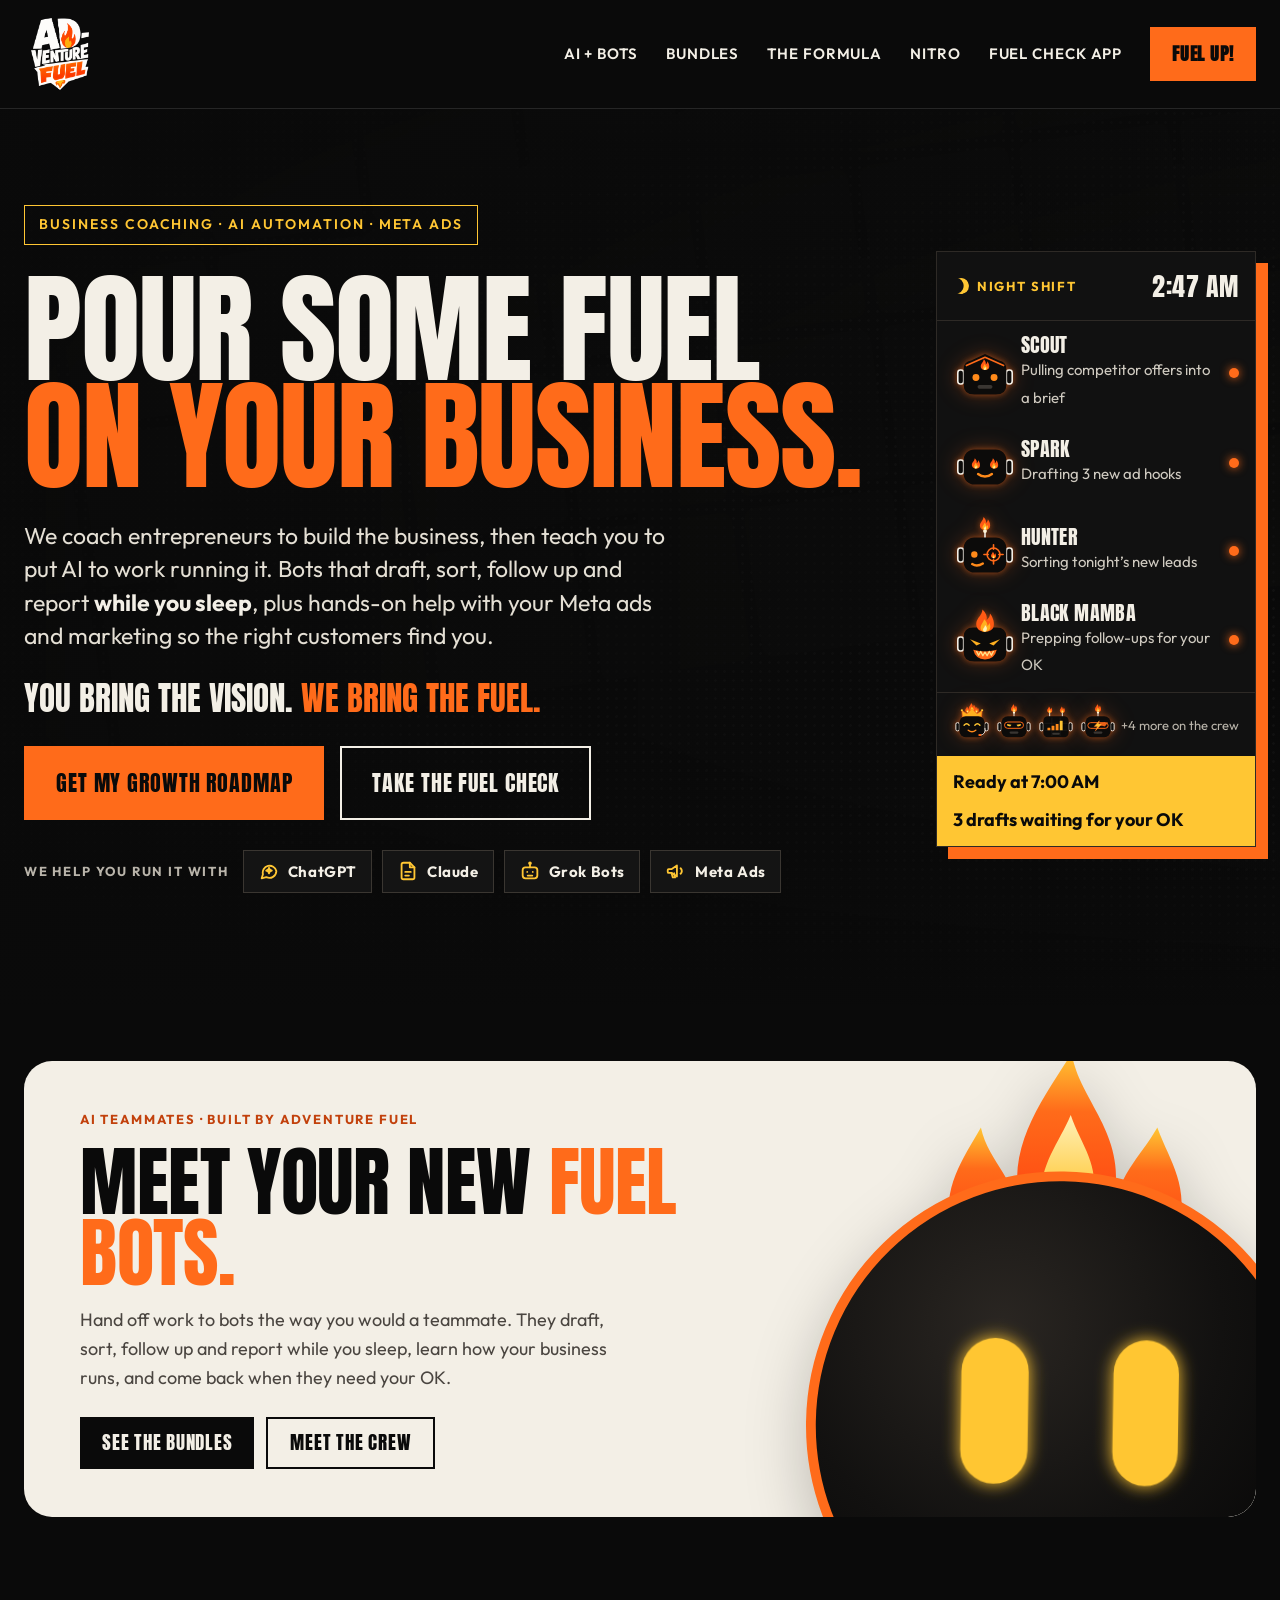
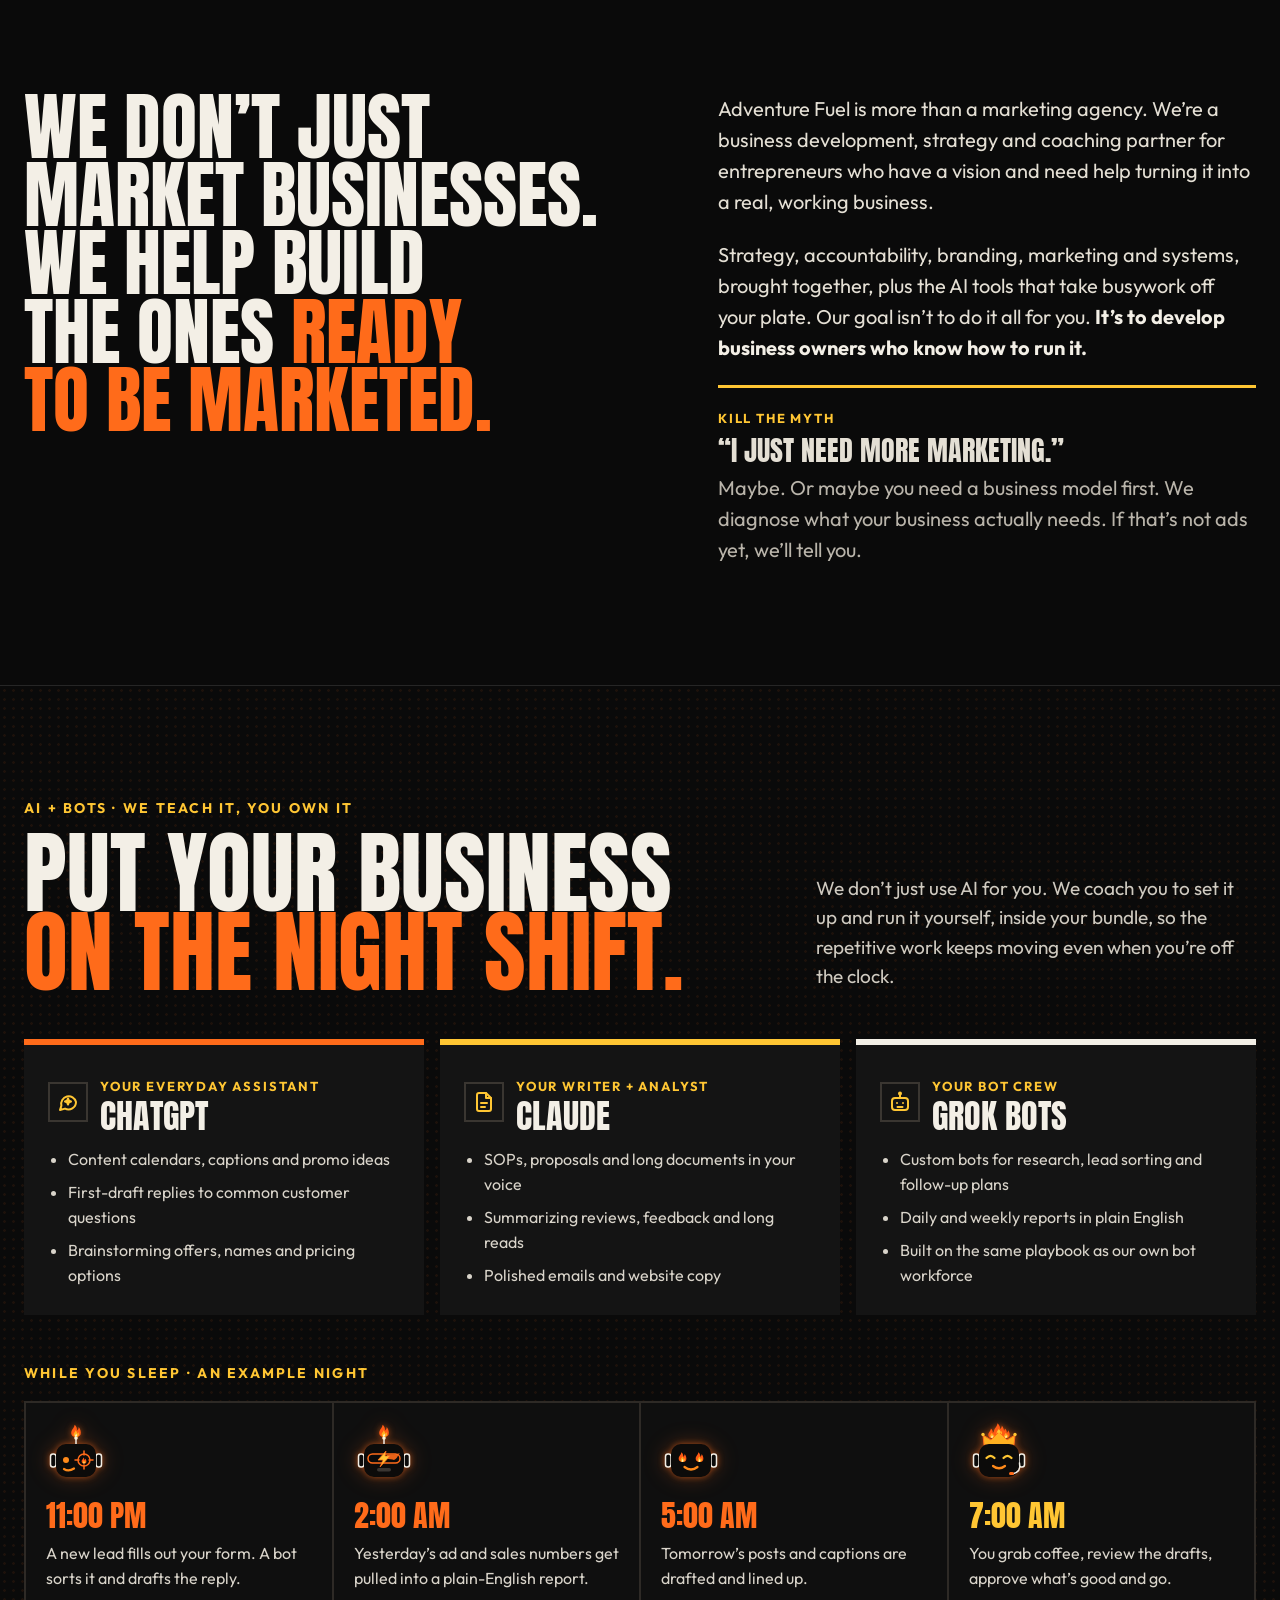
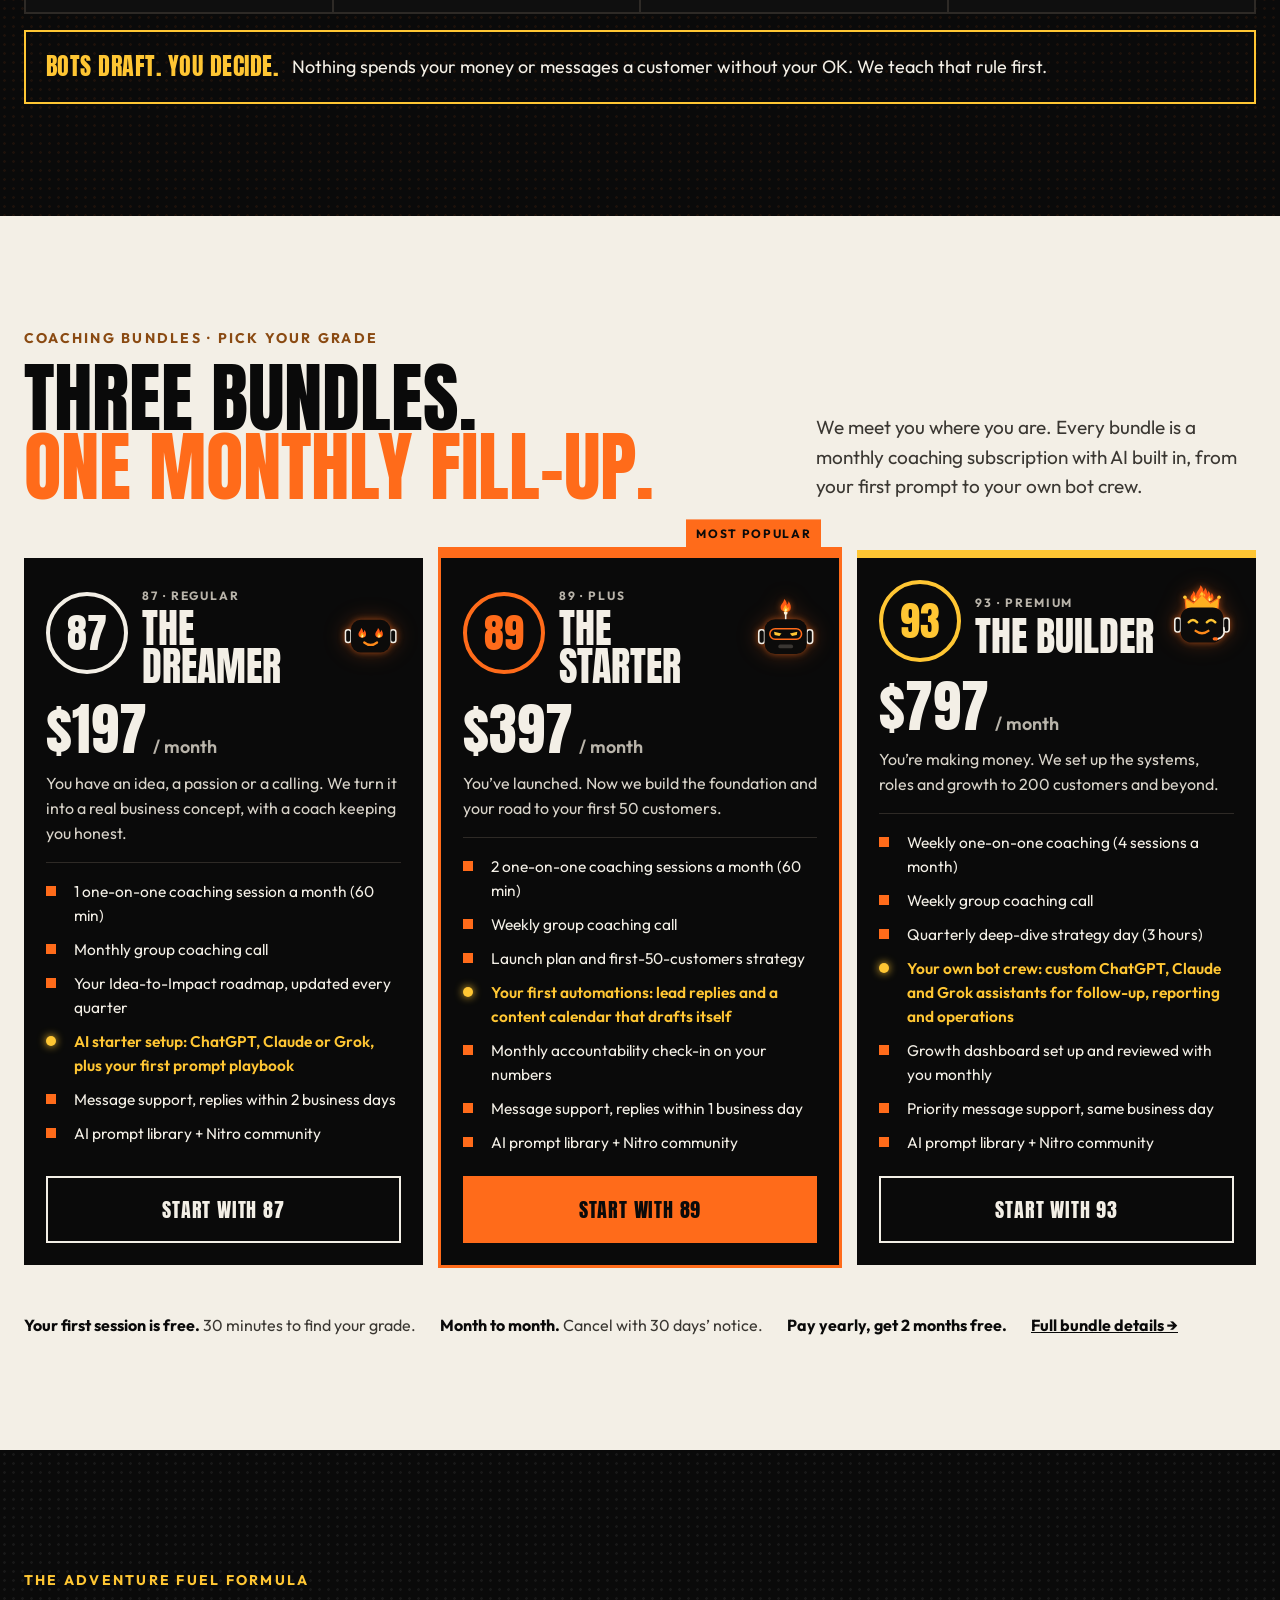
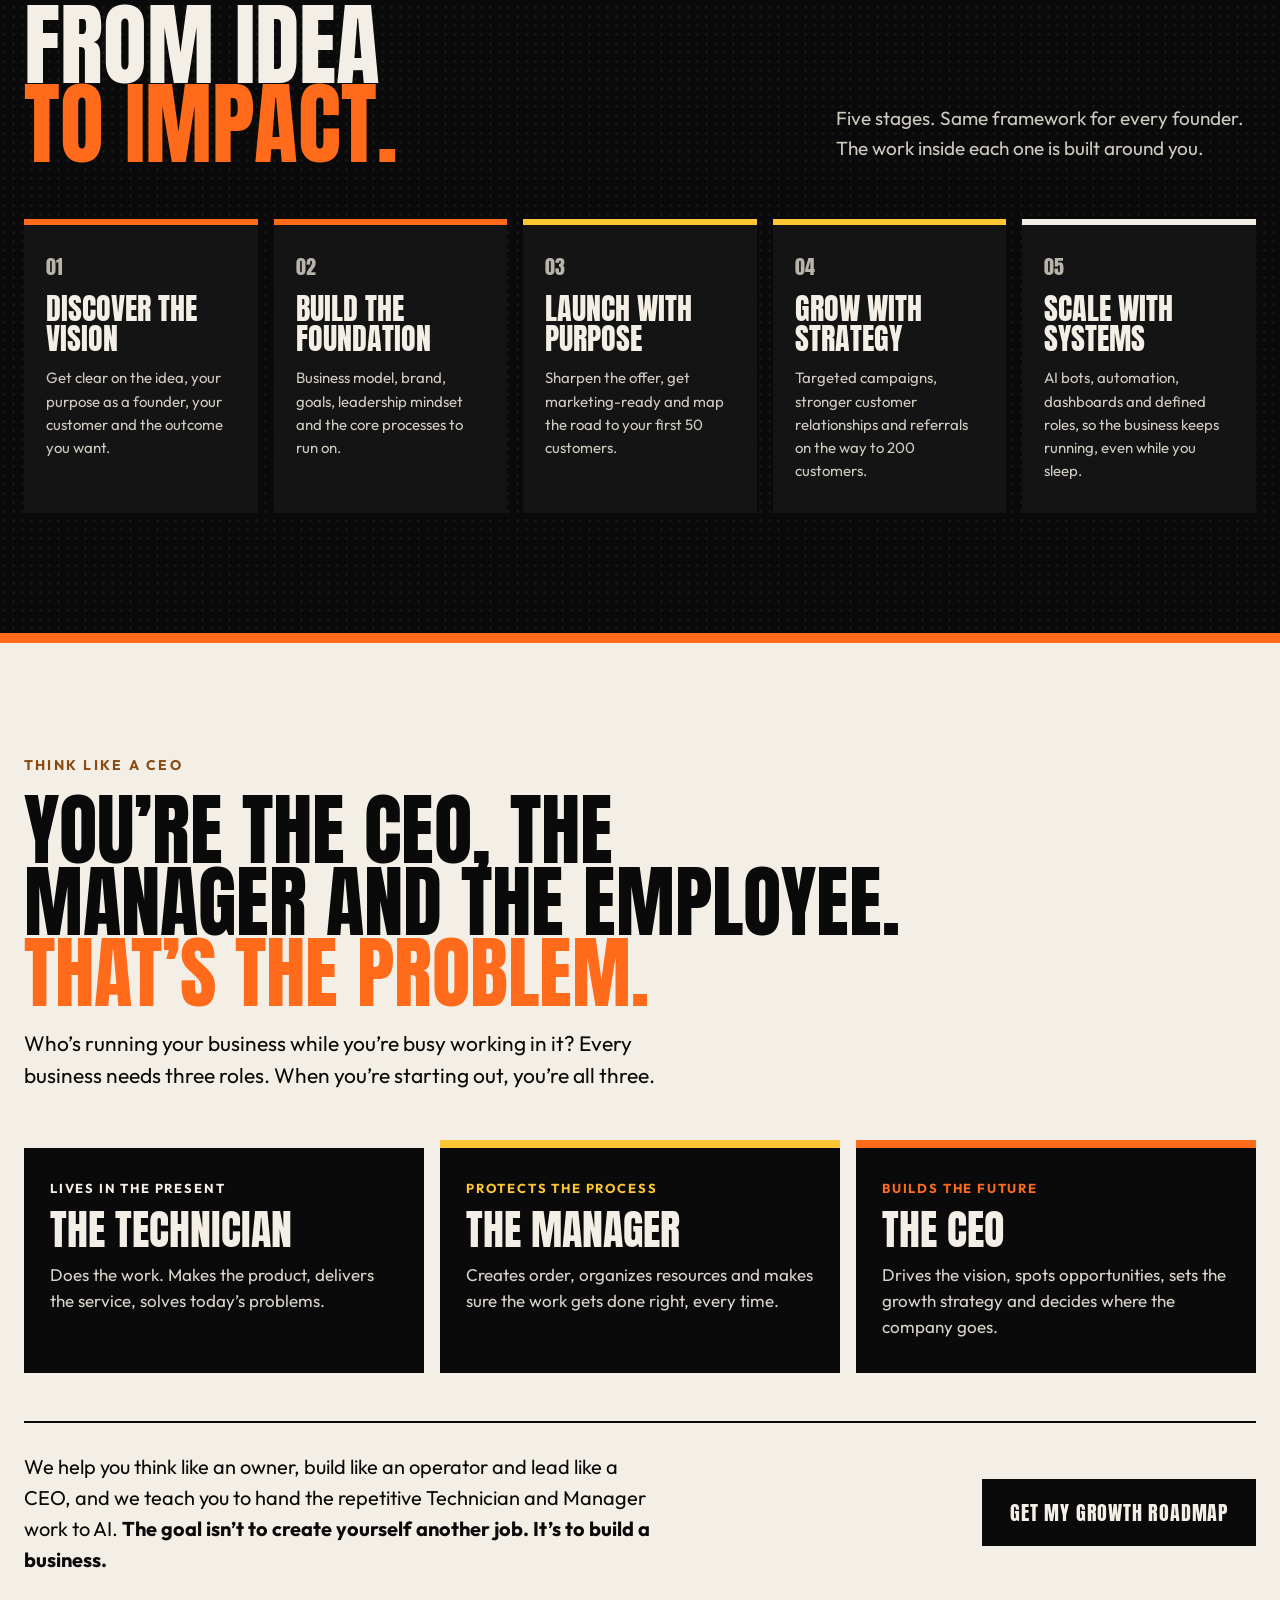
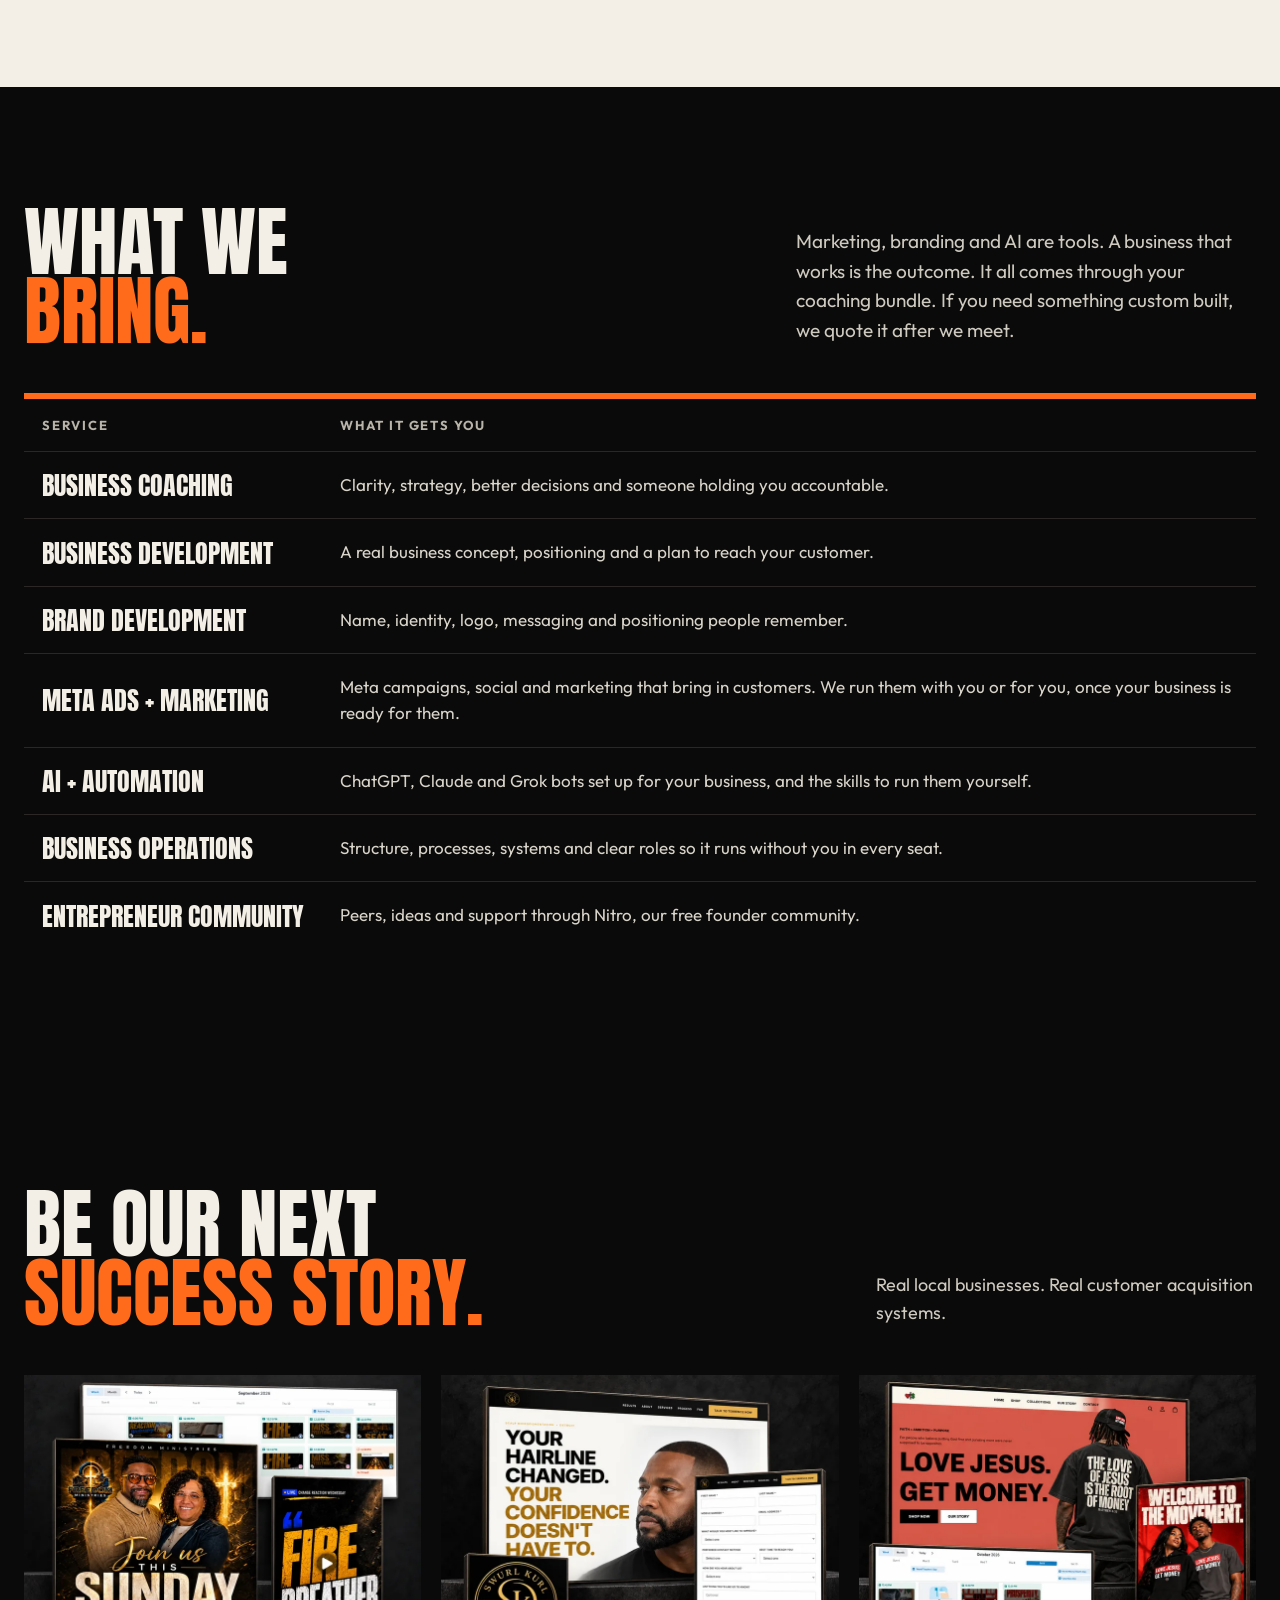
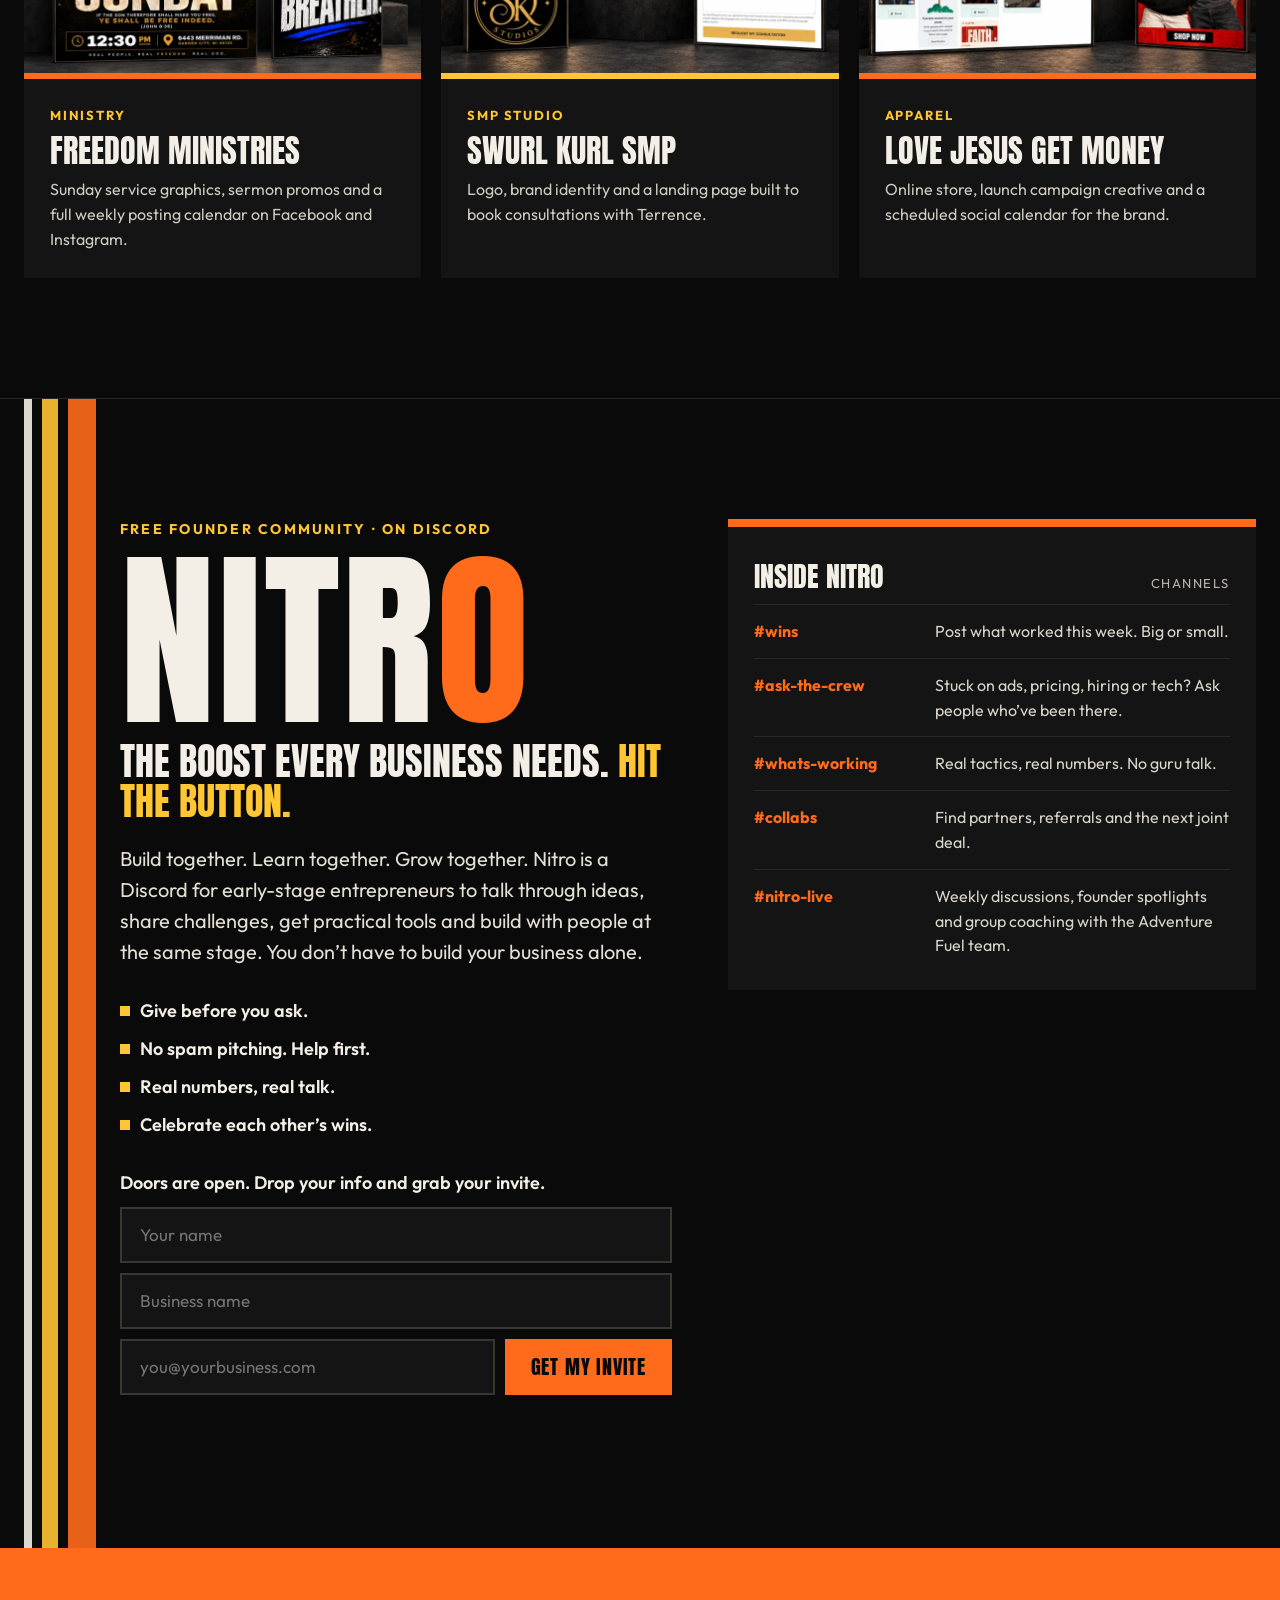
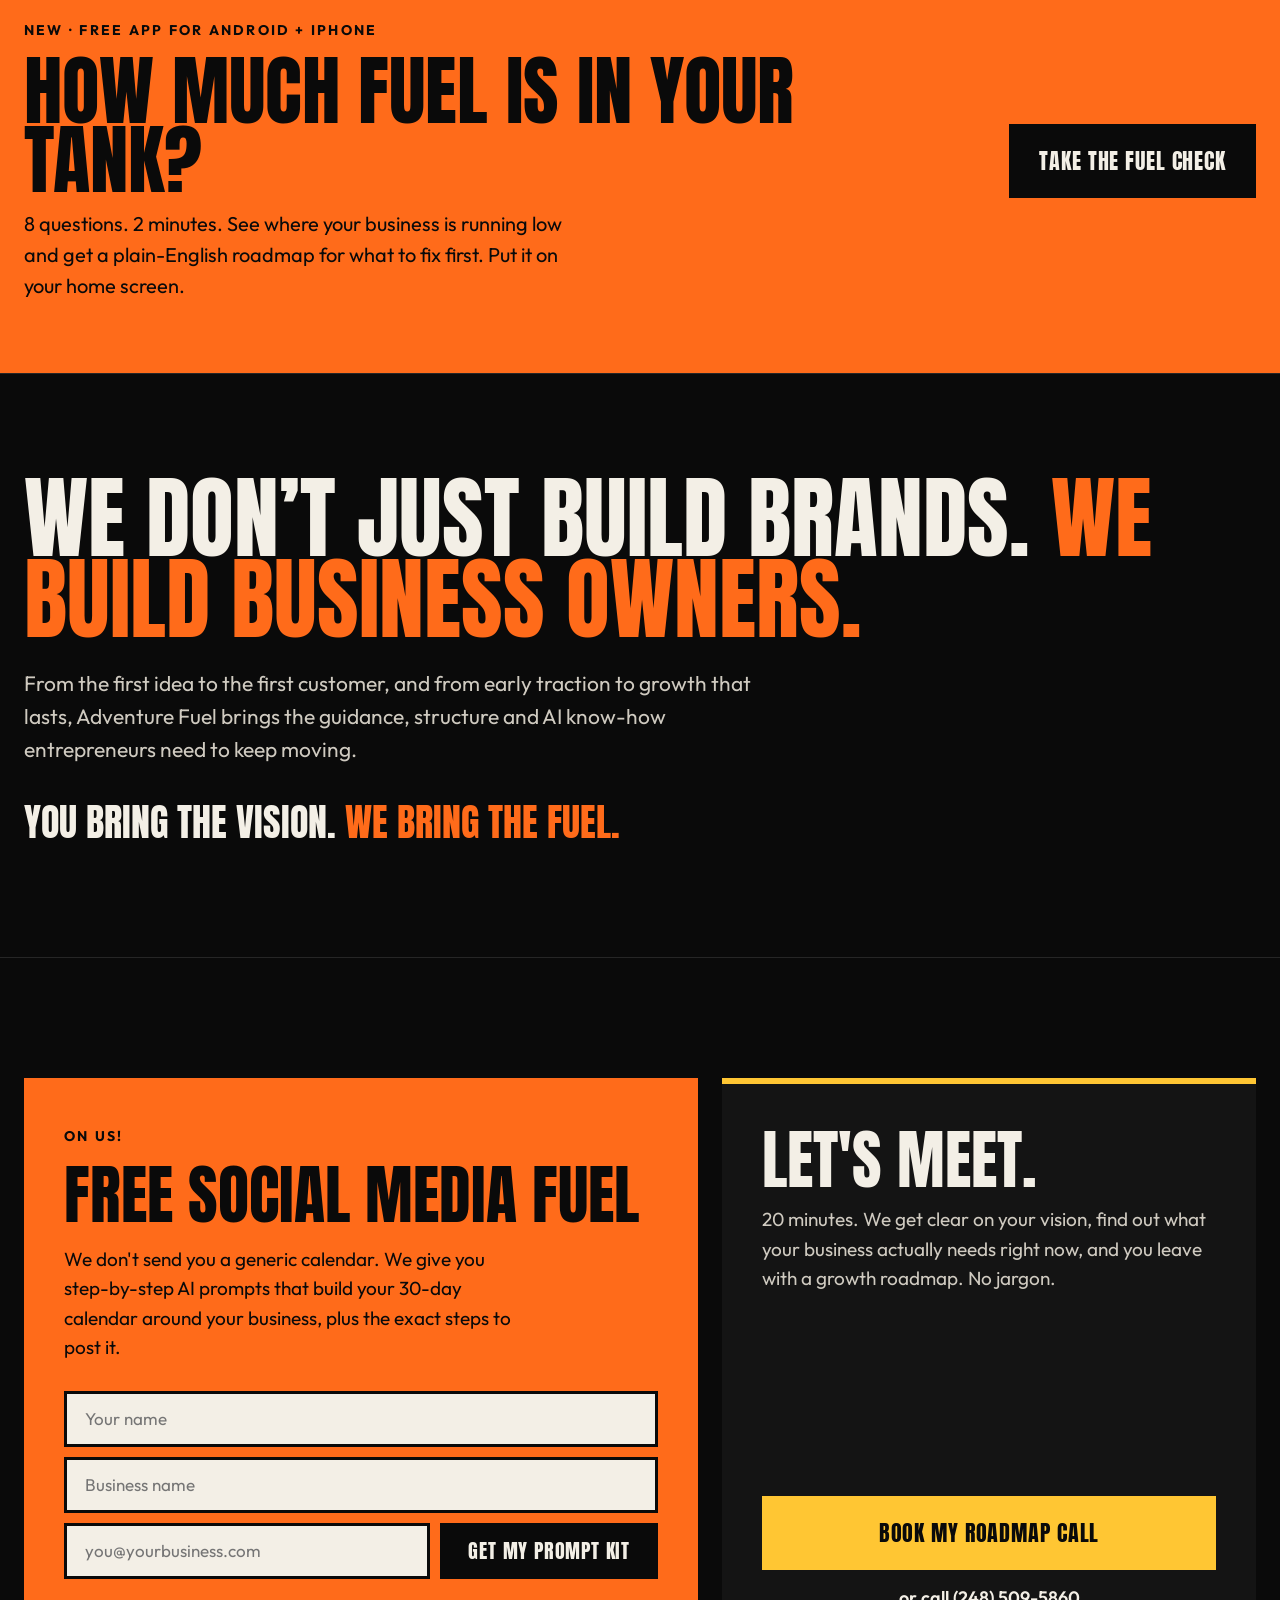
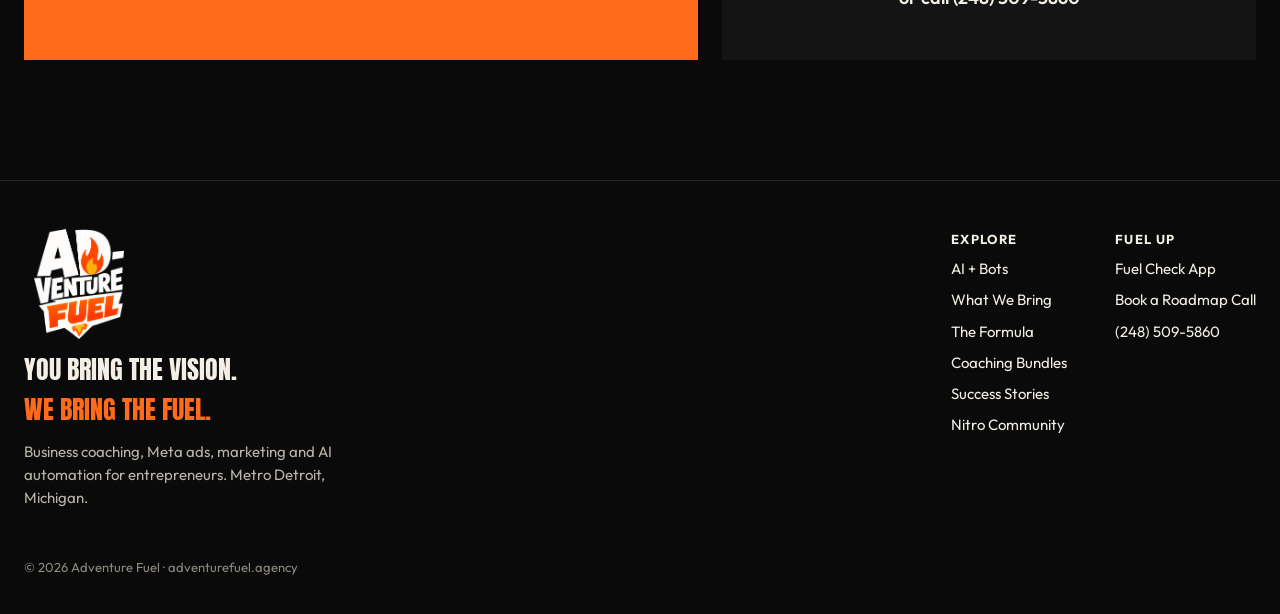
==== index.html @ df7798f8 "Add files via upload" ====
<!doctype html>
<html lang="en">
<head>
<meta charset="utf-8">
<meta name="viewport" content="width=device-width, initial-scale=1, viewport-fit=cover">
<title>Adventure Fuel | Pour Some Fuel on Your Business — Coaching, Meta Ads + AI</title>
<meta name="description" content="Pour some fuel on your business. Business coaching, Meta ads and marketing help, and AI automation for entrepreneurs: learn to run your business with ChatGPT, Claude and Grok bots, even while you sleep. Three monthly coaching bundles: 87 The Dreamer, 89 The Starter, 93 The Builder.">
<meta name="theme-color" content="#0A0A0A">
<link rel="icon" type="image/png" sizes="32x32" href="/assets/icons/favicon-32.png">
<link rel="apple-touch-icon" href="/assets/icons/apple-touch-icon.png">
<meta property="og:type" content="website">
<meta property="og:url" content="https://adventurefuel.agency/">
<meta property="og:title" content="Adventure Fuel | You Bring the Vision. We Bring the Fuel.">
<meta property="og:description" content="Big ideas need more than motivation. They need fuel. Business coaching, development and growth for entrepreneurs.">
<meta property="og:image" content="https://www.adventurefuel.agency/assets/img/og.jpg">
<link rel="canonical" href="https://www.adventurefuel.agency/">
<link rel="preconnect" href="https://fonts.googleapis.com">
<link rel="preconnect" href="https://fonts.gstatic.com" crossorigin>
<link href="https://fonts.googleapis.com/css2?family=Anton&family=Outfit:wght@400;500;600;700&display=swap" rel="stylesheet">
<script src="/assets/af.js" defer></script>
<style>
body{margin:0;background:#0A0A0A}
*{box-sizing:border-box}
a{color:#F3EFE6}a:hover{color:#FF6B1A}
:focus-visible{outline:3px solid #FFC633;outline-offset:3px}
.sr{position:absolute;left:-9999px}
[hidden]{display:none!important}
.crew-in{flex:1 1 220px;min-height:56px;padding:0 18px;border:2px solid #3A3631;background:#141414;font-family:'Outfit',sans-serif;font-size:17px;color:#F3EFE6;border-radius:0}
.crew-in:focus{border-color:#FF6B1A;outline:none}
.dl-in{flex:1 1 220px;min-height:56px;padding:0 18px;border:3px solid #0A0A0A;background:#F3EFE6;font-family:'Outfit',sans-serif;font-size:17px;color:#0A0A0A;border-radius:0}
html{scroll-behavior:smooth}
@media (prefers-reduced-motion:reduce){html{scroll-behavior:auto}}
.nitro-copy{padding-left:96px}
@media (max-width:1100px){.nitro-stripes{display:none!important}.nitro-copy{padding-left:0}}
@media (max-width:720px){.nl{display:none}}

:root{--display:'Anton',Impact,'Arial Narrow Bold',sans-serif;--ink:#0A0A0A;--cream:#F3EFE6;--orange:#FF6B1A;--gold:#FFC633;--panel:#141414;--line:#2E2A26}
/* bots */
.bot{overflow:visible;filter:drop-shadow(0 0 3px rgba(255,107,26,.55)) drop-shadow(0 0 10px rgba(255,107,26,.25))}
.bot .head{fill:#0C0B0A;stroke:url(#afbS);stroke-width:4.5}
.bot .ear{fill:#0C0B0A;stroke:#F3EFE6;stroke-width:3}
.bot .stalk{stroke:#F3EFE6;stroke-width:3;fill:none;stroke-linecap:round}
.bot .bulb{fill:#FFF4D6}
.bot .fo{fill:#FF5A14}.bot .fi{fill:#FFB020}.bot .fc{fill:#FFF1B8}
.bot .fl{transform-box:fill-box;transform-origin:50% 100%;animation:afFl 1s ease-in-out infinite alternate}
.bot .fl.d1{animation-duration:.8s;animation-delay:-.3s}.bot .fl.d2{animation-duration:1.15s;animation-delay:-.6s}
@keyframes afFl{0%{transform:scale(1,.9) skewX(-4deg)}50%{transform:scale(.95,1.08) skewX(3deg)}100%{transform:scale(1.04,.96) skewX(5deg)}}
.bot .eyes{fill:#FFC633;transform-box:fill-box;transform-origin:center;animation:afBlink 5s infinite}
@keyframes afBlink{0%,93%,100%{transform:scaleY(1)}95%{transform:scaleY(.1)}}
.bot .eyes.fe,.bot .eyes.scan{animation:none}
.bot .scan{animation:afScan 3.4s ease-in-out infinite!important;transform-box:view-box}
@keyframes afScan{0%,100%{transform:translateX(0)}30%{transform:translateX(-4px)}70%{transform:translateX(4px)}}
.bot .visor{fill:#0A0A0A;stroke:#FF6B1A;stroke-width:3}
.bot .mouth{fill:#3A3632}
.bot .smile,.bot .smirk,.bot .lid{fill:none;stroke:#FF8A1A;stroke-width:4.5;stroke-linecap:round}
.bot .lid{stroke:#FFC633}
.bot .crown{fill:#FFB020;stroke:#FF6B1A;stroke-width:2;stroke-linejoin:round}
.bot .cball{fill:#FFC633}
.bot .mic{fill:none;stroke:#F3EFE6;stroke-width:3;stroke-linecap:round}
.bot .micend{fill:#FF6B1A}
.bot .bar{fill:#FF8A1A;transform-box:fill-box;transform-origin:50% 100%;animation:afBar 2.2s ease-in-out infinite}
.bot .b2{animation-delay:-.4s}.bot .b3{animation-delay:-.8s}.bot .b4{fill:#FFC633;animation-delay:-1.2s}
@keyframes afBar{0%,100%{transform:scaleY(1)}50%{transform:scaleY(.55)}}
.bot .gridlines{stroke:#2A2622;stroke-width:1.5;fill:none}
.bot .bolt{fill:#FFC633;stroke:#FF6B1A;stroke-width:1.5;stroke-linejoin:round}
.bot .trail{fill:#FF6B1A;opacity:.9}
.bot .boltg{animation:afZap 2.6s infinite}
@keyframes afZap{0%,80%,100%{opacity:1}84%{opacity:.35}88%{opacity:1}92%{opacity:.5}}
.bot .hood{fill:none;stroke:#FF6B1A;stroke-width:3;stroke-linejoin:round}
.bot-scout .eyes{fill:#FF8A1A}
.bot .lens{fill:none;stroke:#FF6B1A;stroke-width:3}
.bot .xhair{stroke:#FF6B1A;stroke-width:3;fill:none;stroke-linecap:round}
.bot .xh{transform-box:fill-box;transform-origin:center;animation:afSpin 6s linear infinite}
@keyframes afSpin{to{transform:rotate(360deg)}}
.bot-hunter .eyes{fill:#FF8A1A}
.bot .mad{fill:#FFB020;animation:afMad 2.4s ease-in-out infinite}
@keyframes afMad{50%{fill:#FFF1B8}}
.bot .grin{fill:#FF6B1A}
.bot .fang{fill:none;stroke:#FFE08A;stroke-width:2.5;stroke-linejoin:round}
.bot-black_mamba .head{stroke-width:5}


.ti{width:22px;height:22px;flex:none}
.tool-chip{display:inline-flex;align-items:center;gap:8px;padding:9px 14px;border:1.5px solid #3A3631;background:#141414;font-weight:700;font-size:15px;letter-spacing:.04em;color:#F3EFE6}
.tool-chip .ti{color:#FFC633}
.tools-row{display:flex;flex-wrap:wrap;align-items:center;gap:10px}
.tools-row .lbl{font-size:13px;font-weight:700;letter-spacing:.14em;text-transform:uppercase;color:#B9B4AA;margin-right:4px}
/* night shift panel */
.shift{width:100%;max-width:480px;background:#111;border:1px solid #2E2A26;box-shadow:12px 12px 0 #FF6B1A;position:relative}
.shift-top{display:flex;align-items:center;justify-content:space-between;gap:10px;padding:14px 16px;border-bottom:1px solid #2E2A26;font-size:13px;font-weight:700;letter-spacing:.14em;text-transform:uppercase;color:#B9B4AA}
.shift-top b{font-family:'Anton',Impact,'Arial Narrow Bold',sans-serif;font-weight:400;font-size:26px;letter-spacing:.02em;color:#F3EFE6}
.moon{display:inline-flex;align-items:center;gap:8px;color:#FFC633}
.moon i{width:16px;height:16px;border-radius:50%;box-shadow:inset -5px -2px 0 0 #FFC633;transform:rotate(-20deg)}
.shift-list{list-style:none;margin:0;padding:6px 0}
.shift-list li{display:grid;grid-template-columns:56px minmax(0,1fr) auto;gap:12px;align-items:center;padding:8px 16px}
.shift-list .bot{width:64px;height:auto}
.shift-list b{display:block;font-family:'Anton',Impact,'Arial Narrow Bold',sans-serif;font-weight:400;font-size:20px;letter-spacing:.02em;text-transform:uppercase;line-height:1}
.shift-list span.t{font-size:15px;color:#CFCAC0;line-height:1.3}
.shift-list .lamp{width:10px;height:10px;border-radius:50%;background:#FF6B1A;box-shadow:0 0 10px #FF6B1A;animation:lampB 1.6s ease-in-out infinite}
.shift-list li:nth-child(2) .lamp{animation-delay:-.4s}.shift-list li:nth-child(3) .lamp{animation-delay:-.8s}.shift-list li:nth-child(4) .lamp{animation-delay:-1.2s}
@keyframes lampB{50%{opacity:.25}}
.shift-crew{display:flex;gap:4px;padding:10px 16px;border-top:1px solid #2E2A26;align-items:center}
.shift-crew .bot{width:38px;height:auto}
.shift-crew span{margin-left:auto;font-size:13px;color:#B9B4AA;text-align:right}
.shift-foot{background:#FFC633;color:#0A0A0A;padding:12px 16px;font-weight:700;display:flex;justify-content:space-between;gap:10px;flex-wrap:wrap}
.hb{display:inline-block;animation:bob 3.2s ease-in-out infinite}
@keyframes bob{50%{transform:translateY(-4px)}}
/* AI section */
.tools-grid{display:grid;grid-template-columns:repeat(auto-fit,minmax(270px,1fr));gap:16px}
.tool-card{background:#141414;border-top:6px solid #FF6B1A;padding:26px 24px 28px;display:flex;flex-direction:column;gap:14px}
.tool-card .th{display:flex;align-items:center;gap:12px}
.tool-card .th .ti{width:40px;height:40px;color:#FFC633;padding:6px;border:2px solid #3A3631}
.tool-card h3{margin:0;font-family:'Anton',Impact,'Arial Narrow Bold',sans-serif;font-weight:400;text-transform:uppercase;font-size:34px;line-height:1}
.tool-card .role{font-size:13px;font-weight:700;letter-spacing:.14em;text-transform:uppercase;color:#FFC633}
.tool-card ul{margin:0;padding-left:20px;display:grid;gap:8px;color:#D9D4CA;font-size:16px}
.night{display:grid;grid-template-columns:repeat(auto-fit,minmax(220px,1fr));gap:2px;background:#2E2A26;border:2px solid #2E2A26}
.night div{background:#0F0F0F;padding:20px 20px 22px;display:flex;flex-direction:column;gap:10px}
.night .bot{width:60px;height:auto}
.night time{font-family:'Anton',Impact,'Arial Narrow Bold',sans-serif;font-size:30px;line-height:1;color:#FF6B1A}
.night div:last-child time{color:#FFC633}
.night p{margin:0;font-size:16px;color:#D9D4CA}
.guard{display:flex;align-items:center;gap:14px;flex-wrap:wrap;border:2px solid #FFC633;padding:16px 20px;font-size:18px}
.guard b{font-family:'Anton',Impact,'Arial Narrow Bold',sans-serif;font-weight:400;text-transform:uppercase;font-size:24px;color:#FFC633;letter-spacing:.02em}
/* bundles */
.bundles{display:grid;grid-template-columns:repeat(auto-fit,minmax(280px,1fr));gap:18px;align-items:stretch}
.bundle{background:#0A0A0A;color:#F3EFE6;display:flex;flex-direction:column;position:relative;border-top:8px solid #F3EFE6}
.bundle.b89{border-top-color:#FF6B1A;box-shadow:0 0 0 3px #FF6B1A}
.bundle.b93{border-top-color:#FFC633}
.bundle .flag{position:absolute;top:-8px;right:18px;transform:translateY(-100%);background:#FF6B1A;color:#0A0A0A;font-weight:700;font-size:12px;letter-spacing:.14em;text-transform:uppercase;padding:6px 10px}
.bundle .pump{display:flex;align-items:center;gap:14px;padding:22px 22px 0}
.bundle .oct{width:82px;height:82px;flex:none;display:grid;place-items:center;border:4px solid currentColor;border-radius:50%;font-family:'Anton',Impact,'Arial Narrow Bold',sans-serif;font-size:40px;line-height:1}
.bundle.b87 .oct{color:#F3EFE6}.bundle.b89 .oct{color:#FF6B1A}.bundle.b93 .oct{color:#FFC633}
.bundle .grade{font-size:12px;font-weight:700;letter-spacing:.16em;text-transform:uppercase;color:#B9B4AA}
.bundle h3{margin:2px 0 0;font-family:'Anton',Impact,'Arial Narrow Bold',sans-serif;font-weight:400;text-transform:uppercase;font-size:40px;line-height:.95}
.bundle .bb{margin-left:auto;width:64px;height:auto}
.bundle .price{display:flex;align-items:baseline;gap:6px;padding:16px 22px 0}
.bundle .price b{font-family:'Anton',Impact,'Arial Narrow Bold',sans-serif;font-weight:400;font-size:56px;line-height:1}
.bundle .price span{color:#B9B4AA;font-weight:600}
.bundle .for{margin:10px 22px 0;color:#D9D4CA;font-size:16px}
.bundle ul{list-style:none;margin:16px 22px 0;padding:16px 0 0;border-top:1px solid #2E2A26;display:grid;gap:10px;font-size:15.5px}
.bundle li{display:grid;grid-template-columns:18px minmax(0,1fr);gap:10px;align-items:start}
.bundle li::before{content:"";width:10px;height:10px;margin-top:7px;background:#FF6B1A}
.bundle li.ai{color:#FFC633;font-weight:600}
.bundle li.ai::before{background:#FFC633;border-radius:50%;box-shadow:0 0 8px #FFC633}
.bundle .go{margin-top:auto;padding:22px}
.bundle .go a{display:flex;justify-content:center;text-decoration:none;font-family:'Anton',Impact,'Arial Narrow Bold',sans-serif;font-weight:400;text-transform:uppercase;font-size:20px;letter-spacing:.04em;padding:16px 20px;border:2px solid #F3EFE6;color:#F3EFE6}
.bundle.b89 .go a{background:#FF6B1A;border-color:#FF6B1A;color:#0A0A0A}
.bundle .go a:hover{background:#FFC633;border-color:#FFC633;color:#0A0A0A}
.bundle-note{display:flex;flex-wrap:wrap;gap:8px 24px;font-size:16px;color:#3A3732}
.bundle-note b{color:#0A0A0A}
@media (prefers-reduced-motion:reduce){.hb,.shift-list .lamp{animation:none}}
.crew-strip{display:none;gap:4px;margin:-8px 0 -6px}
.crew-strip .bot{width:36px;height:auto}
@media (max-width:860px){.crew-strip{display:flex;flex-wrap:wrap}}

/* mobile menu */
.mm-btn{display:none;width:48px;height:48px;padding:0;border:2px solid #F3EFE6;background:transparent;color:#F3EFE6;cursor:pointer;align-items:center;justify-content:center;border-radius:0;flex:none}
.mm-btn span,.mm-btn span::before,.mm-btn span::after{display:block;width:24px;height:3px;background:currentColor;position:relative}
.mm-btn span::before,.mm-btn span::after{content:"";position:absolute;left:0}
.mm-btn span::before{top:-8px}.mm-btn span::after{top:8px}
.mm{position:fixed;inset:0;z-index:1000;background:#0A0A0A;color:#F3EFE6;font-family:'Outfit',system-ui,sans-serif;display:flex;flex-direction:column;padding:max(16px,env(safe-area-inset-top)) 24px max(24px,env(safe-area-inset-bottom));overflow-y:auto;opacity:0;visibility:hidden;transform:translateY(-12px);transition:opacity .22s ease,transform .22s ease,visibility 0s linear .22s}
.mm.open{opacity:1;visibility:visible;transform:none;transition:opacity .22s ease,transform .22s ease}
.mm::before{content:"";position:absolute;left:0;top:0;bottom:0;width:8px;background:linear-gradient(#FF6B1A,#FFC633)}
.mm-top{display:flex;align-items:center;justify-content:space-between;gap:16px}
.mm-top img{width:64px;height:64px;object-fit:contain}
.mm-x{width:48px;height:48px;border:2px solid #FF6B1A;background:transparent;color:#FF6B1A;font-size:34px;line-height:1;cursor:pointer;border-radius:0;font-family:'Anton',Impact,'Arial Narrow Bold',sans-serif}
.mm-links{list-style:none;margin:28px 0 0;padding:0;display:flex;flex-direction:column}
.mm-links a{display:flex;align-items:baseline;gap:14px;padding:14px 0;border-bottom:1px solid #2E2A26;text-decoration:none;color:#F3EFE6;font-family:'Anton',Impact,'Arial Narrow Bold',sans-serif;font-weight:400;text-transform:uppercase;font-size:clamp(34px,9vw,52px);line-height:1}
.mm-links a small{font-family:'Outfit',sans-serif;font-size:13px;font-weight:700;letter-spacing:.12em;color:#FF6B1A;min-width:26px}
.mm-links a:hover,.mm-links a:focus-visible{color:#FFC633}
.mm-cta{margin-top:auto;padding-top:28px;display:grid;gap:12px}
.mm-cta a{display:flex;align-items:center;justify-content:center;min-height:58px;text-decoration:none;font-family:'Anton',Impact,'Arial Narrow Bold',sans-serif;text-transform:uppercase;font-size:22px;letter-spacing:.04em}
.mm-cta .a1{background:#FF6B1A;color:#0A0A0A}.mm-cta .a2{border:2px solid #F3EFE6;color:#F3EFE6}
.mm-tag{margin:14px 0 0;font-size:14px;color:#A8A29A;text-align:center}
body.mm-lock{overflow:hidden}
@media (max-width:860px){.nl{display:none!important}.mm-btn{display:inline-flex}}
@media (min-width:861px){.mm{display:none}}
@media (prefers-reduced-motion:reduce){.mm,.mm.open{transition:none;transform:none}}


/* fuel bot statement */
.fb-sec{padding:56px 24px;background:#0A0A0A}
.fb-card{position:relative;max-width:1232px;margin:0 auto;background:#F3EFE6;color:#0A0A0A;border-radius:28px;min-height:380px;overflow:hidden;isolation:isolate}
.fb-copy{position:relative;z-index:2;display:flex;flex-direction:column;justify-content:center;gap:18px;padding:48px 48px 48px 56px;min-height:380px;max-width:58%}
.fb-eye{font-family:'Outfit',sans-serif;font-weight:700;font-size:13px;letter-spacing:.14em;text-transform:uppercase;color:#C2410C}
.fb-copy h2{margin:0;font-family:'Anton',Impact,'Arial Narrow Bold',sans-serif;font-weight:400;text-transform:uppercase;font-size:clamp(44px,6vw,84px);line-height:.92;letter-spacing:-.005em}
.fb-copy h2 span{color:#FF6B1A}
.fb-copy p{margin:0;max-width:30em;font-family:'Outfit',sans-serif;font-size:18px;line-height:1.6;color:#4A4540}
.fb-cta{display:flex;flex-wrap:wrap;gap:12px;margin-top:6px}
.fb-cta a{display:inline-flex;align-items:center;justify-content:center;min-height:52px;padding:0 22px;text-decoration:none;font-family:'Anton',Impact,'Arial Narrow Bold',sans-serif;text-transform:uppercase;font-size:19px;letter-spacing:.04em}
.fb-cta .c1{background:#0A0A0A;color:#F3EFE6}.fb-cta .c2{border:2px solid #0A0A0A;color:#0A0A0A}
.fb-cta a:hover{background:#FF6B1A;color:#0A0A0A;border-color:#FF6B1A}
.fb-pop{position:absolute;inset:0;pointer-events:none;overflow:hidden;border-radius:inherit}
.fb-head{position:absolute;right:0;bottom:0;width:min(560px,52vw);aspect-ratio:1;translate:14% 30%;filter:drop-shadow(0 18px 30px rgba(0,0,0,.22));transform-origin:50% 100%;transition:translate .9s cubic-bezier(.2,1.4,.4,1)}
.fb-card:not(.in) .fb-head{translate:30% 85%}
.fb-head svg{width:100%;height:100%;display:block;overflow:visible}
.fb-fl{transform-origin:50% 100%;transform-box:fill-box;animation:fbFlick 1.1s ease-in-out infinite alternate}
.fb-fl.f2{animation-duration:.8s;animation-direction:alternate-reverse}
.fb-fl.f3{animation-duration:1.4s}
@keyframes fbFlick{0%{transform:scale(1,.92) skewX(-3deg)}50%{transform:scale(.97,1.06) skewX(2deg)}100%{transform:scale(1.02,.97) skewX(4deg)}}
.fb-hop{animation:fbHop .55s cubic-bezier(.3,1.6,.5,1)}
@keyframes fbHop{0%{transform:scale(1,1)}30%{transform:scale(1.06,.9)}60%{transform:scale(.96,1.06)}100%{transform:scale(1,1)}}
@media (max-width:860px){.fb-sec{padding:40px 16px}.fb-copy{max-width:none;padding:36px 26px 270px;min-height:0}.fb-head{width:340px;translate:16% 24%}.fb-card:not(.in) .fb-head{translate:30% 90%}}
@media (prefers-reduced-motion:reduce){.fb-fl{animation:none}.fb-head{transition:none}.fb-card:not(.in) .fb-head{translate:14% 30%}}

/* instagram wall behind hero */
.igw{position:absolute;inset:0;overflow:hidden;pointer-events:none;z-index:0;--t:150px}
.igw-tilt{position:absolute;left:50%;top:50%;width:170%;transform:translate(-50%,-50%) rotate(-8deg);display:flex;flex-direction:column;gap:12px}
.igw-par{transition:transform .9s cubic-bezier(.2,.8,.2,1);will-change:transform}
.igw-row{display:flex;gap:12px;width:max-content;animation:igwL var(--d,80s) linear infinite;will-change:transform}
.igw-row.r{animation-name:igwR}
.igw-row i{flex:none;width:var(--t);height:var(--t);border-radius:10px;background-image:url("/assets/ig-wall.webp");background-size:calc(var(--t)*12) calc(var(--t)*6);background-color:#161412;filter:grayscale(.15) contrast(1.05)}
@keyframes igwL{from{transform:translateX(0)}to{transform:translateX(-50%)}}
@keyframes igwR{from{transform:translateX(-50%)}to{transform:translateX(0)}}
.igw::before{content:"";position:absolute;inset:0;z-index:1;background:linear-gradient(90deg,rgba(10,10,10,.94) 0%,rgba(10,10,10,.82) 45%,rgba(10,10,10,.62) 100%),linear-gradient(180deg,rgba(10,10,10,.55),rgba(10,10,10,0) 30%,rgba(10,10,10,0) 70%,rgba(10,10,10,.95))}
.igw-tilt{opacity:.55}
@media (max-width:860px){.igw{--t:96px}.igw-tilt{gap:8px}.igw-row{gap:8px}.igw::before{background:linear-gradient(180deg,rgba(10,10,10,.7),rgba(10,10,10,.86) 40%,rgba(10,10,10,.92))}}
@media (prefers-reduced-motion:reduce){.igw-row{animation:none}.igw-par{transition:none}}
</style>
</head>
<body>
<div style="background: #0A0A0A; color: #F3EFE6; font-family: 'Outfit', system-ui, sans-serif; font-size: 18px; line-height: 1.55; overflow: hidden">

<!-- NAV -->
<header style="border-bottom: 1px solid #262626">
<nav style="max-width: 1280px; margin: 0 auto; padding: 18px 24px; display: flex; flex-wrap: wrap; align-items: center; justify-content: space-between; gap: 16px">
<a href="/" aria-label="Adventure Fuel home" style="display: block; line-height: 0"><img src="/assets/af-logo.png" alt="Adventure Fuel" style="height: 72px; width: 72px; object-fit: contain"></a>
<div style="display: flex; flex-wrap: wrap; align-items: center; gap: 28px; font-weight: 600; font-size: 15px; letter-spacing: 0.06em; text-transform: uppercase">
<a class="nl" href="#ai" style="text-decoration: none">AI + Bots</a>
<a class="nl" href="#bundles" style="text-decoration: none">Bundles</a>
<a class="nl" href="#formula" style="text-decoration: none">The Formula</a>
<a class="nl" href="#nitro" style="text-decoration: none">Nitro</a>
<a class="nl" href="/fuel-check/" style="text-decoration: none">Fuel Check App</a>
<a href="/fuel-check/#meet" data-track="cta_click" data-label="nav_fuel_up" style="text-decoration: none; background: #FF6B1A; color: #0A0A0A; padding: 13px 22px; font-family: 'Anton', Impact, 'Arial Narrow Bold', sans-serif; font-size: 18px; letter-spacing: 0.04em">Fuel Up!</a>
<button class="mm-btn" type="button" id="mmBtn" aria-label="Open menu" aria-controls="mm" aria-expanded="false"><span></span></button>
</div>
</nav>
</header>

<!-- HERO -->
<section style="position: relative; background-image: radial-gradient(rgba(255,255,255,0.07) 1px, transparent 1.6px); background-size: 9px 9px">
<div class="igw" id="igw" aria-hidden="true"><div class="igw-par" id="igwPar"><div class="igw-tilt" id="igwTilt"></div></div></div>
<div style="position: relative; max-width: 1280px; margin: 0 auto; padding: 96px 24px 112px; display: flex; flex-wrap: wrap; align-items: center; gap: 48px">
<div style="flex: 999 1 640px; min-width: 0; display: flex; flex-direction: column; gap: 30px">
<div style="display: inline-flex; align-self: flex-start; border: 1px solid #FFC633; color: #FFC633; padding: 8px 14px; font-weight: 600; font-size: 14px; letter-spacing: 0.14em; text-transform: uppercase">Business coaching · AI automation · Meta ads</div>
<div class="crew-strip" aria-hidden="true"><span class="hb" style="animation-delay:-0.0s"><svg class="bot bot-lucille" viewBox="0 0 120 120" aria-hidden="true"><defs><linearGradient id="afbS" x1="0" y1="0" x2="0" y2="1"><stop offset="0" stop-color="#FFF4D6"/><stop offset=".45" stop-color="#FFC633"/><stop offset="1" stop-color="#FF6B1A"/></linearGradient></defs><g class="crownfl"><g transform="translate(46 30) scale(0.7)"><g class="fl d1"><path class="fo" d="M0 0C-9 0-12-7-10-13C-8-18-4-20-3-27C1-23 3-19 2-14C4-16 6-18 6-22C10-17 12-10 10-5C8-1 4 0 0 0Z"/><path class="fi" d="M0 0C-5 0-6-4-5-7C-4-10-2-11-1-15C2-12 3-9 3-7C4-8 5-9 5-11C7-8 7-4 5-2C4-.5 2 0 0 0Z"/><path class="fc" d="M0 0C-2 0-3-2-2-4C-1-5 0-6 0-8C2-6 3-4 2-2C2-1 1 0 0 0Z"/></g></g><g transform="translate(60 26) scale(0.95)"><g class="fl"><path class="fo" d="M0 0C-9 0-12-7-10-13C-8-18-4-20-3-27C1-23 3-19 2-14C4-16 6-18 6-22C10-17 12-10 10-5C8-1 4 0 0 0Z"/><path class="fi" d="M0 0C-5 0-6-4-5-7C-4-10-2-11-1-15C2-12 3-9 3-7C4-8 5-9 5-11C7-8 7-4 5-2C4-.5 2 0 0 0Z"/><path class="fc" d="M0 0C-2 0-3-2-2-4C-1-5 0-6 0-8C2-6 3-4 2-2C2-1 1 0 0 0Z"/></g></g><g transform="translate(74 30) scale(0.7)"><g class="fl d2"><path class="fo" d="M0 0C-9 0-12-7-10-13C-8-18-4-20-3-27C1-23 3-19 2-14C4-16 6-18 6-22C10-17 12-10 10-5C8-1 4 0 0 0Z"/><path class="fi" d="M0 0C-5 0-6-4-5-7C-4-10-2-11-1-15C2-12 3-9 3-7C4-8 5-9 5-11C7-8 7-4 5-2C4-.5 2 0 0 0Z"/><path class="fc" d="M0 0C-2 0-3-2-2-4C-1-5 0-6 0-8C2-6 3-4 2-2C2-1 1 0 0 0Z"/></g></g></g><path class="crown" d="M30 44 L28 24 L44 34 L60 18 L76 34 L92 24 L90 44 Z"/><circle class="cball" cx="28" cy="23" r="3.4"/><circle class="cball" cx="92" cy="23" r="3.4"/><circle class="cball" cx="60" cy="17" r="3"/><rect class="ear" x="9" y="62" width="11" height="26" rx="5"/><rect class="ear" x="100" y="62" width="11" height="26" rx="5"/><rect class="head" x="20" y="42" width="80" height="66" rx="20"/><g class="eyes"><path class="lid" d="M35 70q8-9 16 0"/><path class="lid" d="M69 70q8-9 16 0"/></g><path class="smile" d="M48 86q12 9 24 0"/><path class="mic" d="M101 80q4 18-14 22"/><rect class="micend" x="80" y="98" width="10" height="6" rx="3"/></svg></span><span class="hb" style="animation-delay:-0.4s"><svg class="bot bot-fuel" viewBox="0 0 120 120" aria-hidden="true"><defs><linearGradient id="afbS" x1="0" y1="0" x2="0" y2="1"><stop offset="0" stop-color="#FFF4D6"/><stop offset=".45" stop-color="#FFC633"/><stop offset="1" stop-color="#FF6B1A"/></linearGradient></defs><line class="stalk" x1="60" y1="42" x2="60" y2="32"/><circle class="bulb" cx="60" cy="30" r="3.6"/><g transform="translate(60 28) scale(0.9)"><g class="fl"><path class="fo" d="M0 0C-9 0-12-7-10-13C-8-18-4-20-3-27C1-23 3-19 2-14C4-16 6-18 6-22C10-17 12-10 10-5C8-1 4 0 0 0Z"/><path class="fi" d="M0 0C-5 0-6-4-5-7C-4-10-2-11-1-15C2-12 3-9 3-7C4-8 5-9 5-11C7-8 7-4 5-2C4-.5 2 0 0 0Z"/><path class="fc" d="M0 0C-2 0-3-2-2-4C-1-5 0-6 0-8C2-6 3-4 2-2C2-1 1 0 0 0Z"/></g></g><rect class="ear" x="9" y="62" width="11" height="26" rx="5"/><rect class="ear" x="100" y="62" width="11" height="26" rx="5"/><rect class="head" x="20" y="42" width="80" height="66" rx="20"/><rect class="visor" x="30" y="60" width="60" height="20" rx="10"/><g class="eyes scan"><path d="M38 66 L52 69 L48 74 L39 72Z"/><path d="M82 66 L68 69 L72 74 L81 72Z"/></g><rect class="mouth" x="46" y="90" width="28" height="7" rx="3.5"/></svg></span><span class="hb" style="animation-delay:-0.8s"><svg class="bot bot-spark" viewBox="0 0 120 120" aria-hidden="true"><defs><linearGradient id="afbS" x1="0" y1="0" x2="0" y2="1"><stop offset="0" stop-color="#FFF4D6"/><stop offset=".45" stop-color="#FFC633"/><stop offset="1" stop-color="#FF6B1A"/></linearGradient></defs><rect class="ear" x="9" y="62" width="11" height="26" rx="5"/><rect class="ear" x="100" y="62" width="11" height="26" rx="5"/><rect class="head" x="20" y="42" width="80" height="66" rx="20"/><g class="eyes fe"><g transform="translate(43 78) scale(0.72)"><g class="fl d1"><path class="fo" d="M0 0C-9 0-12-7-10-13C-8-18-4-20-3-27C1-23 3-19 2-14C4-16 6-18 6-22C10-17 12-10 10-5C8-1 4 0 0 0Z"/><path class="fi" d="M0 0C-5 0-6-4-5-7C-4-10-2-11-1-15C2-12 3-9 3-7C4-8 5-9 5-11C7-8 7-4 5-2C4-.5 2 0 0 0Z"/><path class="fc" d="M0 0C-2 0-3-2-2-4C-1-5 0-6 0-8C2-6 3-4 2-2C2-1 1 0 0 0Z"/></g></g><g transform="translate(77 78) scale(0.72)"><g class="fl d2"><path class="fo" d="M0 0C-9 0-12-7-10-13C-8-18-4-20-3-27C1-23 3-19 2-14C4-16 6-18 6-22C10-17 12-10 10-5C8-1 4 0 0 0Z"/><path class="fi" d="M0 0C-5 0-6-4-5-7C-4-10-2-11-1-15C2-12 3-9 3-7C4-8 5-9 5-11C7-8 7-4 5-2C4-.5 2 0 0 0Z"/><path class="fc" d="M0 0C-2 0-3-2-2-4C-1-5 0-6 0-8C2-6 3-4 2-2C2-1 1 0 0 0Z"/></g></g></g><path class="smile" d="M47 88q13 10 26 0"/></svg></span><span class="hb" style="animation-delay:-1.2000000000000002s"><svg class="bot bot-grid" viewBox="0 0 120 120" aria-hidden="true"><defs><linearGradient id="afbS" x1="0" y1="0" x2="0" y2="1"><stop offset="0" stop-color="#FFF4D6"/><stop offset=".45" stop-color="#FFC633"/><stop offset="1" stop-color="#FF6B1A"/></linearGradient></defs><line class="stalk" x1="40" y1="42" x2="40" y2="32"/><line class="stalk" x1="80" y1="42" x2="80" y2="32"/><g transform="translate(40 31) scale(0.75)"><g class="fl d1"><path class="fo" d="M0 0C-9 0-12-7-10-13C-8-18-4-20-3-27C1-23 3-19 2-14C4-16 6-18 6-22C10-17 12-10 10-5C8-1 4 0 0 0Z"/><path class="fi" d="M0 0C-5 0-6-4-5-7C-4-10-2-11-1-15C2-12 3-9 3-7C4-8 5-9 5-11C7-8 7-4 5-2C4-.5 2 0 0 0Z"/><path class="fc" d="M0 0C-2 0-3-2-2-4C-1-5 0-6 0-8C2-6 3-4 2-2C2-1 1 0 0 0Z"/></g></g><g transform="translate(80 31) scale(0.75)"><g class="fl d2"><path class="fo" d="M0 0C-9 0-12-7-10-13C-8-18-4-20-3-27C1-23 3-19 2-14C4-16 6-18 6-22C10-17 12-10 10-5C8-1 4 0 0 0Z"/><path class="fi" d="M0 0C-5 0-6-4-5-7C-4-10-2-11-1-15C2-12 3-9 3-7C4-8 5-9 5-11C7-8 7-4 5-2C4-.5 2 0 0 0Z"/><path class="fc" d="M0 0C-2 0-3-2-2-4C-1-5 0-6 0-8C2-6 3-4 2-2C2-1 1 0 0 0Z"/></g></g><rect class="ear" x="9" y="62" width="11" height="26" rx="5"/><rect class="ear" x="100" y="62" width="11" height="26" rx="5"/><rect class="head" x="20" y="42" width="80" height="66" rx="14"/><path class="gridlines" d="M24 64H96M24 86H96M47 46V104M73 46V104"/><g class="bars"><rect class="bar b1" x="33" y="78" width="9" height="8" rx="1"/><rect class="bar b2" x="46" y="72" width="9" height="14" rx="1"/><rect class="bar b3" x="59" y="66" width="9" height="20" rx="1"/><rect class="bar b4" x="72" y="56" width="9" height="30" rx="1"/></g><rect class="mouth" x="48" y="94" width="24" height="6" rx="3"/></svg></span><span class="hb" style="animation-delay:-1.6s"><svg class="bot bot-pulse" viewBox="0 0 120 120" aria-hidden="true"><defs><linearGradient id="afbS" x1="0" y1="0" x2="0" y2="1"><stop offset="0" stop-color="#FFF4D6"/><stop offset=".45" stop-color="#FFC633"/><stop offset="1" stop-color="#FF6B1A"/></linearGradient></defs><line class="stalk" x1="60" y1="42" x2="60" y2="32"/><circle class="bulb" cx="60" cy="30" r="3.6"/><g transform="translate(60 28) scale(0.9)"><g class="fl"><path class="fo" d="M0 0C-9 0-12-7-10-13C-8-18-4-20-3-27C1-23 3-19 2-14C4-16 6-18 6-22C10-17 12-10 10-5C8-1 4 0 0 0Z"/><path class="fi" d="M0 0C-5 0-6-4-5-7C-4-10-2-11-1-15C2-12 3-9 3-7C4-8 5-9 5-11C7-8 7-4 5-2C4-.5 2 0 0 0Z"/><path class="fc" d="M0 0C-2 0-3-2-2-4C-1-5 0-6 0-8C2-6 3-4 2-2C2-1 1 0 0 0Z"/></g></g><rect class="ear" x="9" y="62" width="11" height="26" rx="5"/><rect class="ear" x="100" y="62" width="11" height="26" rx="5"/><rect class="head" x="20" y="42" width="80" height="66" rx="20"/><rect class="visor" x="28" y="62" width="64" height="18" rx="9"/><g class="boltg"><path class="trail" d="M66 64 C76 62 84 64 92 60 C86 66 88 70 80 74 C76 72 70 72 64 72Z"/><path class="bolt" d="M64 56 L48 74 H58 L52 88 L72 66 H62 Z"/></g><rect class="mouth" x="46" y="90" width="28" height="7" rx="3.5"/></svg></span><span class="hb" style="animation-delay:-2.0s"><svg class="bot bot-scout" viewBox="0 0 120 120" aria-hidden="true"><defs><linearGradient id="afbS" x1="0" y1="0" x2="0" y2="1"><stop offset="0" stop-color="#FFF4D6"/><stop offset=".45" stop-color="#FFC633"/><stop offset="1" stop-color="#FF6B1A"/></linearGradient></defs><rect class="ear" x="9" y="62" width="11" height="26" rx="5"/><rect class="ear" x="100" y="62" width="11" height="26" rx="5"/><path class="head" d="M20 60 Q20 46 34 44 L60 32 L86 44 Q100 46 100 60 V90 Q100 108 80 108 H40 Q20 108 20 90 Z"/><path class="hood" d="M24 54 L60 38 L96 54"/><g class="eyes"><circle cx="43" cy="76" r="6.5"/><circle cx="77" cy="76" r="6.5"/></g><rect class="mouth" x="46" y="90" width="28" height="7" rx="3.5"/><g transform="translate(60 62) scale(0.75)"><g class="fl"><path class="fo" d="M0 0C-9 0-12-7-10-13C-8-18-4-20-3-27C1-23 3-19 2-14C4-16 6-18 6-22C10-17 12-10 10-5C8-1 4 0 0 0Z"/><path class="fi" d="M0 0C-5 0-6-4-5-7C-4-10-2-11-1-15C2-12 3-9 3-7C4-8 5-9 5-11C7-8 7-4 5-2C4-.5 2 0 0 0Z"/><path class="fc" d="M0 0C-2 0-3-2-2-4C-1-5 0-6 0-8C2-6 3-4 2-2C2-1 1 0 0 0Z"/></g></g></svg></span><span class="hb" style="animation-delay:-2.4000000000000004s"><svg class="bot bot-hunter" viewBox="0 0 120 120" aria-hidden="true"><defs><linearGradient id="afbS" x1="0" y1="0" x2="0" y2="1"><stop offset="0" stop-color="#FFF4D6"/><stop offset=".45" stop-color="#FFC633"/><stop offset="1" stop-color="#FF6B1A"/></linearGradient></defs><line class="stalk" x1="60" y1="42" x2="60" y2="32"/><circle class="bulb" cx="60" cy="30" r="3.6"/><g transform="translate(60 28) scale(0.9)"><g class="fl"><path class="fo" d="M0 0C-9 0-12-7-10-13C-8-18-4-20-3-27C1-23 3-19 2-14C4-16 6-18 6-22C10-17 12-10 10-5C8-1 4 0 0 0Z"/><path class="fi" d="M0 0C-5 0-6-4-5-7C-4-10-2-11-1-15C2-12 3-9 3-7C4-8 5-9 5-11C7-8 7-4 5-2C4-.5 2 0 0 0Z"/><path class="fc" d="M0 0C-2 0-3-2-2-4C-1-5 0-6 0-8C2-6 3-4 2-2C2-1 1 0 0 0Z"/></g></g><rect class="ear" x="9" y="62" width="11" height="26" rx="5"/><rect class="ear" x="100" y="62" width="11" height="26" rx="5"/><rect class="head" x="20" y="42" width="80" height="66" rx="20"/><g class="eyes"><circle cx="40" cy="74" r="6"/></g><g class="xh"><circle class="lens" cx="76" cy="74" r="12"/><path class="xhair" d="M76 56V64M76 84V92M58 74H66M86 74H94"/></g><g transform="translate(76 81) scale(0.45)"><g class="fl"><path class="fo" d="M0 0C-9 0-12-7-10-13C-8-18-4-20-3-27C1-23 3-19 2-14C4-16 6-18 6-22C10-17 12-10 10-5C8-1 4 0 0 0Z"/><path class="fi" d="M0 0C-5 0-6-4-5-7C-4-10-2-11-1-15C2-12 3-9 3-7C4-8 5-9 5-11C7-8 7-4 5-2C4-.5 2 0 0 0Z"/><path class="fc" d="M0 0C-2 0-3-2-2-4C-1-5 0-6 0-8C2-6 3-4 2-2C2-1 1 0 0 0Z"/></g></g><path class="smirk" d="M36 92q9 6 20-1"/></svg></span><span class="hb" style="animation-delay:-2.8000000000000003s"><svg class="bot bot-black_mamba" viewBox="0 0 120 120" aria-hidden="true"><defs><linearGradient id="afbS" x1="0" y1="0" x2="0" y2="1"><stop offset="0" stop-color="#FFF4D6"/><stop offset=".45" stop-color="#FFC633"/><stop offset="1" stop-color="#FF6B1A"/></linearGradient></defs><rect class="ear" x="9" y="62" width="11" height="26" rx="5"/><rect class="ear" x="100" y="62" width="11" height="26" rx="5"/><path class="head" d="M20 62 Q20 44 38 44 L48 44 L54 34 L60 46 L66 34 L72 44 L82 44 Q100 44 100 62 V90 Q100 108 80 108 H40 Q20 108 20 90 Z"/><g class="eyes mad"><path d="M32 66 L52 74 L44 78 Z"/><path d="M88 66 L68 74 L76 78 Z"/></g><path class="grin" d="M38 86 Q60 92 82 86 Q78 104 60 104 Q42 104 38 86Z"/><path class="fang" d="M44 88 L48 96 L52 89 L56 97 L60 90 L64 97 L68 89 L72 96 L76 88"/><g class="hair"><g transform="translate(60 52) scale(1.55)"><g class="fl"><path class="fo" d="M0 0C-9 0-12-7-10-13C-8-18-4-20-3-27C1-23 3-19 2-14C4-16 6-18 6-22C10-17 12-10 10-5C8-1 4 0 0 0Z"/><path class="fi" d="M0 0C-5 0-6-4-5-7C-4-10-2-11-1-15C2-12 3-9 3-7C4-8 5-9 5-11C7-8 7-4 5-2C4-.5 2 0 0 0Z"/><path class="fc" d="M0 0C-2 0-3-2-2-4C-1-5 0-6 0-8C2-6 3-4 2-2C2-1 1 0 0 0Z"/></g></g></g></svg></span></div>
<h1 style="margin: 0; font-family: 'Anton', Impact, 'Arial Narrow Bold', sans-serif; font-weight: 400; text-transform: uppercase; font-size: clamp(56px, 9.5vw, 156px); line-height: 0.88; letter-spacing: -0.01em; max-width: 1100px">Pour some fuel<br><span style="color: #FF6B1A">on your business.</span></h1>
<p style="margin: 0; max-width: 660px; font-size: clamp(19px, 1.8vw, 24px); line-height: 1.45; color: #E4DFD4">We coach entrepreneurs to build the business, then teach you to put AI to work running it. Bots that draft, sort, follow up and report <strong style="color: #F3EFE6">while you sleep</strong>, plus hands-on help with your Meta ads and marketing so the right customers find you.</p>
<p style="margin: 0; font-family: 'Anton', Impact, 'Arial Narrow Bold', sans-serif; font-weight: 400; text-transform: uppercase; font-size: clamp(24px, 2.6vw, 34px); line-height: 1">You bring the vision. <span style="color: #FF6B1A">We bring the fuel.</span></p>
<div style="display: flex; flex-wrap: wrap; gap: 16px">
<a href="/fuel-check/#meet" data-track="cta_click" data-label="hero_roadmap" style="text-decoration: none; background: #FF6B1A; color: #0A0A0A; padding: 20px 32px; font-family: 'Anton', Impact, 'Arial Narrow Bold', sans-serif; font-weight: 400; text-transform: uppercase; font-size: 22px; letter-spacing: 0.04em">Get My Growth Roadmap</a>
<a href="/fuel-check/" data-track="cta_click" data-label="hero_fuel_check" style="text-decoration: none; border: 2px solid #F3EFE6; color: #F3EFE6; padding: 18px 30px; font-family: 'Anton', Impact, 'Arial Narrow Bold', sans-serif; font-weight: 400; text-transform: uppercase; font-size: 22px; letter-spacing: 0.04em">Take the Fuel Check</a>
</div>
<div class="tools-row"><span class="lbl">We help you run it with</span><span class="tool-chip"><svg class="ti" viewBox="0 0 24 24" fill="none" stroke="currentColor" stroke-width="2" stroke-linecap="round" stroke-linejoin="round" aria-hidden="true"><path d="M20 12a7.5 7.5 0 0 1-11 6.6L4 20l1.4-4.4A7.5 7.5 0 1 1 20 12z"/><path d="M12 8.5l.9 2.1 2.1.9-2.1.9-.9 2.1-.9-2.1-2.1-.9 2.1-.9z" fill="currentColor"/></svg><span>ChatGPT</span></span><span class="tool-chip"><svg class="ti" viewBox="0 0 24 24" fill="none" stroke="currentColor" stroke-width="2" stroke-linecap="round" stroke-linejoin="round" aria-hidden="true"><path d="M14 3H7a2 2 0 0 0-2 2v14a2 2 0 0 0 2 2h10a2 2 0 0 0 2-2V8z"/><path d="M14 3v5h5M9 13h6M9 17h4"/></svg><span>Claude</span></span><span class="tool-chip"><svg class="ti" viewBox="0 0 24 24" fill="none" stroke="currentColor" stroke-width="2" stroke-linecap="round" stroke-linejoin="round" aria-hidden="true"><rect x="4" y="8" width="16" height="12" rx="3"/><path d="M12 8V4M9 13h.01M15 13h.01M9.5 17h5"/><circle cx="12" cy="3.5" r="1" fill="currentColor"/></svg><span>Grok Bots</span></span><span class="tool-chip"><svg class="ti" viewBox="0 0 24 24" fill="none" stroke="currentColor" stroke-width="2" stroke-linecap="round" stroke-linejoin="round" aria-hidden="true"><path d="M3 11v2a1 1 0 0 0 1 1h3l6 4V6L7 10H4a1 1 0 0 0-1 1z"/><path d="M17 9a4 4 0 0 1 0 6M7 14l1.5 5h2.5l-1-4.5"/></svg><span>Meta Ads</span></span></div>
</div>
<div style="flex: 1 1 320px; display: flex; justify-content: center">
<div class="shift" role="img" aria-label="Example night shift: four Adventure Fuel bots drafting, sorting and preparing work overnight, with approvals ready at 7 AM"><div class="shift-top"><span class="moon"><i></i>Night shift</span><b>2:47 AM</b></div><ul class="shift-list"><li><span class="hb" style="animation-delay:-0s"><svg class="bot bot-scout" viewBox="0 0 120 120" aria-hidden="true"><defs><linearGradient id="afbS" x1="0" y1="0" x2="0" y2="1"><stop offset="0" stop-color="#FFF4D6"/><stop offset=".45" stop-color="#FFC633"/><stop offset="1" stop-color="#FF6B1A"/></linearGradient></defs><rect class="ear" x="9" y="62" width="11" height="26" rx="5"/><rect class="ear" x="100" y="62" width="11" height="26" rx="5"/><path class="head" d="M20 60 Q20 46 34 44 L60 32 L86 44 Q100 46 100 60 V90 Q100 108 80 108 H40 Q20 108 20 90 Z"/><path class="hood" d="M24 54 L60 38 L96 54"/><g class="eyes"><circle cx="43" cy="76" r="6.5"/><circle cx="77" cy="76" r="6.5"/></g><rect class="mouth" x="46" y="90" width="28" height="7" rx="3.5"/><g transform="translate(60 62) scale(0.75)"><g class="fl"><path class="fo" d="M0 0C-9 0-12-7-10-13C-8-18-4-20-3-27C1-23 3-19 2-14C4-16 6-18 6-22C10-17 12-10 10-5C8-1 4 0 0 0Z"/><path class="fi" d="M0 0C-5 0-6-4-5-7C-4-10-2-11-1-15C2-12 3-9 3-7C4-8 5-9 5-11C7-8 7-4 5-2C4-.5 2 0 0 0Z"/><path class="fc" d="M0 0C-2 0-3-2-2-4C-1-5 0-6 0-8C2-6 3-4 2-2C2-1 1 0 0 0Z"/></g></g></svg></span><span><b>Scout</b><span class="t">Pulling competitor offers into a brief</span></span><i class="lamp"></i></li><li><span class="hb" style="animation-delay:-.8s"><svg class="bot bot-spark" viewBox="0 0 120 120" aria-hidden="true"><defs><linearGradient id="afbS" x1="0" y1="0" x2="0" y2="1"><stop offset="0" stop-color="#FFF4D6"/><stop offset=".45" stop-color="#FFC633"/><stop offset="1" stop-color="#FF6B1A"/></linearGradient></defs><rect class="ear" x="9" y="62" width="11" height="26" rx="5"/><rect class="ear" x="100" y="62" width="11" height="26" rx="5"/><rect class="head" x="20" y="42" width="80" height="66" rx="20"/><g class="eyes fe"><g transform="translate(43 78) scale(0.72)"><g class="fl d1"><path class="fo" d="M0 0C-9 0-12-7-10-13C-8-18-4-20-3-27C1-23 3-19 2-14C4-16 6-18 6-22C10-17 12-10 10-5C8-1 4 0 0 0Z"/><path class="fi" d="M0 0C-5 0-6-4-5-7C-4-10-2-11-1-15C2-12 3-9 3-7C4-8 5-9 5-11C7-8 7-4 5-2C4-.5 2 0 0 0Z"/><path class="fc" d="M0 0C-2 0-3-2-2-4C-1-5 0-6 0-8C2-6 3-4 2-2C2-1 1 0 0 0Z"/></g></g><g transform="translate(77 78) scale(0.72)"><g class="fl d2"><path class="fo" d="M0 0C-9 0-12-7-10-13C-8-18-4-20-3-27C1-23 3-19 2-14C4-16 6-18 6-22C10-17 12-10 10-5C8-1 4 0 0 0Z"/><path class="fi" d="M0 0C-5 0-6-4-5-7C-4-10-2-11-1-15C2-12 3-9 3-7C4-8 5-9 5-11C7-8 7-4 5-2C4-.5 2 0 0 0Z"/><path class="fc" d="M0 0C-2 0-3-2-2-4C-1-5 0-6 0-8C2-6 3-4 2-2C2-1 1 0 0 0Z"/></g></g></g><path class="smile" d="M47 88q13 10 26 0"/></svg></span><span><b>Spark</b><span class="t">Drafting 3 new ad hooks</span></span><i class="lamp"></i></li><li><span class="hb" style="animation-delay:-1.6s"><svg class="bot bot-hunter" viewBox="0 0 120 120" aria-hidden="true"><defs><linearGradient id="afbS" x1="0" y1="0" x2="0" y2="1"><stop offset="0" stop-color="#FFF4D6"/><stop offset=".45" stop-color="#FFC633"/><stop offset="1" stop-color="#FF6B1A"/></linearGradient></defs><line class="stalk" x1="60" y1="42" x2="60" y2="32"/><circle class="bulb" cx="60" cy="30" r="3.6"/><g transform="translate(60 28) scale(0.9)"><g class="fl"><path class="fo" d="M0 0C-9 0-12-7-10-13C-8-18-4-20-3-27C1-23 3-19 2-14C4-16 6-18 6-22C10-17 12-10 10-5C8-1 4 0 0 0Z"/><path class="fi" d="M0 0C-5 0-6-4-5-7C-4-10-2-11-1-15C2-12 3-9 3-7C4-8 5-9 5-11C7-8 7-4 5-2C4-.5 2 0 0 0Z"/><path class="fc" d="M0 0C-2 0-3-2-2-4C-1-5 0-6 0-8C2-6 3-4 2-2C2-1 1 0 0 0Z"/></g></g><rect class="ear" x="9" y="62" width="11" height="26" rx="5"/><rect class="ear" x="100" y="62" width="11" height="26" rx="5"/><rect class="head" x="20" y="42" width="80" height="66" rx="20"/><g class="eyes"><circle cx="40" cy="74" r="6"/></g><g class="xh"><circle class="lens" cx="76" cy="74" r="12"/><path class="xhair" d="M76 56V64M76 84V92M58 74H66M86 74H94"/></g><g transform="translate(76 81) scale(0.45)"><g class="fl"><path class="fo" d="M0 0C-9 0-12-7-10-13C-8-18-4-20-3-27C1-23 3-19 2-14C4-16 6-18 6-22C10-17 12-10 10-5C8-1 4 0 0 0Z"/><path class="fi" d="M0 0C-5 0-6-4-5-7C-4-10-2-11-1-15C2-12 3-9 3-7C4-8 5-9 5-11C7-8 7-4 5-2C4-.5 2 0 0 0Z"/><path class="fc" d="M0 0C-2 0-3-2-2-4C-1-5 0-6 0-8C2-6 3-4 2-2C2-1 1 0 0 0Z"/></g></g><path class="smirk" d="M36 92q9 6 20-1"/></svg></span><span><b>Hunter</b><span class="t">Sorting tonight’s new leads</span></span><i class="lamp"></i></li><li><span class="hb" style="animation-delay:-2.4s"><svg class="bot bot-black_mamba" viewBox="0 0 120 120" aria-hidden="true"><defs><linearGradient id="afbS" x1="0" y1="0" x2="0" y2="1"><stop offset="0" stop-color="#FFF4D6"/><stop offset=".45" stop-color="#FFC633"/><stop offset="1" stop-color="#FF6B1A"/></linearGradient></defs><rect class="ear" x="9" y="62" width="11" height="26" rx="5"/><rect class="ear" x="100" y="62" width="11" height="26" rx="5"/><path class="head" d="M20 62 Q20 44 38 44 L48 44 L54 34 L60 46 L66 34 L72 44 L82 44 Q100 44 100 62 V90 Q100 108 80 108 H40 Q20 108 20 90 Z"/><g class="eyes mad"><path d="M32 66 L52 74 L44 78 Z"/><path d="M88 66 L68 74 L76 78 Z"/></g><path class="grin" d="M38 86 Q60 92 82 86 Q78 104 60 104 Q42 104 38 86Z"/><path class="fang" d="M44 88 L48 96 L52 89 L56 97 L60 90 L64 97 L68 89 L72 96 L76 88"/><g class="hair"><g transform="translate(60 52) scale(1.55)"><g class="fl"><path class="fo" d="M0 0C-9 0-12-7-10-13C-8-18-4-20-3-27C1-23 3-19 2-14C4-16 6-18 6-22C10-17 12-10 10-5C8-1 4 0 0 0Z"/><path class="fi" d="M0 0C-5 0-6-4-5-7C-4-10-2-11-1-15C2-12 3-9 3-7C4-8 5-9 5-11C7-8 7-4 5-2C4-.5 2 0 0 0Z"/><path class="fc" d="M0 0C-2 0-3-2-2-4C-1-5 0-6 0-8C2-6 3-4 2-2C2-1 1 0 0 0Z"/></g></g></g></svg></span><span><b>Black Mamba</b><span class="t">Prepping follow-ups for your OK</span></span><i class="lamp"></i></li></ul><div class="shift-crew"><span class="hb" style="animation-delay:-0.0s"><svg class="bot bot-lucille" viewBox="0 0 120 120" aria-hidden="true"><defs><linearGradient id="afbS" x1="0" y1="0" x2="0" y2="1"><stop offset="0" stop-color="#FFF4D6"/><stop offset=".45" stop-color="#FFC633"/><stop offset="1" stop-color="#FF6B1A"/></linearGradient></defs><g class="crownfl"><g transform="translate(46 30) scale(0.7)"><g class="fl d1"><path class="fo" d="M0 0C-9 0-12-7-10-13C-8-18-4-20-3-27C1-23 3-19 2-14C4-16 6-18 6-22C10-17 12-10 10-5C8-1 4 0 0 0Z"/><path class="fi" d="M0 0C-5 0-6-4-5-7C-4-10-2-11-1-15C2-12 3-9 3-7C4-8 5-9 5-11C7-8 7-4 5-2C4-.5 2 0 0 0Z"/><path class="fc" d="M0 0C-2 0-3-2-2-4C-1-5 0-6 0-8C2-6 3-4 2-2C2-1 1 0 0 0Z"/></g></g><g transform="translate(60 26) scale(0.95)"><g class="fl"><path class="fo" d="M0 0C-9 0-12-7-10-13C-8-18-4-20-3-27C1-23 3-19 2-14C4-16 6-18 6-22C10-17 12-10 10-5C8-1 4 0 0 0Z"/><path class="fi" d="M0 0C-5 0-6-4-5-7C-4-10-2-11-1-15C2-12 3-9 3-7C4-8 5-9 5-11C7-8 7-4 5-2C4-.5 2 0 0 0Z"/><path class="fc" d="M0 0C-2 0-3-2-2-4C-1-5 0-6 0-8C2-6 3-4 2-2C2-1 1 0 0 0Z"/></g></g><g transform="translate(74 30) scale(0.7)"><g class="fl d2"><path class="fo" d="M0 0C-9 0-12-7-10-13C-8-18-4-20-3-27C1-23 3-19 2-14C4-16 6-18 6-22C10-17 12-10 10-5C8-1 4 0 0 0Z"/><path class="fi" d="M0 0C-5 0-6-4-5-7C-4-10-2-11-1-15C2-12 3-9 3-7C4-8 5-9 5-11C7-8 7-4 5-2C4-.5 2 0 0 0Z"/><path class="fc" d="M0 0C-2 0-3-2-2-4C-1-5 0-6 0-8C2-6 3-4 2-2C2-1 1 0 0 0Z"/></g></g></g><path class="crown" d="M30 44 L28 24 L44 34 L60 18 L76 34 L92 24 L90 44 Z"/><circle class="cball" cx="28" cy="23" r="3.4"/><circle class="cball" cx="92" cy="23" r="3.4"/><circle class="cball" cx="60" cy="17" r="3"/><rect class="ear" x="9" y="62" width="11" height="26" rx="5"/><rect class="ear" x="100" y="62" width="11" height="26" rx="5"/><rect class="head" x="20" y="42" width="80" height="66" rx="20"/><g class="eyes"><path class="lid" d="M35 70q8-9 16 0"/><path class="lid" d="M69 70q8-9 16 0"/></g><path class="smile" d="M48 86q12 9 24 0"/><path class="mic" d="M101 80q4 18-14 22"/><rect class="micend" x="80" y="98" width="10" height="6" rx="3"/></svg></span><span class="hb" style="animation-delay:-0.5s"><svg class="bot bot-fuel" viewBox="0 0 120 120" aria-hidden="true"><defs><linearGradient id="afbS" x1="0" y1="0" x2="0" y2="1"><stop offset="0" stop-color="#FFF4D6"/><stop offset=".45" stop-color="#FFC633"/><stop offset="1" stop-color="#FF6B1A"/></linearGradient></defs><line class="stalk" x1="60" y1="42" x2="60" y2="32"/><circle class="bulb" cx="60" cy="30" r="3.6"/><g transform="translate(60 28) scale(0.9)"><g class="fl"><path class="fo" d="M0 0C-9 0-12-7-10-13C-8-18-4-20-3-27C1-23 3-19 2-14C4-16 6-18 6-22C10-17 12-10 10-5C8-1 4 0 0 0Z"/><path class="fi" d="M0 0C-5 0-6-4-5-7C-4-10-2-11-1-15C2-12 3-9 3-7C4-8 5-9 5-11C7-8 7-4 5-2C4-.5 2 0 0 0Z"/><path class="fc" d="M0 0C-2 0-3-2-2-4C-1-5 0-6 0-8C2-6 3-4 2-2C2-1 1 0 0 0Z"/></g></g><rect class="ear" x="9" y="62" width="11" height="26" rx="5"/><rect class="ear" x="100" y="62" width="11" height="26" rx="5"/><rect class="head" x="20" y="42" width="80" height="66" rx="20"/><rect class="visor" x="30" y="60" width="60" height="20" rx="10"/><g class="eyes scan"><path d="M38 66 L52 69 L48 74 L39 72Z"/><path d="M82 66 L68 69 L72 74 L81 72Z"/></g><rect class="mouth" x="46" y="90" width="28" height="7" rx="3.5"/></svg></span><span class="hb" style="animation-delay:-1.0s"><svg class="bot bot-grid" viewBox="0 0 120 120" aria-hidden="true"><defs><linearGradient id="afbS" x1="0" y1="0" x2="0" y2="1"><stop offset="0" stop-color="#FFF4D6"/><stop offset=".45" stop-color="#FFC633"/><stop offset="1" stop-color="#FF6B1A"/></linearGradient></defs><line class="stalk" x1="40" y1="42" x2="40" y2="32"/><line class="stalk" x1="80" y1="42" x2="80" y2="32"/><g transform="translate(40 31) scale(0.75)"><g class="fl d1"><path class="fo" d="M0 0C-9 0-12-7-10-13C-8-18-4-20-3-27C1-23 3-19 2-14C4-16 6-18 6-22C10-17 12-10 10-5C8-1 4 0 0 0Z"/><path class="fi" d="M0 0C-5 0-6-4-5-7C-4-10-2-11-1-15C2-12 3-9 3-7C4-8 5-9 5-11C7-8 7-4 5-2C4-.5 2 0 0 0Z"/><path class="fc" d="M0 0C-2 0-3-2-2-4C-1-5 0-6 0-8C2-6 3-4 2-2C2-1 1 0 0 0Z"/></g></g><g transform="translate(80 31) scale(0.75)"><g class="fl d2"><path class="fo" d="M0 0C-9 0-12-7-10-13C-8-18-4-20-3-27C1-23 3-19 2-14C4-16 6-18 6-22C10-17 12-10 10-5C8-1 4 0 0 0Z"/><path class="fi" d="M0 0C-5 0-6-4-5-7C-4-10-2-11-1-15C2-12 3-9 3-7C4-8 5-9 5-11C7-8 7-4 5-2C4-.5 2 0 0 0Z"/><path class="fc" d="M0 0C-2 0-3-2-2-4C-1-5 0-6 0-8C2-6 3-4 2-2C2-1 1 0 0 0Z"/></g></g><rect class="ear" x="9" y="62" width="11" height="26" rx="5"/><rect class="ear" x="100" y="62" width="11" height="26" rx="5"/><rect class="head" x="20" y="42" width="80" height="66" rx="14"/><path class="gridlines" d="M24 64H96M24 86H96M47 46V104M73 46V104"/><g class="bars"><rect class="bar b1" x="33" y="78" width="9" height="8" rx="1"/><rect class="bar b2" x="46" y="72" width="9" height="14" rx="1"/><rect class="bar b3" x="59" y="66" width="9" height="20" rx="1"/><rect class="bar b4" x="72" y="56" width="9" height="30" rx="1"/></g><rect class="mouth" x="48" y="94" width="24" height="6" rx="3"/></svg></span><span class="hb" style="animation-delay:-1.5s"><svg class="bot bot-pulse" viewBox="0 0 120 120" aria-hidden="true"><defs><linearGradient id="afbS" x1="0" y1="0" x2="0" y2="1"><stop offset="0" stop-color="#FFF4D6"/><stop offset=".45" stop-color="#FFC633"/><stop offset="1" stop-color="#FF6B1A"/></linearGradient></defs><line class="stalk" x1="60" y1="42" x2="60" y2="32"/><circle class="bulb" cx="60" cy="30" r="3.6"/><g transform="translate(60 28) scale(0.9)"><g class="fl"><path class="fo" d="M0 0C-9 0-12-7-10-13C-8-18-4-20-3-27C1-23 3-19 2-14C4-16 6-18 6-22C10-17 12-10 10-5C8-1 4 0 0 0Z"/><path class="fi" d="M0 0C-5 0-6-4-5-7C-4-10-2-11-1-15C2-12 3-9 3-7C4-8 5-9 5-11C7-8 7-4 5-2C4-.5 2 0 0 0Z"/><path class="fc" d="M0 0C-2 0-3-2-2-4C-1-5 0-6 0-8C2-6 3-4 2-2C2-1 1 0 0 0Z"/></g></g><rect class="ear" x="9" y="62" width="11" height="26" rx="5"/><rect class="ear" x="100" y="62" width="11" height="26" rx="5"/><rect class="head" x="20" y="42" width="80" height="66" rx="20"/><rect class="visor" x="28" y="62" width="64" height="18" rx="9"/><g class="boltg"><path class="trail" d="M66 64 C76 62 84 64 92 60 C86 66 88 70 80 74 C76 72 70 72 64 72Z"/><path class="bolt" d="M64 56 L48 74 H58 L52 88 L72 66 H62 Z"/></g><rect class="mouth" x="46" y="90" width="28" height="7" rx="3.5"/></svg></span><span>+4 more on the crew</span></div><div class="shift-foot"><span>Ready at 7:00 AM</span><span>3 drafts waiting for your OK</span></div></div>
</div>
</div>
</section>

<!-- FUEL BOTS -->
<section class="fb-sec" aria-labelledby="fbH">
<div class="fb-card" id="fbCard">
<div class="fb-copy">
<span class="fb-eye">AI teammates · Built by Adventure Fuel</span>
<h2 id="fbH">Meet your new <span>Fuel Bots.</span></h2>
<p>Hand off work to bots the way you would a teammate. They draft, sort, follow up and report while you sleep, learn how your business runs, and come back when they need your OK.</p>
<div class="fb-cta"><a class="c1" href="#bundles">See the bundles</a><a class="c2" href="/fuel-network/">Meet the crew</a></div>
</div>
<div class="fb-pop" aria-hidden="true"><div class="fb-head" id="fbHead">
<svg viewBox="0 0 400 400" xmlns="http://www.w3.org/2000/svg">
<defs>
<linearGradient id="fbF1" x1="0" y1="1" x2="0" y2="0"><stop offset="0" stop-color="#FF4A12"/><stop offset=".6" stop-color="#FF6B1A"/><stop offset="1" stop-color="#FFC633"/></linearGradient>
<linearGradient id="fbF2" x1="0" y1="1" x2="0" y2="0"><stop offset="0" stop-color="#FFC633"/><stop offset="1" stop-color="#FFF1B8"/></linearGradient>
<radialGradient id="fbHd" cx=".38" cy=".3" r=".8"><stop offset="0" stop-color="#2A2622"/><stop offset=".55" stop-color="#121110"/><stop offset="1" stop-color="#050505"/></radialGradient>
<filter id="fbGlow" x="-50%" y="-50%" width="200%" height="200%"><feGaussianBlur stdDeviation="6" result="b"/><feMerge><feMergeNode in="b"/><feMergeNode in="SourceGraphic"/></feMerge></filter>
</defs>
<g id="fbBody">
<g transform="translate(0 6)">
<path class="fb-fl" fill="url(#fbF1)" d="M120 70 C112 40 128 18 140 -4 C146 22 168 32 166 62 Z"/>
<path class="fb-fl f2" fill="url(#fbF1)" d="M168 46 C160 6 186 -28 204 -58 C210 -24 244 -2 236 46 Z"/>
<path class="fb-fl f3" fill="url(#fbF1)" d="M236 60 C236 30 254 16 266 -6 C276 20 290 34 282 72 Z"/>
<path class="fb-fl f2" fill="url(#fbF2)" d="M184 46 C182 22 196 6 204 -14 C212 8 226 22 220 46 Z"/>
</g>
<circle cx="200" cy="214" r="178" fill="url(#fbHd)"/>
<circle cx="200" cy="214" r="178" fill="none" stroke="#FF6B1A" stroke-width="7"/>
<g id="fbEyes" filter="url(#fbGlow)">
<g id="fbEyeL" transform="translate(146 200)"><rect id="fbEL" x="-24" y="-52" width="48" height="104" rx="24" fill="#FFC633"/></g>
<g id="fbEyeR" transform="translate(254 200)"><rect id="fbER" x="-24" y="-52" width="48" height="104" rx="24" fill="#FFC633"/></g>
</g>
</g>
</svg>
</div></div>
</div>
</section>


<!-- WHO WE ARE -->
<section id="approach" style="max-width: 1280px; margin: 0 auto; padding: 120px 24px; display: flex; flex-wrap: wrap; gap: 56px; align-items: flex-start">
<h2 style="flex: 1 1 520px; margin: 0; font-family: 'Anton', Impact, 'Arial Narrow Bold', sans-serif; font-weight: 400; text-transform: uppercase; font-size: clamp(46px, 5.8vw, 86px); line-height: 0.92; text-wrap: balance">We don’t just market businesses. We help build the ones <span style="color: #FF6B1A">ready to be marketed.</span></h2>
<div style="flex: 1 1 420px; min-width: 0; display: flex; flex-direction: column; gap: 22px; font-size: 20px; color: #E4DFD4">
<p style="margin: 0">Adventure Fuel is more than a marketing agency. We’re a business development, strategy and coaching partner for entrepreneurs who have a vision and need help turning it into a real, working business.</p>
<p style="margin: 0">Strategy, accountability, branding, marketing and systems, brought together, plus the AI tools that take busywork off your plate. Our goal isn’t to do it all for you. <strong style="color: #F3EFE6">It’s to develop business owners who know how to run it.</strong></p>
<div style="border-top: 3px solid #FFC633; padding-top: 20px; display: flex; flex-direction: column; gap: 6px">
<span style="font-size: 13px; font-weight: 700; letter-spacing: 0.14em; text-transform: uppercase; color: #FFC633">Kill the myth</span>
<span style="font-family: 'Anton', Impact, 'Arial Narrow Bold', sans-serif; font-weight: 400; text-transform: uppercase; font-size: 28px; line-height: 1.15">“I just need more marketing.”</span>
<span style="color: #B9B4AA">Maybe. Or maybe you need a business model first. We diagnose what your business actually needs. If that’s not ads yet, we’ll tell you.</span>
</div>
</div>
</section>


<!-- AI + BOTS -->
<section id="ai" style="border-top: 1px solid #262626; background-image: radial-gradient(rgba(255,107,26,0.08) 1px, transparent 1.6px); background-size: 9px 9px">
<div style="max-width: 1280px; margin: 0 auto; padding: 112px 24px; display: flex; flex-direction: column; gap: 48px">
<div style="display: flex; flex-wrap: wrap; justify-content: space-between; align-items: flex-end; gap: 24px">
<div style="display: flex; flex-direction: column; gap: 14px; max-width: 820px">
<span style="font-size: 14px; font-weight: 700; letter-spacing: 0.16em; text-transform: uppercase; color: #FFC633">AI + Bots · We teach it, you own it</span>
<h2 style="margin: 0; font-family: 'Anton', Impact, 'Arial Narrow Bold', sans-serif; font-weight: 400; text-transform: uppercase; font-size: clamp(48px, 7vw, 108px); line-height: 0.88">Put your business<br><span style="color: #FF6B1A">on the night shift.</span></h2>
</div>
<p style="margin: 0; max-width: 440px; font-size: 19px; color: #CFCAC0">We don’t just use AI for you. We coach you to set it up and run it yourself, inside your bundle, so the repetitive work keeps moving even when you’re off the clock.</p>
</div>
<div class="tools-grid">
<article class="tool-card"><div class="th"><svg class="ti" viewBox="0 0 24 24" fill="none" stroke="currentColor" stroke-width="2" stroke-linecap="round" stroke-linejoin="round" aria-hidden="true"><path d="M20 12a7.5 7.5 0 0 1-11 6.6L4 20l1.4-4.4A7.5 7.5 0 1 1 20 12z"/><path d="M12 8.5l.9 2.1 2.1.9-2.1.9-.9 2.1-.9-2.1-2.1-.9 2.1-.9z" fill="currentColor"/></svg><div><span class="role">Your everyday assistant</span><h3>ChatGPT</h3></div></div>
<ul><li>Content calendars, captions and promo ideas</li><li>First-draft replies to common customer questions</li><li>Brainstorming offers, names and pricing options</li></ul></article>
<article class="tool-card" style="border-top-color: #FFC633"><div class="th"><svg class="ti" viewBox="0 0 24 24" fill="none" stroke="currentColor" stroke-width="2" stroke-linecap="round" stroke-linejoin="round" aria-hidden="true"><path d="M14 3H7a2 2 0 0 0-2 2v14a2 2 0 0 0 2 2h10a2 2 0 0 0 2-2V8z"/><path d="M14 3v5h5M9 13h6M9 17h4"/></svg><div><span class="role">Your writer + analyst</span><h3>Claude</h3></div></div>
<ul><li>SOPs, proposals and long documents in your voice</li><li>Summarizing reviews, feedback and long reads</li><li>Polished emails and website copy</li></ul></article>
<article class="tool-card" style="border-top-color: #F3EFE6"><div class="th"><svg class="ti" viewBox="0 0 24 24" fill="none" stroke="currentColor" stroke-width="2" stroke-linecap="round" stroke-linejoin="round" aria-hidden="true"><rect x="4" y="8" width="16" height="12" rx="3"/><path d="M12 8V4M9 13h.01M15 13h.01M9.5 17h5"/><circle cx="12" cy="3.5" r="1" fill="currentColor"/></svg><div><span class="role">Your bot crew</span><h3>Grok Bots</h3></div></div>
<ul><li>Custom bots for research, lead sorting and follow-up plans</li><li>Daily and weekly reports in plain English</li><li>Built on the same playbook as our own bot workforce</li></ul></article>
</div>
<div style="display: flex; flex-direction: column; gap: 16px">
<span style="font-size: 14px; font-weight: 700; letter-spacing: 0.16em; text-transform: uppercase; color: #FFC633">While you sleep · an example night</span>
<div class="night">
<div><span class="hb"><svg class="bot bot-hunter" viewBox="0 0 120 120" aria-hidden="true"><defs><linearGradient id="afbS" x1="0" y1="0" x2="0" y2="1"><stop offset="0" stop-color="#FFF4D6"/><stop offset=".45" stop-color="#FFC633"/><stop offset="1" stop-color="#FF6B1A"/></linearGradient></defs><line class="stalk" x1="60" y1="42" x2="60" y2="32"/><circle class="bulb" cx="60" cy="30" r="3.6"/><g transform="translate(60 28) scale(0.9)"><g class="fl"><path class="fo" d="M0 0C-9 0-12-7-10-13C-8-18-4-20-3-27C1-23 3-19 2-14C4-16 6-18 6-22C10-17 12-10 10-5C8-1 4 0 0 0Z"/><path class="fi" d="M0 0C-5 0-6-4-5-7C-4-10-2-11-1-15C2-12 3-9 3-7C4-8 5-9 5-11C7-8 7-4 5-2C4-.5 2 0 0 0Z"/><path class="fc" d="M0 0C-2 0-3-2-2-4C-1-5 0-6 0-8C2-6 3-4 2-2C2-1 1 0 0 0Z"/></g></g><rect class="ear" x="9" y="62" width="11" height="26" rx="5"/><rect class="ear" x="100" y="62" width="11" height="26" rx="5"/><rect class="head" x="20" y="42" width="80" height="66" rx="20"/><g class="eyes"><circle cx="40" cy="74" r="6"/></g><g class="xh"><circle class="lens" cx="76" cy="74" r="12"/><path class="xhair" d="M76 56V64M76 84V92M58 74H66M86 74H94"/></g><g transform="translate(76 81) scale(0.45)"><g class="fl"><path class="fo" d="M0 0C-9 0-12-7-10-13C-8-18-4-20-3-27C1-23 3-19 2-14C4-16 6-18 6-22C10-17 12-10 10-5C8-1 4 0 0 0Z"/><path class="fi" d="M0 0C-5 0-6-4-5-7C-4-10-2-11-1-15C2-12 3-9 3-7C4-8 5-9 5-11C7-8 7-4 5-2C4-.5 2 0 0 0Z"/><path class="fc" d="M0 0C-2 0-3-2-2-4C-1-5 0-6 0-8C2-6 3-4 2-2C2-1 1 0 0 0Z"/></g></g><path class="smirk" d="M36 92q9 6 20-1"/></svg></span><time>11:00 PM</time><p>A new lead fills out your form. A bot sorts it and drafts the reply.</p></div>
<div><span class="hb" style="animation-delay:-.8s"><svg class="bot bot-pulse" viewBox="0 0 120 120" aria-hidden="true"><defs><linearGradient id="afbS" x1="0" y1="0" x2="0" y2="1"><stop offset="0" stop-color="#FFF4D6"/><stop offset=".45" stop-color="#FFC633"/><stop offset="1" stop-color="#FF6B1A"/></linearGradient></defs><line class="stalk" x1="60" y1="42" x2="60" y2="32"/><circle class="bulb" cx="60" cy="30" r="3.6"/><g transform="translate(60 28) scale(0.9)"><g class="fl"><path class="fo" d="M0 0C-9 0-12-7-10-13C-8-18-4-20-3-27C1-23 3-19 2-14C4-16 6-18 6-22C10-17 12-10 10-5C8-1 4 0 0 0Z"/><path class="fi" d="M0 0C-5 0-6-4-5-7C-4-10-2-11-1-15C2-12 3-9 3-7C4-8 5-9 5-11C7-8 7-4 5-2C4-.5 2 0 0 0Z"/><path class="fc" d="M0 0C-2 0-3-2-2-4C-1-5 0-6 0-8C2-6 3-4 2-2C2-1 1 0 0 0Z"/></g></g><rect class="ear" x="9" y="62" width="11" height="26" rx="5"/><rect class="ear" x="100" y="62" width="11" height="26" rx="5"/><rect class="head" x="20" y="42" width="80" height="66" rx="20"/><rect class="visor" x="28" y="62" width="64" height="18" rx="9"/><g class="boltg"><path class="trail" d="M66 64 C76 62 84 64 92 60 C86 66 88 70 80 74 C76 72 70 72 64 72Z"/><path class="bolt" d="M64 56 L48 74 H58 L52 88 L72 66 H62 Z"/></g><rect class="mouth" x="46" y="90" width="28" height="7" rx="3.5"/></svg></span><time>2:00 AM</time><p>Yesterday’s ad and sales numbers get pulled into a plain-English report.</p></div>
<div><span class="hb" style="animation-delay:-1.6s"><svg class="bot bot-spark" viewBox="0 0 120 120" aria-hidden="true"><defs><linearGradient id="afbS" x1="0" y1="0" x2="0" y2="1"><stop offset="0" stop-color="#FFF4D6"/><stop offset=".45" stop-color="#FFC633"/><stop offset="1" stop-color="#FF6B1A"/></linearGradient></defs><rect class="ear" x="9" y="62" width="11" height="26" rx="5"/><rect class="ear" x="100" y="62" width="11" height="26" rx="5"/><rect class="head" x="20" y="42" width="80" height="66" rx="20"/><g class="eyes fe"><g transform="translate(43 78) scale(0.72)"><g class="fl d1"><path class="fo" d="M0 0C-9 0-12-7-10-13C-8-18-4-20-3-27C1-23 3-19 2-14C4-16 6-18 6-22C10-17 12-10 10-5C8-1 4 0 0 0Z"/><path class="fi" d="M0 0C-5 0-6-4-5-7C-4-10-2-11-1-15C2-12 3-9 3-7C4-8 5-9 5-11C7-8 7-4 5-2C4-.5 2 0 0 0Z"/><path class="fc" d="M0 0C-2 0-3-2-2-4C-1-5 0-6 0-8C2-6 3-4 2-2C2-1 1 0 0 0Z"/></g></g><g transform="translate(77 78) scale(0.72)"><g class="fl d2"><path class="fo" d="M0 0C-9 0-12-7-10-13C-8-18-4-20-3-27C1-23 3-19 2-14C4-16 6-18 6-22C10-17 12-10 10-5C8-1 4 0 0 0Z"/><path class="fi" d="M0 0C-5 0-6-4-5-7C-4-10-2-11-1-15C2-12 3-9 3-7C4-8 5-9 5-11C7-8 7-4 5-2C4-.5 2 0 0 0Z"/><path class="fc" d="M0 0C-2 0-3-2-2-4C-1-5 0-6 0-8C2-6 3-4 2-2C2-1 1 0 0 0Z"/></g></g></g><path class="smile" d="M47 88q13 10 26 0"/></svg></span><time>5:00 AM</time><p>Tomorrow’s posts and captions are drafted and lined up.</p></div>
<div><span class="hb" style="animation-delay:-2.4s"><svg class="bot bot-lucille" viewBox="0 0 120 120" aria-hidden="true"><defs><linearGradient id="afbS" x1="0" y1="0" x2="0" y2="1"><stop offset="0" stop-color="#FFF4D6"/><stop offset=".45" stop-color="#FFC633"/><stop offset="1" stop-color="#FF6B1A"/></linearGradient></defs><g class="crownfl"><g transform="translate(46 30) scale(0.7)"><g class="fl d1"><path class="fo" d="M0 0C-9 0-12-7-10-13C-8-18-4-20-3-27C1-23 3-19 2-14C4-16 6-18 6-22C10-17 12-10 10-5C8-1 4 0 0 0Z"/><path class="fi" d="M0 0C-5 0-6-4-5-7C-4-10-2-11-1-15C2-12 3-9 3-7C4-8 5-9 5-11C7-8 7-4 5-2C4-.5 2 0 0 0Z"/><path class="fc" d="M0 0C-2 0-3-2-2-4C-1-5 0-6 0-8C2-6 3-4 2-2C2-1 1 0 0 0Z"/></g></g><g transform="translate(60 26) scale(0.95)"><g class="fl"><path class="fo" d="M0 0C-9 0-12-7-10-13C-8-18-4-20-3-27C1-23 3-19 2-14C4-16 6-18 6-22C10-17 12-10 10-5C8-1 4 0 0 0Z"/><path class="fi" d="M0 0C-5 0-6-4-5-7C-4-10-2-11-1-15C2-12 3-9 3-7C4-8 5-9 5-11C7-8 7-4 5-2C4-.5 2 0 0 0Z"/><path class="fc" d="M0 0C-2 0-3-2-2-4C-1-5 0-6 0-8C2-6 3-4 2-2C2-1 1 0 0 0Z"/></g></g><g transform="translate(74 30) scale(0.7)"><g class="fl d2"><path class="fo" d="M0 0C-9 0-12-7-10-13C-8-18-4-20-3-27C1-23 3-19 2-14C4-16 6-18 6-22C10-17 12-10 10-5C8-1 4 0 0 0Z"/><path class="fi" d="M0 0C-5 0-6-4-5-7C-4-10-2-11-1-15C2-12 3-9 3-7C4-8 5-9 5-11C7-8 7-4 5-2C4-.5 2 0 0 0Z"/><path class="fc" d="M0 0C-2 0-3-2-2-4C-1-5 0-6 0-8C2-6 3-4 2-2C2-1 1 0 0 0Z"/></g></g></g><path class="crown" d="M30 44 L28 24 L44 34 L60 18 L76 34 L92 24 L90 44 Z"/><circle class="cball" cx="28" cy="23" r="3.4"/><circle class="cball" cx="92" cy="23" r="3.4"/><circle class="cball" cx="60" cy="17" r="3"/><rect class="ear" x="9" y="62" width="11" height="26" rx="5"/><rect class="ear" x="100" y="62" width="11" height="26" rx="5"/><rect class="head" x="20" y="42" width="80" height="66" rx="20"/><g class="eyes"><path class="lid" d="M35 70q8-9 16 0"/><path class="lid" d="M69 70q8-9 16 0"/></g><path class="smile" d="M48 86q12 9 24 0"/><path class="mic" d="M101 80q4 18-14 22"/><rect class="micend" x="80" y="98" width="10" height="6" rx="3"/></svg></span><time>7:00 AM</time><p>You grab coffee, review the drafts, approve what’s good and go.</p></div>
</div>
<div class="guard"><b>Bots draft. You decide.</b><span>Nothing spends your money or messages a customer without your OK. We teach that rule first.</span></div>
</div>
</div>
</section>

<!-- BUNDLES (who we serve) -->
<section id="bundles" style="background: #F3EFE6; color: #0A0A0A">
<span id="who"></span>
<div style="max-width: 1280px; margin: 0 auto; padding: 112px 24px; display: flex; flex-direction: column; gap: 48px">
<div style="display: flex; flex-wrap: wrap; justify-content: space-between; align-items: flex-end; gap: 24px">
<div style="display: flex; flex-direction: column; gap: 14px">
<span style="font-size: 14px; font-weight: 700; letter-spacing: 0.16em; text-transform: uppercase; color: #8A4A12">Coaching bundles · pick your grade</span>
<h2 style="margin: 0; font-family: 'Anton', Impact, 'Arial Narrow Bold', sans-serif; font-weight: 400; text-transform: uppercase; font-size: clamp(48px, 6vw, 96px); line-height: 0.9">Three bundles.<br><span style="color: #FF6B1A">One monthly fill-up.</span></h2>
</div>
<p style="margin: 0; max-width: 440px; font-size: 19px; color: #3A3732">We meet you where you are. Every bundle is a monthly coaching subscription with AI built in, from your first prompt to your own bot crew.</p>
</div>
<div class="bundles"><article class="bundle b87"><div class="pump"><div class="oct" aria-hidden="true">87</div><div><span class="grade">87 · Regular</span><h3>The Dreamer</h3></div><span class="bb hb"><svg class="bot bot-spark" viewBox="0 0 120 120" aria-hidden="true"><defs><linearGradient id="afbS" x1="0" y1="0" x2="0" y2="1"><stop offset="0" stop-color="#FFF4D6"/><stop offset=".45" stop-color="#FFC633"/><stop offset="1" stop-color="#FF6B1A"/></linearGradient></defs><rect class="ear" x="9" y="62" width="11" height="26" rx="5"/><rect class="ear" x="100" y="62" width="11" height="26" rx="5"/><rect class="head" x="20" y="42" width="80" height="66" rx="20"/><g class="eyes fe"><g transform="translate(43 78) scale(0.72)"><g class="fl d1"><path class="fo" d="M0 0C-9 0-12-7-10-13C-8-18-4-20-3-27C1-23 3-19 2-14C4-16 6-18 6-22C10-17 12-10 10-5C8-1 4 0 0 0Z"/><path class="fi" d="M0 0C-5 0-6-4-5-7C-4-10-2-11-1-15C2-12 3-9 3-7C4-8 5-9 5-11C7-8 7-4 5-2C4-.5 2 0 0 0Z"/><path class="fc" d="M0 0C-2 0-3-2-2-4C-1-5 0-6 0-8C2-6 3-4 2-2C2-1 1 0 0 0Z"/></g></g><g transform="translate(77 78) scale(0.72)"><g class="fl d2"><path class="fo" d="M0 0C-9 0-12-7-10-13C-8-18-4-20-3-27C1-23 3-19 2-14C4-16 6-18 6-22C10-17 12-10 10-5C8-1 4 0 0 0Z"/><path class="fi" d="M0 0C-5 0-6-4-5-7C-4-10-2-11-1-15C2-12 3-9 3-7C4-8 5-9 5-11C7-8 7-4 5-2C4-.5 2 0 0 0Z"/><path class="fc" d="M0 0C-2 0-3-2-2-4C-1-5 0-6 0-8C2-6 3-4 2-2C2-1 1 0 0 0Z"/></g></g></g><path class="smile" d="M47 88q13 10 26 0"/></svg></span></div><div class="price"><b>$197</b><span>/ month</span></div><p class="for">You have an idea, a passion or a calling. We turn it into a real business concept, with a coach keeping you honest.</p><ul><li>1 one-on-one coaching session a month (60 min)</li><li>Monthly group coaching call</li><li>Your Idea-to-Impact roadmap, updated every quarter</li><li class="ai">AI starter setup: ChatGPT, Claude or Grok, plus your first prompt playbook</li><li>Message support, replies within 2 business days</li><li>AI prompt library + Nitro community</li></ul><div class="go"><a href="/fuel-check/#meet" data-track="cta_click" data-label="bundle_87">Start with 87</a></div></article><article class="bundle b89"><span class="flag">Most popular</span><div class="pump"><div class="oct" aria-hidden="true">89</div><div><span class="grade">89 · Plus</span><h3>The Starter</h3></div><span class="bb hb"><svg class="bot bot-fuel" viewBox="0 0 120 120" aria-hidden="true"><defs><linearGradient id="afbS" x1="0" y1="0" x2="0" y2="1"><stop offset="0" stop-color="#FFF4D6"/><stop offset=".45" stop-color="#FFC633"/><stop offset="1" stop-color="#FF6B1A"/></linearGradient></defs><line class="stalk" x1="60" y1="42" x2="60" y2="32"/><circle class="bulb" cx="60" cy="30" r="3.6"/><g transform="translate(60 28) scale(0.9)"><g class="fl"><path class="fo" d="M0 0C-9 0-12-7-10-13C-8-18-4-20-3-27C1-23 3-19 2-14C4-16 6-18 6-22C10-17 12-10 10-5C8-1 4 0 0 0Z"/><path class="fi" d="M0 0C-5 0-6-4-5-7C-4-10-2-11-1-15C2-12 3-9 3-7C4-8 5-9 5-11C7-8 7-4 5-2C4-.5 2 0 0 0Z"/><path class="fc" d="M0 0C-2 0-3-2-2-4C-1-5 0-6 0-8C2-6 3-4 2-2C2-1 1 0 0 0Z"/></g></g><rect class="ear" x="9" y="62" width="11" height="26" rx="5"/><rect class="ear" x="100" y="62" width="11" height="26" rx="5"/><rect class="head" x="20" y="42" width="80" height="66" rx="20"/><rect class="visor" x="30" y="60" width="60" height="20" rx="10"/><g class="eyes scan"><path d="M38 66 L52 69 L48 74 L39 72Z"/><path d="M82 66 L68 69 L72 74 L81 72Z"/></g><rect class="mouth" x="46" y="90" width="28" height="7" rx="3.5"/></svg></span></div><div class="price"><b>$397</b><span>/ month</span></div><p class="for">You’ve launched. Now we build the foundation and your road to your first 50 customers.</p><ul><li>2 one-on-one coaching sessions a month (60 min)</li><li>Weekly group coaching call</li><li>Launch plan and first-50-customers strategy</li><li class="ai">Your first automations: lead replies and a content calendar that drafts itself</li><li>Monthly accountability check-in on your numbers</li><li>Message support, replies within 1 business day</li><li>AI prompt library + Nitro community</li></ul><div class="go"><a href="/fuel-check/#meet" data-track="cta_click" data-label="bundle_89">Start with 89</a></div></article><article class="bundle b93"><div class="pump"><div class="oct" aria-hidden="true">93</div><div><span class="grade">93 · Premium</span><h3>The Builder</h3></div><span class="bb hb"><svg class="bot bot-lucille" viewBox="0 0 120 120" aria-hidden="true"><defs><linearGradient id="afbS" x1="0" y1="0" x2="0" y2="1"><stop offset="0" stop-color="#FFF4D6"/><stop offset=".45" stop-color="#FFC633"/><stop offset="1" stop-color="#FF6B1A"/></linearGradient></defs><g class="crownfl"><g transform="translate(46 30) scale(0.7)"><g class="fl d1"><path class="fo" d="M0 0C-9 0-12-7-10-13C-8-18-4-20-3-27C1-23 3-19 2-14C4-16 6-18 6-22C10-17 12-10 10-5C8-1 4 0 0 0Z"/><path class="fi" d="M0 0C-5 0-6-4-5-7C-4-10-2-11-1-15C2-12 3-9 3-7C4-8 5-9 5-11C7-8 7-4 5-2C4-.5 2 0 0 0Z"/><path class="fc" d="M0 0C-2 0-3-2-2-4C-1-5 0-6 0-8C2-6 3-4 2-2C2-1 1 0 0 0Z"/></g></g><g transform="translate(60 26) scale(0.95)"><g class="fl"><path class="fo" d="M0 0C-9 0-12-7-10-13C-8-18-4-20-3-27C1-23 3-19 2-14C4-16 6-18 6-22C10-17 12-10 10-5C8-1 4 0 0 0Z"/><path class="fi" d="M0 0C-5 0-6-4-5-7C-4-10-2-11-1-15C2-12 3-9 3-7C4-8 5-9 5-11C7-8 7-4 5-2C4-.5 2 0 0 0Z"/><path class="fc" d="M0 0C-2 0-3-2-2-4C-1-5 0-6 0-8C2-6 3-4 2-2C2-1 1 0 0 0Z"/></g></g><g transform="translate(74 30) scale(0.7)"><g class="fl d2"><path class="fo" d="M0 0C-9 0-12-7-10-13C-8-18-4-20-3-27C1-23 3-19 2-14C4-16 6-18 6-22C10-17 12-10 10-5C8-1 4 0 0 0Z"/><path class="fi" d="M0 0C-5 0-6-4-5-7C-4-10-2-11-1-15C2-12 3-9 3-7C4-8 5-9 5-11C7-8 7-4 5-2C4-.5 2 0 0 0Z"/><path class="fc" d="M0 0C-2 0-3-2-2-4C-1-5 0-6 0-8C2-6 3-4 2-2C2-1 1 0 0 0Z"/></g></g></g><path class="crown" d="M30 44 L28 24 L44 34 L60 18 L76 34 L92 24 L90 44 Z"/><circle class="cball" cx="28" cy="23" r="3.4"/><circle class="cball" cx="92" cy="23" r="3.4"/><circle class="cball" cx="60" cy="17" r="3"/><rect class="ear" x="9" y="62" width="11" height="26" rx="5"/><rect class="ear" x="100" y="62" width="11" height="26" rx="5"/><rect class="head" x="20" y="42" width="80" height="66" rx="20"/><g class="eyes"><path class="lid" d="M35 70q8-9 16 0"/><path class="lid" d="M69 70q8-9 16 0"/></g><path class="smile" d="M48 86q12 9 24 0"/><path class="mic" d="M101 80q4 18-14 22"/><rect class="micend" x="80" y="98" width="10" height="6" rx="3"/></svg></span></div><div class="price"><b>$797</b><span>/ month</span></div><p class="for">You’re making money. We set up the systems, roles and growth to 200 customers and beyond.</p><ul><li>Weekly one-on-one coaching (4 sessions a month)</li><li>Weekly group coaching call</li><li>Quarterly deep-dive strategy day (3 hours)</li><li class="ai">Your own bot crew: custom ChatGPT, Claude and Grok assistants for follow-up, reporting and operations</li><li>Growth dashboard set up and reviewed with you monthly</li><li>Priority message support, same business day</li><li>AI prompt library + Nitro community</li></ul><div class="go"><a href="/fuel-check/#meet" data-track="cta_click" data-label="bundle_93">Start with 93</a></div></article></div>
<div class="bundle-note"><span><b>Your first session is free.</b> 30 minutes to find your grade.</span><span><b>Month to month.</b> Cancel with 30 days’ notice.</span><span><b>Pay yearly, get 2 months free.</b></span><a href="/pricing/" style="color: #0A0A0A; font-weight: 700">Full bundle details →</a></div>
</div>
</section>

<!-- FRAMEWORK -->
<section id="formula" style="background-image: radial-gradient(rgba(255,255,255,0.06) 1px, transparent 1.6px); background-size: 9px 9px">
<div style="max-width: 1280px; margin: 0 auto; padding: 120px 24px; display: flex; flex-direction: column; gap: 56px">
<div style="display: flex; flex-wrap: wrap; justify-content: space-between; align-items: flex-end; gap: 24px">
<div style="display: flex; flex-direction: column; gap: 14px">
<span style="font-size: 14px; font-weight: 700; letter-spacing: 0.16em; text-transform: uppercase; color: #FFC633">The Adventure Fuel Formula</span>
<h2 style="margin: 0; font-family: 'Anton', Impact, 'Arial Narrow Bold', sans-serif; font-weight: 400; text-transform: uppercase; font-size: clamp(48px, 7vw, 112px); line-height: 0.88">From idea<br><span style="color: #FF6B1A">to impact.</span></h2>
</div>
<p style="margin: 0; max-width: 420px; font-size: 19px; color: #CFCAC0">Five stages. Same framework for every founder. The work inside each one is built around you.</p>
</div>
<div style="display: grid; grid-template-columns: repeat(auto-fit, minmax(210px, 1fr)); gap: 16px">
<div style="border-top: 6px solid #FF6B1A; background: #141414; padding: 26px 22px 30px; display: flex; flex-direction: column; gap: 12px">
<span style="font-family: 'Anton', Impact, 'Arial Narrow Bold', sans-serif; font-weight: 400; text-transform: uppercase; font-size: 20px; color: #B9B4AA">01</span>
<h3 style="margin: 0; font-family: 'Anton', Impact, 'Arial Narrow Bold', sans-serif; font-weight: 400; text-transform: uppercase; font-size: 30px; line-height: 1">Discover the Vision</h3>
<p style="margin: 0; font-size: 15px; color: #CFCAC0">Get clear on the idea, your purpose as a founder, your customer and the outcome you want.</p>
</div>
<div style="border-top: 6px solid #FF6B1A; background: #141414; padding: 26px 22px 30px; display: flex; flex-direction: column; gap: 12px">
<span style="font-family: 'Anton', Impact, 'Arial Narrow Bold', sans-serif; font-weight: 400; text-transform: uppercase; font-size: 20px; color: #B9B4AA">02</span>
<h3 style="margin: 0; font-family: 'Anton', Impact, 'Arial Narrow Bold', sans-serif; font-weight: 400; text-transform: uppercase; font-size: 30px; line-height: 1">Build the Foundation</h3>
<p style="margin: 0; font-size: 15px; color: #CFCAC0">Business model, brand, goals, leadership mindset and the core processes to run on.</p>
</div>
<div style="border-top: 6px solid #FFC633; background: #141414; padding: 26px 22px 30px; display: flex; flex-direction: column; gap: 12px">
<span style="font-family: 'Anton', Impact, 'Arial Narrow Bold', sans-serif; font-weight: 400; text-transform: uppercase; font-size: 20px; color: #B9B4AA">03</span>
<h3 style="margin: 0; font-family: 'Anton', Impact, 'Arial Narrow Bold', sans-serif; font-weight: 400; text-transform: uppercase; font-size: 30px; line-height: 1">Launch With Purpose</h3>
<p style="margin: 0; font-size: 15px; color: #CFCAC0">Sharpen the offer, get marketing-ready and map the road to your first 50 customers.</p>
</div>
<div style="border-top: 6px solid #FFC633; background: #141414; padding: 26px 22px 30px; display: flex; flex-direction: column; gap: 12px">
<span style="font-family: 'Anton', Impact, 'Arial Narrow Bold', sans-serif; font-weight: 400; text-transform: uppercase; font-size: 20px; color: #B9B4AA">04</span>
<h3 style="margin: 0; font-family: 'Anton', Impact, 'Arial Narrow Bold', sans-serif; font-weight: 400; text-transform: uppercase; font-size: 30px; line-height: 1">Grow With Strategy</h3>
<p style="margin: 0; font-size: 15px; color: #CFCAC0">Targeted campaigns, stronger customer relationships and referrals on the way to 200 customers.</p>
</div>
<div style="border-top: 6px solid #F3EFE6; background: #141414; padding: 26px 22px 30px; display: flex; flex-direction: column; gap: 12px">
<span style="font-family: 'Anton', Impact, 'Arial Narrow Bold', sans-serif; font-weight: 400; text-transform: uppercase; font-size: 20px; color: #B9B4AA">05</span>
<h3 style="margin: 0; font-family: 'Anton', Impact, 'Arial Narrow Bold', sans-serif; font-weight: 400; text-transform: uppercase; font-size: 30px; line-height: 1">Scale With Systems</h3>
<p style="margin: 0; font-size: 15px; color: #CFCAC0">AI bots, automation, dashboards and defined roles, so the business keeps running, even while you sleep.</p>
</div>
</div>
</div>
</section>

<!-- THREE ROLES -->
<section id="roles" style="background: #F3EFE6; color: #0A0A0A; border-top: 10px solid #FF6B1A">
<div style="max-width: 1280px; margin: 0 auto; padding: 112px 24px; display: flex; flex-direction: column; gap: 48px">
<div style="display: flex; flex-direction: column; gap: 18px; max-width: 980px">
<span style="font-size: 14px; font-weight: 700; letter-spacing: 0.16em; text-transform: uppercase; color: #8A4A12">Think like a CEO</span>
<h2 style="margin: 0; font-family: 'Anton', Impact, 'Arial Narrow Bold', sans-serif; font-weight: 400; text-transform: uppercase; font-size: clamp(46px, 6.2vw, 100px); line-height: 0.9; text-wrap: balance">You’re the CEO, the manager and the employee. <span style="color: #FF6B1A">That’s the problem.</span></h2>
<p style="margin: 0; font-size: 21px; max-width: 640px">Who’s running your business while you’re busy working in it? Every business needs three roles. When you’re starting out, you’re all three.</p>
</div>
<div style="display: grid; grid-template-columns: repeat(auto-fit, minmax(250px, 1fr)); gap: 16px">
<div style="background: #0A0A0A; color: #F3EFE6; padding: 30px 26px 32px; display: flex; flex-direction: column; gap: 12px; border-top: 8px solid #F3EFE6">
<span style="font-size: 13px; font-weight: 700; letter-spacing: 0.14em; text-transform: uppercase; color: #F3EFE6">Lives in the present</span>
<h3 style="margin: 0; font-family: 'Anton', Impact, 'Arial Narrow Bold', sans-serif; font-weight: 400; text-transform: uppercase; font-size: 42px; line-height: 0.95">The Technician</h3>
<p style="margin: 0; font-size: 17px; color: #D9D4CA">Does the work. Makes the product, delivers the service, solves today’s problems.</p>
</div><div style="background: #0A0A0A; color: #F3EFE6; padding: 30px 26px 32px; display: flex; flex-direction: column; gap: 12px; border-top: 8px solid #FFC633">
<span style="font-size: 13px; font-weight: 700; letter-spacing: 0.14em; text-transform: uppercase; color: #FFC633">Protects the process</span>
<h3 style="margin: 0; font-family: 'Anton', Impact, 'Arial Narrow Bold', sans-serif; font-weight: 400; text-transform: uppercase; font-size: 42px; line-height: 0.95">The Manager</h3>
<p style="margin: 0; font-size: 17px; color: #D9D4CA">Creates order, organizes resources and makes sure the work gets done right, every time.</p>
</div><div style="background: #0A0A0A; color: #F3EFE6; padding: 30px 26px 32px; display: flex; flex-direction: column; gap: 12px; border-top: 8px solid #FF6B1A">
<span style="font-size: 13px; font-weight: 700; letter-spacing: 0.14em; text-transform: uppercase; color: #FF6B1A">Builds the future</span>
<h3 style="margin: 0; font-family: 'Anton', Impact, 'Arial Narrow Bold', sans-serif; font-weight: 400; text-transform: uppercase; font-size: 42px; line-height: 0.95">The CEO</h3>
<p style="margin: 0; font-size: 17px; color: #D9D4CA">Drives the vision, spots opportunities, sets the growth strategy and decides where the company goes.</p>
</div>
</div>
<div style="display: flex; flex-wrap: wrap; justify-content: space-between; align-items: center; gap: 24px; border-top: 2px solid #0A0A0A; padding-top: 28px">
<p style="margin: 0; font-size: 20px; max-width: 640px">We help you think like an owner, build like an operator and lead like a CEO, and we teach you to hand the repetitive Technician and Manager work to AI. <strong>The goal isn’t to create yourself another job. It’s to build a business.</strong></p>
<a href="/fuel-check/#meet" data-track="cta_click" data-label="roles_discovery" style="text-decoration: none; background: #0A0A0A; color: #F3EFE6; padding: 18px 28px; font-family: 'Anton', Impact, 'Arial Narrow Bold', sans-serif; font-weight: 400; text-transform: uppercase; font-size: 20px; letter-spacing: 0.04em">Get My Growth Roadmap</a>
</div>
</div>
</section>

<!-- SERVICES -->
<section id="services" style="max-width: 1280px; margin: 0 auto; padding: 120px 24px; display: flex; flex-direction: column; gap: 48px">
<div style="display: flex; flex-wrap: wrap; justify-content: space-between; align-items: flex-end; gap: 24px">
<h2 style="margin: 0; font-family: 'Anton', Impact, 'Arial Narrow Bold', sans-serif; font-weight: 400; text-transform: uppercase; font-size: clamp(48px, 6vw, 96px); line-height: 0.9">What we<br><span style="color: #FF6B1A">bring.</span></h2>
<p style="margin: 0; max-width: 460px; font-size: 19px; color: #CFCAC0">Marketing, branding and AI are tools. A business that works is the outcome. It all comes through your coaching bundle. If you need something custom built, we quote it after we meet.</p>
</div>
<div style="overflow-x: auto; border-top: 6px solid #FF6B1A">
<table style="width: 100%; min-width: 560px; border-collapse: collapse; font-size: 17px">
<thead><tr><th scope="col" style="text-align: left; padding: 16px 18px; font-size: 13px; letter-spacing: 0.14em; text-transform: uppercase; color: #B9B4AA; font-weight: 700">Service</th><th scope="col" style="text-align: left; padding: 16px 18px; font-size: 13px; letter-spacing: 0.14em; text-transform: uppercase; color: #B9B4AA; font-weight: 700">What it gets you</th></tr></thead>
<tbody><tr style="border-top: 1px solid #2A2724"><th scope="row" style="text-align: left; padding: 20px 18px; font-family: 'Anton', Impact, 'Arial Narrow Bold', sans-serif; font-weight: 400; text-transform: uppercase; font-size: 26px; line-height: 1; white-space: nowrap">Business Coaching</th><td style="padding: 20px 18px; color: #D9D4CA">Clarity, strategy, better decisions and someone holding you accountable.</td></tr><tr style="border-top: 1px solid #2A2724"><th scope="row" style="text-align: left; padding: 20px 18px; font-family: 'Anton', Impact, 'Arial Narrow Bold', sans-serif; font-weight: 400; text-transform: uppercase; font-size: 26px; line-height: 1; white-space: nowrap">Business Development</th><td style="padding: 20px 18px; color: #D9D4CA">A real business concept, positioning and a plan to reach your customer.</td></tr><tr style="border-top: 1px solid #2A2724"><th scope="row" style="text-align: left; padding: 20px 18px; font-family: 'Anton', Impact, 'Arial Narrow Bold', sans-serif; font-weight: 400; text-transform: uppercase; font-size: 26px; line-height: 1; white-space: nowrap">Brand Development</th><td style="padding: 20px 18px; color: #D9D4CA">Name, identity, logo, messaging and positioning people remember.</td></tr><tr style="border-top: 1px solid #2A2724"><th scope="row" style="text-align: left; padding: 20px 18px; font-family: 'Anton', Impact, 'Arial Narrow Bold', sans-serif; font-weight: 400; text-transform: uppercase; font-size: 26px; line-height: 1; white-space: nowrap">Meta Ads + Marketing</th><td style="padding: 20px 18px; color: #D9D4CA">Meta campaigns, social and marketing that bring in customers. We run them with you or for you, once your business is ready for them.</td></tr><tr style="border-top: 1px solid #2A2724"><th scope="row" style="text-align: left; padding: 20px 18px; font-family: 'Anton', Impact, 'Arial Narrow Bold', sans-serif; font-weight: 400; text-transform: uppercase; font-size: 26px; line-height: 1; white-space: nowrap">AI + Automation</th><td style="padding: 20px 18px; color: #D9D4CA">ChatGPT, Claude and Grok bots set up for your business, and the skills to run them yourself.</td></tr><tr style="border-top: 1px solid #2A2724"><th scope="row" style="text-align: left; padding: 20px 18px; font-family: 'Anton', Impact, 'Arial Narrow Bold', sans-serif; font-weight: 400; text-transform: uppercase; font-size: 26px; line-height: 1; white-space: nowrap">Business Operations</th><td style="padding: 20px 18px; color: #D9D4CA">Structure, processes, systems and clear roles so it runs without you in every seat.</td></tr><tr style="border-top: 1px solid #2A2724"><th scope="row" style="text-align: left; padding: 20px 18px; font-family: 'Anton', Impact, 'Arial Narrow Bold', sans-serif; font-weight: 400; text-transform: uppercase; font-size: 26px; line-height: 1; white-space: nowrap">Entrepreneur Community</th><td style="padding: 20px 18px; color: #D9D4CA">Peers, ideas and support through Nitro, our free founder community.</td></tr></tbody>
</table>
</div>
</section>

<!-- SUCCESS STORIES -->
<section id="work" style="max-width: 1280px; margin: 0 auto; padding: 120px 24px; display: flex; flex-direction: column; gap: 48px">
<div style="display: flex; flex-wrap: wrap; justify-content: space-between; align-items: flex-end; gap: 24px">
<h2 style="margin: 0; font-family: 'Anton', Impact, 'Arial Narrow Bold', sans-serif; font-weight: 400; text-transform: uppercase; font-size: clamp(48px, 6vw, 96px); line-height: 0.9">Be our next<br><span style="color: #FF6B1A">success story.</span></h2>
<p style="margin: 0; max-width: 380px; color: #CFCAC0">Real local businesses. Real customer acquisition systems.</p>
</div>
<div style="display: grid; grid-template-columns: repeat(auto-fit, minmax(300px, 1fr)); gap: 20px">

<article style="background: #141414; display: flex; flex-direction: column">
<a href="/assets/img/work/freedom-ministries-1400.jpg" target="_blank" rel="noopener" aria-label="View full size" style="display: block; line-height: 0; border-bottom: 6px solid #FF6B1A"><picture><source type="image/webp" srcset="/assets/img/work/freedom-ministries-800.webp 800w, /assets/img/work/freedom-ministries-1400.webp 1400w" sizes="(max-width: 700px) 100vw, 420px"><img src="/assets/img/work/freedom-ministries-800.jpg" srcset="/assets/img/work/freedom-ministries-800.jpg 800w, /assets/img/work/freedom-ministries-1400.jpg 1400w" sizes="(max-width: 700px) 100vw, 420px" width="800" height="600" loading="lazy" decoding="async" alt="Freedom Ministries work: Join Us This Sunday service flyer, Fire Breather sermon promo and a scheduled weekly posting calendar" style="display: block; width: 100%; height: auto; aspect-ratio: 4 / 3; object-fit: cover; background: #1F1F1F"></picture></a>
<div style="padding: 26px; display: flex; flex-direction: column; gap: 10px">
<span style="font-size: 13px; font-weight: 700; letter-spacing: 0.14em; text-transform: uppercase; color: #FFC633">Ministry</span>
<h3 style="margin: 0; font-family: 'Anton', Impact, 'Arial Narrow Bold', sans-serif; font-weight: 400; font-size: 32px; line-height: 1; text-transform: uppercase">Freedom Ministries</h3>
<p style="margin: 0; font-size: 16px; color: #CFCAC0">Sunday service graphics, sermon promos and a full weekly posting calendar on Facebook and Instagram.</p>
</div>
</article>

<article style="background: #141414; display: flex; flex-direction: column">
<a href="/assets/img/work/swurl-kurl-1400.jpg" target="_blank" rel="noopener" aria-label="View full size" style="display: block; line-height: 0; border-bottom: 6px solid #FFC633"><picture><source type="image/webp" srcset="/assets/img/work/swurl-kurl-800.webp 800w, /assets/img/work/swurl-kurl-1400.webp 1400w" sizes="(max-width: 700px) 100vw, 420px"><img src="/assets/img/work/swurl-kurl-800.jpg" srcset="/assets/img/work/swurl-kurl-800.jpg 800w, /assets/img/work/swurl-kurl-1400.jpg 1400w" sizes="(max-width: 700px) 100vw, 420px" width="800" height="600" loading="lazy" decoding="async" alt="Swurl Kurl Studios work: gold SK logo, Your Hairline Changed landing page and consultation request form" style="display: block; width: 100%; height: auto; aspect-ratio: 4 / 3; object-fit: cover; background: #1F1F1F"></picture></a>
<div style="padding: 26px; display: flex; flex-direction: column; gap: 10px">
<span style="font-size: 13px; font-weight: 700; letter-spacing: 0.14em; text-transform: uppercase; color: #FFC633">SMP Studio</span>
<h3 style="margin: 0; font-family: 'Anton', Impact, 'Arial Narrow Bold', sans-serif; font-weight: 400; font-size: 32px; line-height: 1; text-transform: uppercase">Swurl Kurl SMP</h3>
<p style="margin: 0; font-size: 16px; color: #CFCAC0">Logo, brand identity and a landing page built to book consultations with Terrence.</p>
</div>
</article>

<article style="background: #141414; display: flex; flex-direction: column">
<a href="/assets/img/work/ljgm-1400.jpg" target="_blank" rel="noopener" aria-label="View full size" style="display: block; line-height: 0; border-bottom: 6px solid #FF6B1A"><picture><source type="image/webp" srcset="/assets/img/work/ljgm-800.webp 800w, /assets/img/work/ljgm-1400.webp 1400w" sizes="(max-width: 700px) 100vw, 420px"><img src="/assets/img/work/ljgm-800.jpg" srcset="/assets/img/work/ljgm-800.jpg 800w, /assets/img/work/ljgm-1400.jpg 1400w" sizes="(max-width: 700px) 100vw, 420px" width="800" height="600" loading="lazy" decoding="async" alt="Love Jesus Get Money work: online store homepage, Welcome to the Movement launch ad and scheduled social calendar" style="display: block; width: 100%; height: auto; aspect-ratio: 4 / 3; object-fit: cover; background: #1F1F1F"></picture></a>
<div style="padding: 26px; display: flex; flex-direction: column; gap: 10px">
<span style="font-size: 13px; font-weight: 700; letter-spacing: 0.14em; text-transform: uppercase; color: #FFC633">Apparel</span>
<h3 style="margin: 0; font-family: 'Anton', Impact, 'Arial Narrow Bold', sans-serif; font-weight: 400; font-size: 32px; line-height: 1; text-transform: uppercase">Love Jesus Get Money</h3>
<p style="margin: 0; font-size: 16px; color: #CFCAC0">Online store, launch campaign creative and a scheduled social calendar for the brand.</p>
</div>
</article>

</div>
</section>

<!-- NITRO (community) -->
<section id="nitro" style="position: relative; overflow: hidden; border-top: 1px solid #262626">
<div class="nitro-stripes" aria-hidden="true" style="position: absolute; top: 0; bottom: 0; left: 24px; display: flex; gap: 10px; opacity: 0.9"><div style="width: 8px; background: #F3EFE6"></div><div style="width: 16px; background: #FFC633"></div><div style="width: 28px; background: #FF6B1A"></div></div>
<div style="position: relative; max-width: 1280px; margin: 0 auto; padding: 120px 24px; display: flex; flex-wrap: wrap; gap: 56px; align-items: flex-start">
<div class="nitro-copy" style="flex: 1 1 520px; min-width: 0; display: flex; flex-direction: column; gap: 22px">
<span style="font-size: 14px; font-weight: 700; letter-spacing: 0.16em; text-transform: uppercase; color: #FFC633">Free founder community · on Discord</span>
<h2 style="margin: 0; font-family: 'Anton', Impact, 'Arial Narrow Bold', sans-serif; font-weight: 400; text-transform: uppercase; font-size: clamp(88px, 15vw, 220px); line-height: 0.82; letter-spacing: 0.01em">Nitr<span style="color: #FF6B1A">o</span></h2>
<p style="margin: 0; font-family: 'Anton', Impact, 'Arial Narrow Bold', sans-serif; font-size: clamp(26px, 3vw, 38px); line-height: 1.05; text-transform: uppercase">The boost every business needs. <span style="color: #FFC633">Hit the button.</span></p>
<p style="margin: 0; font-size: 20px; color: #E4DFD4; max-width: 56ch">Build together. Learn together. Grow together. Nitro is a Discord for early-stage entrepreneurs to talk through ideas, share challenges, get practical tools and build with people at the same stage. You don’t have to build your business alone.</p>
<ul style="margin: 8px 0 0; padding: 0; list-style: none; display: grid; gap: 10px; font-weight: 600"><li style="display: flex; gap: 10px; align-items: baseline"><span aria-hidden="true" style="width: 10px; height: 10px; flex: none; background: #FFC633; transform: translateY(-1px)"></span><span>Give before you ask.</span></li><li style="display: flex; gap: 10px; align-items: baseline"><span aria-hidden="true" style="width: 10px; height: 10px; flex: none; background: #FFC633; transform: translateY(-1px)"></span><span>No spam pitching. Help first.</span></li><li style="display: flex; gap: 10px; align-items: baseline"><span aria-hidden="true" style="width: 10px; height: 10px; flex: none; background: #FFC633; transform: translateY(-1px)"></span><span>Real numbers, real talk.</span></li><li style="display: flex; gap: 10px; align-items: baseline"><span aria-hidden="true" style="width: 10px; height: 10px; flex: none; background: #FFC633; transform: translateY(-1px)"></span><span>Celebrate each other’s wins.</span></li></ul>
<div id="crewCta" style="display: flex; flex-direction: column; gap: 12px; margin-top: 8px">
<form id="crewForm" novalidate style="display: grid; gap: 10px; max-width: 560px">
<p style="margin: 0; font-weight: 600">Doors are open. Drop your info and grab your invite.</p>
<div style="position:absolute;left:-9999px" aria-hidden="true"><label for="crSite">Leave blank</label><input id="crSite" tabindex="-1" autocomplete="off"></div>
<div style="display: flex; flex-wrap: wrap; gap: 10px">
<label for="crName" class="sr">Your name</label><input id="crName" placeholder="Your name" autocomplete="name" class="crew-in">
<label for="crBiz" class="sr">Business</label><input id="crBiz" placeholder="Business name" autocomplete="organization" class="crew-in">
</div>
<div style="display: flex; flex-wrap: wrap; gap: 10px">
<label for="crEmail" class="sr">Email</label><input id="crEmail" type="email" placeholder="you@yourbusiness.com" autocomplete="email" class="crew-in">
<button type="submit" id="crBtn" style="min-height: 56px; padding: 0 26px; border: 0; background: #FF6B1A; color: #0A0A0A; font-family: 'Anton', Impact, 'Arial Narrow Bold', sans-serif; font-size: 20px; letter-spacing: 0.04em; text-transform: uppercase; cursor: pointer">Get My Invite</button>
</div>
<p id="crMsg" role="status" style="margin: 0; font-weight: 700; min-height: 1.3em; color: #FFC633"></p>
</form>
<div id="crewDone" hidden style="display: flex; flex-direction: column; gap: 14px; max-width: 560px; background: #141414; border-top: 6px solid #FF6B1A; padding: 22px 22px 24px">
<span style="font-family: 'Anton', Impact, 'Arial Narrow Bold', sans-serif; font-size: 30px; line-height: 1; text-transform: uppercase">You’re in the <span style="color: #FF6B1A">Nitro</span> crew.</span>
<p id="crewDoneMsg" style="margin: 0; color: #E4DFD4">Your Discord invite is ready. Accept it, then log in to Discord and you’re in the room.</p>
<ol style="margin: 0; padding-left: 22px; display: grid; gap: 6px; color: #E4DFD4"><li>Tap <b style="color: #F3EFE6">Accept My Invite</b>.</li><li>Log in to Discord. No account? Sign up free in under a minute.</li><li>Say what you’re building in <b style="color: #FF6B1A">#wins</b>.</li></ol>
<a id="crewJoin" href="#" target="_blank" rel="noopener" data-track="cta_click" data-label="nitro_join" style="align-self: flex-start; text-decoration: none; background: #FF6B1A; color: #0A0A0A; padding: 20px 30px; font-family: 'Anton', Impact, 'Arial Narrow Bold', sans-serif; font-size: 22px; letter-spacing: 0.04em; text-transform: uppercase">Accept My Invite</a>
</div>
</div>
</div>
<div style="flex: 1 1 400px; min-width: 0; background: #141414; border-top: 8px solid #FF6B1A; padding: 28px 26px 18px; display: flex; flex-direction: column; gap: 6px">
<div style="display: flex; justify-content: space-between; align-items: baseline; gap: 12px; flex-wrap: wrap"><span style="font-family: 'Anton', Impact, 'Arial Narrow Bold', sans-serif; font-size: 28px; text-transform: uppercase">Inside Nitro</span><span style="font-size: 13px; letter-spacing: 0.12em; text-transform: uppercase; color: #B9B4AA">Channels</span></div>
<ul style="margin: 0; padding: 0; list-style: none; font-size: 16px"><li style="display: grid; grid-template-columns: minmax(0, 15ch) minmax(0, 1fr); gap: 4px 16px; padding-block: 14px; border-top: 1px solid #2A2724"><span style="font-weight: 700; color: #FF6B1A; overflow-wrap: anywhere">#wins</span><span style="color: #D9D4CA">Post what worked this week. Big or small.</span></li><li style="display: grid; grid-template-columns: minmax(0, 15ch) minmax(0, 1fr); gap: 4px 16px; padding-block: 14px; border-top: 1px solid #2A2724"><span style="font-weight: 700; color: #FF6B1A; overflow-wrap: anywhere">#ask-the-crew</span><span style="color: #D9D4CA">Stuck on ads, pricing, hiring or tech? Ask people who’ve been there.</span></li><li style="display: grid; grid-template-columns: minmax(0, 15ch) minmax(0, 1fr); gap: 4px 16px; padding-block: 14px; border-top: 1px solid #2A2724"><span style="font-weight: 700; color: #FF6B1A; overflow-wrap: anywhere">#whats-working</span><span style="color: #D9D4CA">Real tactics, real numbers. No guru talk.</span></li><li style="display: grid; grid-template-columns: minmax(0, 15ch) minmax(0, 1fr); gap: 4px 16px; padding-block: 14px; border-top: 1px solid #2A2724"><span style="font-weight: 700; color: #FF6B1A; overflow-wrap: anywhere">#collabs</span><span style="color: #D9D4CA">Find partners, referrals and the next joint deal.</span></li><li style="display: grid; grid-template-columns: minmax(0, 15ch) minmax(0, 1fr); gap: 4px 16px; padding-block: 14px; border-top: 1px solid #2A2724"><span style="font-weight: 700; color: #FF6B1A; overflow-wrap: anywhere">#nitro-live</span><span style="color: #D9D4CA">Weekly discussions, founder spotlights and group coaching with the Adventure Fuel team.</span></li></ul>
</div>
</div>
</section>

<!-- APP BAND -->
<section style="background: #FF6B1A; color: #0A0A0A">
<div style="max-width: 1280px; margin: 0 auto; padding: 72px 24px; display: flex; flex-wrap: wrap; gap: 32px; align-items: center; justify-content: space-between">
<div style="flex: 1 1 520px; display: flex; flex-direction: column; gap: 14px">
<span style="font-size: 14px; font-weight: 700; letter-spacing: 0.16em; text-transform: uppercase">New · free app for Android + iPhone</span>
<h2 style="margin: 0; font-family: 'Anton', Impact, 'Arial Narrow Bold', sans-serif; font-weight: 400; text-transform: uppercase; font-size: clamp(44px, 6vw, 88px); line-height: 0.9">How much fuel is in your tank?</h2>
<p style="margin: 0; font-size: 20px; max-width: 560px">8 questions. 2 minutes. See where your business is running low and get a plain-English roadmap for what to fix first. Put it on your home screen.</p>
</div>
<div style="display: flex; flex-wrap: wrap; gap: 12px">
<a href="/fuel-check/" style="text-decoration: none; background: #0A0A0A; color: #F3EFE6; padding: 20px 30px; font-family: 'Anton', Impact, 'Arial Narrow Bold', sans-serif; font-size: 22px; letter-spacing: 0.04em; text-transform: uppercase">Take the Fuel Check</a>
</div>
</div>
</section>

<!-- PROMISE -->
<section style="border-top: 1px solid #262626; border-bottom: 1px solid #262626">
<div style="max-width: 1280px; margin: 0 auto; padding: 104px 24px; display: flex; flex-direction: column; gap: 28px; align-items: flex-start">
<h2 style="margin: 0; font-family: 'Anton', Impact, 'Arial Narrow Bold', sans-serif; font-weight: 400; text-transform: uppercase; font-size: clamp(48px, 7vw, 112px); line-height: 0.9; max-width: 1150px">We don’t just build brands. <span style="color: #FF6B1A">We build business owners.</span></h2>
<p style="margin: 0; font-size: 21px; color: #CFCAC0; max-width: 760px">From the first idea to the first customer, and from early traction to growth that lasts, Adventure Fuel brings the guidance, structure and AI know-how entrepreneurs need to keep moving.</p>
<p style="margin: 0; font-family: 'Anton', Impact, 'Arial Narrow Bold', sans-serif; font-weight: 400; text-transform: uppercase; font-size: clamp(26px, 3vw, 40px)">You bring the vision. <span style="color: #FF6B1A">We bring the fuel.</span></p>
</div>
</section>

<!-- FREE FUEL + MEET -->
<section id="fuel" style="max-width: 1280px; margin: 0 auto; padding: 120px 24px; display: flex; flex-wrap: wrap; gap: 24px">
<div style="flex: 1 1 520px; background: #FF6B1A; color: #0A0A0A; padding: 48px 40px; display: flex; flex-direction: column; gap: 20px">
<span style="font-size: 14px; font-weight: 700; letter-spacing: 0.16em; text-transform: uppercase">On us!</span>
<h2 style="margin: 0; font-family: 'Anton', Impact, 'Arial Narrow Bold', sans-serif; font-weight: 400; text-transform: uppercase; font-size: clamp(44px, 5vw, 76px); line-height: 0.9">Free Social Media Fuel</h2>
<p style="margin: 0; font-size: 19px; max-width: 460px">We don't send you a generic calendar. We give you step-by-step AI prompts that build your 30-day calendar around your business, plus the exact steps to post it.</p>
<form id="dlForm" novalidate style="display: grid; gap: 10px; margin-top: 8px">
<div style="position:absolute;left:-9999px" aria-hidden="true"><label for="dlSite">Leave blank</label><input id="dlSite" tabindex="-1" autocomplete="off"></div>
<div style="display: flex; flex-wrap: wrap; gap: 10px">
<label for="dlName" class="sr">Your name</label><input id="dlName" placeholder="Your name" autocomplete="name" class="dl-in">
<label for="dlBiz" class="sr">Business</label><input id="dlBiz" placeholder="Business name" autocomplete="organization" class="dl-in">
</div>
<div style="display: flex; flex-wrap: wrap; gap: 10px">
<label for="em" class="sr">Email address</label><input id="em" type="email" placeholder="you@yourbusiness.com" autocomplete="email" class="dl-in">
<button type="submit" id="dlBtn" style="min-height: 56px; padding: 0 28px; border: 0; background: #0A0A0A; color: #F3EFE6; font-family: 'Anton', Impact, 'Arial Narrow Bold', sans-serif; font-size: 20px; letter-spacing: 0.04em; text-transform: uppercase; cursor: pointer">Get My Prompt Kit</button>
</div>
<p id="dlMsg" role="status" style="margin: 0; font-weight: 700; min-height: 1.3em"></p>
</form>
</div>
<div id="meet" style="flex: 1 1 380px; background: #141414; border-top: 6px solid #FFC633; padding: 48px 40px; display: flex; flex-direction: column; gap: 20px; justify-content: space-between">
<div style="display: flex; flex-direction: column; gap: 16px">
<h2 style="margin: 0; font-family: 'Anton', Impact, 'Arial Narrow Bold', sans-serif; font-weight: 400; text-transform: uppercase; font-size: clamp(44px, 5vw, 76px); line-height: 0.9">Let's meet.</h2>
<p style="margin: 0; font-size: 19px; color: #CFCAC0">20 minutes. We get clear on your vision, find out what your business actually needs right now, and you leave with a growth roadmap. No jargon.</p>
</div>
<div style="display: flex; flex-direction: column; gap: 14px">
<a href="/fuel-check/#meet" style="text-decoration: none; background: #FFC633; color: #0A0A0A; padding: 20px 28px; text-align: center; font-family: 'Anton', Impact, 'Arial Narrow Bold', sans-serif; font-size: 22px; letter-spacing: 0.04em; text-transform: uppercase">Book My Roadmap Call</a>
<a href="tel:+12485095860" data-track="call_click" data-label="meet_card" style="text-decoration: none; text-align: center; font-weight: 600; font-size: 18px">or call (248) 509-5860</a>
</div>
</div>
</section>

<!-- FOOTER -->
<footer style="border-top: 1px solid #262626">
<div style="max-width: 1280px; margin: 0 auto; padding: 48px 24px; display: flex; flex-wrap: wrap; justify-content: space-between; gap: 32px; font-size: 15px; color: #B9B4AA">
<div style="display: flex; flex-direction: column; gap: 10px; max-width: 360px">
<img src="/assets/af-logo.png" alt="Adventure Fuel" style="width: 110px; height: 110px; object-fit: contain">
<span style="font-family: 'Anton', Impact, 'Arial Narrow Bold', sans-serif; font-size: 26px; color: #F3EFE6; text-transform: uppercase">You bring the vision.<br><span style="color: #FF6B1A">We bring the fuel.</span></span>
<span>Business coaching, Meta ads, marketing and AI automation for entrepreneurs. Metro Detroit, Michigan.</span>
</div>
<div style="display: flex; flex-wrap: wrap; gap: 48px">
<div style="display: flex; flex-direction: column; gap: 8px"><span style="color: #F3EFE6; font-weight: 700; text-transform: uppercase; letter-spacing: 0.1em; font-size: 13px">Explore</span><a href="#ai" style="text-decoration: none">AI + Bots</a><a href="#services" style="text-decoration: none">What We Bring</a><a href="#formula" style="text-decoration: none">The Formula</a><a href="#bundles" style="text-decoration: none">Coaching Bundles</a><a href="#work" style="text-decoration: none">Success Stories</a><a href="#nitro" style="text-decoration: none">Nitro Community</a></div>
<div style="display: flex; flex-direction: column; gap: 8px"><span style="color: #F3EFE6; font-weight: 700; text-transform: uppercase; letter-spacing: 0.1em; font-size: 13px">Fuel Up</span><a href="/fuel-check/" style="text-decoration: none">Fuel Check App</a><a href="/fuel-check/#meet" style="text-decoration: none">Book a Roadmap Call</a><a href="tel:+12485095860" style="text-decoration: none">(248) 509-5860</a></div>
</div>
</div>
<div style="max-width: 1280px; margin: 0 auto; padding: 0 24px 36px; font-size: 13px; color: #8F8A80">© 2026 Adventure Fuel · adventurefuel.agency</div>
</footer>

</div>

<script>
document.getElementById('dlForm').addEventListener('submit',function(e){
  e.preventDefault();
  var n=document.getElementById('dlName').value.trim(), b=document.getElementById('dlBiz').value.trim(), em=document.getElementById('em').value.trim();
  var msg=document.getElementById('dlMsg'), btn=document.getElementById('dlBtn');
  if(!n||!b||!/^[^@\s]+@[^@\s]+\.[^@\s]+$/.test(em)){ msg.textContent='Add your name, business and a valid email.'; return; }
  if(!window.AF){ msg.textContent='Still loading. Try again in a second.'; return; }
  btn.disabled=true; msg.textContent='Sending…';
  window.afTrack&&afTrack('form_submit','download');AF.sendLead({lead_type:'download',name:n,business:b,email:em,goal:'Free Social Media Fuel (AI prompt kit)',company_site:document.getElementById('dlSite').value})
    .then(function(){ msg.innerHTML='You\u2019re set. <a href="/social-fuel/" style="color:#0A0A0A">Open your prompt kit</a>.'; e.target.reset(); location.href='/social-fuel/'; })
    .catch(function(err){ msg.innerHTML='<a href="/social-fuel/" style="color:#0A0A0A">Open your prompt kit</a>.'; location.href='/social-fuel/'; })
    .then(function(){ btn.disabled=false; });
});
</script>
<script src="/assets/js/config.js"></script>
<script>
(function(){
  var invite=(window.AF_CONFIG&&AF_CONFIG.nitroInvite)||'';
  var okInvite=/^https:\/\/(discord\.gg|discord\.com\/invite)\//.test(invite);
  var join=document.getElementById('crewJoin'), form=document.getElementById('crewForm'), done=document.getElementById('crewDone');
  if(okInvite) join.href=invite;
  function showInvite(){ if(!okInvite) return; form.hidden=true; done.hidden=false; done.scrollIntoView({block:'nearest',behavior:'smooth'}); join.focus({preventScroll:true}); }
  form.addEventListener('submit',function(e){
    e.preventDefault();
    var n=document.getElementById('crName').value.trim(), b=document.getElementById('crBiz').value.trim(), em=document.getElementById('crEmail').value.trim();
    var msg=document.getElementById('crMsg'), btn=document.getElementById('crBtn');
    if(!n||!b||!/^[^@\s]+@[^@\s]+\.[^@\s]+$/.test(em)){ msg.textContent='Add your name, business and a valid email.'; return; }
    if(!window.AF){ msg.textContent='Still loading. Try again in a second.'; return; }
    btn.disabled=true; msg.textContent='Getting your invite…';
    window.afTrack&&afTrack('form_submit','nitro');
    AF.sendLead({lead_type:'community',name:n,business:b,email:em,goal:'Joined Nitro (Discord community)',company_site:document.getElementById('crSite').value})
      .then(function(){ msg.textContent=''; form.reset(); if(okInvite){ showInvite(); } else { msg.textContent='You’re on the list. We’ll send your Nitro invite to '+em+'.'; } })
      .catch(function(){ msg.textContent=''; showInvite(); })
      .then(function(){ btn.disabled=false; });
  });
})();
</script>

<script src="/assets/js/site.js" defer></script>

<div class="mm" id="mm" role="dialog" aria-modal="true" aria-label="Menu" aria-hidden="true">
<div class="mm-top"><a href="/" aria-label="Adventure Fuel home"><img src="/assets/af-logo.png" alt="Adventure Fuel"></a><button class="mm-x" type="button" id="mmClose" aria-label="Close menu">&times;</button></div>
<ul class="mm-links"><li><a href="#ai"><small>01</small>AI + Bots</a></li><li><a href="#bundles"><small>02</small>Bundles</a></li><li><a href="#formula"><small>03</small>The Formula</a></li><li><a href="#nitro"><small>04</small>Nitro</a></li><li><a href="/pricing/"><small>05</small>Pricing</a></li><li><a href="/fuel-check/"><small>06</small>Fuel Check App</a></li></ul>
<div class="mm-cta"><a class="a1" href="/fuel-check/#meet" data-track="cta_click" data-label="menu_fuel_up">Fuel Up!</a><a class="a2" href="/fuel-check/">Take the Fuel Check</a></div>
<p class="mm-tag">You bring the vision. We bring the fuel.</p>
</div>
<script>
(function(){var m=document.getElementById('mm'),b=document.getElementById('mmBtn'),x=document.getElementById('mmClose');if(!m||!b)return;
function set(o){m.classList.toggle('open',o);m.setAttribute('aria-hidden',o?'false':'true');b.setAttribute('aria-expanded',o?'true':'false');document.body.classList.toggle('mm-lock',o);if(o){x.focus()}else{b.focus({preventScroll:true})}}
b.addEventListener('click',function(){set(true)});x.addEventListener('click',function(){set(false)});
m.addEventListener('click',function(e){if(e.target.closest('a'))set(false)});
document.addEventListener('keydown',function(e){if(e.key==='Escape'&&m.classList.contains('open'))set(false)});
window.addEventListener('resize',function(){if(window.innerWidth>860&&m.classList.contains('open'))set(false)});})();
</script>
<script>
(function(){
var card=document.getElementById('fbCard'),head=document.getElementById('fbHead');if(!card||!head)return;
var body=document.getElementById('fbBody'),eyes=document.getElementById('fbEyes'),eL=document.getElementById('fbEyeL'),eR=document.getElementById('fbEyeR'),rL=document.getElementById('fbEL'),rR=document.getElementById('fbER');
var reduce=window.matchMedia('(prefers-reduced-motion: reduce)').matches;
var io=new IntersectionObserver(function(es){es.forEach(function(e){if(e.isIntersecting){card.classList.add('in');io.disconnect();}})},{threshold:.35});io.observe(card);
if(reduce){card.classList.add('in');return;}
var tx=0,ty=0,cx=0,cy=0,lastMove=0,blink=1,bT=0,idleT=0,wander=[0,0];
function aim(px,py){var r=head.getBoundingClientRect(),x=r.left+r.width*.5,y=r.top+r.height*.52;var dx=px-x,dy=py-y,d=Math.hypot(dx,dy)||1,m=Math.min(1,d/420);tx=dx/d*m;ty=dy/d*m;lastMove=performance.now();}
window.addEventListener('pointermove',function(e){aim(e.clientX,e.clientY)},{passive:true});
card.addEventListener('pointerdown',function(e){aim(e.clientX,e.clientY);hop();happy();});
function hop(){body.classList.remove('fb-hop');void body.getBoundingClientRect();body.classList.add('fb-hop');}
var happyT=0;function happy(){happyT=performance.now()+900;}
function nextBlink(t){bT=t+2200+Math.random()*3200;}
nextBlink(performance.now());
function tick(t){
 if(t-lastMove>2200){if(t>idleT){wander=[(Math.random()*2-1)*.9,(Math.random()*2-1)*.6];idleT=t+900+Math.random()*1600;}tx=wander[0];ty=wander[1];}
 cx+=(tx-cx)*.12;cy+=(ty-cy)*.12;
 var b=1;if(t>bT){var k=(t-bT)/170;if(k<1){b=Math.abs(1-2*k);b=Math.max(.08,b);}else{nextBlink(t);if(Math.random()<.25)bT=t+220;}}
 var sq=t<happyT?.42:1;
 var ex=cx*30,ey=cy*26;
 var near=1-Math.abs(cx)*.12;
 eL.setAttribute('transform','translate('+(146+ex)+' '+(200+ey)+') scale('+(cx<0?near:1)+' '+(b*sq)+')');
 eR.setAttribute('transform','translate('+(254+ex)+' '+(200+ey)+') scale('+(cx>0?near:1)+' '+(b*sq)+')');
 body.setAttribute('transform','rotate('+(cx*4)+' 200 380) translate('+(cx*6)+' '+(cy*4)+')');
 requestAnimationFrame(tick);
}
requestAnimationFrame(tick);
})();
</script>
<script>
(function(){
var tilt=document.getElementById('igwTilt'),par=document.getElementById('igwPar'),wall=document.getElementById('igw');if(!tilt)return;
var N=72,ROWS=7,PER=14,html='';
for(var r=0;r<ROWS;r++){var row='';for(var k=0;k<PER;k++){var i=(r*29+k*11+(r%2?7:0))%N;var c=i%12,y=Math.floor(i/12);row+='<i style="background-position:calc(var(--t)*-'+c+') calc(var(--t)*-'+y+')"></i>';}
html+='<div class="igw-row'+(r%2?' r':'')+'" style="--d:'+(70+((r*17)%40))+'s">'+row+row+'</div>';}
tilt.innerHTML=html;
var rows=tilt.querySelectorAll('.igw-row');
if(window.matchMedia('(prefers-reduced-motion: reduce)').matches)return;
var hero=wall.parentElement,raf=0,mx=0,my=0;
function apply(){raf=0;par.style.transform='translate('+(mx*-40)+'px,'+(my*-28)+'px)';
 var sp=1+Math.abs(mx)*1.4;rows.forEach(function(el,ix){el.style.animationDuration=((70+((ix*17)%40))/sp)+'s';});}
hero.addEventListener('pointermove',function(e){var b=hero.getBoundingClientRect();mx=(e.clientX-b.left)/b.width-.5;my=(e.clientY-b.top)/b.height-.5;if(!raf)raf=requestAnimationFrame(apply);},{passive:true});
hero.addEventListener('pointerleave',function(){mx=0;my=0;if(!raf)raf=requestAnimationFrame(apply);});
})();
</script>
</body>
</html>
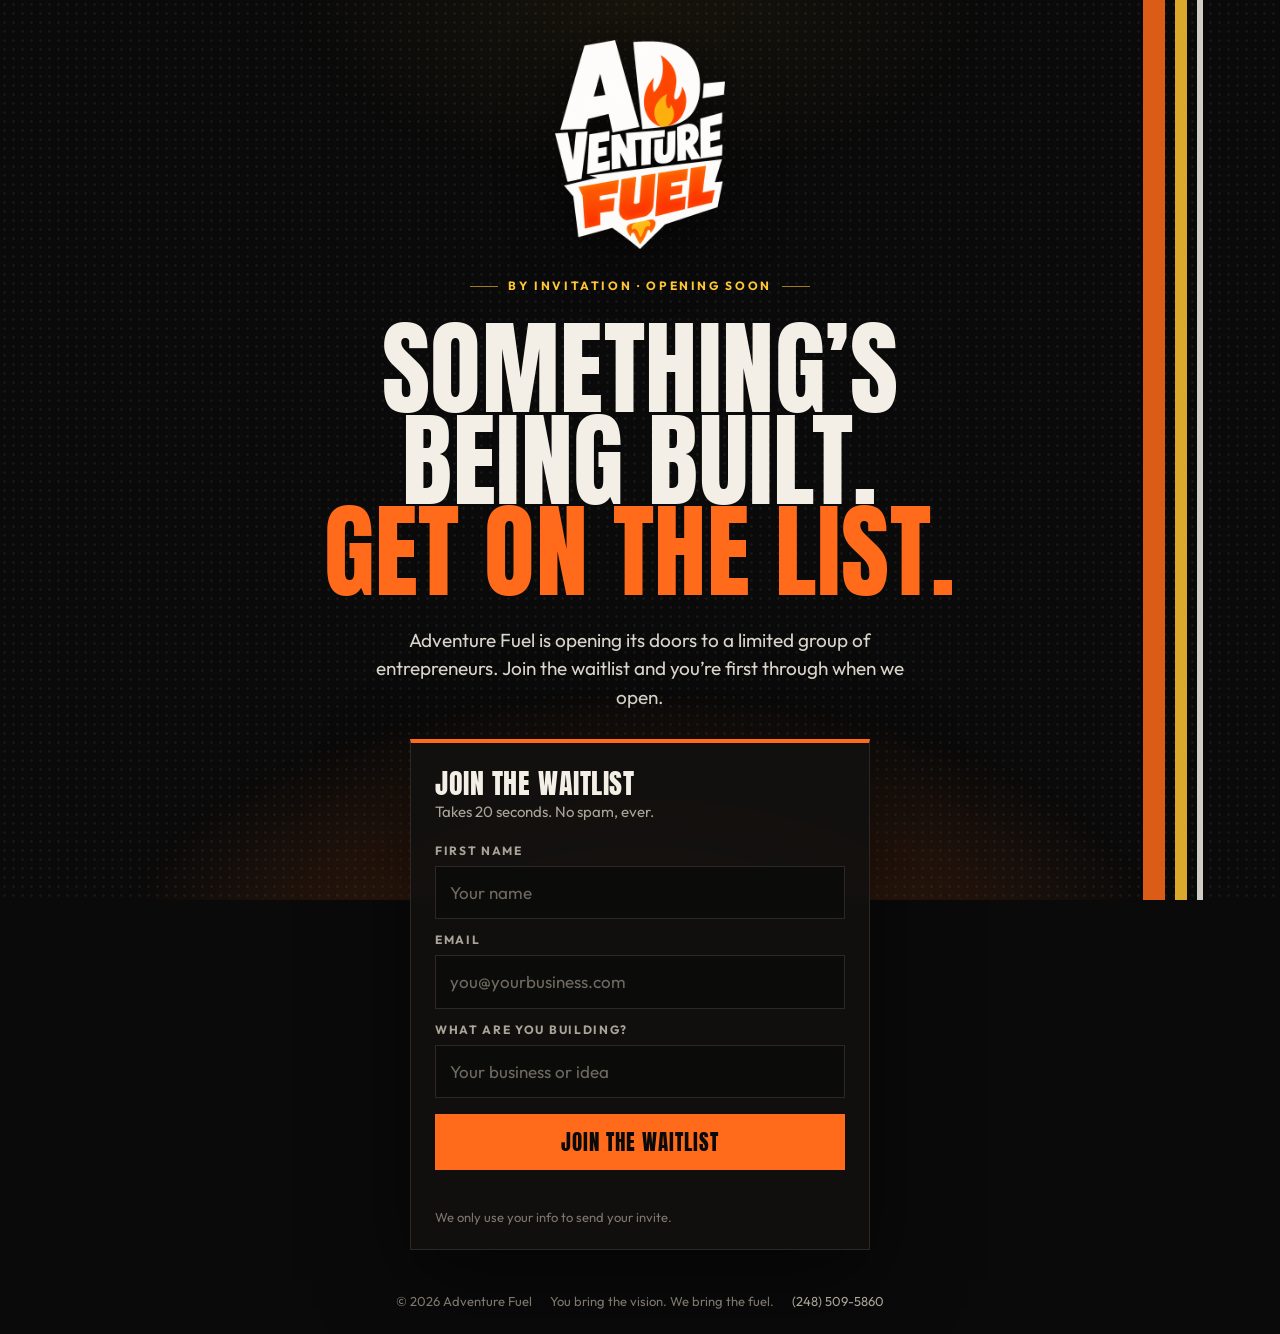
==== commit 0198435e: "Close the site: homepage is now a waitlist splash - Homepage replaced with a single waitlist box (lo" ====
--- a/index.html
+++ b/index.html
@@ -3,693 +3,144 @@
 <head>
 <meta charset="utf-8">
 <meta name="viewport" content="width=device-width, initial-scale=1, viewport-fit=cover">
-<title>Adventure Fuel | Pour Some Fuel on Your Business — Coaching, Meta Ads + AI</title>
-<meta name="description" content="Pour some fuel on your business. Business coaching, Meta ads and marketing help, and AI automation for entrepreneurs: learn to run your business with ChatGPT, Claude and Grok bots, even while you sleep. Three monthly coaching bundles: 87 The Dreamer, 89 The Starter, 93 The Builder.">
+<title>Adventure Fuel | Join the Waitlist</title>
+<meta name="description" content="Adventure Fuel is opening its doors to a limited group of entrepreneurs. Join the waitlist to get in first.">
 <meta name="theme-color" content="#0A0A0A">
+<link rel="canonical" href="https://www.adventurefuel.agency/">
 <link rel="icon" type="image/png" sizes="32x32" href="/assets/icons/favicon-32.png">
 <link rel="apple-touch-icon" href="/assets/icons/apple-touch-icon.png">
 <meta property="og:type" content="website">
-<meta property="og:url" content="https://adventurefuel.agency/">
-<meta property="og:title" content="Adventure Fuel | You Bring the Vision. We Bring the Fuel.">
-<meta property="og:description" content="Big ideas need more than motivation. They need fuel. Business coaching, development and growth for entrepreneurs.">
+<meta property="og:url" content="https://www.adventurefuel.agency/">
+<meta property="og:title" content="Adventure Fuel | Join the Waitlist">
+<meta property="og:description" content="Something's being built. Get on the list.">
 <meta property="og:image" content="https://www.adventurefuel.agency/assets/img/og.jpg">
-<link rel="canonical" href="https://www.adventurefuel.agency/">
 <link rel="preconnect" href="https://fonts.googleapis.com">
 <link rel="preconnect" href="https://fonts.gstatic.com" crossorigin>
-<link href="https://fonts.googleapis.com/css2?family=Anton&family=Outfit:wght@400;500;600;700&display=swap" rel="stylesheet">
+<link rel="stylesheet" href="https://fonts.googleapis.com/css2?family=Anton&family=Outfit:wght@400;500;600;700&display=swap">
 <script src="/assets/af.js" defer></script>
 <style>
-body{margin:0;background:#0A0A0A}
+:root{--ink:#0A0A0A;--panel:#121110;--line:#2C2925;--cream:#F3EFE6;--muted:#A9A398;--orange:#FF6B1A;--gold:#FFC633;
+--display:'Anton','Impact','Arial Narrow',sans-serif;--body:'Outfit','Avenir Next','Segoe UI',system-ui,sans-serif;color-scheme:dark}
 *{box-sizing:border-box}
-a{color:#F3EFE6}a:hover{color:#FF6B1A}
-:focus-visible{outline:3px solid #FFC633;outline-offset:3px}
-.sr{position:absolute;left:-9999px}
+html,body{height:100%}
+html{background:var(--ink)}
+body{margin:0;min-height:100%;background:var(--ink);color:var(--cream);font-family:var(--body);font-size:17px;line-height:1.5;-webkit-font-smoothing:antialiased;display:flex;flex-direction:column}
 [hidden]{display:none!important}
-.crew-in{flex:1 1 220px;min-height:56px;padding:0 18px;border:2px solid #3A3631;background:#141414;font-family:'Outfit',sans-serif;font-size:17px;color:#F3EFE6;border-radius:0}
-.crew-in:focus{border-color:#FF6B1A;outline:none}
-.dl-in{flex:1 1 220px;min-height:56px;padding:0 18px;border:3px solid #0A0A0A;background:#F3EFE6;font-family:'Outfit',sans-serif;font-size:17px;color:#0A0A0A;border-radius:0}
-html{scroll-behavior:smooth}
-@media (prefers-reduced-motion:reduce){html{scroll-behavior:auto}}
-.nitro-copy{padding-left:96px}
-@media (max-width:1100px){.nitro-stripes{display:none!important}.nitro-copy{padding-left:0}}
-@media (max-width:720px){.nl{display:none}}
-
-:root{--display:'Anton',Impact,'Arial Narrow Bold',sans-serif;--ink:#0A0A0A;--cream:#F3EFE6;--orange:#FF6B1A;--gold:#FFC633;--panel:#141414;--line:#2E2A26}
-/* bots */
-.bot{overflow:visible;filter:drop-shadow(0 0 3px rgba(255,107,26,.55)) drop-shadow(0 0 10px rgba(255,107,26,.25))}
-.bot .head{fill:#0C0B0A;stroke:url(#afbS);stroke-width:4.5}
-.bot .ear{fill:#0C0B0A;stroke:#F3EFE6;stroke-width:3}
-.bot .stalk{stroke:#F3EFE6;stroke-width:3;fill:none;stroke-linecap:round}
-.bot .bulb{fill:#FFF4D6}
-.bot .fo{fill:#FF5A14}.bot .fi{fill:#FFB020}.bot .fc{fill:#FFF1B8}
-.bot .fl{transform-box:fill-box;transform-origin:50% 100%;animation:afFl 1s ease-in-out infinite alternate}
-.bot .fl.d1{animation-duration:.8s;animation-delay:-.3s}.bot .fl.d2{animation-duration:1.15s;animation-delay:-.6s}
-@keyframes afFl{0%{transform:scale(1,.9) skewX(-4deg)}50%{transform:scale(.95,1.08) skewX(3deg)}100%{transform:scale(1.04,.96) skewX(5deg)}}
-.bot .eyes{fill:#FFC633;transform-box:fill-box;transform-origin:center;animation:afBlink 5s infinite}
-@keyframes afBlink{0%,93%,100%{transform:scaleY(1)}95%{transform:scaleY(.1)}}
-.bot .eyes.fe,.bot .eyes.scan{animation:none}
-.bot .scan{animation:afScan 3.4s ease-in-out infinite!important;transform-box:view-box}
-@keyframes afScan{0%,100%{transform:translateX(0)}30%{transform:translateX(-4px)}70%{transform:translateX(4px)}}
-.bot .visor{fill:#0A0A0A;stroke:#FF6B1A;stroke-width:3}
-.bot .mouth{fill:#3A3632}
-.bot .smile,.bot .smirk,.bot .lid{fill:none;stroke:#FF8A1A;stroke-width:4.5;stroke-linecap:round}
-.bot .lid{stroke:#FFC633}
-.bot .crown{fill:#FFB020;stroke:#FF6B1A;stroke-width:2;stroke-linejoin:round}
-.bot .cball{fill:#FFC633}
-.bot .mic{fill:none;stroke:#F3EFE6;stroke-width:3;stroke-linecap:round}
-.bot .micend{fill:#FF6B1A}
-.bot .bar{fill:#FF8A1A;transform-box:fill-box;transform-origin:50% 100%;animation:afBar 2.2s ease-in-out infinite}
-.bot .b2{animation-delay:-.4s}.bot .b3{animation-delay:-.8s}.bot .b4{fill:#FFC633;animation-delay:-1.2s}
-@keyframes afBar{0%,100%{transform:scaleY(1)}50%{transform:scaleY(.55)}}
-.bot .gridlines{stroke:#2A2622;stroke-width:1.5;fill:none}
-.bot .bolt{fill:#FFC633;stroke:#FF6B1A;stroke-width:1.5;stroke-linejoin:round}
-.bot .trail{fill:#FF6B1A;opacity:.9}
-.bot .boltg{animation:afZap 2.6s infinite}
-@keyframes afZap{0%,80%,100%{opacity:1}84%{opacity:.35}88%{opacity:1}92%{opacity:.5}}
-.bot .hood{fill:none;stroke:#FF6B1A;stroke-width:3;stroke-linejoin:round}
-.bot-scout .eyes{fill:#FF8A1A}
-.bot .lens{fill:none;stroke:#FF6B1A;stroke-width:3}
-.bot .xhair{stroke:#FF6B1A;stroke-width:3;fill:none;stroke-linecap:round}
-.bot .xh{transform-box:fill-box;transform-origin:center;animation:afSpin 6s linear infinite}
-@keyframes afSpin{to{transform:rotate(360deg)}}
-.bot-hunter .eyes{fill:#FF8A1A}
-.bot .mad{fill:#FFB020;animation:afMad 2.4s ease-in-out infinite}
-@keyframes afMad{50%{fill:#FFF1B8}}
-.bot .grin{fill:#FF6B1A}
-.bot .fang{fill:none;stroke:#FFE08A;stroke-width:2.5;stroke-linejoin:round}
-.bot-black_mamba .head{stroke-width:5}
-
-
-.ti{width:22px;height:22px;flex:none}
-.tool-chip{display:inline-flex;align-items:center;gap:8px;padding:9px 14px;border:1.5px solid #3A3631;background:#141414;font-weight:700;font-size:15px;letter-spacing:.04em;color:#F3EFE6}
-.tool-chip .ti{color:#FFC633}
-.tools-row{display:flex;flex-wrap:wrap;align-items:center;gap:10px}
-.tools-row .lbl{font-size:13px;font-weight:700;letter-spacing:.14em;text-transform:uppercase;color:#B9B4AA;margin-right:4px}
-/* night shift panel */
-.shift{width:100%;max-width:480px;background:#111;border:1px solid #2E2A26;box-shadow:12px 12px 0 #FF6B1A;position:relative}
-.shift-top{display:flex;align-items:center;justify-content:space-between;gap:10px;padding:14px 16px;border-bottom:1px solid #2E2A26;font-size:13px;font-weight:700;letter-spacing:.14em;text-transform:uppercase;color:#B9B4AA}
-.shift-top b{font-family:'Anton',Impact,'Arial Narrow Bold',sans-serif;font-weight:400;font-size:26px;letter-spacing:.02em;color:#F3EFE6}
-.moon{display:inline-flex;align-items:center;gap:8px;color:#FFC633}
-.moon i{width:16px;height:16px;border-radius:50%;box-shadow:inset -5px -2px 0 0 #FFC633;transform:rotate(-20deg)}
-.shift-list{list-style:none;margin:0;padding:6px 0}
-.shift-list li{display:grid;grid-template-columns:56px minmax(0,1fr) auto;gap:12px;align-items:center;padding:8px 16px}
-.shift-list .bot{width:64px;height:auto}
-.shift-list b{display:block;font-family:'Anton',Impact,'Arial Narrow Bold',sans-serif;font-weight:400;font-size:20px;letter-spacing:.02em;text-transform:uppercase;line-height:1}
-.shift-list span.t{font-size:15px;color:#CFCAC0;line-height:1.3}
-.shift-list .lamp{width:10px;height:10px;border-radius:50%;background:#FF6B1A;box-shadow:0 0 10px #FF6B1A;animation:lampB 1.6s ease-in-out infinite}
-.shift-list li:nth-child(2) .lamp{animation-delay:-.4s}.shift-list li:nth-child(3) .lamp{animation-delay:-.8s}.shift-list li:nth-child(4) .lamp{animation-delay:-1.2s}
-@keyframes lampB{50%{opacity:.25}}
-.shift-crew{display:flex;gap:4px;padding:10px 16px;border-top:1px solid #2E2A26;align-items:center}
-.shift-crew .bot{width:38px;height:auto}
-.shift-crew span{margin-left:auto;font-size:13px;color:#B9B4AA;text-align:right}
-.shift-foot{background:#FFC633;color:#0A0A0A;padding:12px 16px;font-weight:700;display:flex;justify-content:space-between;gap:10px;flex-wrap:wrap}
-.hb{display:inline-block;animation:bob 3.2s ease-in-out infinite}
-@keyframes bob{50%{transform:translateY(-4px)}}
-/* AI section */
-.tools-grid{display:grid;grid-template-columns:repeat(auto-fit,minmax(270px,1fr));gap:16px}
-.tool-card{background:#141414;border-top:6px solid #FF6B1A;padding:26px 24px 28px;display:flex;flex-direction:column;gap:14px}
-.tool-card .th{display:flex;align-items:center;gap:12px}
-.tool-card .th .ti{width:40px;height:40px;color:#FFC633;padding:6px;border:2px solid #3A3631}
-.tool-card h3{margin:0;font-family:'Anton',Impact,'Arial Narrow Bold',sans-serif;font-weight:400;text-transform:uppercase;font-size:34px;line-height:1}
-.tool-card .role{font-size:13px;font-weight:700;letter-spacing:.14em;text-transform:uppercase;color:#FFC633}
-.tool-card ul{margin:0;padding-left:20px;display:grid;gap:8px;color:#D9D4CA;font-size:16px}
-.night{display:grid;grid-template-columns:repeat(auto-fit,minmax(220px,1fr));gap:2px;background:#2E2A26;border:2px solid #2E2A26}
-.night div{background:#0F0F0F;padding:20px 20px 22px;display:flex;flex-direction:column;gap:10px}
-.night .bot{width:60px;height:auto}
-.night time{font-family:'Anton',Impact,'Arial Narrow Bold',sans-serif;font-size:30px;line-height:1;color:#FF6B1A}
-.night div:last-child time{color:#FFC633}
-.night p{margin:0;font-size:16px;color:#D9D4CA}
-.guard{display:flex;align-items:center;gap:14px;flex-wrap:wrap;border:2px solid #FFC633;padding:16px 20px;font-size:18px}
-.guard b{font-family:'Anton',Impact,'Arial Narrow Bold',sans-serif;font-weight:400;text-transform:uppercase;font-size:24px;color:#FFC633;letter-spacing:.02em}
-/* bundles */
-.bundles{display:grid;grid-template-columns:repeat(auto-fit,minmax(280px,1fr));gap:18px;align-items:stretch}
-.bundle{background:#0A0A0A;color:#F3EFE6;display:flex;flex-direction:column;position:relative;border-top:8px solid #F3EFE6}
-.bundle.b89{border-top-color:#FF6B1A;box-shadow:0 0 0 3px #FF6B1A}
-.bundle.b93{border-top-color:#FFC633}
-.bundle .flag{position:absolute;top:-8px;right:18px;transform:translateY(-100%);background:#FF6B1A;color:#0A0A0A;font-weight:700;font-size:12px;letter-spacing:.14em;text-transform:uppercase;padding:6px 10px}
-.bundle .pump{display:flex;align-items:center;gap:14px;padding:22px 22px 0}
-.bundle .oct{width:82px;height:82px;flex:none;display:grid;place-items:center;border:4px solid currentColor;border-radius:50%;font-family:'Anton',Impact,'Arial Narrow Bold',sans-serif;font-size:40px;line-height:1}
-.bundle.b87 .oct{color:#F3EFE6}.bundle.b89 .oct{color:#FF6B1A}.bundle.b93 .oct{color:#FFC633}
-.bundle .grade{font-size:12px;font-weight:700;letter-spacing:.16em;text-transform:uppercase;color:#B9B4AA}
-.bundle h3{margin:2px 0 0;font-family:'Anton',Impact,'Arial Narrow Bold',sans-serif;font-weight:400;text-transform:uppercase;font-size:40px;line-height:.95}
-.bundle .bb{margin-left:auto;width:64px;height:auto}
-.bundle .price{display:flex;align-items:baseline;gap:6px;padding:16px 22px 0}
-.bundle .price b{font-family:'Anton',Impact,'Arial Narrow Bold',sans-serif;font-weight:400;font-size:56px;line-height:1}
-.bundle .price span{color:#B9B4AA;font-weight:600}
-.bundle .for{margin:10px 22px 0;color:#D9D4CA;font-size:16px}
-.bundle ul{list-style:none;margin:16px 22px 0;padding:16px 0 0;border-top:1px solid #2E2A26;display:grid;gap:10px;font-size:15.5px}
-.bundle li{display:grid;grid-template-columns:18px minmax(0,1fr);gap:10px;align-items:start}
-.bundle li::before{content:"";width:10px;height:10px;margin-top:7px;background:#FF6B1A}
-.bundle li.ai{color:#FFC633;font-weight:600}
-.bundle li.ai::before{background:#FFC633;border-radius:50%;box-shadow:0 0 8px #FFC633}
-.bundle .go{margin-top:auto;padding:22px}
-.bundle .go a{display:flex;justify-content:center;text-decoration:none;font-family:'Anton',Impact,'Arial Narrow Bold',sans-serif;font-weight:400;text-transform:uppercase;font-size:20px;letter-spacing:.04em;padding:16px 20px;border:2px solid #F3EFE6;color:#F3EFE6}
-.bundle.b89 .go a{background:#FF6B1A;border-color:#FF6B1A;color:#0A0A0A}
-.bundle .go a:hover{background:#FFC633;border-color:#FFC633;color:#0A0A0A}
-.bundle-note{display:flex;flex-wrap:wrap;gap:8px 24px;font-size:16px;color:#3A3732}
-.bundle-note b{color:#0A0A0A}
-@media (prefers-reduced-motion:reduce){.hb,.shift-list .lamp{animation:none}}
-.crew-strip{display:none;gap:4px;margin:-8px 0 -6px}
-.crew-strip .bot{width:36px;height:auto}
-@media (max-width:860px){.crew-strip{display:flex;flex-wrap:wrap}}
-
-/* mobile menu */
-.mm-btn{display:none;width:48px;height:48px;padding:0;border:2px solid #F3EFE6;background:transparent;color:#F3EFE6;cursor:pointer;align-items:center;justify-content:center;border-radius:0;flex:none}
-.mm-btn span,.mm-btn span::before,.mm-btn span::after{display:block;width:24px;height:3px;background:currentColor;position:relative}
-.mm-btn span::before,.mm-btn span::after{content:"";position:absolute;left:0}
-.mm-btn span::before{top:-8px}.mm-btn span::after{top:8px}
-.mm{position:fixed;inset:0;z-index:1000;background:#0A0A0A;color:#F3EFE6;font-family:'Outfit',system-ui,sans-serif;display:flex;flex-direction:column;padding:max(16px,env(safe-area-inset-top)) 24px max(24px,env(safe-area-inset-bottom));overflow-y:auto;opacity:0;visibility:hidden;transform:translateY(-12px);transition:opacity .22s ease,transform .22s ease,visibility 0s linear .22s}
-.mm.open{opacity:1;visibility:visible;transform:none;transition:opacity .22s ease,transform .22s ease}
-.mm::before{content:"";position:absolute;left:0;top:0;bottom:0;width:8px;background:linear-gradient(#FF6B1A,#FFC633)}
-.mm-top{display:flex;align-items:center;justify-content:space-between;gap:16px}
-.mm-top img{width:64px;height:64px;object-fit:contain}
-.mm-x{width:48px;height:48px;border:2px solid #FF6B1A;background:transparent;color:#FF6B1A;font-size:34px;line-height:1;cursor:pointer;border-radius:0;font-family:'Anton',Impact,'Arial Narrow Bold',sans-serif}
-.mm-links{list-style:none;margin:28px 0 0;padding:0;display:flex;flex-direction:column}
-.mm-links a{display:flex;align-items:baseline;gap:14px;padding:14px 0;border-bottom:1px solid #2E2A26;text-decoration:none;color:#F3EFE6;font-family:'Anton',Impact,'Arial Narrow Bold',sans-serif;font-weight:400;text-transform:uppercase;font-size:clamp(34px,9vw,52px);line-height:1}
-.mm-links a small{font-family:'Outfit',sans-serif;font-size:13px;font-weight:700;letter-spacing:.12em;color:#FF6B1A;min-width:26px}
-.mm-links a:hover,.mm-links a:focus-visible{color:#FFC633}
-.mm-cta{margin-top:auto;padding-top:28px;display:grid;gap:12px}
-.mm-cta a{display:flex;align-items:center;justify-content:center;min-height:58px;text-decoration:none;font-family:'Anton',Impact,'Arial Narrow Bold',sans-serif;text-transform:uppercase;font-size:22px;letter-spacing:.04em}
-.mm-cta .a1{background:#FF6B1A;color:#0A0A0A}.mm-cta .a2{border:2px solid #F3EFE6;color:#F3EFE6}
-.mm-tag{margin:14px 0 0;font-size:14px;color:#A8A29A;text-align:center}
-body.mm-lock{overflow:hidden}
-@media (max-width:860px){.nl{display:none!important}.mm-btn{display:inline-flex}}
-@media (min-width:861px){.mm{display:none}}
-@media (prefers-reduced-motion:reduce){.mm,.mm.open{transition:none;transform:none}}
-
-
-/* fuel bot statement */
-.fb-sec{padding:56px 24px;background:#0A0A0A}
-.fb-card{position:relative;max-width:1232px;margin:0 auto;background:#F3EFE6;color:#0A0A0A;border-radius:28px;min-height:380px;overflow:hidden;isolation:isolate}
-.fb-copy{position:relative;z-index:2;display:flex;flex-direction:column;justify-content:center;gap:18px;padding:48px 48px 48px 56px;min-height:380px;max-width:58%}
-.fb-eye{font-family:'Outfit',sans-serif;font-weight:700;font-size:13px;letter-spacing:.14em;text-transform:uppercase;color:#C2410C}
-.fb-copy h2{margin:0;font-family:'Anton',Impact,'Arial Narrow Bold',sans-serif;font-weight:400;text-transform:uppercase;font-size:clamp(44px,6vw,84px);line-height:.92;letter-spacing:-.005em}
-.fb-copy h2 span{color:#FF6B1A}
-.fb-copy p{margin:0;max-width:30em;font-family:'Outfit',sans-serif;font-size:18px;line-height:1.6;color:#4A4540}
-.fb-cta{display:flex;flex-wrap:wrap;gap:12px;margin-top:6px}
-.fb-cta a{display:inline-flex;align-items:center;justify-content:center;min-height:52px;padding:0 22px;text-decoration:none;font-family:'Anton',Impact,'Arial Narrow Bold',sans-serif;text-transform:uppercase;font-size:19px;letter-spacing:.04em}
-.fb-cta .c1{background:#0A0A0A;color:#F3EFE6}.fb-cta .c2{border:2px solid #0A0A0A;color:#0A0A0A}
-.fb-cta a:hover{background:#FF6B1A;color:#0A0A0A;border-color:#FF6B1A}
-.fb-pop{position:absolute;inset:0;pointer-events:none;overflow:hidden;border-radius:inherit}
-.fb-head{position:absolute;right:0;bottom:0;width:min(560px,52vw);aspect-ratio:1;translate:14% 30%;filter:drop-shadow(0 18px 30px rgba(0,0,0,.22));transform-origin:50% 100%;transition:translate .9s cubic-bezier(.2,1.4,.4,1)}
-.fb-card:not(.in) .fb-head{translate:30% 85%}
-.fb-head svg{width:100%;height:100%;display:block;overflow:visible}
-.fb-fl{transform-origin:50% 100%;transform-box:fill-box;animation:fbFlick 1.1s ease-in-out infinite alternate}
-.fb-fl.f2{animation-duration:.8s;animation-direction:alternate-reverse}
-.fb-fl.f3{animation-duration:1.4s}
-@keyframes fbFlick{0%{transform:scale(1,.92) skewX(-3deg)}50%{transform:scale(.97,1.06) skewX(2deg)}100%{transform:scale(1.02,.97) skewX(4deg)}}
-.fb-hop{animation:fbHop .55s cubic-bezier(.3,1.6,.5,1)}
-@keyframes fbHop{0%{transform:scale(1,1)}30%{transform:scale(1.06,.9)}60%{transform:scale(.96,1.06)}100%{transform:scale(1,1)}}
-@media (max-width:860px){.fb-sec{padding:40px 16px}.fb-copy{max-width:none;padding:36px 26px 270px;min-height:0}.fb-head{width:340px;translate:16% 24%}.fb-card:not(.in) .fb-head{translate:30% 90%}}
-@media (prefers-reduced-motion:reduce){.fb-fl{animation:none}.fb-head{transition:none}.fb-card:not(.in) .fb-head{translate:14% 30%}}
-
-/* instagram wall behind hero */
-.igw{position:absolute;inset:0;overflow:hidden;pointer-events:none;z-index:0;--t:150px}
-.igw-tilt{position:absolute;left:50%;top:50%;width:170%;transform:translate(-50%,-50%) rotate(-8deg);display:flex;flex-direction:column;gap:12px}
-.igw-par{transition:transform .9s cubic-bezier(.2,.8,.2,1);will-change:transform}
-.igw-row{display:flex;gap:12px;width:max-content;animation:igwL var(--d,80s) linear infinite;will-change:transform}
-.igw-row.r{animation-name:igwR}
-.igw-row i{flex:none;width:var(--t);height:var(--t);border-radius:10px;background-image:url("/assets/ig-wall.webp");background-size:calc(var(--t)*12) calc(var(--t)*6);background-color:#161412;filter:grayscale(.15) contrast(1.05)}
-@keyframes igwL{from{transform:translateX(0)}to{transform:translateX(-50%)}}
-@keyframes igwR{from{transform:translateX(-50%)}to{transform:translateX(0)}}
-.igw::before{content:"";position:absolute;inset:0;z-index:1;background:linear-gradient(90deg,rgba(10,10,10,.94) 0%,rgba(10,10,10,.82) 45%,rgba(10,10,10,.62) 100%),linear-gradient(180deg,rgba(10,10,10,.55),rgba(10,10,10,0) 30%,rgba(10,10,10,0) 70%,rgba(10,10,10,.95))}
-.igw-tilt{opacity:.55}
-@media (max-width:860px){.igw{--t:96px}.igw-tilt{gap:8px}.igw-row{gap:8px}.igw::before{background:linear-gradient(180deg,rgba(10,10,10,.7),rgba(10,10,10,.86) 40%,rgba(10,10,10,.92))}}
-@media (prefers-reduced-motion:reduce){.igw-row{animation:none}.igw-par{transition:none}}
+a{color:var(--cream)}a:hover{color:var(--orange)}
+:focus-visible{outline:3px solid var(--gold);outline-offset:3px}
+.sr{position:absolute;width:1px;height:1px;overflow:hidden;clip:rect(0 0 0 0);white-space:nowrap}
+/* backdrop: halftone + low orange glow + racing stripes */
+.bg{position:fixed;inset:0;z-index:0;pointer-events:none;
+  background:
+    radial-gradient(60% 45% at 50% 108%, rgba(255,107,26,.28), rgba(255,107,26,0) 70%),
+    radial-gradient(40% 30% at 50% 0%, rgba(255,198,51,.06), rgba(255,198,51,0) 70%),
+    radial-gradient(rgba(255,255,255,.055) 1px, transparent 1.6px) 0 0/9px 9px}
+.stripes{position:fixed;top:0;bottom:0;right:6%;display:flex;gap:10px;z-index:0;pointer-events:none;opacity:.85}
+.stripes i{display:block}
+.stripes i:nth-child(1){width:22px;background:var(--orange)}
+.stripes i:nth-child(2){width:12px;background:var(--gold)}
+.stripes i:nth-child(3){width:6px;background:var(--cream)}
+@media (max-width:900px){.stripes{display:none}}
+main{position:relative;z-index:1;flex:1;display:flex;flex-direction:column;align-items:center;justify-content:center;gap:28px;padding:40px 16px 24px;text-align:center}
+.logo{width:clamp(120px,22vw,170px);height:auto;filter:drop-shadow(0 10px 30px rgba(0,0,0,.6))}
+.eyebrow{display:inline-flex;align-items:center;gap:10px;font-size:12px;font-weight:700;letter-spacing:.22em;text-transform:uppercase;color:var(--gold)}
+.eyebrow::before,.eyebrow::after{content:"";width:28px;height:1px;background:currentColor;opacity:.6}
+h1{margin:0;font-family:var(--display);font-weight:400;text-transform:uppercase;font-size:clamp(46px,8.5vw,104px);line-height:.88;letter-spacing:.005em;text-wrap:balance;max-width:14ch}
+h1 span{color:var(--orange)}
+.sub{margin:0;max-width:46ch;font-size:clamp(17px,1.7vw,19px);color:#DAD5CB}
+.card{width:100%;max-width:460px;background:rgba(18,17,16,.92);border:1px solid var(--line);border-top:4px solid var(--orange);padding:26px 24px 22px;text-align:left;box-shadow:0 30px 80px rgba(0,0,0,.55);backdrop-filter:blur(6px)}
+.card h2{margin:0 0 4px;font-family:var(--display);font-weight:400;text-transform:uppercase;font-size:28px;line-height:1;letter-spacing:.02em}
+.card .note{margin:0 0 18px;font-size:15px;color:var(--muted)}
+form{display:grid;gap:12px}
+.f{display:flex;flex-direction:column;gap:6px}
+.f label{font-size:12px;font-weight:700;letter-spacing:.14em;text-transform:uppercase;color:var(--muted)}
+.f input{background:#0B0B0A;border:1.5px solid var(--line);color:var(--cream);font:inherit;font-size:17px;padding:13px 14px;min-height:52px;border-radius:0;width:100%}
+.f input::placeholder{color:#6F6A61}
+.f input:focus{border-color:var(--orange);outline:none}
+button{appearance:none;border:0;cursor:pointer;background:var(--orange);color:var(--ink);font-family:var(--display);font-size:21px;letter-spacing:.05em;text-transform:uppercase;min-height:56px;margin-top:4px}
+button:hover{background:#E85A0C}
+button[disabled]{opacity:.6;cursor:wait}
+.msg{margin:0;min-height:1.3em;font-size:15px;font-weight:600;color:var(--gold)}
+.fine{margin:6px 0 0;font-size:13px;color:#7D776D}
+.done{display:flex;flex-direction:column;gap:12px;text-align:center;padding-block:10px 6px}
+.done .check{width:56px;height:56px;margin:0 auto;display:grid;place-items:center;border:3px solid var(--orange);color:var(--orange)}
+.done h2{font-size:34px}
+.done p{margin:0;color:#DAD5CB}
+footer{position:relative;z-index:1;padding:18px 16px calc(22px + env(safe-area-inset-bottom,0px));text-align:center;font-size:13px;color:#7D776D;display:flex;flex-wrap:wrap;justify-content:center;gap:6px 18px}
+footer a{color:#A9A398;text-decoration:none}
+@media (prefers-reduced-motion:no-preference){
+  .rise{animation:rise .7s cubic-bezier(.2,.8,.2,1) both}
+  .rise:nth-child(2){animation-delay:.06s}.rise:nth-child(3){animation-delay:.12s}.rise:nth-child(4){animation-delay:.18s}.rise:nth-child(5){animation-delay:.24s}
+  @keyframes rise{from{transform:translateY(14px)}to{transform:none}}
+}
 </style>
 </head>
 <body>
-<div style="background: #0A0A0A; color: #F3EFE6; font-family: 'Outfit', system-ui, sans-serif; font-size: 18px; line-height: 1.55; overflow: hidden">
+<div class="bg" aria-hidden="true"></div>
+<div class="stripes" aria-hidden="true"><i></i><i></i><i></i></div>
 
-<!-- NAV -->
-<header style="border-bottom: 1px solid #262626">
-<nav style="max-width: 1280px; margin: 0 auto; padding: 18px 24px; display: flex; flex-wrap: wrap; align-items: center; justify-content: space-between; gap: 16px">
-<a href="/" aria-label="Adventure Fuel home" style="display: block; line-height: 0"><img src="/assets/af-logo.png" alt="Adventure Fuel" style="height: 72px; width: 72px; object-fit: contain"></a>
-<div style="display: flex; flex-wrap: wrap; align-items: center; gap: 28px; font-weight: 600; font-size: 15px; letter-spacing: 0.06em; text-transform: uppercase">
-<a class="nl" href="#ai" style="text-decoration: none">AI + Bots</a>
-<a class="nl" href="#bundles" style="text-decoration: none">Bundles</a>
-<a class="nl" href="#formula" style="text-decoration: none">The Formula</a>
-<a class="nl" href="#nitro" style="text-decoration: none">Nitro</a>
-<a class="nl" href="/fuel-check/" style="text-decoration: none">Fuel Check App</a>
-<a href="/fuel-check/#meet" data-track="cta_click" data-label="nav_fuel_up" style="text-decoration: none; background: #FF6B1A; color: #0A0A0A; padding: 13px 22px; font-family: 'Anton', Impact, 'Arial Narrow Bold', sans-serif; font-size: 18px; letter-spacing: 0.04em">Fuel Up!</a>
-<button class="mm-btn" type="button" id="mmBtn" aria-label="Open menu" aria-controls="mm" aria-expanded="false"><span></span></button>
-</div>
-</nav>
-</header>
+<main>
+  <img class="logo rise" src="/assets/af-logo.png" alt="Adventure Fuel" width="170" height="170">
+  <span class="eyebrow rise">By invitation · Opening soon</span>
+  <h1 class="rise">Something’s being built. <span>Get on the list.</span></h1>
+  <p class="sub rise">Adventure Fuel is opening its doors to a limited group of entrepreneurs. Join the waitlist and you’re first through when we open.</p>
 
-<!-- HERO -->
-<section style="position: relative; background-image: radial-gradient(rgba(255,255,255,0.07) 1px, transparent 1.6px); background-size: 9px 9px">
-<div class="igw" id="igw" aria-hidden="true"><div class="igw-par" id="igwPar"><div class="igw-tilt" id="igwTilt"></div></div></div>
-<div style="position: relative; max-width: 1280px; margin: 0 auto; padding: 96px 24px 112px; display: flex; flex-wrap: wrap; align-items: center; gap: 48px">
-<div style="flex: 999 1 640px; min-width: 0; display: flex; flex-direction: column; gap: 30px">
-<div style="display: inline-flex; align-self: flex-start; border: 1px solid #FFC633; color: #FFC633; padding: 8px 14px; font-weight: 600; font-size: 14px; letter-spacing: 0.14em; text-transform: uppercase">Business coaching · AI automation · Meta ads</div>
-<div class="crew-strip" aria-hidden="true"><span class="hb" style="animation-delay:-0.0s"><svg class="bot bot-lucille" viewBox="0 0 120 120" aria-hidden="true"><defs><linearGradient id="afbS" x1="0" y1="0" x2="0" y2="1"><stop offset="0" stop-color="#FFF4D6"/><stop offset=".45" stop-color="#FFC633"/><stop offset="1" stop-color="#FF6B1A"/></linearGradient></defs><g class="crownfl"><g transform="translate(46 30) scale(0.7)"><g class="fl d1"><path class="fo" d="M0 0C-9 0-12-7-10-13C-8-18-4-20-3-27C1-23 3-19 2-14C4-16 6-18 6-22C10-17 12-10 10-5C8-1 4 0 0 0Z"/><path class="fi" d="M0 0C-5 0-6-4-5-7C-4-10-2-11-1-15C2-12 3-9 3-7C4-8 5-9 5-11C7-8 7-4 5-2C4-.5 2 0 0 0Z"/><path class="fc" d="M0 0C-2 0-3-2-2-4C-1-5 0-6 0-8C2-6 3-4 2-2C2-1 1 0 0 0Z"/></g></g><g transform="translate(60 26) scale(0.95)"><g class="fl"><path class="fo" d="M0 0C-9 0-12-7-10-13C-8-18-4-20-3-27C1-23 3-19 2-14C4-16 6-18 6-22C10-17 12-10 10-5C8-1 4 0 0 0Z"/><path class="fi" d="M0 0C-5 0-6-4-5-7C-4-10-2-11-1-15C2-12 3-9 3-7C4-8 5-9 5-11C7-8 7-4 5-2C4-.5 2 0 0 0Z"/><path class="fc" d="M0 0C-2 0-3-2-2-4C-1-5 0-6 0-8C2-6 3-4 2-2C2-1 1 0 0 0Z"/></g></g><g transform="translate(74 30) scale(0.7)"><g class="fl d2"><path class="fo" d="M0 0C-9 0-12-7-10-13C-8-18-4-20-3-27C1-23 3-19 2-14C4-16 6-18 6-22C10-17 12-10 10-5C8-1 4 0 0 0Z"/><path class="fi" d="M0 0C-5 0-6-4-5-7C-4-10-2-11-1-15C2-12 3-9 3-7C4-8 5-9 5-11C7-8 7-4 5-2C4-.5 2 0 0 0Z"/><path class="fc" d="M0 0C-2 0-3-2-2-4C-1-5 0-6 0-8C2-6 3-4 2-2C2-1 1 0 0 0Z"/></g></g></g><path class="crown" d="M30 44 L28 24 L44 34 L60 18 L76 34 L92 24 L90 44 Z"/><circle class="cball" cx="28" cy="23" r="3.4"/><circle class="cball" cx="92" cy="23" r="3.4"/><circle class="cball" cx="60" cy="17" r="3"/><rect class="ear" x="9" y="62" width="11" height="26" rx="5"/><rect class="ear" x="100" y="62" width="11" height="26" rx="5"/><rect class="head" x="20" y="42" width="80" height="66" rx="20"/><g class="eyes"><path class="lid" d="M35 70q8-9 16 0"/><path class="lid" d="M69 70q8-9 16 0"/></g><path class="smile" d="M48 86q12 9 24 0"/><path class="mic" d="M101 80q4 18-14 22"/><rect class="micend" x="80" y="98" width="10" height="6" rx="3"/></svg></span><span class="hb" style="animation-delay:-0.4s"><svg class="bot bot-fuel" viewBox="0 0 120 120" aria-hidden="true"><defs><linearGradient id="afbS" x1="0" y1="0" x2="0" y2="1"><stop offset="0" stop-color="#FFF4D6"/><stop offset=".45" stop-color="#FFC633"/><stop offset="1" stop-color="#FF6B1A"/></linearGradient></defs><line class="stalk" x1="60" y1="42" x2="60" y2="32"/><circle class="bulb" cx="60" cy="30" r="3.6"/><g transform="translate(60 28) scale(0.9)"><g class="fl"><path class="fo" d="M0 0C-9 0-12-7-10-13C-8-18-4-20-3-27C1-23 3-19 2-14C4-16 6-18 6-22C10-17 12-10 10-5C8-1 4 0 0 0Z"/><path class="fi" d="M0 0C-5 0-6-4-5-7C-4-10-2-11-1-15C2-12 3-9 3-7C4-8 5-9 5-11C7-8 7-4 5-2C4-.5 2 0 0 0Z"/><path class="fc" d="M0 0C-2 0-3-2-2-4C-1-5 0-6 0-8C2-6 3-4 2-2C2-1 1 0 0 0Z"/></g></g><rect class="ear" x="9" y="62" width="11" height="26" rx="5"/><rect class="ear" x="100" y="62" width="11" height="26" rx="5"/><rect class="head" x="20" y="42" width="80" height="66" rx="20"/><rect class="visor" x="30" y="60" width="60" height="20" rx="10"/><g class="eyes scan"><path d="M38 66 L52 69 L48 74 L39 72Z"/><path d="M82 66 L68 69 L72 74 L81 72Z"/></g><rect class="mouth" x="46" y="90" width="28" height="7" rx="3.5"/></svg></span><span class="hb" style="animation-delay:-0.8s"><svg class="bot bot-spark" viewBox="0 0 120 120" aria-hidden="true"><defs><linearGradient id="afbS" x1="0" y1="0" x2="0" y2="1"><stop offset="0" stop-color="#FFF4D6"/><stop offset=".45" stop-color="#FFC633"/><stop offset="1" stop-color="#FF6B1A"/></linearGradient></defs><rect class="ear" x="9" y="62" width="11" height="26" rx="5"/><rect class="ear" x="100" y="62" width="11" height="26" rx="5"/><rect class="head" x="20" y="42" width="80" height="66" rx="20"/><g class="eyes fe"><g transform="translate(43 78) scale(0.72)"><g class="fl d1"><path class="fo" d="M0 0C-9 0-12-7-10-13C-8-18-4-20-3-27C1-23 3-19 2-14C4-16 6-18 6-22C10-17 12-10 10-5C8-1 4 0 0 0Z"/><path class="fi" d="M0 0C-5 0-6-4-5-7C-4-10-2-11-1-15C2-12 3-9 3-7C4-8 5-9 5-11C7-8 7-4 5-2C4-.5 2 0 0 0Z"/><path class="fc" d="M0 0C-2 0-3-2-2-4C-1-5 0-6 0-8C2-6 3-4 2-2C2-1 1 0 0 0Z"/></g></g><g transform="translate(77 78) scale(0.72)"><g class="fl d2"><path class="fo" d="M0 0C-9 0-12-7-10-13C-8-18-4-20-3-27C1-23 3-19 2-14C4-16 6-18 6-22C10-17 12-10 10-5C8-1 4 0 0 0Z"/><path class="fi" d="M0 0C-5 0-6-4-5-7C-4-10-2-11-1-15C2-12 3-9 3-7C4-8 5-9 5-11C7-8 7-4 5-2C4-.5 2 0 0 0Z"/><path class="fc" d="M0 0C-2 0-3-2-2-4C-1-5 0-6 0-8C2-6 3-4 2-2C2-1 1 0 0 0Z"/></g></g></g><path class="smile" d="M47 88q13 10 26 0"/></svg></span><span class="hb" style="animation-delay:-1.2000000000000002s"><svg class="bot bot-grid" viewBox="0 0 120 120" aria-hidden="true"><defs><linearGradient id="afbS" x1="0" y1="0" x2="0" y2="1"><stop offset="0" stop-color="#FFF4D6"/><stop offset=".45" stop-color="#FFC633"/><stop offset="1" stop-color="#FF6B1A"/></linearGradient></defs><line class="stalk" x1="40" y1="42" x2="40" y2="32"/><line class="stalk" x1="80" y1="42" x2="80" y2="32"/><g transform="translate(40 31) scale(0.75)"><g class="fl d1"><path class="fo" d="M0 0C-9 0-12-7-10-13C-8-18-4-20-3-27C1-23 3-19 2-14C4-16 6-18 6-22C10-17 12-10 10-5C8-1 4 0 0 0Z"/><path class="fi" d="M0 0C-5 0-6-4-5-7C-4-10-2-11-1-15C2-12 3-9 3-7C4-8 5-9 5-11C7-8 7-4 5-2C4-.5 2 0 0 0Z"/><path class="fc" d="M0 0C-2 0-3-2-2-4C-1-5 0-6 0-8C2-6 3-4 2-2C2-1 1 0 0 0Z"/></g></g><g transform="translate(80 31) scale(0.75)"><g class="fl d2"><path class="fo" d="M0 0C-9 0-12-7-10-13C-8-18-4-20-3-27C1-23 3-19 2-14C4-16 6-18 6-22C10-17 12-10 10-5C8-1 4 0 0 0Z"/><path class="fi" d="M0 0C-5 0-6-4-5-7C-4-10-2-11-1-15C2-12 3-9 3-7C4-8 5-9 5-11C7-8 7-4 5-2C4-.5 2 0 0 0Z"/><path class="fc" d="M0 0C-2 0-3-2-2-4C-1-5 0-6 0-8C2-6 3-4 2-2C2-1 1 0 0 0Z"/></g></g><rect class="ear" x="9" y="62" width="11" height="26" rx="5"/><rect class="ear" x="100" y="62" width="11" height="26" rx="5"/><rect class="head" x="20" y="42" width="80" height="66" rx="14"/><path class="gridlines" d="M24 64H96M24 86H96M47 46V104M73 46V104"/><g class="bars"><rect class="bar b1" x="33" y="78" width="9" height="8" rx="1"/><rect class="bar b2" x="46" y="72" width="9" height="14" rx="1"/><rect class="bar b3" x="59" y="66" width="9" height="20" rx="1"/><rect class="bar b4" x="72" y="56" width="9" height="30" rx="1"/></g><rect class="mouth" x="48" y="94" width="24" height="6" rx="3"/></svg></span><span class="hb" style="animation-delay:-1.6s"><svg class="bot bot-pulse" viewBox="0 0 120 120" aria-hidden="true"><defs><linearGradient id="afbS" x1="0" y1="0" x2="0" y2="1"><stop offset="0" stop-color="#FFF4D6"/><stop offset=".45" stop-color="#FFC633"/><stop offset="1" stop-color="#FF6B1A"/></linearGradient></defs><line class="stalk" x1="60" y1="42" x2="60" y2="32"/><circle class="bulb" cx="60" cy="30" r="3.6"/><g transform="translate(60 28) scale(0.9)"><g class="fl"><path class="fo" d="M0 0C-9 0-12-7-10-13C-8-18-4-20-3-27C1-23 3-19 2-14C4-16 6-18 6-22C10-17 12-10 10-5C8-1 4 0 0 0Z"/><path class="fi" d="M0 0C-5 0-6-4-5-7C-4-10-2-11-1-15C2-12 3-9 3-7C4-8 5-9 5-11C7-8 7-4 5-2C4-.5 2 0 0 0Z"/><path class="fc" d="M0 0C-2 0-3-2-2-4C-1-5 0-6 0-8C2-6 3-4 2-2C2-1 1 0 0 0Z"/></g></g><rect class="ear" x="9" y="62" width="11" height="26" rx="5"/><rect class="ear" x="100" y="62" width="11" height="26" rx="5"/><rect class="head" x="20" y="42" width="80" height="66" rx="20"/><rect class="visor" x="28" y="62" width="64" height="18" rx="9"/><g class="boltg"><path class="trail" d="M66 64 C76 62 84 64 92 60 C86 66 88 70 80 74 C76 72 70 72 64 72Z"/><path class="bolt" d="M64 56 L48 74 H58 L52 88 L72 66 H62 Z"/></g><rect class="mouth" x="46" y="90" width="28" height="7" rx="3.5"/></svg></span><span class="hb" style="animation-delay:-2.0s"><svg class="bot bot-scout" viewBox="0 0 120 120" aria-hidden="true"><defs><linearGradient id="afbS" x1="0" y1="0" x2="0" y2="1"><stop offset="0" stop-color="#FFF4D6"/><stop offset=".45" stop-color="#FFC633"/><stop offset="1" stop-color="#FF6B1A"/></linearGradient></defs><rect class="ear" x="9" y="62" width="11" height="26" rx="5"/><rect class="ear" x="100" y="62" width="11" height="26" rx="5"/><path class="head" d="M20 60 Q20 46 34 44 L60 32 L86 44 Q100 46 100 60 V90 Q100 108 80 108 H40 Q20 108 20 90 Z"/><path class="hood" d="M24 54 L60 38 L96 54"/><g class="eyes"><circle cx="43" cy="76" r="6.5"/><circle cx="77" cy="76" r="6.5"/></g><rect class="mouth" x="46" y="90" width="28" height="7" rx="3.5"/><g transform="translate(60 62) scale(0.75)"><g class="fl"><path class="fo" d="M0 0C-9 0-12-7-10-13C-8-18-4-20-3-27C1-23 3-19 2-14C4-16 6-18 6-22C10-17 12-10 10-5C8-1 4 0 0 0Z"/><path class="fi" d="M0 0C-5 0-6-4-5-7C-4-10-2-11-1-15C2-12 3-9 3-7C4-8 5-9 5-11C7-8 7-4 5-2C4-.5 2 0 0 0Z"/><path class="fc" d="M0 0C-2 0-3-2-2-4C-1-5 0-6 0-8C2-6 3-4 2-2C2-1 1 0 0 0Z"/></g></g></svg></span><span class="hb" style="animation-delay:-2.4000000000000004s"><svg class="bot bot-hunter" viewBox="0 0 120 120" aria-hidden="true"><defs><linearGradient id="afbS" x1="0" y1="0" x2="0" y2="1"><stop offset="0" stop-color="#FFF4D6"/><stop offset=".45" stop-color="#FFC633"/><stop offset="1" stop-color="#FF6B1A"/></linearGradient></defs><line class="stalk" x1="60" y1="42" x2="60" y2="32"/><circle class="bulb" cx="60" cy="30" r="3.6"/><g transform="translate(60 28) scale(0.9)"><g class="fl"><path class="fo" d="M0 0C-9 0-12-7-10-13C-8-18-4-20-3-27C1-23 3-19 2-14C4-16 6-18 6-22C10-17 12-10 10-5C8-1 4 0 0 0Z"/><path class="fi" d="M0 0C-5 0-6-4-5-7C-4-10-2-11-1-15C2-12 3-9 3-7C4-8 5-9 5-11C7-8 7-4 5-2C4-.5 2 0 0 0Z"/><path class="fc" d="M0 0C-2 0-3-2-2-4C-1-5 0-6 0-8C2-6 3-4 2-2C2-1 1 0 0 0Z"/></g></g><rect class="ear" x="9" y="62" width="11" height="26" rx="5"/><rect class="ear" x="100" y="62" width="11" height="26" rx="5"/><rect class="head" x="20" y="42" width="80" height="66" rx="20"/><g class="eyes"><circle cx="40" cy="74" r="6"/></g><g class="xh"><circle class="lens" cx="76" cy="74" r="12"/><path class="xhair" d="M76 56V64M76 84V92M58 74H66M86 74H94"/></g><g transform="translate(76 81) scale(0.45)"><g class="fl"><path class="fo" d="M0 0C-9 0-12-7-10-13C-8-18-4-20-3-27C1-23 3-19 2-14C4-16 6-18 6-22C10-17 12-10 10-5C8-1 4 0 0 0Z"/><path class="fi" d="M0 0C-5 0-6-4-5-7C-4-10-2-11-1-15C2-12 3-9 3-7C4-8 5-9 5-11C7-8 7-4 5-2C4-.5 2 0 0 0Z"/><path class="fc" d="M0 0C-2 0-3-2-2-4C-1-5 0-6 0-8C2-6 3-4 2-2C2-1 1 0 0 0Z"/></g></g><path class="smirk" d="M36 92q9 6 20-1"/></svg></span><span class="hb" style="animation-delay:-2.8000000000000003s"><svg class="bot bot-black_mamba" viewBox="0 0 120 120" aria-hidden="true"><defs><linearGradient id="afbS" x1="0" y1="0" x2="0" y2="1"><stop offset="0" stop-color="#FFF4D6"/><stop offset=".45" stop-color="#FFC633"/><stop offset="1" stop-color="#FF6B1A"/></linearGradient></defs><rect class="ear" x="9" y="62" width="11" height="26" rx="5"/><rect class="ear" x="100" y="62" width="11" height="26" rx="5"/><path class="head" d="M20 62 Q20 44 38 44 L48 44 L54 34 L60 46 L66 34 L72 44 L82 44 Q100 44 100 62 V90 Q100 108 80 108 H40 Q20 108 20 90 Z"/><g class="eyes mad"><path d="M32 66 L52 74 L44 78 Z"/><path d="M88 66 L68 74 L76 78 Z"/></g><path class="grin" d="M38 86 Q60 92 82 86 Q78 104 60 104 Q42 104 38 86Z"/><path class="fang" d="M44 88 L48 96 L52 89 L56 97 L60 90 L64 97 L68 89 L72 96 L76 88"/><g class="hair"><g transform="translate(60 52) scale(1.55)"><g class="fl"><path class="fo" d="M0 0C-9 0-12-7-10-13C-8-18-4-20-3-27C1-23 3-19 2-14C4-16 6-18 6-22C10-17 12-10 10-5C8-1 4 0 0 0Z"/><path class="fi" d="M0 0C-5 0-6-4-5-7C-4-10-2-11-1-15C2-12 3-9 3-7C4-8 5-9 5-11C7-8 7-4 5-2C4-.5 2 0 0 0Z"/><path class="fc" d="M0 0C-2 0-3-2-2-4C-1-5 0-6 0-8C2-6 3-4 2-2C2-1 1 0 0 0Z"/></g></g></g></svg></span></div>
-<h1 style="margin: 0; font-family: 'Anton', Impact, 'Arial Narrow Bold', sans-serif; font-weight: 400; text-transform: uppercase; font-size: clamp(56px, 9.5vw, 156px); line-height: 0.88; letter-spacing: -0.01em; max-width: 1100px">Pour some fuel<br><span style="color: #FF6B1A">on your business.</span></h1>
-<p style="margin: 0; max-width: 660px; font-size: clamp(19px, 1.8vw, 24px); line-height: 1.45; color: #E4DFD4">We coach entrepreneurs to build the business, then teach you to put AI to work running it. Bots that draft, sort, follow up and report <strong style="color: #F3EFE6">while you sleep</strong>, plus hands-on help with your Meta ads and marketing so the right customers find you.</p>
-<p style="margin: 0; font-family: 'Anton', Impact, 'Arial Narrow Bold', sans-serif; font-weight: 400; text-transform: uppercase; font-size: clamp(24px, 2.6vw, 34px); line-height: 1">You bring the vision. <span style="color: #FF6B1A">We bring the fuel.</span></p>
-<div style="display: flex; flex-wrap: wrap; gap: 16px">
-<a href="/fuel-check/#meet" data-track="cta_click" data-label="hero_roadmap" style="text-decoration: none; background: #FF6B1A; color: #0A0A0A; padding: 20px 32px; font-family: 'Anton', Impact, 'Arial Narrow Bold', sans-serif; font-weight: 400; text-transform: uppercase; font-size: 22px; letter-spacing: 0.04em">Get My Growth Roadmap</a>
-<a href="/fuel-check/" data-track="cta_click" data-label="hero_fuel_check" style="text-decoration: none; border: 2px solid #F3EFE6; color: #F3EFE6; padding: 18px 30px; font-family: 'Anton', Impact, 'Arial Narrow Bold', sans-serif; font-weight: 400; text-transform: uppercase; font-size: 22px; letter-spacing: 0.04em">Take the Fuel Check</a>
-</div>
-<div class="tools-row"><span class="lbl">We help you run it with</span><span class="tool-chip"><svg class="ti" viewBox="0 0 24 24" fill="none" stroke="currentColor" stroke-width="2" stroke-linecap="round" stroke-linejoin="round" aria-hidden="true"><path d="M20 12a7.5 7.5 0 0 1-11 6.6L4 20l1.4-4.4A7.5 7.5 0 1 1 20 12z"/><path d="M12 8.5l.9 2.1 2.1.9-2.1.9-.9 2.1-.9-2.1-2.1-.9 2.1-.9z" fill="currentColor"/></svg><span>ChatGPT</span></span><span class="tool-chip"><svg class="ti" viewBox="0 0 24 24" fill="none" stroke="currentColor" stroke-width="2" stroke-linecap="round" stroke-linejoin="round" aria-hidden="true"><path d="M14 3H7a2 2 0 0 0-2 2v14a2 2 0 0 0 2 2h10a2 2 0 0 0 2-2V8z"/><path d="M14 3v5h5M9 13h6M9 17h4"/></svg><span>Claude</span></span><span class="tool-chip"><svg class="ti" viewBox="0 0 24 24" fill="none" stroke="currentColor" stroke-width="2" stroke-linecap="round" stroke-linejoin="round" aria-hidden="true"><rect x="4" y="8" width="16" height="12" rx="3"/><path d="M12 8V4M9 13h.01M15 13h.01M9.5 17h5"/><circle cx="12" cy="3.5" r="1" fill="currentColor"/></svg><span>Grok Bots</span></span><span class="tool-chip"><svg class="ti" viewBox="0 0 24 24" fill="none" stroke="currentColor" stroke-width="2" stroke-linecap="round" stroke-linejoin="round" aria-hidden="true"><path d="M3 11v2a1 1 0 0 0 1 1h3l6 4V6L7 10H4a1 1 0 0 0-1 1z"/><path d="M17 9a4 4 0 0 1 0 6M7 14l1.5 5h2.5l-1-4.5"/></svg><span>Meta Ads</span></span></div>
-</div>
-<div style="flex: 1 1 320px; display: flex; justify-content: center">
-<div class="shift" role="img" aria-label="Example night shift: four Adventure Fuel bots drafting, sorting and preparing work overnight, with approvals ready at 7 AM"><div class="shift-top"><span class="moon"><i></i>Night shift</span><b>2:47 AM</b></div><ul class="shift-list"><li><span class="hb" style="animation-delay:-0s"><svg class="bot bot-scout" viewBox="0 0 120 120" aria-hidden="true"><defs><linearGradient id="afbS" x1="0" y1="0" x2="0" y2="1"><stop offset="0" stop-color="#FFF4D6"/><stop offset=".45" stop-color="#FFC633"/><stop offset="1" stop-color="#FF6B1A"/></linearGradient></defs><rect class="ear" x="9" y="62" width="11" height="26" rx="5"/><rect class="ear" x="100" y="62" width="11" height="26" rx="5"/><path class="head" d="M20 60 Q20 46 34 44 L60 32 L86 44 Q100 46 100 60 V90 Q100 108 80 108 H40 Q20 108 20 90 Z"/><path class="hood" d="M24 54 L60 38 L96 54"/><g class="eyes"><circle cx="43" cy="76" r="6.5"/><circle cx="77" cy="76" r="6.5"/></g><rect class="mouth" x="46" y="90" width="28" height="7" rx="3.5"/><g transform="translate(60 62) scale(0.75)"><g class="fl"><path class="fo" d="M0 0C-9 0-12-7-10-13C-8-18-4-20-3-27C1-23 3-19 2-14C4-16 6-18 6-22C10-17 12-10 10-5C8-1 4 0 0 0Z"/><path class="fi" d="M0 0C-5 0-6-4-5-7C-4-10-2-11-1-15C2-12 3-9 3-7C4-8 5-9 5-11C7-8 7-4 5-2C4-.5 2 0 0 0Z"/><path class="fc" d="M0 0C-2 0-3-2-2-4C-1-5 0-6 0-8C2-6 3-4 2-2C2-1 1 0 0 0Z"/></g></g></svg></span><span><b>Scout</b><span class="t">Pulling competitor offers into a brief</span></span><i class="lamp"></i></li><li><span class="hb" style="animation-delay:-.8s"><svg class="bot bot-spark" viewBox="0 0 120 120" aria-hidden="true"><defs><linearGradient id="afbS" x1="0" y1="0" x2="0" y2="1"><stop offset="0" stop-color="#FFF4D6"/><stop offset=".45" stop-color="#FFC633"/><stop offset="1" stop-color="#FF6B1A"/></linearGradient></defs><rect class="ear" x="9" y="62" width="11" height="26" rx="5"/><rect class="ear" x="100" y="62" width="11" height="26" rx="5"/><rect class="head" x="20" y="42" width="80" height="66" rx="20"/><g class="eyes fe"><g transform="translate(43 78) scale(0.72)"><g class="fl d1"><path class="fo" d="M0 0C-9 0-12-7-10-13C-8-18-4-20-3-27C1-23 3-19 2-14C4-16 6-18 6-22C10-17 12-10 10-5C8-1 4 0 0 0Z"/><path class="fi" d="M0 0C-5 0-6-4-5-7C-4-10-2-11-1-15C2-12 3-9 3-7C4-8 5-9 5-11C7-8 7-4 5-2C4-.5 2 0 0 0Z"/><path class="fc" d="M0 0C-2 0-3-2-2-4C-1-5 0-6 0-8C2-6 3-4 2-2C2-1 1 0 0 0Z"/></g></g><g transform="translate(77 78) scale(0.72)"><g class="fl d2"><path class="fo" d="M0 0C-9 0-12-7-10-13C-8-18-4-20-3-27C1-23 3-19 2-14C4-16 6-18 6-22C10-17 12-10 10-5C8-1 4 0 0 0Z"/><path class="fi" d="M0 0C-5 0-6-4-5-7C-4-10-2-11-1-15C2-12 3-9 3-7C4-8 5-9 5-11C7-8 7-4 5-2C4-.5 2 0 0 0Z"/><path class="fc" d="M0 0C-2 0-3-2-2-4C-1-5 0-6 0-8C2-6 3-4 2-2C2-1 1 0 0 0Z"/></g></g></g><path class="smile" d="M47 88q13 10 26 0"/></svg></span><span><b>Spark</b><span class="t">Drafting 3 new ad hooks</span></span><i class="lamp"></i></li><li><span class="hb" style="animation-delay:-1.6s"><svg class="bot bot-hunter" viewBox="0 0 120 120" aria-hidden="true"><defs><linearGradient id="afbS" x1="0" y1="0" x2="0" y2="1"><stop offset="0" stop-color="#FFF4D6"/><stop offset=".45" stop-color="#FFC633"/><stop offset="1" stop-color="#FF6B1A"/></linearGradient></defs><line class="stalk" x1="60" y1="42" x2="60" y2="32"/><circle class="bulb" cx="60" cy="30" r="3.6"/><g transform="translate(60 28) scale(0.9)"><g class="fl"><path class="fo" d="M0 0C-9 0-12-7-10-13C-8-18-4-20-3-27C1-23 3-19 2-14C4-16 6-18 6-22C10-17 12-10 10-5C8-1 4 0 0 0Z"/><path class="fi" d="M0 0C-5 0-6-4-5-7C-4-10-2-11-1-15C2-12 3-9 3-7C4-8 5-9 5-11C7-8 7-4 5-2C4-.5 2 0 0 0Z"/><path class="fc" d="M0 0C-2 0-3-2-2-4C-1-5 0-6 0-8C2-6 3-4 2-2C2-1 1 0 0 0Z"/></g></g><rect class="ear" x="9" y="62" width="11" height="26" rx="5"/><rect class="ear" x="100" y="62" width="11" height="26" rx="5"/><rect class="head" x="20" y="42" width="80" height="66" rx="20"/><g class="eyes"><circle cx="40" cy="74" r="6"/></g><g class="xh"><circle class="lens" cx="76" cy="74" r="12"/><path class="xhair" d="M76 56V64M76 84V92M58 74H66M86 74H94"/></g><g transform="translate(76 81) scale(0.45)"><g class="fl"><path class="fo" d="M0 0C-9 0-12-7-10-13C-8-18-4-20-3-27C1-23 3-19 2-14C4-16 6-18 6-22C10-17 12-10 10-5C8-1 4 0 0 0Z"/><path class="fi" d="M0 0C-5 0-6-4-5-7C-4-10-2-11-1-15C2-12 3-9 3-7C4-8 5-9 5-11C7-8 7-4 5-2C4-.5 2 0 0 0Z"/><path class="fc" d="M0 0C-2 0-3-2-2-4C-1-5 0-6 0-8C2-6 3-4 2-2C2-1 1 0 0 0Z"/></g></g><path class="smirk" d="M36 92q9 6 20-1"/></svg></span><span><b>Hunter</b><span class="t">Sorting tonight’s new leads</span></span><i class="lamp"></i></li><li><span class="hb" style="animation-delay:-2.4s"><svg class="bot bot-black_mamba" viewBox="0 0 120 120" aria-hidden="true"><defs><linearGradient id="afbS" x1="0" y1="0" x2="0" y2="1"><stop offset="0" stop-color="#FFF4D6"/><stop offset=".45" stop-color="#FFC633"/><stop offset="1" stop-color="#FF6B1A"/></linearGradient></defs><rect class="ear" x="9" y="62" width="11" height="26" rx="5"/><rect class="ear" x="100" y="62" width="11" height="26" rx="5"/><path class="head" d="M20 62 Q20 44 38 44 L48 44 L54 34 L60 46 L66 34 L72 44 L82 44 Q100 44 100 62 V90 Q100 108 80 108 H40 Q20 108 20 90 Z"/><g class="eyes mad"><path d="M32 66 L52 74 L44 78 Z"/><path d="M88 66 L68 74 L76 78 Z"/></g><path class="grin" d="M38 86 Q60 92 82 86 Q78 104 60 104 Q42 104 38 86Z"/><path class="fang" d="M44 88 L48 96 L52 89 L56 97 L60 90 L64 97 L68 89 L72 96 L76 88"/><g class="hair"><g transform="translate(60 52) scale(1.55)"><g class="fl"><path class="fo" d="M0 0C-9 0-12-7-10-13C-8-18-4-20-3-27C1-23 3-19 2-14C4-16 6-18 6-22C10-17 12-10 10-5C8-1 4 0 0 0Z"/><path class="fi" d="M0 0C-5 0-6-4-5-7C-4-10-2-11-1-15C2-12 3-9 3-7C4-8 5-9 5-11C7-8 7-4 5-2C4-.5 2 0 0 0Z"/><path class="fc" d="M0 0C-2 0-3-2-2-4C-1-5 0-6 0-8C2-6 3-4 2-2C2-1 1 0 0 0Z"/></g></g></g></svg></span><span><b>Black Mamba</b><span class="t">Prepping follow-ups for your OK</span></span><i class="lamp"></i></li></ul><div class="shift-crew"><span class="hb" style="animation-delay:-0.0s"><svg class="bot bot-lucille" viewBox="0 0 120 120" aria-hidden="true"><defs><linearGradient id="afbS" x1="0" y1="0" x2="0" y2="1"><stop offset="0" stop-color="#FFF4D6"/><stop offset=".45" stop-color="#FFC633"/><stop offset="1" stop-color="#FF6B1A"/></linearGradient></defs><g class="crownfl"><g transform="translate(46 30) scale(0.7)"><g class="fl d1"><path class="fo" d="M0 0C-9 0-12-7-10-13C-8-18-4-20-3-27C1-23 3-19 2-14C4-16 6-18 6-22C10-17 12-10 10-5C8-1 4 0 0 0Z"/><path class="fi" d="M0 0C-5 0-6-4-5-7C-4-10-2-11-1-15C2-12 3-9 3-7C4-8 5-9 5-11C7-8 7-4 5-2C4-.5 2 0 0 0Z"/><path class="fc" d="M0 0C-2 0-3-2-2-4C-1-5 0-6 0-8C2-6 3-4 2-2C2-1 1 0 0 0Z"/></g></g><g transform="translate(60 26) scale(0.95)"><g class="fl"><path class="fo" d="M0 0C-9 0-12-7-10-13C-8-18-4-20-3-27C1-23 3-19 2-14C4-16 6-18 6-22C10-17 12-10 10-5C8-1 4 0 0 0Z"/><path class="fi" d="M0 0C-5 0-6-4-5-7C-4-10-2-11-1-15C2-12 3-9 3-7C4-8 5-9 5-11C7-8 7-4 5-2C4-.5 2 0 0 0Z"/><path class="fc" d="M0 0C-2 0-3-2-2-4C-1-5 0-6 0-8C2-6 3-4 2-2C2-1 1 0 0 0Z"/></g></g><g transform="translate(74 30) scale(0.7)"><g class="fl d2"><path class="fo" d="M0 0C-9 0-12-7-10-13C-8-18-4-20-3-27C1-23 3-19 2-14C4-16 6-18 6-22C10-17 12-10 10-5C8-1 4 0 0 0Z"/><path class="fi" d="M0 0C-5 0-6-4-5-7C-4-10-2-11-1-15C2-12 3-9 3-7C4-8 5-9 5-11C7-8 7-4 5-2C4-.5 2 0 0 0Z"/><path class="fc" d="M0 0C-2 0-3-2-2-4C-1-5 0-6 0-8C2-6 3-4 2-2C2-1 1 0 0 0Z"/></g></g></g><path class="crown" d="M30 44 L28 24 L44 34 L60 18 L76 34 L92 24 L90 44 Z"/><circle class="cball" cx="28" cy="23" r="3.4"/><circle class="cball" cx="92" cy="23" r="3.4"/><circle class="cball" cx="60" cy="17" r="3"/><rect class="ear" x="9" y="62" width="11" height="26" rx="5"/><rect class="ear" x="100" y="62" width="11" height="26" rx="5"/><rect class="head" x="20" y="42" width="80" height="66" rx="20"/><g class="eyes"><path class="lid" d="M35 70q8-9 16 0"/><path class="lid" d="M69 70q8-9 16 0"/></g><path class="smile" d="M48 86q12 9 24 0"/><path class="mic" d="M101 80q4 18-14 22"/><rect class="micend" x="80" y="98" width="10" height="6" rx="3"/></svg></span><span class="hb" style="animation-delay:-0.5s"><svg class="bot bot-fuel" viewBox="0 0 120 120" aria-hidden="true"><defs><linearGradient id="afbS" x1="0" y1="0" x2="0" y2="1"><stop offset="0" stop-color="#FFF4D6"/><stop offset=".45" stop-color="#FFC633"/><stop offset="1" stop-color="#FF6B1A"/></linearGradient></defs><line class="stalk" x1="60" y1="42" x2="60" y2="32"/><circle class="bulb" cx="60" cy="30" r="3.6"/><g transform="translate(60 28) scale(0.9)"><g class="fl"><path class="fo" d="M0 0C-9 0-12-7-10-13C-8-18-4-20-3-27C1-23 3-19 2-14C4-16 6-18 6-22C10-17 12-10 10-5C8-1 4 0 0 0Z"/><path class="fi" d="M0 0C-5 0-6-4-5-7C-4-10-2-11-1-15C2-12 3-9 3-7C4-8 5-9 5-11C7-8 7-4 5-2C4-.5 2 0 0 0Z"/><path class="fc" d="M0 0C-2 0-3-2-2-4C-1-5 0-6 0-8C2-6 3-4 2-2C2-1 1 0 0 0Z"/></g></g><rect class="ear" x="9" y="62" width="11" height="26" rx="5"/><rect class="ear" x="100" y="62" width="11" height="26" rx="5"/><rect class="head" x="20" y="42" width="80" height="66" rx="20"/><rect class="visor" x="30" y="60" width="60" height="20" rx="10"/><g class="eyes scan"><path d="M38 66 L52 69 L48 74 L39 72Z"/><path d="M82 66 L68 69 L72 74 L81 72Z"/></g><rect class="mouth" x="46" y="90" width="28" height="7" rx="3.5"/></svg></span><span class="hb" style="animation-delay:-1.0s"><svg class="bot bot-grid" viewBox="0 0 120 120" aria-hidden="true"><defs><linearGradient id="afbS" x1="0" y1="0" x2="0" y2="1"><stop offset="0" stop-color="#FFF4D6"/><stop offset=".45" stop-color="#FFC633"/><stop offset="1" stop-color="#FF6B1A"/></linearGradient></defs><line class="stalk" x1="40" y1="42" x2="40" y2="32"/><line class="stalk" x1="80" y1="42" x2="80" y2="32"/><g transform="translate(40 31) scale(0.75)"><g class="fl d1"><path class="fo" d="M0 0C-9 0-12-7-10-13C-8-18-4-20-3-27C1-23 3-19 2-14C4-16 6-18 6-22C10-17 12-10 10-5C8-1 4 0 0 0Z"/><path class="fi" d="M0 0C-5 0-6-4-5-7C-4-10-2-11-1-15C2-12 3-9 3-7C4-8 5-9 5-11C7-8 7-4 5-2C4-.5 2 0 0 0Z"/><path class="fc" d="M0 0C-2 0-3-2-2-4C-1-5 0-6 0-8C2-6 3-4 2-2C2-1 1 0 0 0Z"/></g></g><g transform="translate(80 31) scale(0.75)"><g class="fl d2"><path class="fo" d="M0 0C-9 0-12-7-10-13C-8-18-4-20-3-27C1-23 3-19 2-14C4-16 6-18 6-22C10-17 12-10 10-5C8-1 4 0 0 0Z"/><path class="fi" d="M0 0C-5 0-6-4-5-7C-4-10-2-11-1-15C2-12 3-9 3-7C4-8 5-9 5-11C7-8 7-4 5-2C4-.5 2 0 0 0Z"/><path class="fc" d="M0 0C-2 0-3-2-2-4C-1-5 0-6 0-8C2-6 3-4 2-2C2-1 1 0 0 0Z"/></g></g><rect class="ear" x="9" y="62" width="11" height="26" rx="5"/><rect class="ear" x="100" y="62" width="11" height="26" rx="5"/><rect class="head" x="20" y="42" width="80" height="66" rx="14"/><path class="gridlines" d="M24 64H96M24 86H96M47 46V104M73 46V104"/><g class="bars"><rect class="bar b1" x="33" y="78" width="9" height="8" rx="1"/><rect class="bar b2" x="46" y="72" width="9" height="14" rx="1"/><rect class="bar b3" x="59" y="66" width="9" height="20" rx="1"/><rect class="bar b4" x="72" y="56" width="9" height="30" rx="1"/></g><rect class="mouth" x="48" y="94" width="24" height="6" rx="3"/></svg></span><span class="hb" style="animation-delay:-1.5s"><svg class="bot bot-pulse" viewBox="0 0 120 120" aria-hidden="true"><defs><linearGradient id="afbS" x1="0" y1="0" x2="0" y2="1"><stop offset="0" stop-color="#FFF4D6"/><stop offset=".45" stop-color="#FFC633"/><stop offset="1" stop-color="#FF6B1A"/></linearGradient></defs><line class="stalk" x1="60" y1="42" x2="60" y2="32"/><circle class="bulb" cx="60" cy="30" r="3.6"/><g transform="translate(60 28) scale(0.9)"><g class="fl"><path class="fo" d="M0 0C-9 0-12-7-10-13C-8-18-4-20-3-27C1-23 3-19 2-14C4-16 6-18 6-22C10-17 12-10 10-5C8-1 4 0 0 0Z"/><path class="fi" d="M0 0C-5 0-6-4-5-7C-4-10-2-11-1-15C2-12 3-9 3-7C4-8 5-9 5-11C7-8 7-4 5-2C4-.5 2 0 0 0Z"/><path class="fc" d="M0 0C-2 0-3-2-2-4C-1-5 0-6 0-8C2-6 3-4 2-2C2-1 1 0 0 0Z"/></g></g><rect class="ear" x="9" y="62" width="11" height="26" rx="5"/><rect class="ear" x="100" y="62" width="11" height="26" rx="5"/><rect class="head" x="20" y="42" width="80" height="66" rx="20"/><rect class="visor" x="28" y="62" width="64" height="18" rx="9"/><g class="boltg"><path class="trail" d="M66 64 C76 62 84 64 92 60 C86 66 88 70 80 74 C76 72 70 72 64 72Z"/><path class="bolt" d="M64 56 L48 74 H58 L52 88 L72 66 H62 Z"/></g><rect class="mouth" x="46" y="90" width="28" height="7" rx="3.5"/></svg></span><span>+4 more on the crew</span></div><div class="shift-foot"><span>Ready at 7:00 AM</span><span>3 drafts waiting for your OK</span></div></div>
-</div>
-</div>
-</section>
+  <div class="card rise" id="card">
+    <div id="formWrap">
+      <h2>Join the waitlist</h2>
+      <p class="note">Takes 20 seconds. No spam, ever.</p>
+      <form id="wl" novalidate>
+        <div class="sr" aria-hidden="true"><label for="wSite">Leave blank</label><input id="wSite" tabindex="-1" autocomplete="off"></div>
+        <div class="f"><label for="wName">First name</label><input id="wName" autocomplete="given-name" placeholder="Your name"></div>
+        <div class="f"><label for="wEmail">Email</label><input id="wEmail" type="email" autocomplete="email" inputmode="email" placeholder="you@yourbusiness.com"></div>
+        <div class="f"><label for="wBiz">What are you building?</label><input id="wBiz" autocomplete="organization" placeholder="Your business or idea"></div>
+        <button type="submit" id="wBtn">Join the Waitlist</button>
+        <p class="msg" id="wMsg" role="status"></p>
+      </form>
+      <p class="fine">We only use your info to send your invite.</p>
+    </div>
+    <div class="done" id="done" hidden tabindex="-1">
+      <div class="check" aria-hidden="true"><svg width="28" height="28" viewBox="0 0 24 24" fill="none" stroke="currentColor" stroke-width="3" stroke-linecap="square"><path d="M5 12.5l4.5 4.5L19 7.5"/></svg></div>
+      <h2>You’re on the list.</h2>
+      <p id="doneMsg">We’ll reach out the moment doors open. Keep building.</p>
+    </div>
+  </div>
+</main>
 
-<!-- FUEL BOTS -->
-<section class="fb-sec" aria-labelledby="fbH">
-<div class="fb-card" id="fbCard">
-<div class="fb-copy">
-<span class="fb-eye">AI teammates · Built by Adventure Fuel</span>
-<h2 id="fbH">Meet your new <span>Fuel Bots.</span></h2>
-<p>Hand off work to bots the way you would a teammate. They draft, sort, follow up and report while you sleep, learn how your business runs, and come back when they need your OK.</p>
-<div class="fb-cta"><a class="c1" href="#bundles">See the bundles</a><a class="c2" href="/fuel-network/">Meet the crew</a></div>
-</div>
-<div class="fb-pop" aria-hidden="true"><div class="fb-head" id="fbHead">
-<svg viewBox="0 0 400 400" xmlns="http://www.w3.org/2000/svg">
-<defs>
-<linearGradient id="fbF1" x1="0" y1="1" x2="0" y2="0"><stop offset="0" stop-color="#FF4A12"/><stop offset=".6" stop-color="#FF6B1A"/><stop offset="1" stop-color="#FFC633"/></linearGradient>
-<linearGradient id="fbF2" x1="0" y1="1" x2="0" y2="0"><stop offset="0" stop-color="#FFC633"/><stop offset="1" stop-color="#FFF1B8"/></linearGradient>
-<radialGradient id="fbHd" cx=".38" cy=".3" r=".8"><stop offset="0" stop-color="#2A2622"/><stop offset=".55" stop-color="#121110"/><stop offset="1" stop-color="#050505"/></radialGradient>
-<filter id="fbGlow" x="-50%" y="-50%" width="200%" height="200%"><feGaussianBlur stdDeviation="6" result="b"/><feMerge><feMergeNode in="b"/><feMergeNode in="SourceGraphic"/></feMerge></filter>
-</defs>
-<g id="fbBody">
-<g transform="translate(0 6)">
-<path class="fb-fl" fill="url(#fbF1)" d="M120 70 C112 40 128 18 140 -4 C146 22 168 32 166 62 Z"/>
-<path class="fb-fl f2" fill="url(#fbF1)" d="M168 46 C160 6 186 -28 204 -58 C210 -24 244 -2 236 46 Z"/>
-<path class="fb-fl f3" fill="url(#fbF1)" d="M236 60 C236 30 254 16 266 -6 C276 20 290 34 282 72 Z"/>
-<path class="fb-fl f2" fill="url(#fbF2)" d="M184 46 C182 22 196 6 204 -14 C212 8 226 22 220 46 Z"/>
-</g>
-<circle cx="200" cy="214" r="178" fill="url(#fbHd)"/>
-<circle cx="200" cy="214" r="178" fill="none" stroke="#FF6B1A" stroke-width="7"/>
-<g id="fbEyes" filter="url(#fbGlow)">
-<g id="fbEyeL" transform="translate(146 200)"><rect id="fbEL" x="-24" y="-52" width="48" height="104" rx="24" fill="#FFC633"/></g>
-<g id="fbEyeR" transform="translate(254 200)"><rect id="fbER" x="-24" y="-52" width="48" height="104" rx="24" fill="#FFC633"/></g>
-</g>
-</g>
-</svg>
-</div></div>
-</div>
-</section>
-
-
-<!-- WHO WE ARE -->
-<section id="approach" style="max-width: 1280px; margin: 0 auto; padding: 120px 24px; display: flex; flex-wrap: wrap; gap: 56px; align-items: flex-start">
-<h2 style="flex: 1 1 520px; margin: 0; font-family: 'Anton', Impact, 'Arial Narrow Bold', sans-serif; font-weight: 400; text-transform: uppercase; font-size: clamp(46px, 5.8vw, 86px); line-height: 0.92; text-wrap: balance">We don’t just market businesses. We help build the ones <span style="color: #FF6B1A">ready to be marketed.</span></h2>
-<div style="flex: 1 1 420px; min-width: 0; display: flex; flex-direction: column; gap: 22px; font-size: 20px; color: #E4DFD4">
-<p style="margin: 0">Adventure Fuel is more than a marketing agency. We’re a business development, strategy and coaching partner for entrepreneurs who have a vision and need help turning it into a real, working business.</p>
-<p style="margin: 0">Strategy, accountability, branding, marketing and systems, brought together, plus the AI tools that take busywork off your plate. Our goal isn’t to do it all for you. <strong style="color: #F3EFE6">It’s to develop business owners who know how to run it.</strong></p>
-<div style="border-top: 3px solid #FFC633; padding-top: 20px; display: flex; flex-direction: column; gap: 6px">
-<span style="font-size: 13px; font-weight: 700; letter-spacing: 0.14em; text-transform: uppercase; color: #FFC633">Kill the myth</span>
-<span style="font-family: 'Anton', Impact, 'Arial Narrow Bold', sans-serif; font-weight: 400; text-transform: uppercase; font-size: 28px; line-height: 1.15">“I just need more marketing.”</span>
-<span style="color: #B9B4AA">Maybe. Or maybe you need a business model first. We diagnose what your business actually needs. If that’s not ads yet, we’ll tell you.</span>
-</div>
-</div>
-</section>
-
-
-<!-- AI + BOTS -->
-<section id="ai" style="border-top: 1px solid #262626; background-image: radial-gradient(rgba(255,107,26,0.08) 1px, transparent 1.6px); background-size: 9px 9px">
-<div style="max-width: 1280px; margin: 0 auto; padding: 112px 24px; display: flex; flex-direction: column; gap: 48px">
-<div style="display: flex; flex-wrap: wrap; justify-content: space-between; align-items: flex-end; gap: 24px">
-<div style="display: flex; flex-direction: column; gap: 14px; max-width: 820px">
-<span style="font-size: 14px; font-weight: 700; letter-spacing: 0.16em; text-transform: uppercase; color: #FFC633">AI + Bots · We teach it, you own it</span>
-<h2 style="margin: 0; font-family: 'Anton', Impact, 'Arial Narrow Bold', sans-serif; font-weight: 400; text-transform: uppercase; font-size: clamp(48px, 7vw, 108px); line-height: 0.88">Put your business<br><span style="color: #FF6B1A">on the night shift.</span></h2>
-</div>
-<p style="margin: 0; max-width: 440px; font-size: 19px; color: #CFCAC0">We don’t just use AI for you. We coach you to set it up and run it yourself, inside your bundle, so the repetitive work keeps moving even when you’re off the clock.</p>
-</div>
-<div class="tools-grid">
-<article class="tool-card"><div class="th"><svg class="ti" viewBox="0 0 24 24" fill="none" stroke="currentColor" stroke-width="2" stroke-linecap="round" stroke-linejoin="round" aria-hidden="true"><path d="M20 12a7.5 7.5 0 0 1-11 6.6L4 20l1.4-4.4A7.5 7.5 0 1 1 20 12z"/><path d="M12 8.5l.9 2.1 2.1.9-2.1.9-.9 2.1-.9-2.1-2.1-.9 2.1-.9z" fill="currentColor"/></svg><div><span class="role">Your everyday assistant</span><h3>ChatGPT</h3></div></div>
-<ul><li>Content calendars, captions and promo ideas</li><li>First-draft replies to common customer questions</li><li>Brainstorming offers, names and pricing options</li></ul></article>
-<article class="tool-card" style="border-top-color: #FFC633"><div class="th"><svg class="ti" viewBox="0 0 24 24" fill="none" stroke="currentColor" stroke-width="2" stroke-linecap="round" stroke-linejoin="round" aria-hidden="true"><path d="M14 3H7a2 2 0 0 0-2 2v14a2 2 0 0 0 2 2h10a2 2 0 0 0 2-2V8z"/><path d="M14 3v5h5M9 13h6M9 17h4"/></svg><div><span class="role">Your writer + analyst</span><h3>Claude</h3></div></div>
-<ul><li>SOPs, proposals and long documents in your voice</li><li>Summarizing reviews, feedback and long reads</li><li>Polished emails and website copy</li></ul></article>
-<article class="tool-card" style="border-top-color: #F3EFE6"><div class="th"><svg class="ti" viewBox="0 0 24 24" fill="none" stroke="currentColor" stroke-width="2" stroke-linecap="round" stroke-linejoin="round" aria-hidden="true"><rect x="4" y="8" width="16" height="12" rx="3"/><path d="M12 8V4M9 13h.01M15 13h.01M9.5 17h5"/><circle cx="12" cy="3.5" r="1" fill="currentColor"/></svg><div><span class="role">Your bot crew</span><h3>Grok Bots</h3></div></div>
-<ul><li>Custom bots for research, lead sorting and follow-up plans</li><li>Daily and weekly reports in plain English</li><li>Built on the same playbook as our own bot workforce</li></ul></article>
-</div>
-<div style="display: flex; flex-direction: column; gap: 16px">
-<span style="font-size: 14px; font-weight: 700; letter-spacing: 0.16em; text-transform: uppercase; color: #FFC633">While you sleep · an example night</span>
-<div class="night">
-<div><span class="hb"><svg class="bot bot-hunter" viewBox="0 0 120 120" aria-hidden="true"><defs><linearGradient id="afbS" x1="0" y1="0" x2="0" y2="1"><stop offset="0" stop-color="#FFF4D6"/><stop offset=".45" stop-color="#FFC633"/><stop offset="1" stop-color="#FF6B1A"/></linearGradient></defs><line class="stalk" x1="60" y1="42" x2="60" y2="32"/><circle class="bulb" cx="60" cy="30" r="3.6"/><g transform="translate(60 28) scale(0.9)"><g class="fl"><path class="fo" d="M0 0C-9 0-12-7-10-13C-8-18-4-20-3-27C1-23 3-19 2-14C4-16 6-18 6-22C10-17 12-10 10-5C8-1 4 0 0 0Z"/><path class="fi" d="M0 0C-5 0-6-4-5-7C-4-10-2-11-1-15C2-12 3-9 3-7C4-8 5-9 5-11C7-8 7-4 5-2C4-.5 2 0 0 0Z"/><path class="fc" d="M0 0C-2 0-3-2-2-4C-1-5 0-6 0-8C2-6 3-4 2-2C2-1 1 0 0 0Z"/></g></g><rect class="ear" x="9" y="62" width="11" height="26" rx="5"/><rect class="ear" x="100" y="62" width="11" height="26" rx="5"/><rect class="head" x="20" y="42" width="80" height="66" rx="20"/><g class="eyes"><circle cx="40" cy="74" r="6"/></g><g class="xh"><circle class="lens" cx="76" cy="74" r="12"/><path class="xhair" d="M76 56V64M76 84V92M58 74H66M86 74H94"/></g><g transform="translate(76 81) scale(0.45)"><g class="fl"><path class="fo" d="M0 0C-9 0-12-7-10-13C-8-18-4-20-3-27C1-23 3-19 2-14C4-16 6-18 6-22C10-17 12-10 10-5C8-1 4 0 0 0Z"/><path class="fi" d="M0 0C-5 0-6-4-5-7C-4-10-2-11-1-15C2-12 3-9 3-7C4-8 5-9 5-11C7-8 7-4 5-2C4-.5 2 0 0 0Z"/><path class="fc" d="M0 0C-2 0-3-2-2-4C-1-5 0-6 0-8C2-6 3-4 2-2C2-1 1 0 0 0Z"/></g></g><path class="smirk" d="M36 92q9 6 20-1"/></svg></span><time>11:00 PM</time><p>A new lead fills out your form. A bot sorts it and drafts the reply.</p></div>
-<div><span class="hb" style="animation-delay:-.8s"><svg class="bot bot-pulse" viewBox="0 0 120 120" aria-hidden="true"><defs><linearGradient id="afbS" x1="0" y1="0" x2="0" y2="1"><stop offset="0" stop-color="#FFF4D6"/><stop offset=".45" stop-color="#FFC633"/><stop offset="1" stop-color="#FF6B1A"/></linearGradient></defs><line class="stalk" x1="60" y1="42" x2="60" y2="32"/><circle class="bulb" cx="60" cy="30" r="3.6"/><g transform="translate(60 28) scale(0.9)"><g class="fl"><path class="fo" d="M0 0C-9 0-12-7-10-13C-8-18-4-20-3-27C1-23 3-19 2-14C4-16 6-18 6-22C10-17 12-10 10-5C8-1 4 0 0 0Z"/><path class="fi" d="M0 0C-5 0-6-4-5-7C-4-10-2-11-1-15C2-12 3-9 3-7C4-8 5-9 5-11C7-8 7-4 5-2C4-.5 2 0 0 0Z"/><path class="fc" d="M0 0C-2 0-3-2-2-4C-1-5 0-6 0-8C2-6 3-4 2-2C2-1 1 0 0 0Z"/></g></g><rect class="ear" x="9" y="62" width="11" height="26" rx="5"/><rect class="ear" x="100" y="62" width="11" height="26" rx="5"/><rect class="head" x="20" y="42" width="80" height="66" rx="20"/><rect class="visor" x="28" y="62" width="64" height="18" rx="9"/><g class="boltg"><path class="trail" d="M66 64 C76 62 84 64 92 60 C86 66 88 70 80 74 C76 72 70 72 64 72Z"/><path class="bolt" d="M64 56 L48 74 H58 L52 88 L72 66 H62 Z"/></g><rect class="mouth" x="46" y="90" width="28" height="7" rx="3.5"/></svg></span><time>2:00 AM</time><p>Yesterday’s ad and sales numbers get pulled into a plain-English report.</p></div>
-<div><span class="hb" style="animation-delay:-1.6s"><svg class="bot bot-spark" viewBox="0 0 120 120" aria-hidden="true"><defs><linearGradient id="afbS" x1="0" y1="0" x2="0" y2="1"><stop offset="0" stop-color="#FFF4D6"/><stop offset=".45" stop-color="#FFC633"/><stop offset="1" stop-color="#FF6B1A"/></linearGradient></defs><rect class="ear" x="9" y="62" width="11" height="26" rx="5"/><rect class="ear" x="100" y="62" width="11" height="26" rx="5"/><rect class="head" x="20" y="42" width="80" height="66" rx="20"/><g class="eyes fe"><g transform="translate(43 78) scale(0.72)"><g class="fl d1"><path class="fo" d="M0 0C-9 0-12-7-10-13C-8-18-4-20-3-27C1-23 3-19 2-14C4-16 6-18 6-22C10-17 12-10 10-5C8-1 4 0 0 0Z"/><path class="fi" d="M0 0C-5 0-6-4-5-7C-4-10-2-11-1-15C2-12 3-9 3-7C4-8 5-9 5-11C7-8 7-4 5-2C4-.5 2 0 0 0Z"/><path class="fc" d="M0 0C-2 0-3-2-2-4C-1-5 0-6 0-8C2-6 3-4 2-2C2-1 1 0 0 0Z"/></g></g><g transform="translate(77 78) scale(0.72)"><g class="fl d2"><path class="fo" d="M0 0C-9 0-12-7-10-13C-8-18-4-20-3-27C1-23 3-19 2-14C4-16 6-18 6-22C10-17 12-10 10-5C8-1 4 0 0 0Z"/><path class="fi" d="M0 0C-5 0-6-4-5-7C-4-10-2-11-1-15C2-12 3-9 3-7C4-8 5-9 5-11C7-8 7-4 5-2C4-.5 2 0 0 0Z"/><path class="fc" d="M0 0C-2 0-3-2-2-4C-1-5 0-6 0-8C2-6 3-4 2-2C2-1 1 0 0 0Z"/></g></g></g><path class="smile" d="M47 88q13 10 26 0"/></svg></span><time>5:00 AM</time><p>Tomorrow’s posts and captions are drafted and lined up.</p></div>
-<div><span class="hb" style="animation-delay:-2.4s"><svg class="bot bot-lucille" viewBox="0 0 120 120" aria-hidden="true"><defs><linearGradient id="afbS" x1="0" y1="0" x2="0" y2="1"><stop offset="0" stop-color="#FFF4D6"/><stop offset=".45" stop-color="#FFC633"/><stop offset="1" stop-color="#FF6B1A"/></linearGradient></defs><g class="crownfl"><g transform="translate(46 30) scale(0.7)"><g class="fl d1"><path class="fo" d="M0 0C-9 0-12-7-10-13C-8-18-4-20-3-27C1-23 3-19 2-14C4-16 6-18 6-22C10-17 12-10 10-5C8-1 4 0 0 0Z"/><path class="fi" d="M0 0C-5 0-6-4-5-7C-4-10-2-11-1-15C2-12 3-9 3-7C4-8 5-9 5-11C7-8 7-4 5-2C4-.5 2 0 0 0Z"/><path class="fc" d="M0 0C-2 0-3-2-2-4C-1-5 0-6 0-8C2-6 3-4 2-2C2-1 1 0 0 0Z"/></g></g><g transform="translate(60 26) scale(0.95)"><g class="fl"><path class="fo" d="M0 0C-9 0-12-7-10-13C-8-18-4-20-3-27C1-23 3-19 2-14C4-16 6-18 6-22C10-17 12-10 10-5C8-1 4 0 0 0Z"/><path class="fi" d="M0 0C-5 0-6-4-5-7C-4-10-2-11-1-15C2-12 3-9 3-7C4-8 5-9 5-11C7-8 7-4 5-2C4-.5 2 0 0 0Z"/><path class="fc" d="M0 0C-2 0-3-2-2-4C-1-5 0-6 0-8C2-6 3-4 2-2C2-1 1 0 0 0Z"/></g></g><g transform="translate(74 30) scale(0.7)"><g class="fl d2"><path class="fo" d="M0 0C-9 0-12-7-10-13C-8-18-4-20-3-27C1-23 3-19 2-14C4-16 6-18 6-22C10-17 12-10 10-5C8-1 4 0 0 0Z"/><path class="fi" d="M0 0C-5 0-6-4-5-7C-4-10-2-11-1-15C2-12 3-9 3-7C4-8 5-9 5-11C7-8 7-4 5-2C4-.5 2 0 0 0Z"/><path class="fc" d="M0 0C-2 0-3-2-2-4C-1-5 0-6 0-8C2-6 3-4 2-2C2-1 1 0 0 0Z"/></g></g></g><path class="crown" d="M30 44 L28 24 L44 34 L60 18 L76 34 L92 24 L90 44 Z"/><circle class="cball" cx="28" cy="23" r="3.4"/><circle class="cball" cx="92" cy="23" r="3.4"/><circle class="cball" cx="60" cy="17" r="3"/><rect class="ear" x="9" y="62" width="11" height="26" rx="5"/><rect class="ear" x="100" y="62" width="11" height="26" rx="5"/><rect class="head" x="20" y="42" width="80" height="66" rx="20"/><g class="eyes"><path class="lid" d="M35 70q8-9 16 0"/><path class="lid" d="M69 70q8-9 16 0"/></g><path class="smile" d="M48 86q12 9 24 0"/><path class="mic" d="M101 80q4 18-14 22"/><rect class="micend" x="80" y="98" width="10" height="6" rx="3"/></svg></span><time>7:00 AM</time><p>You grab coffee, review the drafts, approve what’s good and go.</p></div>
-</div>
-<div class="guard"><b>Bots draft. You decide.</b><span>Nothing spends your money or messages a customer without your OK. We teach that rule first.</span></div>
-</div>
-</div>
-</section>
-
-<!-- BUNDLES (who we serve) -->
-<section id="bundles" style="background: #F3EFE6; color: #0A0A0A">
-<span id="who"></span>
-<div style="max-width: 1280px; margin: 0 auto; padding: 112px 24px; display: flex; flex-direction: column; gap: 48px">
-<div style="display: flex; flex-wrap: wrap; justify-content: space-between; align-items: flex-end; gap: 24px">
-<div style="display: flex; flex-direction: column; gap: 14px">
-<span style="font-size: 14px; font-weight: 700; letter-spacing: 0.16em; text-transform: uppercase; color: #8A4A12">Coaching bundles · pick your grade</span>
-<h2 style="margin: 0; font-family: 'Anton', Impact, 'Arial Narrow Bold', sans-serif; font-weight: 400; text-transform: uppercase; font-size: clamp(48px, 6vw, 96px); line-height: 0.9">Three bundles.<br><span style="color: #FF6B1A">One monthly fill-up.</span></h2>
-</div>
-<p style="margin: 0; max-width: 440px; font-size: 19px; color: #3A3732">We meet you where you are. Every bundle is a monthly coaching subscription with AI built in, from your first prompt to your own bot crew.</p>
-</div>
-<div class="bundles"><article class="bundle b87"><div class="pump"><div class="oct" aria-hidden="true">87</div><div><span class="grade">87 · Regular</span><h3>The Dreamer</h3></div><span class="bb hb"><svg class="bot bot-spark" viewBox="0 0 120 120" aria-hidden="true"><defs><linearGradient id="afbS" x1="0" y1="0" x2="0" y2="1"><stop offset="0" stop-color="#FFF4D6"/><stop offset=".45" stop-color="#FFC633"/><stop offset="1" stop-color="#FF6B1A"/></linearGradient></defs><rect class="ear" x="9" y="62" width="11" height="26" rx="5"/><rect class="ear" x="100" y="62" width="11" height="26" rx="5"/><rect class="head" x="20" y="42" width="80" height="66" rx="20"/><g class="eyes fe"><g transform="translate(43 78) scale(0.72)"><g class="fl d1"><path class="fo" d="M0 0C-9 0-12-7-10-13C-8-18-4-20-3-27C1-23 3-19 2-14C4-16 6-18 6-22C10-17 12-10 10-5C8-1 4 0 0 0Z"/><path class="fi" d="M0 0C-5 0-6-4-5-7C-4-10-2-11-1-15C2-12 3-9 3-7C4-8 5-9 5-11C7-8 7-4 5-2C4-.5 2 0 0 0Z"/><path class="fc" d="M0 0C-2 0-3-2-2-4C-1-5 0-6 0-8C2-6 3-4 2-2C2-1 1 0 0 0Z"/></g></g><g transform="translate(77 78) scale(0.72)"><g class="fl d2"><path class="fo" d="M0 0C-9 0-12-7-10-13C-8-18-4-20-3-27C1-23 3-19 2-14C4-16 6-18 6-22C10-17 12-10 10-5C8-1 4 0 0 0Z"/><path class="fi" d="M0 0C-5 0-6-4-5-7C-4-10-2-11-1-15C2-12 3-9 3-7C4-8 5-9 5-11C7-8 7-4 5-2C4-.5 2 0 0 0Z"/><path class="fc" d="M0 0C-2 0-3-2-2-4C-1-5 0-6 0-8C2-6 3-4 2-2C2-1 1 0 0 0Z"/></g></g></g><path class="smile" d="M47 88q13 10 26 0"/></svg></span></div><div class="price"><b>$197</b><span>/ month</span></div><p class="for">You have an idea, a passion or a calling. We turn it into a real business concept, with a coach keeping you honest.</p><ul><li>1 one-on-one coaching session a month (60 min)</li><li>Monthly group coaching call</li><li>Your Idea-to-Impact roadmap, updated every quarter</li><li class="ai">AI starter setup: ChatGPT, Claude or Grok, plus your first prompt playbook</li><li>Message support, replies within 2 business days</li><li>AI prompt library + Nitro community</li></ul><div class="go"><a href="/fuel-check/#meet" data-track="cta_click" data-label="bundle_87">Start with 87</a></div></article><article class="bundle b89"><span class="flag">Most popular</span><div class="pump"><div class="oct" aria-hidden="true">89</div><div><span class="grade">89 · Plus</span><h3>The Starter</h3></div><span class="bb hb"><svg class="bot bot-fuel" viewBox="0 0 120 120" aria-hidden="true"><defs><linearGradient id="afbS" x1="0" y1="0" x2="0" y2="1"><stop offset="0" stop-color="#FFF4D6"/><stop offset=".45" stop-color="#FFC633"/><stop offset="1" stop-color="#FF6B1A"/></linearGradient></defs><line class="stalk" x1="60" y1="42" x2="60" y2="32"/><circle class="bulb" cx="60" cy="30" r="3.6"/><g transform="translate(60 28) scale(0.9)"><g class="fl"><path class="fo" d="M0 0C-9 0-12-7-10-13C-8-18-4-20-3-27C1-23 3-19 2-14C4-16 6-18 6-22C10-17 12-10 10-5C8-1 4 0 0 0Z"/><path class="fi" d="M0 0C-5 0-6-4-5-7C-4-10-2-11-1-15C2-12 3-9 3-7C4-8 5-9 5-11C7-8 7-4 5-2C4-.5 2 0 0 0Z"/><path class="fc" d="M0 0C-2 0-3-2-2-4C-1-5 0-6 0-8C2-6 3-4 2-2C2-1 1 0 0 0Z"/></g></g><rect class="ear" x="9" y="62" width="11" height="26" rx="5"/><rect class="ear" x="100" y="62" width="11" height="26" rx="5"/><rect class="head" x="20" y="42" width="80" height="66" rx="20"/><rect class="visor" x="30" y="60" width="60" height="20" rx="10"/><g class="eyes scan"><path d="M38 66 L52 69 L48 74 L39 72Z"/><path d="M82 66 L68 69 L72 74 L81 72Z"/></g><rect class="mouth" x="46" y="90" width="28" height="7" rx="3.5"/></svg></span></div><div class="price"><b>$397</b><span>/ month</span></div><p class="for">You’ve launched. Now we build the foundation and your road to your first 50 customers.</p><ul><li>2 one-on-one coaching sessions a month (60 min)</li><li>Weekly group coaching call</li><li>Launch plan and first-50-customers strategy</li><li class="ai">Your first automations: lead replies and a content calendar that drafts itself</li><li>Monthly accountability check-in on your numbers</li><li>Message support, replies within 1 business day</li><li>AI prompt library + Nitro community</li></ul><div class="go"><a href="/fuel-check/#meet" data-track="cta_click" data-label="bundle_89">Start with 89</a></div></article><article class="bundle b93"><div class="pump"><div class="oct" aria-hidden="true">93</div><div><span class="grade">93 · Premium</span><h3>The Builder</h3></div><span class="bb hb"><svg class="bot bot-lucille" viewBox="0 0 120 120" aria-hidden="true"><defs><linearGradient id="afbS" x1="0" y1="0" x2="0" y2="1"><stop offset="0" stop-color="#FFF4D6"/><stop offset=".45" stop-color="#FFC633"/><stop offset="1" stop-color="#FF6B1A"/></linearGradient></defs><g class="crownfl"><g transform="translate(46 30) scale(0.7)"><g class="fl d1"><path class="fo" d="M0 0C-9 0-12-7-10-13C-8-18-4-20-3-27C1-23 3-19 2-14C4-16 6-18 6-22C10-17 12-10 10-5C8-1 4 0 0 0Z"/><path class="fi" d="M0 0C-5 0-6-4-5-7C-4-10-2-11-1-15C2-12 3-9 3-7C4-8 5-9 5-11C7-8 7-4 5-2C4-.5 2 0 0 0Z"/><path class="fc" d="M0 0C-2 0-3-2-2-4C-1-5 0-6 0-8C2-6 3-4 2-2C2-1 1 0 0 0Z"/></g></g><g transform="translate(60 26) scale(0.95)"><g class="fl"><path class="fo" d="M0 0C-9 0-12-7-10-13C-8-18-4-20-3-27C1-23 3-19 2-14C4-16 6-18 6-22C10-17 12-10 10-5C8-1 4 0 0 0Z"/><path class="fi" d="M0 0C-5 0-6-4-5-7C-4-10-2-11-1-15C2-12 3-9 3-7C4-8 5-9 5-11C7-8 7-4 5-2C4-.5 2 0 0 0Z"/><path class="fc" d="M0 0C-2 0-3-2-2-4C-1-5 0-6 0-8C2-6 3-4 2-2C2-1 1 0 0 0Z"/></g></g><g transform="translate(74 30) scale(0.7)"><g class="fl d2"><path class="fo" d="M0 0C-9 0-12-7-10-13C-8-18-4-20-3-27C1-23 3-19 2-14C4-16 6-18 6-22C10-17 12-10 10-5C8-1 4 0 0 0Z"/><path class="fi" d="M0 0C-5 0-6-4-5-7C-4-10-2-11-1-15C2-12 3-9 3-7C4-8 5-9 5-11C7-8 7-4 5-2C4-.5 2 0 0 0Z"/><path class="fc" d="M0 0C-2 0-3-2-2-4C-1-5 0-6 0-8C2-6 3-4 2-2C2-1 1 0 0 0Z"/></g></g></g><path class="crown" d="M30 44 L28 24 L44 34 L60 18 L76 34 L92 24 L90 44 Z"/><circle class="cball" cx="28" cy="23" r="3.4"/><circle class="cball" cx="92" cy="23" r="3.4"/><circle class="cball" cx="60" cy="17" r="3"/><rect class="ear" x="9" y="62" width="11" height="26" rx="5"/><rect class="ear" x="100" y="62" width="11" height="26" rx="5"/><rect class="head" x="20" y="42" width="80" height="66" rx="20"/><g class="eyes"><path class="lid" d="M35 70q8-9 16 0"/><path class="lid" d="M69 70q8-9 16 0"/></g><path class="smile" d="M48 86q12 9 24 0"/><path class="mic" d="M101 80q4 18-14 22"/><rect class="micend" x="80" y="98" width="10" height="6" rx="3"/></svg></span></div><div class="price"><b>$797</b><span>/ month</span></div><p class="for">You’re making money. We set up the systems, roles and growth to 200 customers and beyond.</p><ul><li>Weekly one-on-one coaching (4 sessions a month)</li><li>Weekly group coaching call</li><li>Quarterly deep-dive strategy day (3 hours)</li><li class="ai">Your own bot crew: custom ChatGPT, Claude and Grok assistants for follow-up, reporting and operations</li><li>Growth dashboard set up and reviewed with you monthly</li><li>Priority message support, same business day</li><li>AI prompt library + Nitro community</li></ul><div class="go"><a href="/fuel-check/#meet" data-track="cta_click" data-label="bundle_93">Start with 93</a></div></article></div>
-<div class="bundle-note"><span><b>Your first session is free.</b> 30 minutes to find your grade.</span><span><b>Month to month.</b> Cancel with 30 days’ notice.</span><span><b>Pay yearly, get 2 months free.</b></span><a href="/pricing/" style="color: #0A0A0A; font-weight: 700">Full bundle details →</a></div>
-</div>
-</section>
-
-<!-- FRAMEWORK -->
-<section id="formula" style="background-image: radial-gradient(rgba(255,255,255,0.06) 1px, transparent 1.6px); background-size: 9px 9px">
-<div style="max-width: 1280px; margin: 0 auto; padding: 120px 24px; display: flex; flex-direction: column; gap: 56px">
-<div style="display: flex; flex-wrap: wrap; justify-content: space-between; align-items: flex-end; gap: 24px">
-<div style="display: flex; flex-direction: column; gap: 14px">
-<span style="font-size: 14px; font-weight: 700; letter-spacing: 0.16em; text-transform: uppercase; color: #FFC633">The Adventure Fuel Formula</span>
-<h2 style="margin: 0; font-family: 'Anton', Impact, 'Arial Narrow Bold', sans-serif; font-weight: 400; text-transform: uppercase; font-size: clamp(48px, 7vw, 112px); line-height: 0.88">From idea<br><span style="color: #FF6B1A">to impact.</span></h2>
-</div>
-<p style="margin: 0; max-width: 420px; font-size: 19px; color: #CFCAC0">Five stages. Same framework for every founder. The work inside each one is built around you.</p>
-</div>
-<div style="display: grid; grid-template-columns: repeat(auto-fit, minmax(210px, 1fr)); gap: 16px">
-<div style="border-top: 6px solid #FF6B1A; background: #141414; padding: 26px 22px 30px; display: flex; flex-direction: column; gap: 12px">
-<span style="font-family: 'Anton', Impact, 'Arial Narrow Bold', sans-serif; font-weight: 400; text-transform: uppercase; font-size: 20px; color: #B9B4AA">01</span>
-<h3 style="margin: 0; font-family: 'Anton', Impact, 'Arial Narrow Bold', sans-serif; font-weight: 400; text-transform: uppercase; font-size: 30px; line-height: 1">Discover the Vision</h3>
-<p style="margin: 0; font-size: 15px; color: #CFCAC0">Get clear on the idea, your purpose as a founder, your customer and the outcome you want.</p>
-</div>
-<div style="border-top: 6px solid #FF6B1A; background: #141414; padding: 26px 22px 30px; display: flex; flex-direction: column; gap: 12px">
-<span style="font-family: 'Anton', Impact, 'Arial Narrow Bold', sans-serif; font-weight: 400; text-transform: uppercase; font-size: 20px; color: #B9B4AA">02</span>
-<h3 style="margin: 0; font-family: 'Anton', Impact, 'Arial Narrow Bold', sans-serif; font-weight: 400; text-transform: uppercase; font-size: 30px; line-height: 1">Build the Foundation</h3>
-<p style="margin: 0; font-size: 15px; color: #CFCAC0">Business model, brand, goals, leadership mindset and the core processes to run on.</p>
-</div>
-<div style="border-top: 6px solid #FFC633; background: #141414; padding: 26px 22px 30px; display: flex; flex-direction: column; gap: 12px">
-<span style="font-family: 'Anton', Impact, 'Arial Narrow Bold', sans-serif; font-weight: 400; text-transform: uppercase; font-size: 20px; color: #B9B4AA">03</span>
-<h3 style="margin: 0; font-family: 'Anton', Impact, 'Arial Narrow Bold', sans-serif; font-weight: 400; text-transform: uppercase; font-size: 30px; line-height: 1">Launch With Purpose</h3>
-<p style="margin: 0; font-size: 15px; color: #CFCAC0">Sharpen the offer, get marketing-ready and map the road to your first 50 customers.</p>
-</div>
-<div style="border-top: 6px solid #FFC633; background: #141414; padding: 26px 22px 30px; display: flex; flex-direction: column; gap: 12px">
-<span style="font-family: 'Anton', Impact, 'Arial Narrow Bold', sans-serif; font-weight: 400; text-transform: uppercase; font-size: 20px; color: #B9B4AA">04</span>
-<h3 style="margin: 0; font-family: 'Anton', Impact, 'Arial Narrow Bold', sans-serif; font-weight: 400; text-transform: uppercase; font-size: 30px; line-height: 1">Grow With Strategy</h3>
-<p style="margin: 0; font-size: 15px; color: #CFCAC0">Targeted campaigns, stronger customer relationships and referrals on the way to 200 customers.</p>
-</div>
-<div style="border-top: 6px solid #F3EFE6; background: #141414; padding: 26px 22px 30px; display: flex; flex-direction: column; gap: 12px">
-<span style="font-family: 'Anton', Impact, 'Arial Narrow Bold', sans-serif; font-weight: 400; text-transform: uppercase; font-size: 20px; color: #B9B4AA">05</span>
-<h3 style="margin: 0; font-family: 'Anton', Impact, 'Arial Narrow Bold', sans-serif; font-weight: 400; text-transform: uppercase; font-size: 30px; line-height: 1">Scale With Systems</h3>
-<p style="margin: 0; font-size: 15px; color: #CFCAC0">AI bots, automation, dashboards and defined roles, so the business keeps running, even while you sleep.</p>
-</div>
-</div>
-</div>
-</section>
-
-<!-- THREE ROLES -->
-<section id="roles" style="background: #F3EFE6; color: #0A0A0A; border-top: 10px solid #FF6B1A">
-<div style="max-width: 1280px; margin: 0 auto; padding: 112px 24px; display: flex; flex-direction: column; gap: 48px">
-<div style="display: flex; flex-direction: column; gap: 18px; max-width: 980px">
-<span style="font-size: 14px; font-weight: 700; letter-spacing: 0.16em; text-transform: uppercase; color: #8A4A12">Think like a CEO</span>
-<h2 style="margin: 0; font-family: 'Anton', Impact, 'Arial Narrow Bold', sans-serif; font-weight: 400; text-transform: uppercase; font-size: clamp(46px, 6.2vw, 100px); line-height: 0.9; text-wrap: balance">You’re the CEO, the manager and the employee. <span style="color: #FF6B1A">That’s the problem.</span></h2>
-<p style="margin: 0; font-size: 21px; max-width: 640px">Who’s running your business while you’re busy working in it? Every business needs three roles. When you’re starting out, you’re all three.</p>
-</div>
-<div style="display: grid; grid-template-columns: repeat(auto-fit, minmax(250px, 1fr)); gap: 16px">
-<div style="background: #0A0A0A; color: #F3EFE6; padding: 30px 26px 32px; display: flex; flex-direction: column; gap: 12px; border-top: 8px solid #F3EFE6">
-<span style="font-size: 13px; font-weight: 700; letter-spacing: 0.14em; text-transform: uppercase; color: #F3EFE6">Lives in the present</span>
-<h3 style="margin: 0; font-family: 'Anton', Impact, 'Arial Narrow Bold', sans-serif; font-weight: 400; text-transform: uppercase; font-size: 42px; line-height: 0.95">The Technician</h3>
-<p style="margin: 0; font-size: 17px; color: #D9D4CA">Does the work. Makes the product, delivers the service, solves today’s problems.</p>
-</div><div style="background: #0A0A0A; color: #F3EFE6; padding: 30px 26px 32px; display: flex; flex-direction: column; gap: 12px; border-top: 8px solid #FFC633">
-<span style="font-size: 13px; font-weight: 700; letter-spacing: 0.14em; text-transform: uppercase; color: #FFC633">Protects the process</span>
-<h3 style="margin: 0; font-family: 'Anton', Impact, 'Arial Narrow Bold', sans-serif; font-weight: 400; text-transform: uppercase; font-size: 42px; line-height: 0.95">The Manager</h3>
-<p style="margin: 0; font-size: 17px; color: #D9D4CA">Creates order, organizes resources and makes sure the work gets done right, every time.</p>
-</div><div style="background: #0A0A0A; color: #F3EFE6; padding: 30px 26px 32px; display: flex; flex-direction: column; gap: 12px; border-top: 8px solid #FF6B1A">
-<span style="font-size: 13px; font-weight: 700; letter-spacing: 0.14em; text-transform: uppercase; color: #FF6B1A">Builds the future</span>
-<h3 style="margin: 0; font-family: 'Anton', Impact, 'Arial Narrow Bold', sans-serif; font-weight: 400; text-transform: uppercase; font-size: 42px; line-height: 0.95">The CEO</h3>
-<p style="margin: 0; font-size: 17px; color: #D9D4CA">Drives the vision, spots opportunities, sets the growth strategy and decides where the company goes.</p>
-</div>
-</div>
-<div style="display: flex; flex-wrap: wrap; justify-content: space-between; align-items: center; gap: 24px; border-top: 2px solid #0A0A0A; padding-top: 28px">
-<p style="margin: 0; font-size: 20px; max-width: 640px">We help you think like an owner, build like an operator and lead like a CEO, and we teach you to hand the repetitive Technician and Manager work to AI. <strong>The goal isn’t to create yourself another job. It’s to build a business.</strong></p>
-<a href="/fuel-check/#meet" data-track="cta_click" data-label="roles_discovery" style="text-decoration: none; background: #0A0A0A; color: #F3EFE6; padding: 18px 28px; font-family: 'Anton', Impact, 'Arial Narrow Bold', sans-serif; font-weight: 400; text-transform: uppercase; font-size: 20px; letter-spacing: 0.04em">Get My Growth Roadmap</a>
-</div>
-</div>
-</section>
-
-<!-- SERVICES -->
-<section id="services" style="max-width: 1280px; margin: 0 auto; padding: 120px 24px; display: flex; flex-direction: column; gap: 48px">
-<div style="display: flex; flex-wrap: wrap; justify-content: space-between; align-items: flex-end; gap: 24px">
-<h2 style="margin: 0; font-family: 'Anton', Impact, 'Arial Narrow Bold', sans-serif; font-weight: 400; text-transform: uppercase; font-size: clamp(48px, 6vw, 96px); line-height: 0.9">What we<br><span style="color: #FF6B1A">bring.</span></h2>
-<p style="margin: 0; max-width: 460px; font-size: 19px; color: #CFCAC0">Marketing, branding and AI are tools. A business that works is the outcome. It all comes through your coaching bundle. If you need something custom built, we quote it after we meet.</p>
-</div>
-<div style="overflow-x: auto; border-top: 6px solid #FF6B1A">
-<table style="width: 100%; min-width: 560px; border-collapse: collapse; font-size: 17px">
-<thead><tr><th scope="col" style="text-align: left; padding: 16px 18px; font-size: 13px; letter-spacing: 0.14em; text-transform: uppercase; color: #B9B4AA; font-weight: 700">Service</th><th scope="col" style="text-align: left; padding: 16px 18px; font-size: 13px; letter-spacing: 0.14em; text-transform: uppercase; color: #B9B4AA; font-weight: 700">What it gets you</th></tr></thead>
-<tbody><tr style="border-top: 1px solid #2A2724"><th scope="row" style="text-align: left; padding: 20px 18px; font-family: 'Anton', Impact, 'Arial Narrow Bold', sans-serif; font-weight: 400; text-transform: uppercase; font-size: 26px; line-height: 1; white-space: nowrap">Business Coaching</th><td style="padding: 20px 18px; color: #D9D4CA">Clarity, strategy, better decisions and someone holding you accountable.</td></tr><tr style="border-top: 1px solid #2A2724"><th scope="row" style="text-align: left; padding: 20px 18px; font-family: 'Anton', Impact, 'Arial Narrow Bold', sans-serif; font-weight: 400; text-transform: uppercase; font-size: 26px; line-height: 1; white-space: nowrap">Business Development</th><td style="padding: 20px 18px; color: #D9D4CA">A real business concept, positioning and a plan to reach your customer.</td></tr><tr style="border-top: 1px solid #2A2724"><th scope="row" style="text-align: left; padding: 20px 18px; font-family: 'Anton', Impact, 'Arial Narrow Bold', sans-serif; font-weight: 400; text-transform: uppercase; font-size: 26px; line-height: 1; white-space: nowrap">Brand Development</th><td style="padding: 20px 18px; color: #D9D4CA">Name, identity, logo, messaging and positioning people remember.</td></tr><tr style="border-top: 1px solid #2A2724"><th scope="row" style="text-align: left; padding: 20px 18px; font-family: 'Anton', Impact, 'Arial Narrow Bold', sans-serif; font-weight: 400; text-transform: uppercase; font-size: 26px; line-height: 1; white-space: nowrap">Meta Ads + Marketing</th><td style="padding: 20px 18px; color: #D9D4CA">Meta campaigns, social and marketing that bring in customers. We run them with you or for you, once your business is ready for them.</td></tr><tr style="border-top: 1px solid #2A2724"><th scope="row" style="text-align: left; padding: 20px 18px; font-family: 'Anton', Impact, 'Arial Narrow Bold', sans-serif; font-weight: 400; text-transform: uppercase; font-size: 26px; line-height: 1; white-space: nowrap">AI + Automation</th><td style="padding: 20px 18px; color: #D9D4CA">ChatGPT, Claude and Grok bots set up for your business, and the skills to run them yourself.</td></tr><tr style="border-top: 1px solid #2A2724"><th scope="row" style="text-align: left; padding: 20px 18px; font-family: 'Anton', Impact, 'Arial Narrow Bold', sans-serif; font-weight: 400; text-transform: uppercase; font-size: 26px; line-height: 1; white-space: nowrap">Business Operations</th><td style="padding: 20px 18px; color: #D9D4CA">Structure, processes, systems and clear roles so it runs without you in every seat.</td></tr><tr style="border-top: 1px solid #2A2724"><th scope="row" style="text-align: left; padding: 20px 18px; font-family: 'Anton', Impact, 'Arial Narrow Bold', sans-serif; font-weight: 400; text-transform: uppercase; font-size: 26px; line-height: 1; white-space: nowrap">Entrepreneur Community</th><td style="padding: 20px 18px; color: #D9D4CA">Peers, ideas and support through Nitro, our free founder community.</td></tr></tbody>
-</table>
-</div>
-</section>
-
-<!-- SUCCESS STORIES -->
-<section id="work" style="max-width: 1280px; margin: 0 auto; padding: 120px 24px; display: flex; flex-direction: column; gap: 48px">
-<div style="display: flex; flex-wrap: wrap; justify-content: space-between; align-items: flex-end; gap: 24px">
-<h2 style="margin: 0; font-family: 'Anton', Impact, 'Arial Narrow Bold', sans-serif; font-weight: 400; text-transform: uppercase; font-size: clamp(48px, 6vw, 96px); line-height: 0.9">Be our next<br><span style="color: #FF6B1A">success story.</span></h2>
-<p style="margin: 0; max-width: 380px; color: #CFCAC0">Real local businesses. Real customer acquisition systems.</p>
-</div>
-<div style="display: grid; grid-template-columns: repeat(auto-fit, minmax(300px, 1fr)); gap: 20px">
-
-<article style="background: #141414; display: flex; flex-direction: column">
-<a href="/assets/img/work/freedom-ministries-1400.jpg" target="_blank" rel="noopener" aria-label="View full size" style="display: block; line-height: 0; border-bottom: 6px solid #FF6B1A"><picture><source type="image/webp" srcset="/assets/img/work/freedom-ministries-800.webp 800w, /assets/img/work/freedom-ministries-1400.webp 1400w" sizes="(max-width: 700px) 100vw, 420px"><img src="/assets/img/work/freedom-ministries-800.jpg" srcset="/assets/img/work/freedom-ministries-800.jpg 800w, /assets/img/work/freedom-ministries-1400.jpg 1400w" sizes="(max-width: 700px) 100vw, 420px" width="800" height="600" loading="lazy" decoding="async" alt="Freedom Ministries work: Join Us This Sunday service flyer, Fire Breather sermon promo and a scheduled weekly posting calendar" style="display: block; width: 100%; height: auto; aspect-ratio: 4 / 3; object-fit: cover; background: #1F1F1F"></picture></a>
-<div style="padding: 26px; display: flex; flex-direction: column; gap: 10px">
-<span style="font-size: 13px; font-weight: 700; letter-spacing: 0.14em; text-transform: uppercase; color: #FFC633">Ministry</span>
-<h3 style="margin: 0; font-family: 'Anton', Impact, 'Arial Narrow Bold', sans-serif; font-weight: 400; font-size: 32px; line-height: 1; text-transform: uppercase">Freedom Ministries</h3>
-<p style="margin: 0; font-size: 16px; color: #CFCAC0">Sunday service graphics, sermon promos and a full weekly posting calendar on Facebook and Instagram.</p>
-</div>
-</article>
-
-<article style="background: #141414; display: flex; flex-direction: column">
-<a href="/assets/img/work/swurl-kurl-1400.jpg" target="_blank" rel="noopener" aria-label="View full size" style="display: block; line-height: 0; border-bottom: 6px solid #FFC633"><picture><source type="image/webp" srcset="/assets/img/work/swurl-kurl-800.webp 800w, /assets/img/work/swurl-kurl-1400.webp 1400w" sizes="(max-width: 700px) 100vw, 420px"><img src="/assets/img/work/swurl-kurl-800.jpg" srcset="/assets/img/work/swurl-kurl-800.jpg 800w, /assets/img/work/swurl-kurl-1400.jpg 1400w" sizes="(max-width: 700px) 100vw, 420px" width="800" height="600" loading="lazy" decoding="async" alt="Swurl Kurl Studios work: gold SK logo, Your Hairline Changed landing page and consultation request form" style="display: block; width: 100%; height: auto; aspect-ratio: 4 / 3; object-fit: cover; background: #1F1F1F"></picture></a>
-<div style="padding: 26px; display: flex; flex-direction: column; gap: 10px">
-<span style="font-size: 13px; font-weight: 700; letter-spacing: 0.14em; text-transform: uppercase; color: #FFC633">SMP Studio</span>
-<h3 style="margin: 0; font-family: 'Anton', Impact, 'Arial Narrow Bold', sans-serif; font-weight: 400; font-size: 32px; line-height: 1; text-transform: uppercase">Swurl Kurl SMP</h3>
-<p style="margin: 0; font-size: 16px; color: #CFCAC0">Logo, brand identity and a landing page built to book consultations with Terrence.</p>
-</div>
-</article>
-
-<article style="background: #141414; display: flex; flex-direction: column">
-<a href="/assets/img/work/ljgm-1400.jpg" target="_blank" rel="noopener" aria-label="View full size" style="display: block; line-height: 0; border-bottom: 6px solid #FF6B1A"><picture><source type="image/webp" srcset="/assets/img/work/ljgm-800.webp 800w, /assets/img/work/ljgm-1400.webp 1400w" sizes="(max-width: 700px) 100vw, 420px"><img src="/assets/img/work/ljgm-800.jpg" srcset="/assets/img/work/ljgm-800.jpg 800w, /assets/img/work/ljgm-1400.jpg 1400w" sizes="(max-width: 700px) 100vw, 420px" width="800" height="600" loading="lazy" decoding="async" alt="Love Jesus Get Money work: online store homepage, Welcome to the Movement launch ad and scheduled social calendar" style="display: block; width: 100%; height: auto; aspect-ratio: 4 / 3; object-fit: cover; background: #1F1F1F"></picture></a>
-<div style="padding: 26px; display: flex; flex-direction: column; gap: 10px">
-<span style="font-size: 13px; font-weight: 700; letter-spacing: 0.14em; text-transform: uppercase; color: #FFC633">Apparel</span>
-<h3 style="margin: 0; font-family: 'Anton', Impact, 'Arial Narrow Bold', sans-serif; font-weight: 400; font-size: 32px; line-height: 1; text-transform: uppercase">Love Jesus Get Money</h3>
-<p style="margin: 0; font-size: 16px; color: #CFCAC0">Online store, launch campaign creative and a scheduled social calendar for the brand.</p>
-</div>
-</article>
-
-</div>
-</section>
-
-<!-- NITRO (community) -->
-<section id="nitro" style="position: relative; overflow: hidden; border-top: 1px solid #262626">
-<div class="nitro-stripes" aria-hidden="true" style="position: absolute; top: 0; bottom: 0; left: 24px; display: flex; gap: 10px; opacity: 0.9"><div style="width: 8px; background: #F3EFE6"></div><div style="width: 16px; background: #FFC633"></div><div style="width: 28px; background: #FF6B1A"></div></div>
-<div style="position: relative; max-width: 1280px; margin: 0 auto; padding: 120px 24px; display: flex; flex-wrap: wrap; gap: 56px; align-items: flex-start">
-<div class="nitro-copy" style="flex: 1 1 520px; min-width: 0; display: flex; flex-direction: column; gap: 22px">
-<span style="font-size: 14px; font-weight: 700; letter-spacing: 0.16em; text-transform: uppercase; color: #FFC633">Free founder community · on Discord</span>
-<h2 style="margin: 0; font-family: 'Anton', Impact, 'Arial Narrow Bold', sans-serif; font-weight: 400; text-transform: uppercase; font-size: clamp(88px, 15vw, 220px); line-height: 0.82; letter-spacing: 0.01em">Nitr<span style="color: #FF6B1A">o</span></h2>
-<p style="margin: 0; font-family: 'Anton', Impact, 'Arial Narrow Bold', sans-serif; font-size: clamp(26px, 3vw, 38px); line-height: 1.05; text-transform: uppercase">The boost every business needs. <span style="color: #FFC633">Hit the button.</span></p>
-<p style="margin: 0; font-size: 20px; color: #E4DFD4; max-width: 56ch">Build together. Learn together. Grow together. Nitro is a Discord for early-stage entrepreneurs to talk through ideas, share challenges, get practical tools and build with people at the same stage. You don’t have to build your business alone.</p>
-<ul style="margin: 8px 0 0; padding: 0; list-style: none; display: grid; gap: 10px; font-weight: 600"><li style="display: flex; gap: 10px; align-items: baseline"><span aria-hidden="true" style="width: 10px; height: 10px; flex: none; background: #FFC633; transform: translateY(-1px)"></span><span>Give before you ask.</span></li><li style="display: flex; gap: 10px; align-items: baseline"><span aria-hidden="true" style="width: 10px; height: 10px; flex: none; background: #FFC633; transform: translateY(-1px)"></span><span>No spam pitching. Help first.</span></li><li style="display: flex; gap: 10px; align-items: baseline"><span aria-hidden="true" style="width: 10px; height: 10px; flex: none; background: #FFC633; transform: translateY(-1px)"></span><span>Real numbers, real talk.</span></li><li style="display: flex; gap: 10px; align-items: baseline"><span aria-hidden="true" style="width: 10px; height: 10px; flex: none; background: #FFC633; transform: translateY(-1px)"></span><span>Celebrate each other’s wins.</span></li></ul>
-<div id="crewCta" style="display: flex; flex-direction: column; gap: 12px; margin-top: 8px">
-<form id="crewForm" novalidate style="display: grid; gap: 10px; max-width: 560px">
-<p style="margin: 0; font-weight: 600">Doors are open. Drop your info and grab your invite.</p>
-<div style="position:absolute;left:-9999px" aria-hidden="true"><label for="crSite">Leave blank</label><input id="crSite" tabindex="-1" autocomplete="off"></div>
-<div style="display: flex; flex-wrap: wrap; gap: 10px">
-<label for="crName" class="sr">Your name</label><input id="crName" placeholder="Your name" autocomplete="name" class="crew-in">
-<label for="crBiz" class="sr">Business</label><input id="crBiz" placeholder="Business name" autocomplete="organization" class="crew-in">
-</div>
-<div style="display: flex; flex-wrap: wrap; gap: 10px">
-<label for="crEmail" class="sr">Email</label><input id="crEmail" type="email" placeholder="you@yourbusiness.com" autocomplete="email" class="crew-in">
-<button type="submit" id="crBtn" style="min-height: 56px; padding: 0 26px; border: 0; background: #FF6B1A; color: #0A0A0A; font-family: 'Anton', Impact, 'Arial Narrow Bold', sans-serif; font-size: 20px; letter-spacing: 0.04em; text-transform: uppercase; cursor: pointer">Get My Invite</button>
-</div>
-<p id="crMsg" role="status" style="margin: 0; font-weight: 700; min-height: 1.3em; color: #FFC633"></p>
-</form>
-<div id="crewDone" hidden style="display: flex; flex-direction: column; gap: 14px; max-width: 560px; background: #141414; border-top: 6px solid #FF6B1A; padding: 22px 22px 24px">
-<span style="font-family: 'Anton', Impact, 'Arial Narrow Bold', sans-serif; font-size: 30px; line-height: 1; text-transform: uppercase">You’re in the <span style="color: #FF6B1A">Nitro</span> crew.</span>
-<p id="crewDoneMsg" style="margin: 0; color: #E4DFD4">Your Discord invite is ready. Accept it, then log in to Discord and you’re in the room.</p>
-<ol style="margin: 0; padding-left: 22px; display: grid; gap: 6px; color: #E4DFD4"><li>Tap <b style="color: #F3EFE6">Accept My Invite</b>.</li><li>Log in to Discord. No account? Sign up free in under a minute.</li><li>Say what you’re building in <b style="color: #FF6B1A">#wins</b>.</li></ol>
-<a id="crewJoin" href="#" target="_blank" rel="noopener" data-track="cta_click" data-label="nitro_join" style="align-self: flex-start; text-decoration: none; background: #FF6B1A; color: #0A0A0A; padding: 20px 30px; font-family: 'Anton', Impact, 'Arial Narrow Bold', sans-serif; font-size: 22px; letter-spacing: 0.04em; text-transform: uppercase">Accept My Invite</a>
-</div>
-</div>
-</div>
-<div style="flex: 1 1 400px; min-width: 0; background: #141414; border-top: 8px solid #FF6B1A; padding: 28px 26px 18px; display: flex; flex-direction: column; gap: 6px">
-<div style="display: flex; justify-content: space-between; align-items: baseline; gap: 12px; flex-wrap: wrap"><span style="font-family: 'Anton', Impact, 'Arial Narrow Bold', sans-serif; font-size: 28px; text-transform: uppercase">Inside Nitro</span><span style="font-size: 13px; letter-spacing: 0.12em; text-transform: uppercase; color: #B9B4AA">Channels</span></div>
-<ul style="margin: 0; padding: 0; list-style: none; font-size: 16px"><li style="display: grid; grid-template-columns: minmax(0, 15ch) minmax(0, 1fr); gap: 4px 16px; padding-block: 14px; border-top: 1px solid #2A2724"><span style="font-weight: 700; color: #FF6B1A; overflow-wrap: anywhere">#wins</span><span style="color: #D9D4CA">Post what worked this week. Big or small.</span></li><li style="display: grid; grid-template-columns: minmax(0, 15ch) minmax(0, 1fr); gap: 4px 16px; padding-block: 14px; border-top: 1px solid #2A2724"><span style="font-weight: 700; color: #FF6B1A; overflow-wrap: anywhere">#ask-the-crew</span><span style="color: #D9D4CA">Stuck on ads, pricing, hiring or tech? Ask people who’ve been there.</span></li><li style="display: grid; grid-template-columns: minmax(0, 15ch) minmax(0, 1fr); gap: 4px 16px; padding-block: 14px; border-top: 1px solid #2A2724"><span style="font-weight: 700; color: #FF6B1A; overflow-wrap: anywhere">#whats-working</span><span style="color: #D9D4CA">Real tactics, real numbers. No guru talk.</span></li><li style="display: grid; grid-template-columns: minmax(0, 15ch) minmax(0, 1fr); gap: 4px 16px; padding-block: 14px; border-top: 1px solid #2A2724"><span style="font-weight: 700; color: #FF6B1A; overflow-wrap: anywhere">#collabs</span><span style="color: #D9D4CA">Find partners, referrals and the next joint deal.</span></li><li style="display: grid; grid-template-columns: minmax(0, 15ch) minmax(0, 1fr); gap: 4px 16px; padding-block: 14px; border-top: 1px solid #2A2724"><span style="font-weight: 700; color: #FF6B1A; overflow-wrap: anywhere">#nitro-live</span><span style="color: #D9D4CA">Weekly discussions, founder spotlights and group coaching with the Adventure Fuel team.</span></li></ul>
-</div>
-</div>
-</section>
-
-<!-- APP BAND -->
-<section style="background: #FF6B1A; color: #0A0A0A">
-<div style="max-width: 1280px; margin: 0 auto; padding: 72px 24px; display: flex; flex-wrap: wrap; gap: 32px; align-items: center; justify-content: space-between">
-<div style="flex: 1 1 520px; display: flex; flex-direction: column; gap: 14px">
-<span style="font-size: 14px; font-weight: 700; letter-spacing: 0.16em; text-transform: uppercase">New · free app for Android + iPhone</span>
-<h2 style="margin: 0; font-family: 'Anton', Impact, 'Arial Narrow Bold', sans-serif; font-weight: 400; text-transform: uppercase; font-size: clamp(44px, 6vw, 88px); line-height: 0.9">How much fuel is in your tank?</h2>
-<p style="margin: 0; font-size: 20px; max-width: 560px">8 questions. 2 minutes. See where your business is running low and get a plain-English roadmap for what to fix first. Put it on your home screen.</p>
-</div>
-<div style="display: flex; flex-wrap: wrap; gap: 12px">
-<a href="/fuel-check/" style="text-decoration: none; background: #0A0A0A; color: #F3EFE6; padding: 20px 30px; font-family: 'Anton', Impact, 'Arial Narrow Bold', sans-serif; font-size: 22px; letter-spacing: 0.04em; text-transform: uppercase">Take the Fuel Check</a>
-</div>
-</div>
-</section>
-
-<!-- PROMISE -->
-<section style="border-top: 1px solid #262626; border-bottom: 1px solid #262626">
-<div style="max-width: 1280px; margin: 0 auto; padding: 104px 24px; display: flex; flex-direction: column; gap: 28px; align-items: flex-start">
-<h2 style="margin: 0; font-family: 'Anton', Impact, 'Arial Narrow Bold', sans-serif; font-weight: 400; text-transform: uppercase; font-size: clamp(48px, 7vw, 112px); line-height: 0.9; max-width: 1150px">We don’t just build brands. <span style="color: #FF6B1A">We build business owners.</span></h2>
-<p style="margin: 0; font-size: 21px; color: #CFCAC0; max-width: 760px">From the first idea to the first customer, and from early traction to growth that lasts, Adventure Fuel brings the guidance, structure and AI know-how entrepreneurs need to keep moving.</p>
-<p style="margin: 0; font-family: 'Anton', Impact, 'Arial Narrow Bold', sans-serif; font-weight: 400; text-transform: uppercase; font-size: clamp(26px, 3vw, 40px)">You bring the vision. <span style="color: #FF6B1A">We bring the fuel.</span></p>
-</div>
-</section>
-
-<!-- FREE FUEL + MEET -->
-<section id="fuel" style="max-width: 1280px; margin: 0 auto; padding: 120px 24px; display: flex; flex-wrap: wrap; gap: 24px">
-<div style="flex: 1 1 520px; background: #FF6B1A; color: #0A0A0A; padding: 48px 40px; display: flex; flex-direction: column; gap: 20px">
-<span style="font-size: 14px; font-weight: 700; letter-spacing: 0.16em; text-transform: uppercase">On us!</span>
-<h2 style="margin: 0; font-family: 'Anton', Impact, 'Arial Narrow Bold', sans-serif; font-weight: 400; text-transform: uppercase; font-size: clamp(44px, 5vw, 76px); line-height: 0.9">Free Social Media Fuel</h2>
-<p style="margin: 0; font-size: 19px; max-width: 460px">We don't send you a generic calendar. We give you step-by-step AI prompts that build your 30-day calendar around your business, plus the exact steps to post it.</p>
-<form id="dlForm" novalidate style="display: grid; gap: 10px; margin-top: 8px">
-<div style="position:absolute;left:-9999px" aria-hidden="true"><label for="dlSite">Leave blank</label><input id="dlSite" tabindex="-1" autocomplete="off"></div>
-<div style="display: flex; flex-wrap: wrap; gap: 10px">
-<label for="dlName" class="sr">Your name</label><input id="dlName" placeholder="Your name" autocomplete="name" class="dl-in">
-<label for="dlBiz" class="sr">Business</label><input id="dlBiz" placeholder="Business name" autocomplete="organization" class="dl-in">
-</div>
-<div style="display: flex; flex-wrap: wrap; gap: 10px">
-<label for="em" class="sr">Email address</label><input id="em" type="email" placeholder="you@yourbusiness.com" autocomplete="email" class="dl-in">
-<button type="submit" id="dlBtn" style="min-height: 56px; padding: 0 28px; border: 0; background: #0A0A0A; color: #F3EFE6; font-family: 'Anton', Impact, 'Arial Narrow Bold', sans-serif; font-size: 20px; letter-spacing: 0.04em; text-transform: uppercase; cursor: pointer">Get My Prompt Kit</button>
-</div>
-<p id="dlMsg" role="status" style="margin: 0; font-weight: 700; min-height: 1.3em"></p>
-</form>
-</div>
-<div id="meet" style="flex: 1 1 380px; background: #141414; border-top: 6px solid #FFC633; padding: 48px 40px; display: flex; flex-direction: column; gap: 20px; justify-content: space-between">
-<div style="display: flex; flex-direction: column; gap: 16px">
-<h2 style="margin: 0; font-family: 'Anton', Impact, 'Arial Narrow Bold', sans-serif; font-weight: 400; text-transform: uppercase; font-size: clamp(44px, 5vw, 76px); line-height: 0.9">Let's meet.</h2>
-<p style="margin: 0; font-size: 19px; color: #CFCAC0">20 minutes. We get clear on your vision, find out what your business actually needs right now, and you leave with a growth roadmap. No jargon.</p>
-</div>
-<div style="display: flex; flex-direction: column; gap: 14px">
-<a href="/fuel-check/#meet" style="text-decoration: none; background: #FFC633; color: #0A0A0A; padding: 20px 28px; text-align: center; font-family: 'Anton', Impact, 'Arial Narrow Bold', sans-serif; font-size: 22px; letter-spacing: 0.04em; text-transform: uppercase">Book My Roadmap Call</a>
-<a href="tel:+12485095860" data-track="call_click" data-label="meet_card" style="text-decoration: none; text-align: center; font-weight: 600; font-size: 18px">or call (248) 509-5860</a>
-</div>
-</div>
-</section>
-
-<!-- FOOTER -->
-<footer style="border-top: 1px solid #262626">
-<div style="max-width: 1280px; margin: 0 auto; padding: 48px 24px; display: flex; flex-wrap: wrap; justify-content: space-between; gap: 32px; font-size: 15px; color: #B9B4AA">
-<div style="display: flex; flex-direction: column; gap: 10px; max-width: 360px">
-<img src="/assets/af-logo.png" alt="Adventure Fuel" style="width: 110px; height: 110px; object-fit: contain">
-<span style="font-family: 'Anton', Impact, 'Arial Narrow Bold', sans-serif; font-size: 26px; color: #F3EFE6; text-transform: uppercase">You bring the vision.<br><span style="color: #FF6B1A">We bring the fuel.</span></span>
-<span>Business coaching, Meta ads, marketing and AI automation for entrepreneurs. Metro Detroit, Michigan.</span>
-</div>
-<div style="display: flex; flex-wrap: wrap; gap: 48px">
-<div style="display: flex; flex-direction: column; gap: 8px"><span style="color: #F3EFE6; font-weight: 700; text-transform: uppercase; letter-spacing: 0.1em; font-size: 13px">Explore</span><a href="#ai" style="text-decoration: none">AI + Bots</a><a href="#services" style="text-decoration: none">What We Bring</a><a href="#formula" style="text-decoration: none">The Formula</a><a href="#bundles" style="text-decoration: none">Coaching Bundles</a><a href="#work" style="text-decoration: none">Success Stories</a><a href="#nitro" style="text-decoration: none">Nitro Community</a></div>
-<div style="display: flex; flex-direction: column; gap: 8px"><span style="color: #F3EFE6; font-weight: 700; text-transform: uppercase; letter-spacing: 0.1em; font-size: 13px">Fuel Up</span><a href="/fuel-check/" style="text-decoration: none">Fuel Check App</a><a href="/fuel-check/#meet" style="text-decoration: none">Book a Roadmap Call</a><a href="tel:+12485095860" style="text-decoration: none">(248) 509-5860</a></div>
-</div>
-</div>
-<div style="max-width: 1280px; margin: 0 auto; padding: 0 24px 36px; font-size: 13px; color: #8F8A80">© 2026 Adventure Fuel · adventurefuel.agency</div>
+<footer>
+  <span>© 2026 Adventure Fuel</span>
+  <span>You bring the vision. We bring the fuel.</span>
+  <a href="tel:+12485095860">(248) 509-5860</a>
 </footer>
 
-</div>
-
-<script>
-document.getElementById('dlForm').addEventListener('submit',function(e){
-  e.preventDefault();
-  var n=document.getElementById('dlName').value.trim(), b=document.getElementById('dlBiz').value.trim(), em=document.getElementById('em').value.trim();
-  var msg=document.getElementById('dlMsg'), btn=document.getElementById('dlBtn');
-  if(!n||!b||!/^[^@\s]+@[^@\s]+\.[^@\s]+$/.test(em)){ msg.textContent='Add your name, business and a valid email.'; return; }
-  if(!window.AF){ msg.textContent='Still loading. Try again in a second.'; return; }
-  btn.disabled=true; msg.textContent='Sending…';
-  window.afTrack&&afTrack('form_submit','download');AF.sendLead({lead_type:'download',name:n,business:b,email:em,goal:'Free Social Media Fuel (AI prompt kit)',company_site:document.getElementById('dlSite').value})
-    .then(function(){ msg.innerHTML='You\u2019re set. <a href="/social-fuel/" style="color:#0A0A0A">Open your prompt kit</a>.'; e.target.reset(); location.href='/social-fuel/'; })
-    .catch(function(err){ msg.innerHTML='<a href="/social-fuel/" style="color:#0A0A0A">Open your prompt kit</a>.'; location.href='/social-fuel/'; })
-    .then(function(){ btn.disabled=false; });
-});
-</script>
 <script src="/assets/js/config.js"></script>
 <script>
 (function(){
-  var invite=(window.AF_CONFIG&&AF_CONFIG.nitroInvite)||'';
-  var okInvite=/^https:\/\/(discord\.gg|discord\.com\/invite)\//.test(invite);
-  var join=document.getElementById('crewJoin'), form=document.getElementById('crewForm'), done=document.getElementById('crewDone');
-  if(okInvite) join.href=invite;
-  function showInvite(){ if(!okInvite) return; form.hidden=true; done.hidden=false; done.scrollIntoView({block:'nearest',behavior:'smooth'}); join.focus({preventScroll:true}); }
-  form.addEventListener('submit',function(e){
+  var f=document.getElementById('wl'), msg=document.getElementById('wMsg'), btn=document.getElementById('wBtn');
+  function v(id){return document.getElementById(id).value.trim()}
+  function showDone(name){
+    document.getElementById('formWrap').hidden=true;
+    var d=document.getElementById('done'); d.hidden=false;
+    if(name) document.getElementById('doneMsg').textContent='Thanks, '+name+'. We’ll reach out the moment doors open. Keep building.';
+    d.focus({preventScroll:true});
+    try{localStorage.setItem('afWaitlist','1')}catch(e){}
+  }
+  f.addEventListener('submit',function(e){
     e.preventDefault();
-    var n=document.getElementById('crName').value.trim(), b=document.getElementById('crBiz').value.trim(), em=document.getElementById('crEmail').value.trim();
-    var msg=document.getElementById('crMsg'), btn=document.getElementById('crBtn');
-    if(!n||!b||!/^[^@\s]+@[^@\s]+\.[^@\s]+$/.test(em)){ msg.textContent='Add your name, business and a valid email.'; return; }
-    if(!window.AF){ msg.textContent='Still loading. Try again in a second.'; return; }
-    btn.disabled=true; msg.textContent='Getting your invite…';
-    window.afTrack&&afTrack('form_submit','nitro');
-    AF.sendLead({lead_type:'community',name:n,business:b,email:em,goal:'Joined Nitro (Discord community)',company_site:document.getElementById('crSite').value})
-      .then(function(){ msg.textContent=''; form.reset(); if(okInvite){ showInvite(); } else { msg.textContent='You’re on the list. We’ll send your Nitro invite to '+em+'.'; } })
-      .catch(function(){ msg.textContent=''; showInvite(); })
-      .then(function(){ btn.disabled=false; });
+    var n=v('wName'), em=v('wEmail'), b=v('wBiz');
+    if(!n){msg.textContent='Add your first name.';document.getElementById('wName').focus();return;}
+    if(!/^[^@\s]+@[^@\s]+\.[^@\s]+$/.test(em)){msg.textContent='That email doesn’t look right.';document.getElementById('wEmail').focus();return;}
+    if(!b){msg.textContent='Tell us what you’re building.';document.getElementById('wBiz').focus();return;}
+    if(!window.AF){msg.textContent='Still loading. Try again in a second.';return;}
+    btn.disabled=true; btn.textContent='Saving your spot…'; msg.textContent='';
+    window.afTrack&&afTrack('form_submit','waitlist');
+    AF.sendLead({lead_type:'waitlist',name:n,email:em,business:b,goal:'Joined the waitlist',company_site:v('wSite')})
+      .then(function(){ showDone(n); })
+      .catch(function(err){ msg.textContent=(err&&err.message)||'That didn’t go through. Try again.'; })
+      .then(function(){ btn.disabled=false; btn.textContent='Join the Waitlist'; });
   });
 })();
 </script>
-
 <script src="/assets/js/site.js" defer></script>
-
-<div class="mm" id="mm" role="dialog" aria-modal="true" aria-label="Menu" aria-hidden="true">
-<div class="mm-top"><a href="/" aria-label="Adventure Fuel home"><img src="/assets/af-logo.png" alt="Adventure Fuel"></a><button class="mm-x" type="button" id="mmClose" aria-label="Close menu">&times;</button></div>
-<ul class="mm-links"><li><a href="#ai"><small>01</small>AI + Bots</a></li><li><a href="#bundles"><small>02</small>Bundles</a></li><li><a href="#formula"><small>03</small>The Formula</a></li><li><a href="#nitro"><small>04</small>Nitro</a></li><li><a href="/pricing/"><small>05</small>Pricing</a></li><li><a href="/fuel-check/"><small>06</small>Fuel Check App</a></li></ul>
-<div class="mm-cta"><a class="a1" href="/fuel-check/#meet" data-track="cta_click" data-label="menu_fuel_up">Fuel Up!</a><a class="a2" href="/fuel-check/">Take the Fuel Check</a></div>
-<p class="mm-tag">You bring the vision. We bring the fuel.</p>
-</div>
-<script>
-(function(){var m=document.getElementById('mm'),b=document.getElementById('mmBtn'),x=document.getElementById('mmClose');if(!m||!b)return;
-function set(o){m.classList.toggle('open',o);m.setAttribute('aria-hidden',o?'false':'true');b.setAttribute('aria-expanded',o?'true':'false');document.body.classList.toggle('mm-lock',o);if(o){x.focus()}else{b.focus({preventScroll:true})}}
-b.addEventListener('click',function(){set(true)});x.addEventListener('click',function(){set(false)});
-m.addEventListener('click',function(e){if(e.target.closest('a'))set(false)});
-document.addEventListener('keydown',function(e){if(e.key==='Escape'&&m.classList.contains('open'))set(false)});
-window.addEventListener('resize',function(){if(window.innerWidth>860&&m.classList.contains('open'))set(false)});})();
-</script>
-<script>
-(function(){
-var card=document.getElementById('fbCard'),head=document.getElementById('fbHead');if(!card||!head)return;
-var body=document.getElementById('fbBody'),eyes=document.getElementById('fbEyes'),eL=document.getElementById('fbEyeL'),eR=document.getElementById('fbEyeR'),rL=document.getElementById('fbEL'),rR=document.getElementById('fbER');
-var reduce=window.matchMedia('(prefers-reduced-motion: reduce)').matches;
-var io=new IntersectionObserver(function(es){es.forEach(function(e){if(e.isIntersecting){card.classList.add('in');io.disconnect();}})},{threshold:.35});io.observe(card);
-if(reduce){card.classList.add('in');return;}
-var tx=0,ty=0,cx=0,cy=0,lastMove=0,blink=1,bT=0,idleT=0,wander=[0,0];
-function aim(px,py){var r=head.getBoundingClientRect(),x=r.left+r.width*.5,y=r.top+r.height*.52;var dx=px-x,dy=py-y,d=Math.hypot(dx,dy)||1,m=Math.min(1,d/420);tx=dx/d*m;ty=dy/d*m;lastMove=performance.now();}
-window.addEventListener('pointermove',function(e){aim(e.clientX,e.clientY)},{passive:true});
-card.addEventListener('pointerdown',function(e){aim(e.clientX,e.clientY);hop();happy();});
-function hop(){body.classList.remove('fb-hop');void body.getBoundingClientRect();body.classList.add('fb-hop');}
-var happyT=0;function happy(){happyT=performance.now()+900;}
-function nextBlink(t){bT=t+2200+Math.random()*3200;}
-nextBlink(performance.now());
-function tick(t){
- if(t-lastMove>2200){if(t>idleT){wander=[(Math.random()*2-1)*.9,(Math.random()*2-1)*.6];idleT=t+900+Math.random()*1600;}tx=wander[0];ty=wander[1];}
- cx+=(tx-cx)*.12;cy+=(ty-cy)*.12;
- var b=1;if(t>bT){var k=(t-bT)/170;if(k<1){b=Math.abs(1-2*k);b=Math.max(.08,b);}else{nextBlink(t);if(Math.random()<.25)bT=t+220;}}
- var sq=t<happyT?.42:1;
- var ex=cx*30,ey=cy*26;
- var near=1-Math.abs(cx)*.12;
- eL.setAttribute('transform','translate('+(146+ex)+' '+(200+ey)+') scale('+(cx<0?near:1)+' '+(b*sq)+')');
- eR.setAttribute('transform','translate('+(254+ex)+' '+(200+ey)+') scale('+(cx>0?near:1)+' '+(b*sq)+')');
- body.setAttribute('transform','rotate('+(cx*4)+' 200 380) translate('+(cx*6)+' '+(cy*4)+')');
- requestAnimationFrame(tick);
-}
-requestAnimationFrame(tick);
-})();
-</script>
-<script>
-(function(){
-var tilt=document.getElementById('igwTilt'),par=document.getElementById('igwPar'),wall=document.getElementById('igw');if(!tilt)return;
-var N=72,ROWS=7,PER=14,html='';
-for(var r=0;r<ROWS;r++){var row='';for(var k=0;k<PER;k++){var i=(r*29+k*11+(r%2?7:0))%N;var c=i%12,y=Math.floor(i/12);row+='<i style="background-position:calc(var(--t)*-'+c+') calc(var(--t)*-'+y+')"></i>';}
-html+='<div class="igw-row'+(r%2?' r':'')+'" style="--d:'+(70+((r*17)%40))+'s">'+row+row+'</div>';}
-tilt.innerHTML=html;
-var rows=tilt.querySelectorAll('.igw-row');
-if(window.matchMedia('(prefers-reduced-motion: reduce)').matches)return;
-var hero=wall.parentElement,raf=0,mx=0,my=0;
-function apply(){raf=0;par.style.transform='translate('+(mx*-40)+'px,'+(my*-28)+'px)';
- var sp=1+Math.abs(mx)*1.4;rows.forEach(function(el,ix){el.style.animationDuration=((70+((ix*17)%40))/sp)+'s';});}
-hero.addEventListener('pointermove',function(e){var b=hero.getBoundingClientRect();mx=(e.clientX-b.left)/b.width-.5;my=(e.clientY-b.top)/b.height-.5;if(!raf)raf=requestAnimationFrame(apply);},{passive:true});
-hero.addEventListener('pointerleave',function(){mx=0;my=0;if(!raf)raf=requestAnimationFrame(apply);});
-})();
-</script>
 </body>
 </html>
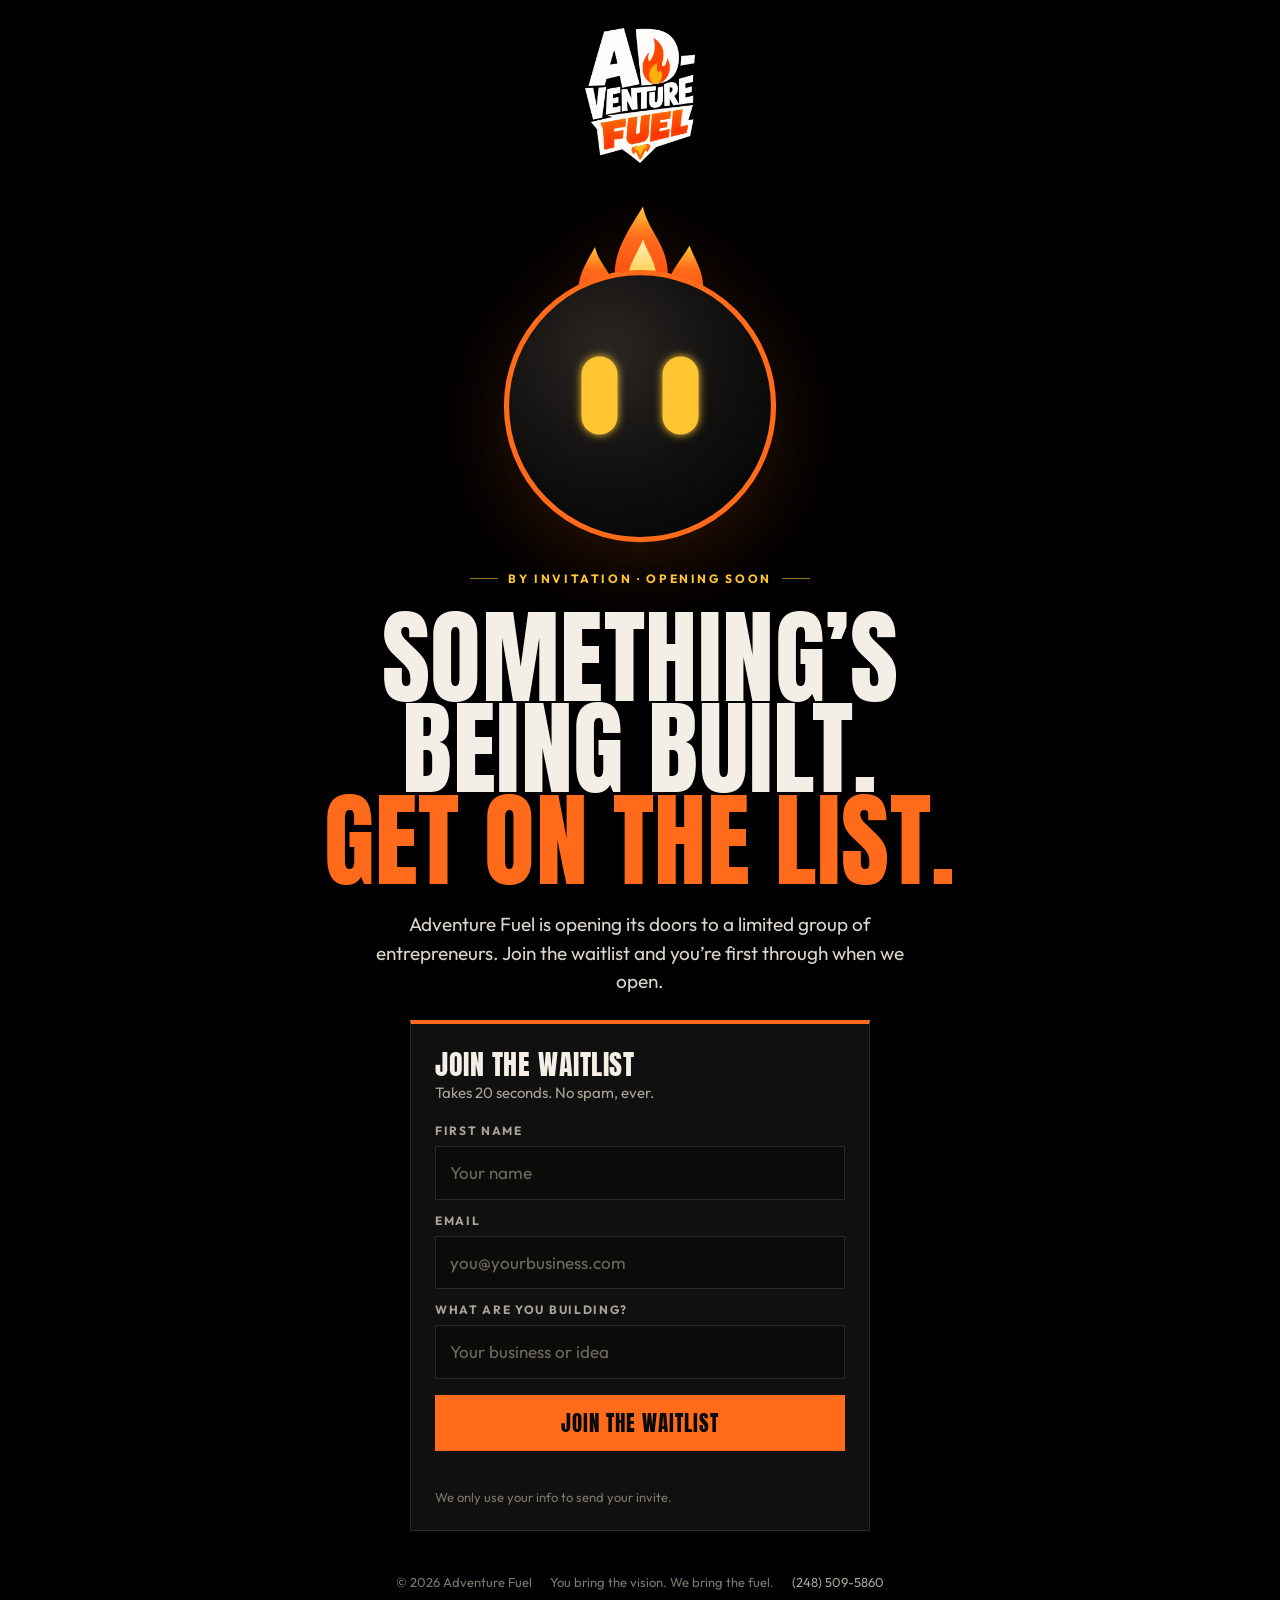
==== commit b6cf7e8e: "Waitlist: plain black, no stripes, add the big Fuel bot The bot from the old homepage now leads the " ====
--- a/index.html
+++ b/index.html
@@ -23,32 +23,32 @@
 --display:'Anton','Impact','Arial Narrow',sans-serif;--body:'Outfit','Avenir Next','Segoe UI',system-ui,sans-serif;color-scheme:dark}
 *{box-sizing:border-box}
 html,body{height:100%}
-html{background:var(--ink)}
-body{margin:0;min-height:100%;background:var(--ink);color:var(--cream);font-family:var(--body);font-size:17px;line-height:1.5;-webkit-font-smoothing:antialiased;display:flex;flex-direction:column}
+html{background:#000}
+body{margin:0;min-height:100%;background:#000;color:var(--cream);font-family:var(--body);font-size:17px;line-height:1.5;-webkit-font-smoothing:antialiased;display:flex;flex-direction:column}
 [hidden]{display:none!important}
 a{color:var(--cream)}a:hover{color:var(--orange)}
 :focus-visible{outline:3px solid var(--gold);outline-offset:3px}
 .sr{position:absolute;width:1px;height:1px;overflow:hidden;clip:rect(0 0 0 0);white-space:nowrap}
-/* backdrop: halftone + low orange glow + racing stripes */
-.bg{position:fixed;inset:0;z-index:0;pointer-events:none;
-  background:
-    radial-gradient(60% 45% at 50% 108%, rgba(255,107,26,.28), rgba(255,107,26,0) 70%),
-    radial-gradient(40% 30% at 50% 0%, rgba(255,198,51,.06), rgba(255,198,51,0) 70%),
-    radial-gradient(rgba(255,255,255,.055) 1px, transparent 1.6px) 0 0/9px 9px}
-.stripes{position:fixed;top:0;bottom:0;right:6%;display:flex;gap:10px;z-index:0;pointer-events:none;opacity:.85}
-.stripes i{display:block}
-.stripes i:nth-child(1){width:22px;background:var(--orange)}
-.stripes i:nth-child(2){width:12px;background:var(--gold)}
-.stripes i:nth-child(3){width:6px;background:var(--cream)}
-@media (max-width:900px){.stripes{display:none}}
-main{position:relative;z-index:1;flex:1;display:flex;flex-direction:column;align-items:center;justify-content:center;gap:28px;padding:40px 16px 24px;text-align:center}
-.logo{width:clamp(120px,22vw,170px);height:auto;filter:drop-shadow(0 10px 30px rgba(0,0,0,.6))}
+/* big bot */
+.botwrap{width:clamp(190px,30vw,300px);aspect-ratio:1;margin:6px auto 0;cursor:pointer;-webkit-tap-highlight-color:transparent}
+.botwrap svg{width:100%;height:100%;display:block;overflow:visible;filter:drop-shadow(0 18px 40px rgba(255,107,26,.18))}
+.fb-fl{transform-origin:50% 100%;transform-box:fill-box;animation:fbFlick 1.1s ease-in-out infinite alternate}
+.fb-fl.f2{animation-duration:.8s;animation-direction:alternate-reverse}
+.fb-fl.f3{animation-duration:1.4s}
+@keyframes fbFlick{0%{transform:scale(1,.92) skewX(-3deg)}50%{transform:scale(.97,1.06) skewX(2deg)}100%{transform:scale(1.02,.97) skewX(4deg)}}
+.fb-hop{animation:fbHop .55s cubic-bezier(.3,1.6,.5,1)}
+@keyframes fbHop{0%{transform:scale(1,1)}30%{transform:scale(1.06,.9)}60%{transform:scale(.96,1.06)}100%{transform:scale(1,1)}}
+.botwrap{transition:translate .9s cubic-bezier(.2,1.4,.4,1),opacity .5s}
+.botwrap.out{translate:0 40px;opacity:0}
+@media (prefers-reduced-motion:reduce){.fb-fl{animation:none}.botwrap{transition:none}.botwrap.out{translate:none;opacity:1}}
+main{position:relative;z-index:1;flex:1;display:flex;flex-direction:column;align-items:center;justify-content:center;gap:24px;padding:28px 16px 24px;text-align:center}
+.logo{width:clamp(84px,12vw,110px);height:auto}
 .eyebrow{display:inline-flex;align-items:center;gap:10px;font-size:12px;font-weight:700;letter-spacing:.22em;text-transform:uppercase;color:var(--gold)}
 .eyebrow::before,.eyebrow::after{content:"";width:28px;height:1px;background:currentColor;opacity:.6}
 h1{margin:0;font-family:var(--display);font-weight:400;text-transform:uppercase;font-size:clamp(46px,8.5vw,104px);line-height:.88;letter-spacing:.005em;text-wrap:balance;max-width:14ch}
 h1 span{color:var(--orange)}
 .sub{margin:0;max-width:46ch;font-size:clamp(17px,1.7vw,19px);color:#DAD5CB}
-.card{width:100%;max-width:460px;background:rgba(18,17,16,.92);border:1px solid var(--line);border-top:4px solid var(--orange);padding:26px 24px 22px;text-align:left;box-shadow:0 30px 80px rgba(0,0,0,.55);backdrop-filter:blur(6px)}
+.card{width:100%;max-width:460px;background:#111010;border:1px solid var(--line);border-top:4px solid var(--orange);padding:26px 24px 22px;text-align:left}
 .card h2{margin:0 0 4px;font-family:var(--display);font-weight:400;text-transform:uppercase;font-size:28px;line-height:1;letter-spacing:.02em}
 .card .note{margin:0 0 18px;font-size:15px;color:var(--muted)}
 form{display:grid;gap:12px}
@@ -76,11 +76,33 @@
 </style>
 </head>
 <body>
-<div class="bg" aria-hidden="true"></div>
-<div class="stripes" aria-hidden="true"><i></i><i></i><i></i></div>
 
 <main>
-  <img class="logo rise" src="/assets/af-logo.png" alt="Adventure Fuel" width="170" height="170">
+  <img class="logo" src="/assets/af-logo.png" alt="Adventure Fuel" width="110" height="110">
+  <div class="botwrap out" id="fbHead" role="img" aria-label="The Adventure Fuel bot, a flame-topped black orb with glowing yellow eyes">
+<svg viewBox="0 -70 400 470" xmlns="http://www.w3.org/2000/svg" aria-hidden="true">
+<defs>
+<linearGradient id="fbF1" x1="0" y1="1" x2="0" y2="0"><stop offset="0" stop-color="#FF4A12"/><stop offset=".6" stop-color="#FF6B1A"/><stop offset="1" stop-color="#FFC633"/></linearGradient>
+<linearGradient id="fbF2" x1="0" y1="1" x2="0" y2="0"><stop offset="0" stop-color="#FFC633"/><stop offset="1" stop-color="#FFF1B8"/></linearGradient>
+<radialGradient id="fbHd" cx=".38" cy=".3" r=".8"><stop offset="0" stop-color="#2A2622"/><stop offset=".55" stop-color="#121110"/><stop offset="1" stop-color="#050505"/></radialGradient>
+<filter id="fbGlow" x="-50%" y="-50%" width="200%" height="200%"><feGaussianBlur stdDeviation="6" result="b"/><feMerge><feMergeNode in="b"/><feMergeNode in="SourceGraphic"/></feMerge></filter>
+</defs>
+<g id="fbBody">
+<g transform="translate(0 6)">
+<path class="fb-fl" fill="url(#fbF1)" d="M120 70 C112 40 128 18 140 -4 C146 22 168 32 166 62 Z"/>
+<path class="fb-fl f2" fill="url(#fbF1)" d="M168 46 C160 6 186 -28 204 -58 C210 -24 244 -2 236 46 Z"/>
+<path class="fb-fl f3" fill="url(#fbF1)" d="M236 60 C236 30 254 16 266 -6 C276 20 290 34 282 72 Z"/>
+<path class="fb-fl f2" fill="url(#fbF2)" d="M184 46 C182 22 196 6 204 -14 C212 8 226 22 220 46 Z"/>
+</g>
+<circle cx="200" cy="214" r="178" fill="url(#fbHd)"/>
+<circle cx="200" cy="214" r="178" fill="none" stroke="#FF6B1A" stroke-width="7"/>
+<g filter="url(#fbGlow)">
+<g id="fbEyeL" transform="translate(146 200)"><rect x="-24" y="-52" width="48" height="104" rx="24" fill="#FFC633"/></g>
+<g id="fbEyeR" transform="translate(254 200)"><rect x="-24" y="-52" width="48" height="104" rx="24" fill="#FFC633"/></g>
+</g>
+</g>
+</svg>
+  </div>
   <span class="eyebrow rise">By invitation · Opening soon</span>
   <h1 class="rise">Something’s being built. <span>Get on the list.</span></h1>
   <p class="sub rise">Adventure Fuel is opening its doors to a limited group of entrepreneurs. Join the waitlist and you’re first through when we open.</p>
@@ -113,6 +135,37 @@
   <a href="tel:+12485095860">(248) 509-5860</a>
 </footer>
 
+<script>
+(function(){
+  var head=document.getElementById('fbHead'), body=document.getElementById('fbBody'), eL=document.getElementById('fbEyeL'), eR=document.getElementById('fbEyeR');
+  if(!head) return;
+  var reduce=window.matchMedia('(prefers-reduced-motion: reduce)').matches;
+  requestAnimationFrame(function(){ head.classList.remove('out'); });
+  if(reduce) return;
+  var tx=0,ty=0,cx=0,cy=0,lastMove=0,bT=0,idleT=0,wander=[0,0],happyT=0;
+  function aim(px,py){var r=head.getBoundingClientRect(),x=r.left+r.width*.5,y=r.top+r.height*.6;var dx=px-x,dy=py-y,d=Math.hypot(dx,dy)||1,m=Math.min(1,d/420);tx=dx/d*m;ty=dy/d*m;lastMove=performance.now();}
+  function hop(){body.classList.remove('fb-hop');void body.getBoundingClientRect();body.classList.add('fb-hop');}
+  function happy(){happyT=performance.now()+900;}
+  window.AFBot={hop:hop,happy:happy,lookAt:function(el){var r=el.getBoundingClientRect();aim(r.left+r.width/2,r.top+r.height/2);}};
+  window.addEventListener('pointermove',function(e){aim(e.clientX,e.clientY)},{passive:true});
+  head.addEventListener('pointerdown',function(e){aim(e.clientX,e.clientY);hop();happy();});
+  document.addEventListener('focusin',function(e){if(e.target.matches('input,button')) AFBot.lookAt(e.target);});
+  document.addEventListener('input',function(e){if(e.target.matches('input')) AFBot.lookAt(e.target);});
+  function nextBlink(t){bT=t+2200+Math.random()*3200;}
+  nextBlink(performance.now());
+  function tick(t){
+    if(t-lastMove>2200){if(t>idleT){wander=[(Math.random()*2-1)*.9,(Math.random()*2-1)*.6];idleT=t+900+Math.random()*1600;}tx=wander[0];ty=wander[1];}
+    cx+=(tx-cx)*.12;cy+=(ty-cy)*.12;
+    var b=1;if(t>bT){var k=(t-bT)/170;if(k<1){b=Math.max(.08,Math.abs(1-2*k));}else{nextBlink(t);if(Math.random()<.25)bT=t+220;}}
+    var sq=t<happyT?.42:1, ex=cx*30, ey=cy*26, near=1-Math.abs(cx)*.12;
+    eL.setAttribute('transform','translate('+(146+ex)+' '+(200+ey)+') scale('+(cx<0?near:1)+' '+(b*sq)+')');
+    eR.setAttribute('transform','translate('+(254+ex)+' '+(200+ey)+') scale('+(cx>0?near:1)+' '+(b*sq)+')');
+    body.setAttribute('transform','rotate('+(cx*4)+' 200 380) translate('+(cx*6)+' '+(cy*4)+')');
+    requestAnimationFrame(tick);
+  }
+  requestAnimationFrame(tick);
+})();
+</script>
 <script src="/assets/js/config.js"></script>
 <script>
 (function(){
@@ -123,6 +176,7 @@
     var d=document.getElementById('done'); d.hidden=false;
     if(name) document.getElementById('doneMsg').textContent='Thanks, '+name+'. We’ll reach out the moment doors open. Keep building.';
     d.focus({preventScroll:true});
+    if(window.AFBot){AFBot.hop();AFBot.happy();setTimeout(AFBot.happy,950);}
     try{localStorage.setItem('afWaitlist','1')}catch(e){}
   }
   f.addEventListener('submit',function(e){
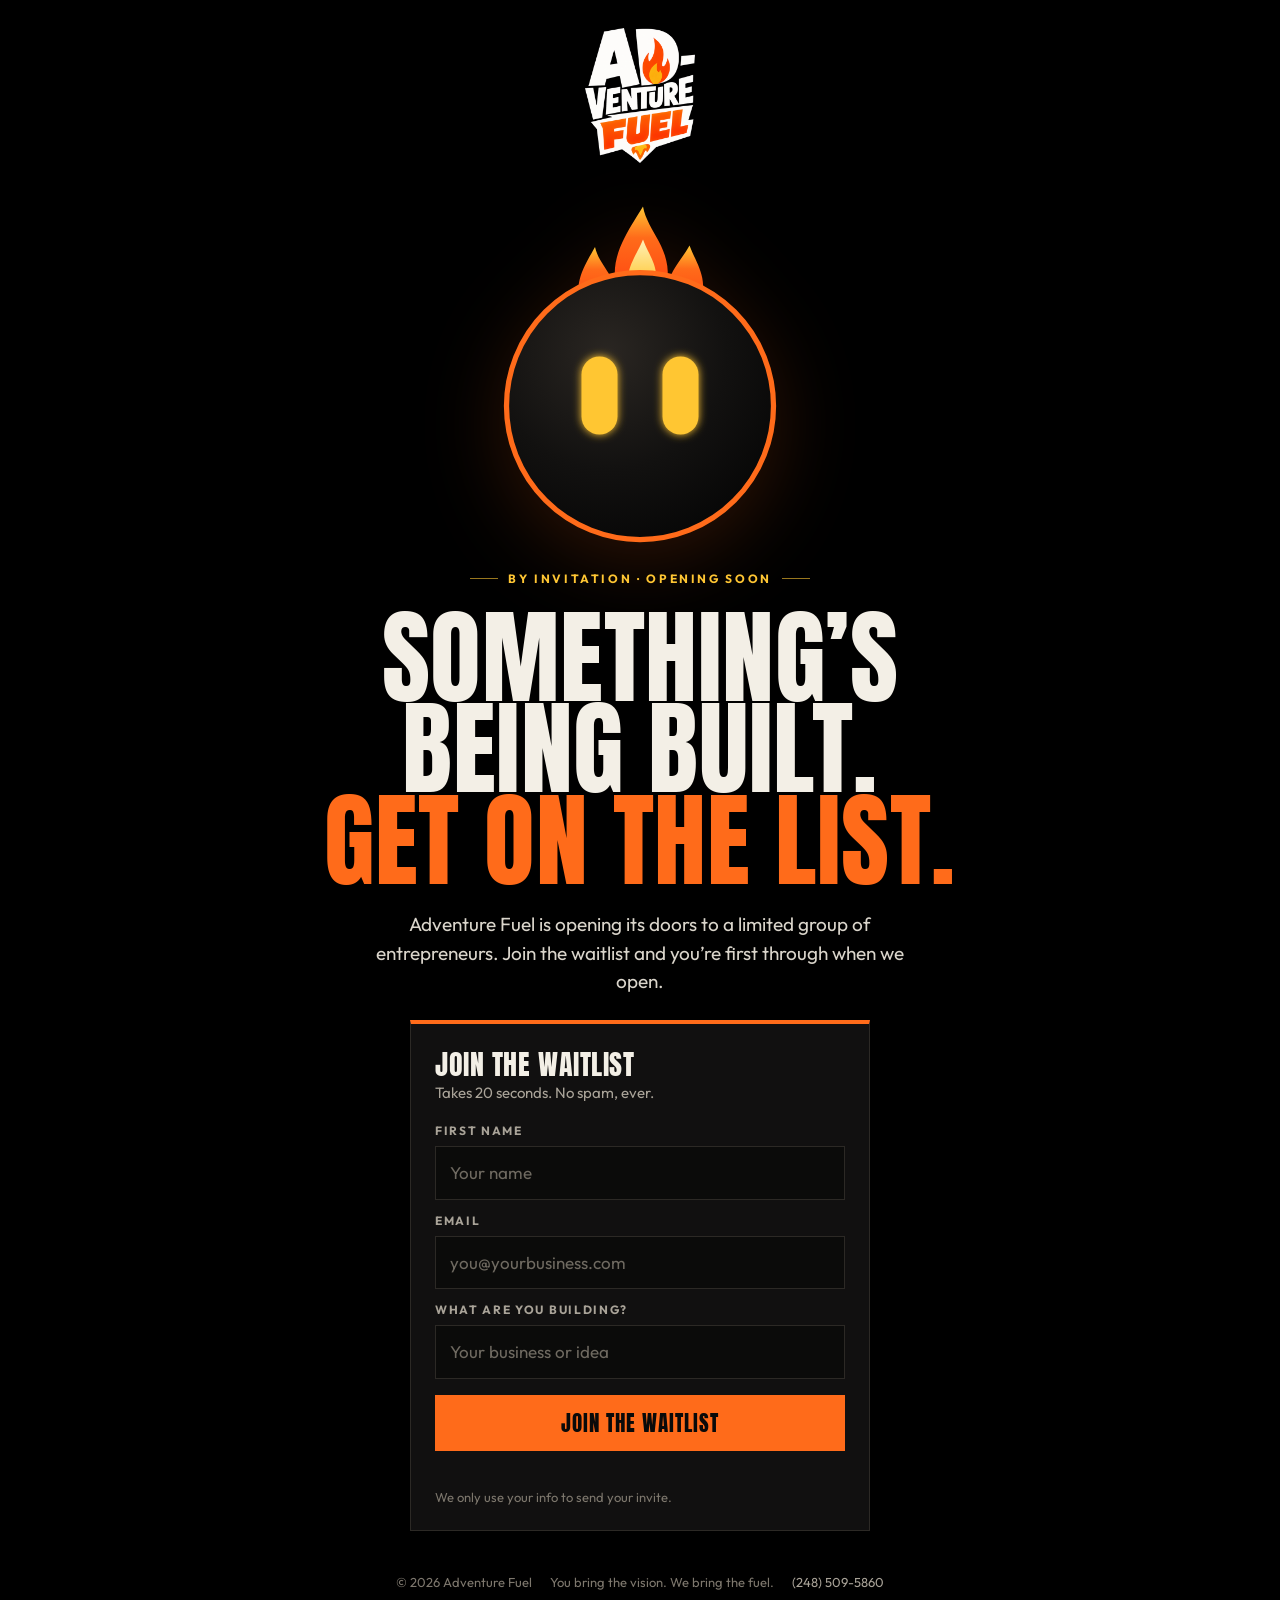
==== commit c3a361fd: "Waitlist bot: CSS entrance so it always appears Co-Authored-By: Claude Opus 5.5 <noreply@anthropic.c" ====
--- a/index.html
+++ b/index.html
@@ -38,9 +38,9 @@
 @keyframes fbFlick{0%{transform:scale(1,.92) skewX(-3deg)}50%{transform:scale(.97,1.06) skewX(2deg)}100%{transform:scale(1.02,.97) skewX(4deg)}}
 .fb-hop{animation:fbHop .55s cubic-bezier(.3,1.6,.5,1)}
 @keyframes fbHop{0%{transform:scale(1,1)}30%{transform:scale(1.06,.9)}60%{transform:scale(.96,1.06)}100%{transform:scale(1,1)}}
-.botwrap{transition:translate .9s cubic-bezier(.2,1.4,.4,1),opacity .5s}
-.botwrap.out{translate:0 40px;opacity:0}
-@media (prefers-reduced-motion:reduce){.fb-fl{animation:none}.botwrap{transition:none}.botwrap.out{translate:none;opacity:1}}
+@media (prefers-reduced-motion:no-preference){.botwrap{animation:botIn .9s cubic-bezier(.2,1.4,.4,1) both}}
+@keyframes botIn{from{translate:0 40px;opacity:0}to{translate:0 0;opacity:1}}
+@media (prefers-reduced-motion:reduce){.fb-fl{animation:none}}
 main{position:relative;z-index:1;flex:1;display:flex;flex-direction:column;align-items:center;justify-content:center;gap:24px;padding:28px 16px 24px;text-align:center}
 .logo{width:clamp(84px,12vw,110px);height:auto}
 .eyebrow{display:inline-flex;align-items:center;gap:10px;font-size:12px;font-weight:700;letter-spacing:.22em;text-transform:uppercase;color:var(--gold)}
@@ -79,7 +79,7 @@
 
 <main>
   <img class="logo" src="/assets/af-logo.png" alt="Adventure Fuel" width="110" height="110">
-  <div class="botwrap out" id="fbHead" role="img" aria-label="The Adventure Fuel bot, a flame-topped black orb with glowing yellow eyes">
+  <div class="botwrap" id="fbHead" role="img" aria-label="The Adventure Fuel bot, a flame-topped black orb with glowing yellow eyes">
 <svg viewBox="0 -70 400 470" xmlns="http://www.w3.org/2000/svg" aria-hidden="true">
 <defs>
 <linearGradient id="fbF1" x1="0" y1="1" x2="0" y2="0"><stop offset="0" stop-color="#FF4A12"/><stop offset=".6" stop-color="#FF6B1A"/><stop offset="1" stop-color="#FFC633"/></linearGradient>
@@ -140,7 +140,6 @@
   var head=document.getElementById('fbHead'), body=document.getElementById('fbBody'), eL=document.getElementById('fbEyeL'), eR=document.getElementById('fbEyeR');
   if(!head) return;
   var reduce=window.matchMedia('(prefers-reduced-motion: reduce)').matches;
-  requestAnimationFrame(function(){ head.classList.remove('out'); });
   if(reduce) return;
   var tx=0,ty=0,cx=0,cy=0,lastMove=0,bT=0,idleT=0,wander=[0,0],happyT=0;
   function aim(px,py){var r=head.getBoundingClientRect(),x=r.left+r.width*.5,y=r.top+r.height*.6;var dx=px-x,dy=py-y,d=Math.hypot(dx,dy)||1,m=Math.min(1,d/420);tx=dx/d*m;ty=dy/d*m;lastMove=performance.now();}
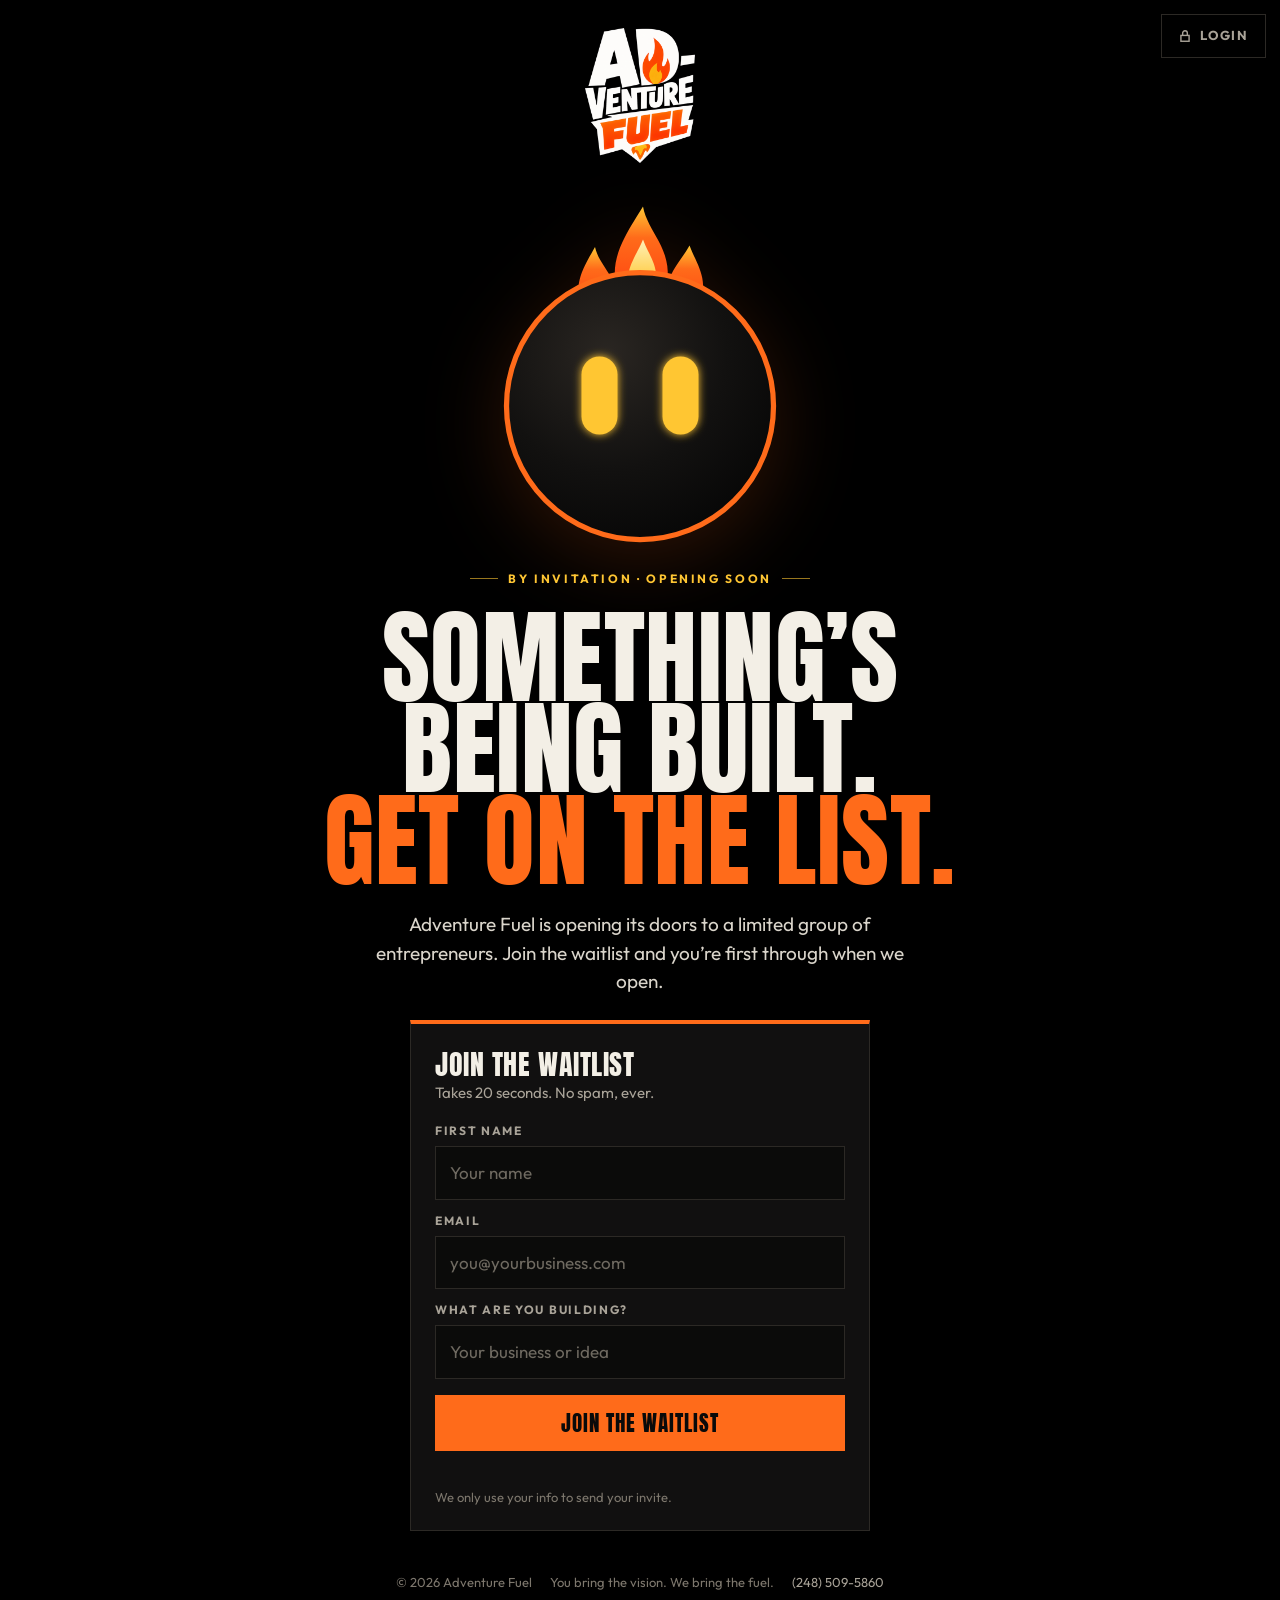
==== commit 9eb237d2: "Add member login to reach the full site while closed - Login button on the waitlist page goes to /lo" ====
--- a/index.html
+++ b/index.html
@@ -29,6 +29,8 @@
 a{color:var(--cream)}a:hover{color:var(--orange)}
 :focus-visible{outline:3px solid var(--gold);outline-offset:3px}
 .sr{position:absolute;width:1px;height:1px;overflow:hidden;clip:rect(0 0 0 0);white-space:nowrap}
+.login{position:fixed;top:calc(14px + env(safe-area-inset-top,0px));right:14px;z-index:5;text-decoration:none;font-weight:700;font-size:13px;letter-spacing:.14em;text-transform:uppercase;color:#A9A398;border:1px solid #2C2925;padding:11px 16px;min-height:44px;display:inline-flex;align-items:center;gap:8px;background:#000}
+.login:hover{color:#FF6B1A;border-color:#FF6B1A}
 /* big bot */
 .botwrap{width:clamp(190px,30vw,300px);aspect-ratio:1;margin:6px auto 0;cursor:pointer;-webkit-tap-highlight-color:transparent}
 .botwrap svg{width:100%;height:100%;display:block;overflow:visible;filter:drop-shadow(0 18px 40px rgba(255,107,26,.18))}
@@ -39,7 +41,7 @@
 .fb-hop{animation:fbHop .55s cubic-bezier(.3,1.6,.5,1)}
 @keyframes fbHop{0%{transform:scale(1,1)}30%{transform:scale(1.06,.9)}60%{transform:scale(.96,1.06)}100%{transform:scale(1,1)}}
 @media (prefers-reduced-motion:no-preference){.botwrap{animation:botIn .9s cubic-bezier(.2,1.4,.4,1) both}}
-@keyframes botIn{from{translate:0 40px;opacity:0}to{translate:0 0;opacity:1}}
+@keyframes botIn{from{translate:0 40px}to{translate:0 0}}
 @media (prefers-reduced-motion:reduce){.fb-fl{animation:none}}
 main{position:relative;z-index:1;flex:1;display:flex;flex-direction:column;align-items:center;justify-content:center;gap:24px;padding:28px 16px 24px;text-align:center}
 .logo{width:clamp(84px,12vw,110px);height:auto}
@@ -77,6 +79,7 @@
 </head>
 <body>
 
+<a class="login" href="/login/"><svg width="14" height="14" viewBox="0 0 24 24" fill="none" stroke="currentColor" stroke-width="2.4" stroke-linecap="square" aria-hidden="true"><rect x="5" y="11" width="14" height="10"/><path d="M8 11V7a4 4 0 0 1 8 0v4"/></svg>Login</a>
 <main>
   <img class="logo" src="/assets/af-logo.png" alt="Adventure Fuel" width="110" height="110">
   <div class="botwrap" id="fbHead" role="img" aria-label="The Adventure Fuel bot, a flame-topped black orb with glowing yellow eyes">
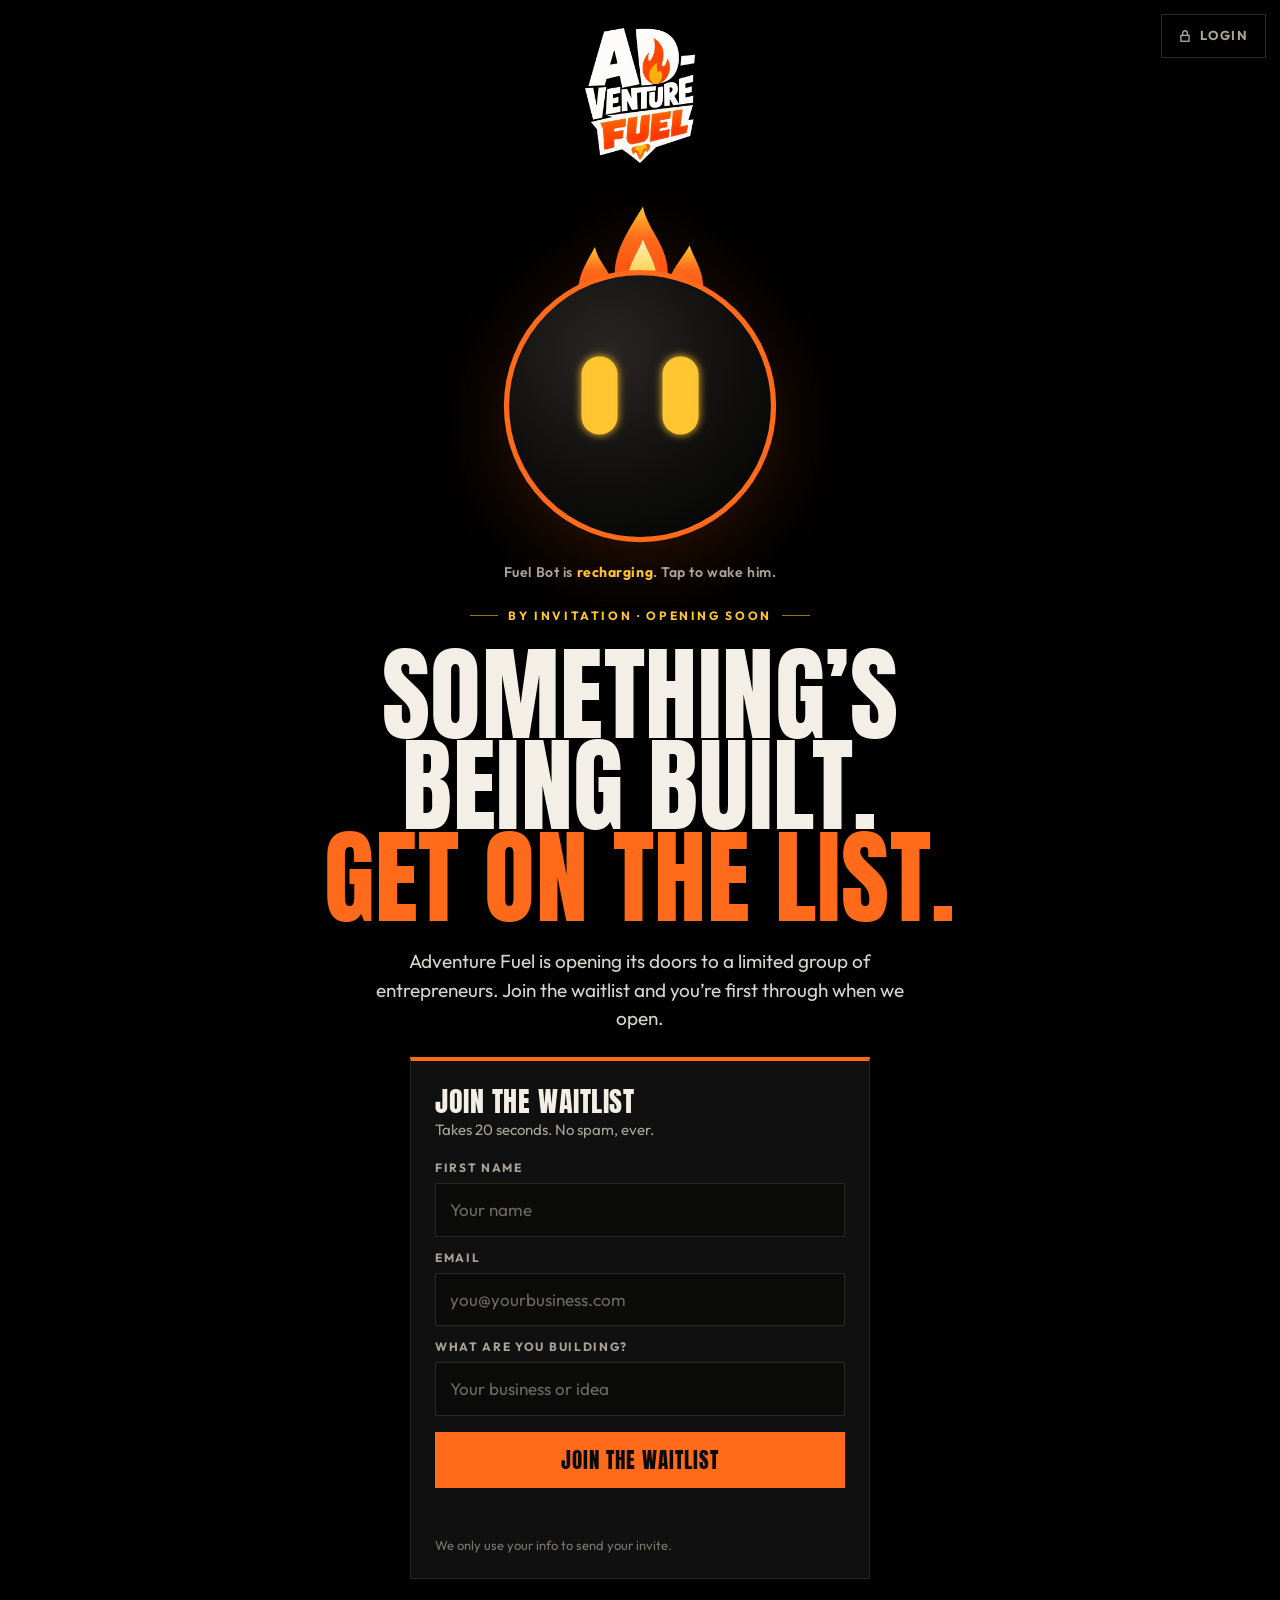
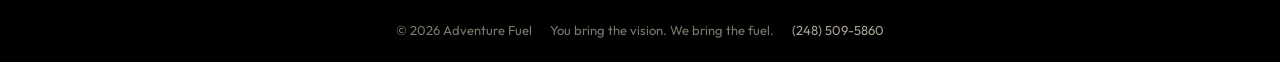
==== commit 59658cc3: "Fuel Bot moods by time of day Uses the visitor's local clock: - 10p-5a night: snoozing, closed eyes," ====
--- a/index.html
+++ b/index.html
@@ -1,3 +1,37 @@
+<linearGradient id="fbRb" x1="0" y1="1" x2="0" y2="0">
+<stop offset="0" stop-color="#FF3B3B"><animate attributeName="stop-color" values="#FF3B3B;#FFB020;#3BE36B;#2E8BFF;#B04BFF;#FF3B3B" dur="1.6s" repeatCount="indefinite"/></stop>
+<stop offset=".55" stop-color="#FFB020"><animate attributeName="stop-color" values="#FFB020;#3BE36B;#2E8BFF;#B04BFF;#FF3B3B;#FFB020" dur="1.6s" repeatCount="indefinite"/></stop>
+<stop offset="1" stop-color="#3BE36B"><animate attributeName="stop-color" values="#3BE36B;#2E8BFF;#B04BFF;#FF3B3B;#FFB020;#3BE36B" dur="1.6s" repeatCount="indefinite"/></stop>
+</linearGradient>
+<g id="fbMood">
+<g id="fbFlip">
+<g id="fbBody">
+<g id="fbFlames" transform="translate(0 6)">
+<path class="fb-fl" fill="url(#fbF1)" d="M120 70 C112 40 128 18 140 -4 C146 22 168 32 166 62 Z"/>
+<path class="fb-fl f2" fill="url(#fbF1)" d="M168 46 C160 6 186 -28 204 -58 C210 -24 244 -2 236 46 Z"/>
+<path class="fb-fl f3" fill="url(#fbF1)" d="M236 60 C236 30 254 16 266 -6 C276 20 290 34 282 72 Z"/>
+<path class="fb-fl f2 core" fill="url(#fbF2)" d="M184 46 C182 22 196 6 204 -14 C212 8 226 22 220 46 Z"/>
+</g>
+<circle cx="200" cy="214" r="178" fill="url(#fbHd)"/>
+<circle id="fbRing" cx="200" cy="214" r="178" fill="none" stroke="#FF6B1A" stroke-width="7"/>
+<g id="fbEyes" filter="url(#fbGlow)">
+<g id="fbEyeL" transform="translate(146 200)"><rect x="-24" y="-52" width="48" height="104" rx="24" fill="#FFC633"/></g>
+<g id="fbEyeR" transform="translate(254 200)"><rect x="-24" y="-52" width="48" height="104" rx="24" fill="#FFC633"/></g>
+</g>
+</g>
+</g>
+<g id="fbZ" aria-hidden="true">
+<text class="z z1" x="318" y="70">z</text>
+<text class="z z2" x="342" y="38">z</text>
+<text class="z z3" x="368" y="2">Z</text>
+</g>
+<g id="fbSparks" aria-hidden="true">
+<path class="sp s1" d="M40 120 l8 -20 l8 20 l20 8 l-20 8 l-8 20 l-8 -20 l-20 -8 Z"/>
+<path class="sp s2" d="M340 110 l6 -15 l6 15 l15 6 l-15 6 l-6 15 l-6 -15 l-15 -6 Z"/>
+<path class="sp s3" d="M24 300 l6 -15 l6 15 l15 6 l-15 6 l-6 15 l-6 -15 l-15 -6 Z"/>
+<path class="sp s4" d="M362 290 l8 -20 l8 20 l20 8 l-20 8 l-8 20 l-8 -20 l-20 -8 Z"/>
+</g>
+</g>
 <!doctype html>
 <html lang="en">
 <head>
@@ -31,6 +65,51 @@
 .sr{position:absolute;width:1px;height:1px;overflow:hidden;clip:rect(0 0 0 0);white-space:nowrap}
 .login{position:fixed;top:calc(14px + env(safe-area-inset-top,0px));right:14px;z-index:5;text-decoration:none;font-weight:700;font-size:13px;letter-spacing:.14em;text-transform:uppercase;color:#A9A398;border:1px solid #2C2925;padding:11px 16px;min-height:44px;display:inline-flex;align-items:center;gap:8px;background:#000}
 .login:hover{color:#FF6B1A;border-color:#FF6B1A}
+/* bot moods (by the visitor's local time) */
+.botsay{margin:-8px 0 0;min-height:1.4em;font-size:14px;font-weight:600;letter-spacing:.04em;color:#A9A398}
+.botsay b{color:#FFC633;font-weight:700}
+#fbMood,#fbFlip,#fbFlames{transform-box:fill-box}
+#fbFlip{transform-origin:50% 60%;transition:transform .7s cubic-bezier(.3,1.5,.5,1)}
+.flipped #fbFlip{transform:rotate(180deg)}
+#fbFlames{transform-origin:50% 100%;transition:transform .8s ease,opacity .8s ease}
+#fbZ,#fbSparks{display:none}
+.z{font-family:'Anton',Impact,sans-serif;fill:#F3EFE6;font-size:34px;opacity:0;transform-box:fill-box}
+.sp{fill:#FFF1B8;opacity:0;transform-box:fill-box;transform-origin:center}
+#fbEyes rect{transition:fill .8s}
+/* night: snooze */
+.m-night #fbZ{display:block}
+.m-night #fbFlames{transform:translate(0px,6px) scale(.62);opacity:.55}
+.m-night #fbRing{stroke:#C2560F}
+.m-night #fbEyes rect{fill:#E0A82A}
+/* morning: waking up */
+.m-morning #fbFlames{transform:translate(0px,6px) scale(.85)}
+/* power hour */
+.m-power .fb-fl:not(.core){fill:url(#fbRb)}
+.m-power #fbFlames{transform:translate(0px,6px) scale(1.28)}
+.m-power #fbSparks{display:block}
+.m-power #fbEyes rect{fill:#FFE27A}
+.m-power .botsay b{color:#FF6B1A}
+/* evening: golden hour */
+.m-evening #fbEyes rect{fill:#FFB020}
+.m-late #fbFlames{transform:translate(0px,6px) scale(.78);opacity:.8}
+.m-late #fbEyes rect{fill:#F0B030}
+@media (prefers-reduced-motion:no-preference){
+  .m-night #fbMood{transform-origin:50% 100%;animation:breathe 4.2s ease-in-out infinite}
+  @keyframes breathe{0%,100%{transform:scale(1,1) rotate(-3deg)}50%{transform:scale(1.03,.98) rotate(-3deg)}}
+  .m-night .z{animation:zfloat 3.6s ease-out infinite}
+  .m-night .z2{animation-delay:1.2s}.m-night .z3{animation-delay:2.4s}
+  @keyframes zfloat{0%{opacity:0;transform:translate(0,14px) scale(.6)}20%{opacity:.9}100%{opacity:0;transform:translate(16px,-26px) scale(1.15)}}
+  .m-power #fbMood{animation:jitter .16s steps(2) infinite}
+  @keyframes jitter{0%{transform:translate(2px,-1px) rotate(.6deg)}25%{transform:translate(-2px,1px) rotate(-.5deg)}50%{transform:translate(1px,2px) rotate(.4deg)}75%{transform:translate(-1px,-2px) rotate(-.6deg)}100%{transform:translate(2px,1px)}}
+  .m-power .sp{animation:spark 1.4s ease-out infinite}
+  .m-power .s2{animation-delay:.35s}.m-power .s3{animation-delay:.7s}.m-power .s4{animation-delay:1.05s}
+  @keyframes spark{0%{opacity:0;transform:scale(.2) rotate(0)}30%{opacity:1;transform:scale(1.1) rotate(25deg)}100%{opacity:0;transform:scale(.4) rotate(70deg)}}
+  .m-power .fb-fl{animation-duration:.45s}
+  .stretching #fbMood{transform-origin:50% 100%;animation:stretch 1.6s ease-in-out}
+  @keyframes stretch{0%,100%{transform:scale(1,1)}35%{transform:scale(.93,1.12)}60%{transform:scale(1.05,.95)}}
+  .m-evening #fbMood{transform-origin:50% 100%;animation:sway 5s ease-in-out infinite}
+  @keyframes sway{0%,100%{transform:rotate(-2.5deg)}50%{transform:rotate(2.5deg)}}
+}
 /* big bot */
 .botwrap{width:clamp(190px,30vw,300px);aspect-ratio:1;margin:6px auto 0;cursor:pointer;-webkit-tap-highlight-color:transparent}
 .botwrap svg{width:100%;height:100%;display:block;overflow:visible;filter:drop-shadow(0 18px 40px rgba(255,107,26,.18))}
@@ -106,6 +185,7 @@
 </g>
 </svg>
   </div>
+  <p class="botsay" id="botSay" aria-live="polite"></p>
   <span class="eyebrow rise">By invitation · Opening soon</span>
   <h1 class="rise">Something’s being built. <span>Get on the list.</span></h1>
   <p class="sub rise">Adventure Fuel is opening its doors to a limited group of entrepreneurs. Join the waitlist and you’re first through when we open.</p>
@@ -140,28 +220,85 @@
 
 <script>
 (function(){
-  var head=document.getElementById('fbHead'), body=document.getElementById('fbBody'), eL=document.getElementById('fbEyeL'), eR=document.getElementById('fbEyeR');
+  var head=document.getElementById('fbHead'), body=document.getElementById('fbBody'), eL=document.getElementById('fbEyeL'), eR=document.getElementById('fbEyeR'), say=document.getElementById('botSay');
   if(!head) return;
   var reduce=window.matchMedia('(prefers-reduced-motion: reduce)').matches;
+
+  /* ---- moods by the visitor's local clock ---- */
+  var MOODS={
+    night:  {say:'Fuel Bot is <b>recharging</b>. Tap to wake him.', eye:.1,  track:false, ease:.05},
+    morning:{say:'Fuel Bot is <b>waking up</b>. Coffee first.',     eye:.55, track:true,  ease:.07},
+    day:    {say:'Fuel Bot is <b>on the clock</b>.',                 eye:1,   track:true,  ease:.12},
+    power:  {say:'11 to 1 is <b>power hour</b>. Fully charged.',      eye:1.08,track:true,  ease:.22},
+    afternoon:{say:'Fuel Bot is <b>cruising</b> through the afternoon.', eye:1, track:true, ease:.12},
+    evening:{say:'<b>Golden hour.</b> Fuel Bot is winding down.',     eye:.85, track:true,  ease:.07},
+    late:   {say:'Fuel Bot is <b>getting sleepy</b>.',                eye:.6,  track:true,  ease:.05}
+  };
+  function moodFor(h){ if(h>=22||h<5) return 'night'; if(h<8) return 'morning'; if(h<11) return 'day'; if(h<13) return 'power'; if(h<17) return 'afternoon'; if(h<20) return 'evening'; return 'late'; }
+  var forced=(new URLSearchParams(location.search).get('bot')||'').toLowerCase();
+  var mood='', M=MOODS.day;
+  function setMood(){
+    var m=MOODS[forced]?forced:moodFor(new Date().getHours());
+    if(m===mood) return;
+    Object.keys(MOODS).forEach(function(k){head.classList.toggle('m-'+k,k===m)});
+    mood=m; M=MOODS[m]; say.innerHTML=M.say;
+  }
+  setMood(); setInterval(setMood,60000);
+
+  var tx=0,ty=0,cx=0,cy=0,lastMove=0,bT=0,idleT=0,wander=[0,0],happyT=0,wakeT=0,nodT=0,nodEnd=0,yawnT=0;
+  function now(){return performance.now()}
+  function aim(px,py){var r=head.getBoundingClientRect(),x=r.left+r.width*.5,y=r.top+r.height*.6;var dx=px-x,dy=py-y,d=Math.hypot(dx,dy)||1,m=Math.min(1,d/420);tx=dx/d*m;ty=dy/d*m;lastMove=now();}
+  function hop(){body.classList.remove('fb-hop');void body.getBoundingClientRect();body.classList.add('fb-hop');}
+  function happy(){happyT=now()+900;}
+  function awake(){return M.track||now()<wakeT;}
+  function flip(){ if(head.classList.contains('flipped')) return; head.classList.add('flipped'); hop(); setTimeout(function(){head.classList.remove('flipped'); hop();},2600); }
+  function stretch(){ head.classList.remove('stretching'); void head.offsetWidth; head.classList.add('stretching'); setTimeout(function(){head.classList.remove('stretching')},1700); }
+  window.AFBot={hop:hop,happy:happy,flip:flip,lookAt:function(el){var r=el.getBoundingClientRect();aim(r.left+r.width/2,r.top+r.height/2);}};
   if(reduce) return;
-  var tx=0,ty=0,cx=0,cy=0,lastMove=0,bT=0,idleT=0,wander=[0,0],happyT=0;
-  function aim(px,py){var r=head.getBoundingClientRect(),x=r.left+r.width*.5,y=r.top+r.height*.6;var dx=px-x,dy=py-y,d=Math.hypot(dx,dy)||1,m=Math.min(1,d/420);tx=dx/d*m;ty=dy/d*m;lastMove=performance.now();}
-  function hop(){body.classList.remove('fb-hop');void body.getBoundingClientRect();body.classList.add('fb-hop');}
-  function happy(){happyT=performance.now()+900;}
-  window.AFBot={hop:hop,happy:happy,lookAt:function(el){var r=el.getBoundingClientRect();aim(r.left+r.width/2,r.top+r.height/2);}};
-  window.addEventListener('pointermove',function(e){aim(e.clientX,e.clientY)},{passive:true});
-  head.addEventListener('pointerdown',function(e){aim(e.clientX,e.clientY);hop();happy();});
-  document.addEventListener('focusin',function(e){if(e.target.matches('input,button')) AFBot.lookAt(e.target);});
-  document.addEventListener('input',function(e){if(e.target.matches('input')) AFBot.lookAt(e.target);});
-  function nextBlink(t){bT=t+2200+Math.random()*3200;}
-  nextBlink(performance.now());
+
+  window.addEventListener('pointermove',function(e){ if(awake()) aim(e.clientX,e.clientY); },{passive:true});
+  head.addEventListener('pointerdown',function(e){
+    if(mood==='night'&&now()>wakeT){ wakeT=now()+4500; say.innerHTML='Huh? <b>I’m up!</b> …mostly.'; setTimeout(function(){ if(mood==='night') say.innerHTML=M.say; },4500); }
+    aim(e.clientX,e.clientY); hop(); happy();
+    if(mood!=='night'&&Math.random()<.18) setTimeout(flip,350);
+  });
+  document.addEventListener('focusin',function(e){if(e.target.matches('input,button')&&awake()) AFBot.lookAt(e.target);});
+  document.addEventListener('input',function(e){if(e.target.matches('input')&&awake()) AFBot.lookAt(e.target);});
+
+  /* occasional tricks */
+  (function trick(){
+    var wait=mood==='power'?9000:mood==='afternoon'?16000:30000;
+    setTimeout(function(){
+      if(document.visibilityState==='visible'){
+        var r=Math.random();
+        if(mood==='afternoon'&&r<.6) flip();
+        else if(mood==='power'){ hop(); happy(); if(r<.35) setTimeout(flip,300); }
+        else if((mood==='day'||mood==='evening')&&r<.25) flip();
+        else if(mood==='morning') stretch();
+      }
+      trick();
+    }, wait*(0.7+Math.random()*0.8));
+  })();
+
+  function nextBlink(t){ var base=mood==='power'?1400:mood==='late'||mood==='morning'?3800:2200; bT=t+base+Math.random()*3200; }
+  nextBlink(now());
   function tick(t){
-    if(t-lastMove>2200){if(t>idleT){wander=[(Math.random()*2-1)*.9,(Math.random()*2-1)*.6];idleT=t+900+Math.random()*1600;}tx=wander[0];ty=wander[1];}
-    cx+=(tx-cx)*.12;cy+=(ty-cy)*.12;
-    var b=1;if(t>bT){var k=(t-bT)/170;if(k<1){b=Math.max(.08,Math.abs(1-2*k));}else{nextBlink(t);if(Math.random()<.25)bT=t+220;}}
+    var tracking=awake();
+    if(tracking&&t-lastMove>2200){ if(t>idleT){ var amp=mood==='power'?1:.9; wander=[(Math.random()*2-1)*amp,(Math.random()*2-1)*.6]; idleT=t+(mood==='power'?350:900)+Math.random()*(mood==='power'?600:1600); } tx=wander[0]; ty=wander[1]; }
+    if(!tracking){ tx=0; ty=.35; }
+    var ease=M.ease; cx+=(tx-cx)*ease; cy+=(ty-cy)*ease;
+
+    var open=t<wakeT?1.12:M.eye;
+    /* late: nods off now and then */
+    if(mood==='late'){ if(!nodT) nodT=t+6000+Math.random()*6000; if(t>nodT){ nodEnd=t+1500; nodT=t+7000+Math.random()*7000; } if(t<nodEnd) open=.08; }
+    /* morning: slow yawns (eyes squeeze, then open wide) */
+    if(mood==='morning'){ if(!yawnT) yawnT=t+5000; if(t>yawnT&&t<yawnT+1400){ var k=(t-yawnT)/1400; open=k<.6?.15:1; } else if(t>yawnT+1400){ yawnT=t+9000+Math.random()*6000; } }
+
+    var b=1; if(open>.2&&t>bT){var k2=(t-bT)/(mood==='morning'||mood==='late'?320:170); if(k2<1){b=Math.max(.08,Math.abs(1-2*k2));}else{nextBlink(t);if(Math.random()<.25)bT=t+220;}}
     var sq=t<happyT?.42:1, ex=cx*30, ey=cy*26, near=1-Math.abs(cx)*.12;
-    eL.setAttribute('transform','translate('+(146+ex)+' '+(200+ey)+') scale('+(cx<0?near:1)+' '+(b*sq)+')');
-    eR.setAttribute('transform','translate('+(254+ex)+' '+(200+ey)+') scale('+(cx>0?near:1)+' '+(b*sq)+')');
+    var sy=Math.max(.06,open*b*sq), sx=mood==='power'?1.06:1;
+    eL.setAttribute('transform','translate('+(146+ex)+' '+(200+ey)+') scale('+(sx*(cx<0?near:1))+' '+sy+')');
+    eR.setAttribute('transform','translate('+(254+ex)+' '+(200+ey)+') scale('+(sx*(cx>0?near:1))+' '+sy+')');
     body.setAttribute('transform','rotate('+(cx*4)+' 200 380) translate('+(cx*6)+' '+(cy*4)+')');
     requestAnimationFrame(tick);
   }
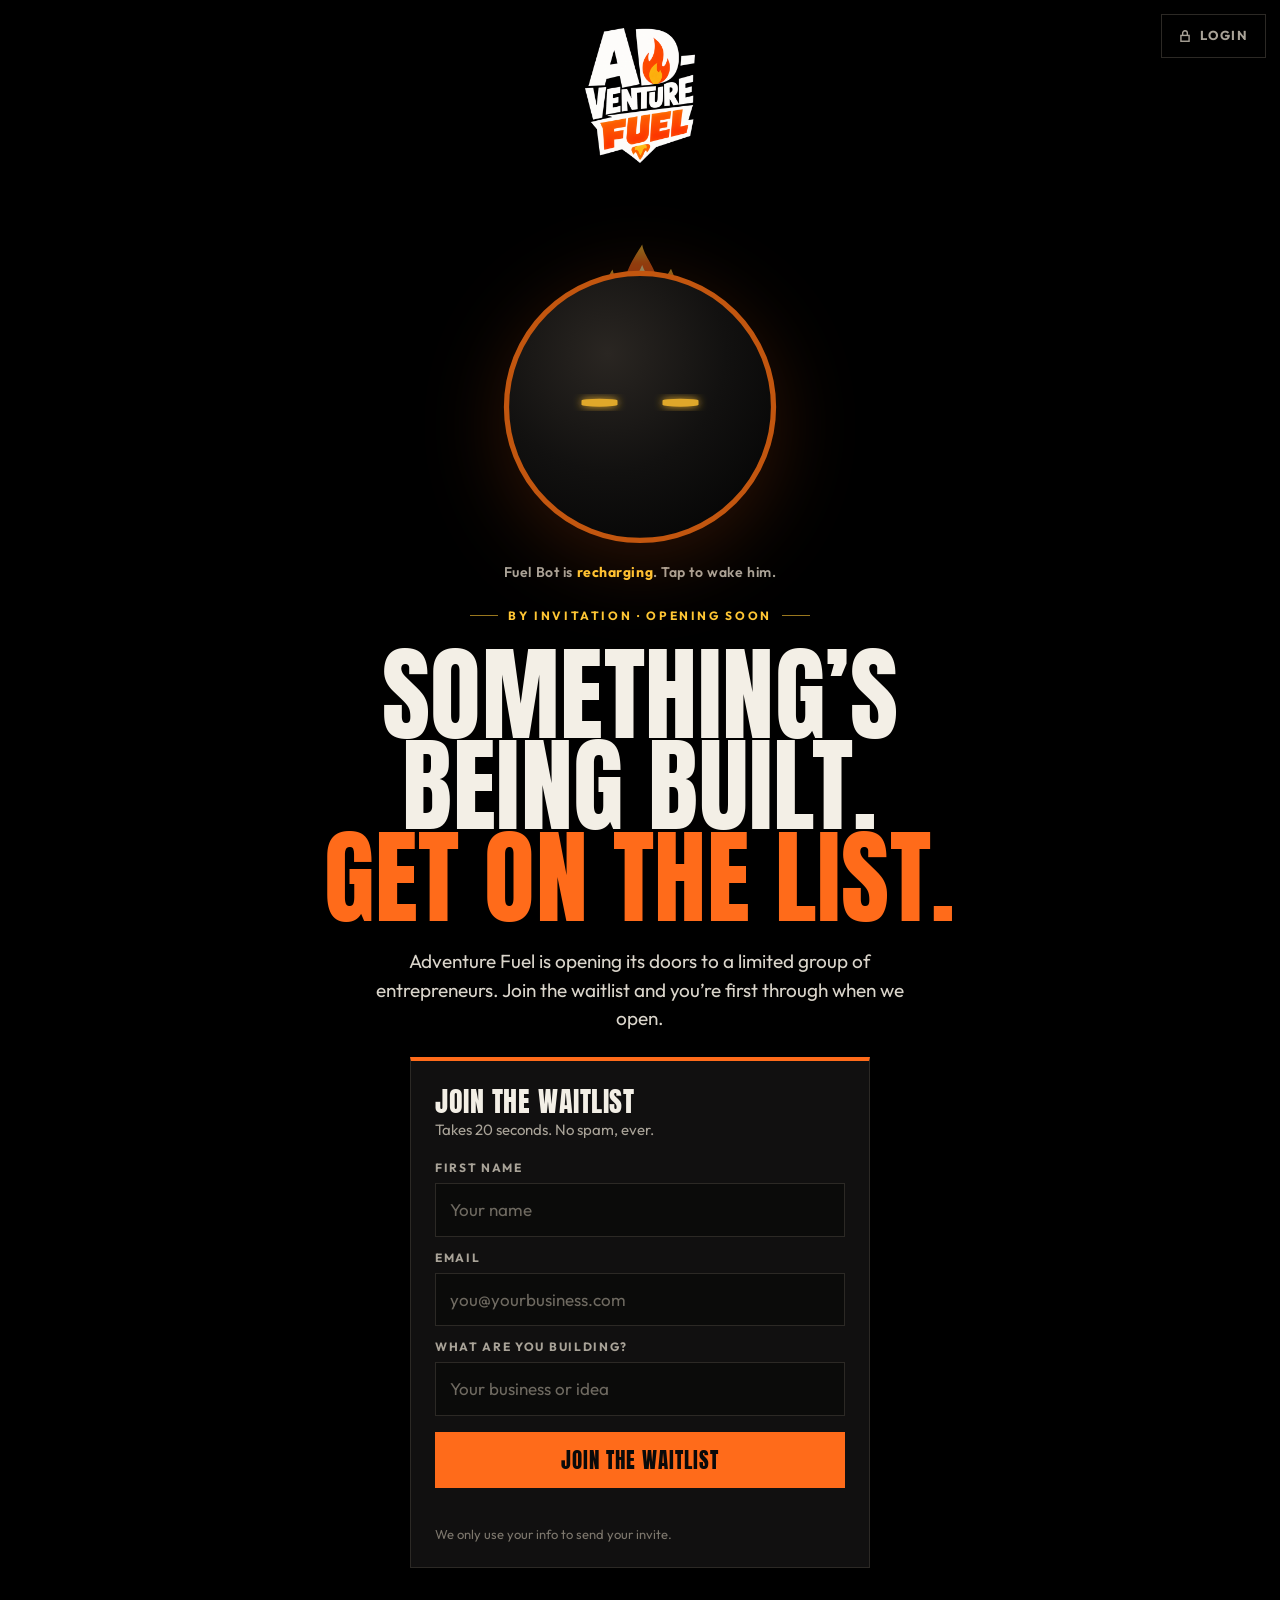
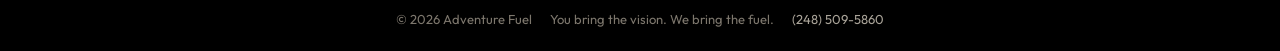
==== commit 1fe58968: "Fix: put the mood-ready bot SVG inside the bot Co-Authored-By: Claude Opus 5.5 <noreply@anthropic.co" ====
--- a/index.html
+++ b/index.html
@@ -1,37 +1,3 @@
-<linearGradient id="fbRb" x1="0" y1="1" x2="0" y2="0">
-<stop offset="0" stop-color="#FF3B3B"><animate attributeName="stop-color" values="#FF3B3B;#FFB020;#3BE36B;#2E8BFF;#B04BFF;#FF3B3B" dur="1.6s" repeatCount="indefinite"/></stop>
-<stop offset=".55" stop-color="#FFB020"><animate attributeName="stop-color" values="#FFB020;#3BE36B;#2E8BFF;#B04BFF;#FF3B3B;#FFB020" dur="1.6s" repeatCount="indefinite"/></stop>
-<stop offset="1" stop-color="#3BE36B"><animate attributeName="stop-color" values="#3BE36B;#2E8BFF;#B04BFF;#FF3B3B;#FFB020;#3BE36B" dur="1.6s" repeatCount="indefinite"/></stop>
-</linearGradient>
-<g id="fbMood">
-<g id="fbFlip">
-<g id="fbBody">
-<g id="fbFlames" transform="translate(0 6)">
-<path class="fb-fl" fill="url(#fbF1)" d="M120 70 C112 40 128 18 140 -4 C146 22 168 32 166 62 Z"/>
-<path class="fb-fl f2" fill="url(#fbF1)" d="M168 46 C160 6 186 -28 204 -58 C210 -24 244 -2 236 46 Z"/>
-<path class="fb-fl f3" fill="url(#fbF1)" d="M236 60 C236 30 254 16 266 -6 C276 20 290 34 282 72 Z"/>
-<path class="fb-fl f2 core" fill="url(#fbF2)" d="M184 46 C182 22 196 6 204 -14 C212 8 226 22 220 46 Z"/>
-</g>
-<circle cx="200" cy="214" r="178" fill="url(#fbHd)"/>
-<circle id="fbRing" cx="200" cy="214" r="178" fill="none" stroke="#FF6B1A" stroke-width="7"/>
-<g id="fbEyes" filter="url(#fbGlow)">
-<g id="fbEyeL" transform="translate(146 200)"><rect x="-24" y="-52" width="48" height="104" rx="24" fill="#FFC633"/></g>
-<g id="fbEyeR" transform="translate(254 200)"><rect x="-24" y="-52" width="48" height="104" rx="24" fill="#FFC633"/></g>
-</g>
-</g>
-</g>
-<g id="fbZ" aria-hidden="true">
-<text class="z z1" x="318" y="70">z</text>
-<text class="z z2" x="342" y="38">z</text>
-<text class="z z3" x="368" y="2">Z</text>
-</g>
-<g id="fbSparks" aria-hidden="true">
-<path class="sp s1" d="M40 120 l8 -20 l8 20 l20 8 l-20 8 l-8 20 l-8 -20 l-20 -8 Z"/>
-<path class="sp s2" d="M340 110 l6 -15 l6 15 l15 6 l-15 6 l-6 15 l-6 -15 l-15 -6 Z"/>
-<path class="sp s3" d="M24 300 l6 -15 l6 15 l15 6 l-15 6 l-6 15 l-6 -15 l-15 -6 Z"/>
-<path class="sp s4" d="M362 290 l8 -20 l8 20 l20 8 l-20 8 l-8 20 l-8 -20 l-20 -8 Z"/>
-</g>
-</g>
 <!doctype html>
 <html lang="en">
 <head>
@@ -169,18 +135,38 @@
 <radialGradient id="fbHd" cx=".38" cy=".3" r=".8"><stop offset="0" stop-color="#2A2622"/><stop offset=".55" stop-color="#121110"/><stop offset="1" stop-color="#050505"/></radialGradient>
 <filter id="fbGlow" x="-50%" y="-50%" width="200%" height="200%"><feGaussianBlur stdDeviation="6" result="b"/><feMerge><feMergeNode in="b"/><feMergeNode in="SourceGraphic"/></feMerge></filter>
 </defs>
+<linearGradient id="fbRb" x1="0" y1="1" x2="0" y2="0">
+<stop offset="0" stop-color="#FF3B3B"><animate attributeName="stop-color" values="#FF3B3B;#FFB020;#3BE36B;#2E8BFF;#B04BFF;#FF3B3B" dur="1.6s" repeatCount="indefinite"/></stop>
+<stop offset=".55" stop-color="#FFB020"><animate attributeName="stop-color" values="#FFB020;#3BE36B;#2E8BFF;#B04BFF;#FF3B3B;#FFB020" dur="1.6s" repeatCount="indefinite"/></stop>
+<stop offset="1" stop-color="#3BE36B"><animate attributeName="stop-color" values="#3BE36B;#2E8BFF;#B04BFF;#FF3B3B;#FFB020;#3BE36B" dur="1.6s" repeatCount="indefinite"/></stop>
+</linearGradient>
+<g id="fbMood">
+<g id="fbFlip">
 <g id="fbBody">
-<g transform="translate(0 6)">
+<g id="fbFlames" transform="translate(0 6)">
 <path class="fb-fl" fill="url(#fbF1)" d="M120 70 C112 40 128 18 140 -4 C146 22 168 32 166 62 Z"/>
 <path class="fb-fl f2" fill="url(#fbF1)" d="M168 46 C160 6 186 -28 204 -58 C210 -24 244 -2 236 46 Z"/>
 <path class="fb-fl f3" fill="url(#fbF1)" d="M236 60 C236 30 254 16 266 -6 C276 20 290 34 282 72 Z"/>
-<path class="fb-fl f2" fill="url(#fbF2)" d="M184 46 C182 22 196 6 204 -14 C212 8 226 22 220 46 Z"/>
+<path class="fb-fl f2 core" fill="url(#fbF2)" d="M184 46 C182 22 196 6 204 -14 C212 8 226 22 220 46 Z"/>
 </g>
 <circle cx="200" cy="214" r="178" fill="url(#fbHd)"/>
-<circle cx="200" cy="214" r="178" fill="none" stroke="#FF6B1A" stroke-width="7"/>
-<g filter="url(#fbGlow)">
+<circle id="fbRing" cx="200" cy="214" r="178" fill="none" stroke="#FF6B1A" stroke-width="7"/>
+<g id="fbEyes" filter="url(#fbGlow)">
 <g id="fbEyeL" transform="translate(146 200)"><rect x="-24" y="-52" width="48" height="104" rx="24" fill="#FFC633"/></g>
 <g id="fbEyeR" transform="translate(254 200)"><rect x="-24" y="-52" width="48" height="104" rx="24" fill="#FFC633"/></g>
+</g>
+</g>
+</g>
+<g id="fbZ" aria-hidden="true">
+<text class="z z1" x="318" y="70">z</text>
+<text class="z z2" x="342" y="38">z</text>
+<text class="z z3" x="368" y="2">Z</text>
+</g>
+<g id="fbSparks" aria-hidden="true">
+<path class="sp s1" d="M40 120 l8 -20 l8 20 l20 8 l-20 8 l-8 20 l-8 -20 l-20 -8 Z"/>
+<path class="sp s2" d="M340 110 l6 -15 l6 15 l15 6 l-15 6 l-6 15 l-6 -15 l-15 -6 Z"/>
+<path class="sp s3" d="M24 300 l6 -15 l6 15 l15 6 l-15 6 l-6 15 l-6 -15 l-15 -6 Z"/>
+<path class="sp s4" d="M362 290 l8 -20 l8 20 l20 8 l-20 8 l-8 20 l-8 -20 l-20 -8 Z"/>
 </g>
 </g>
 </svg>
